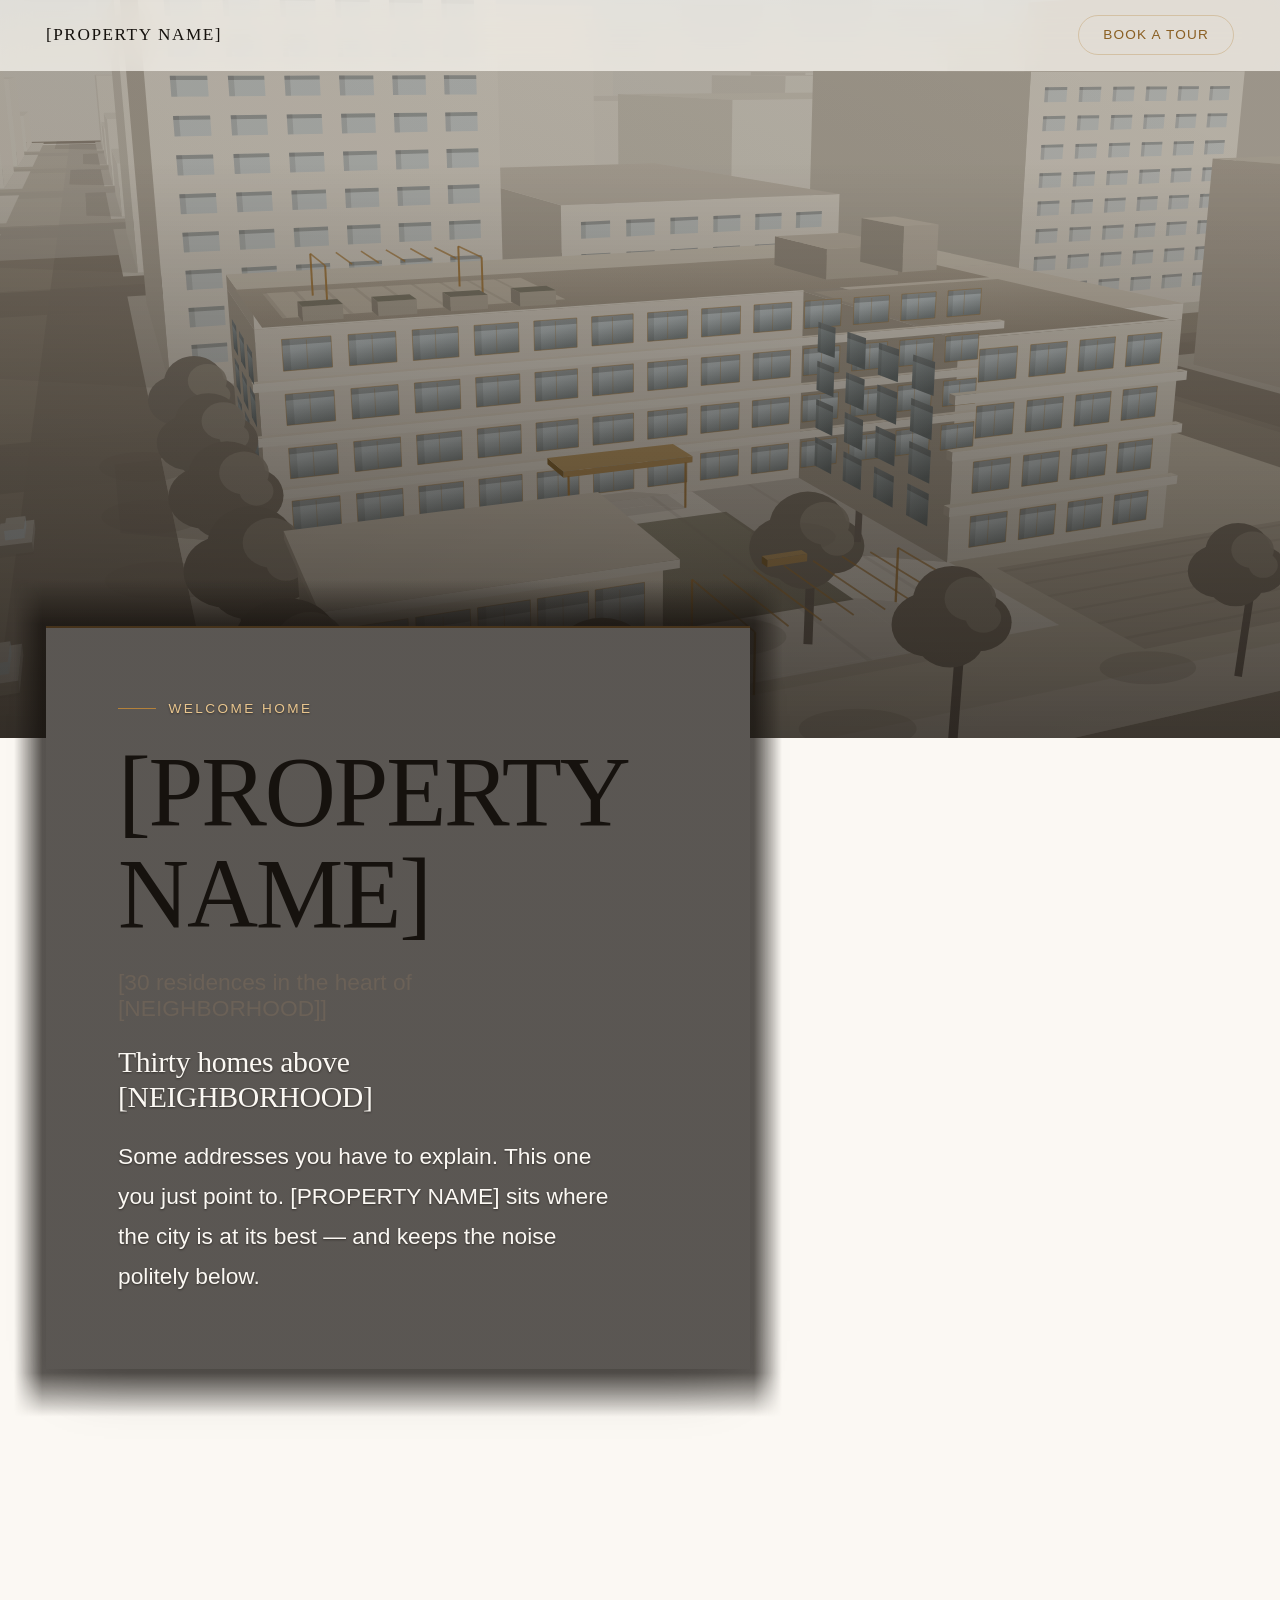
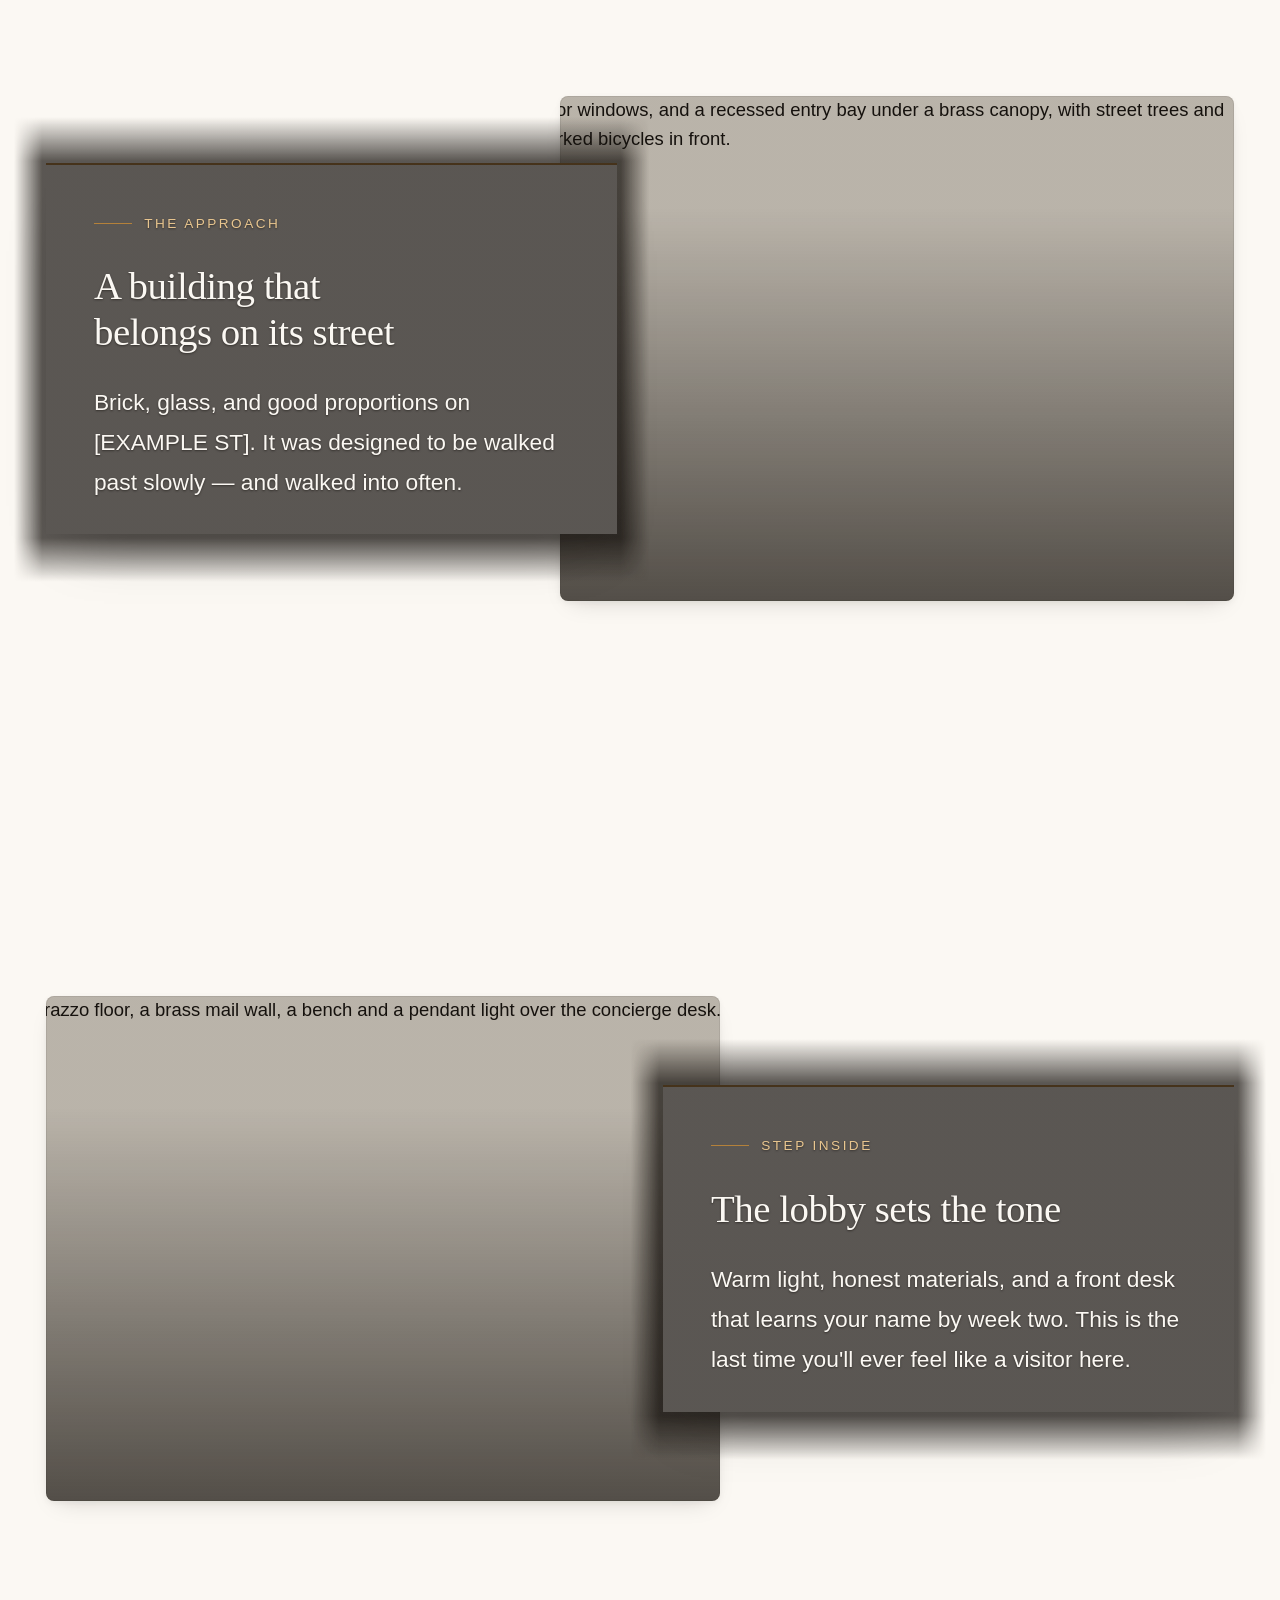
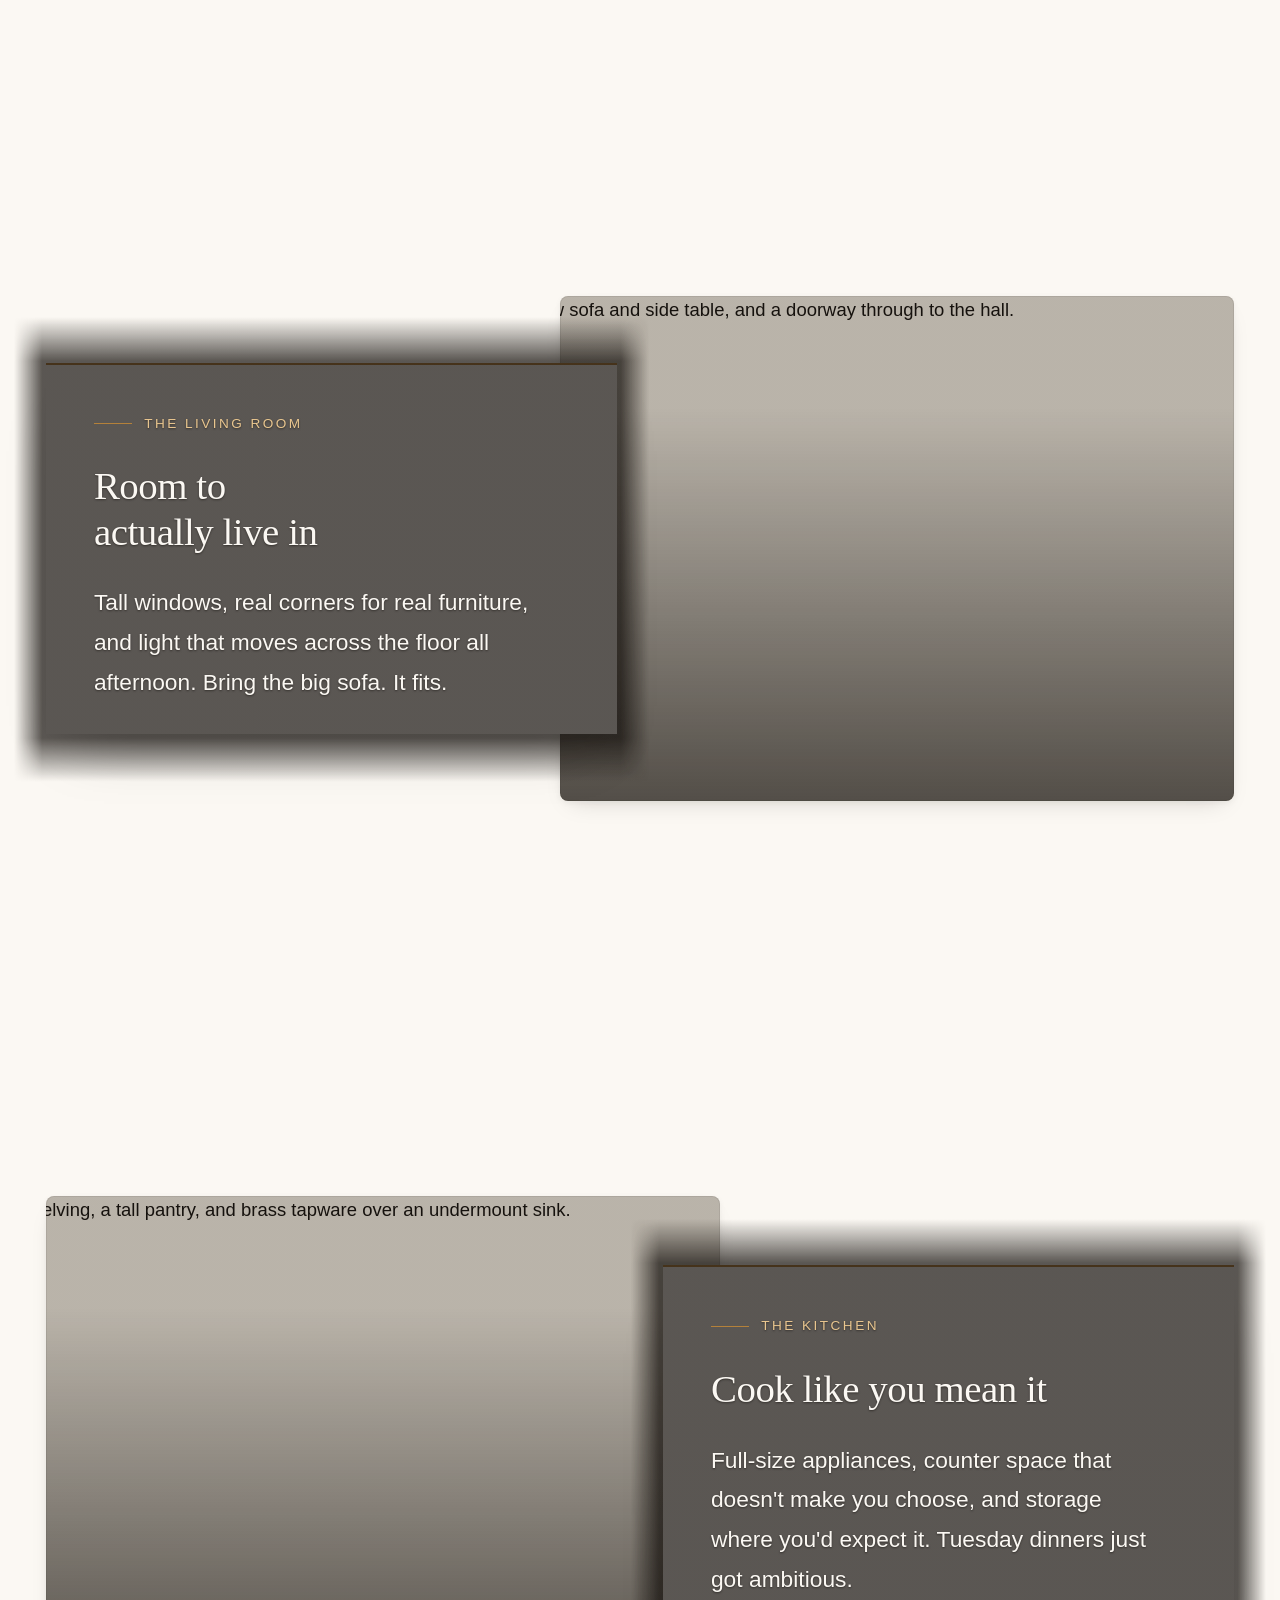
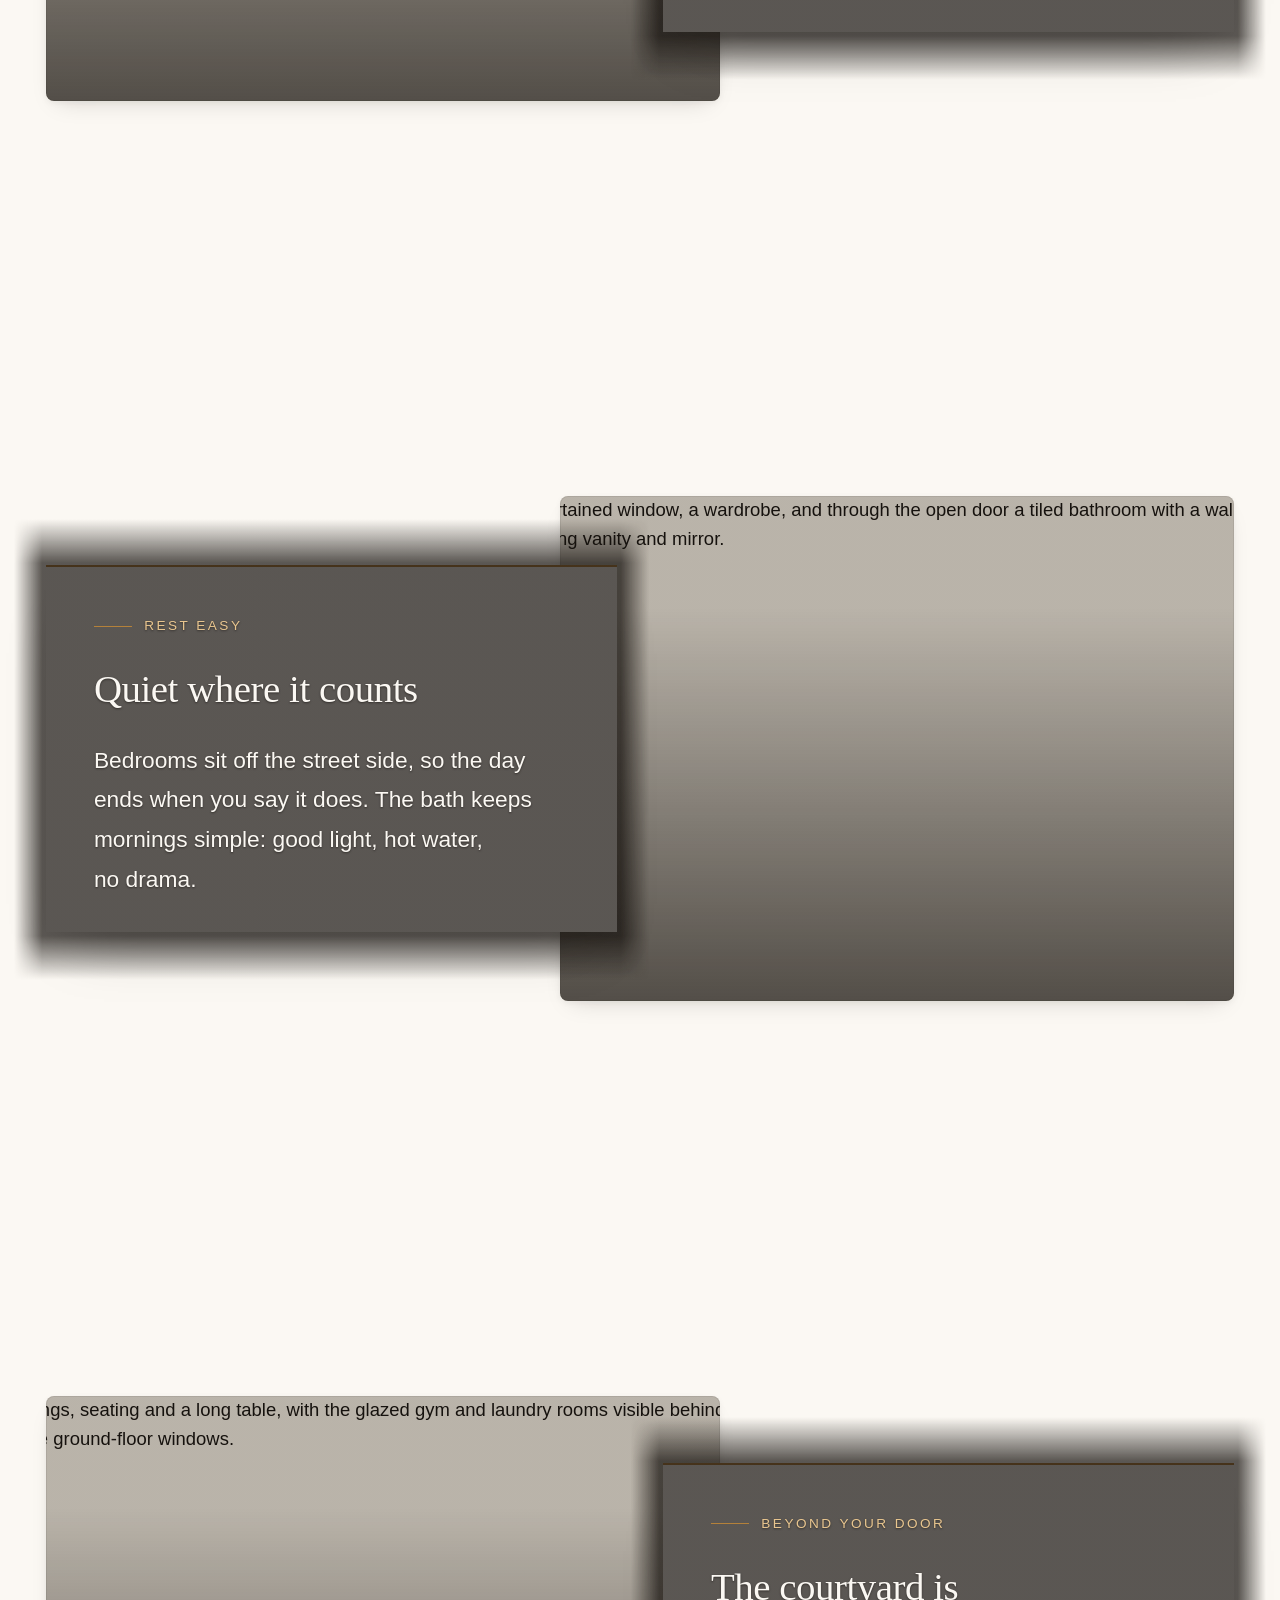
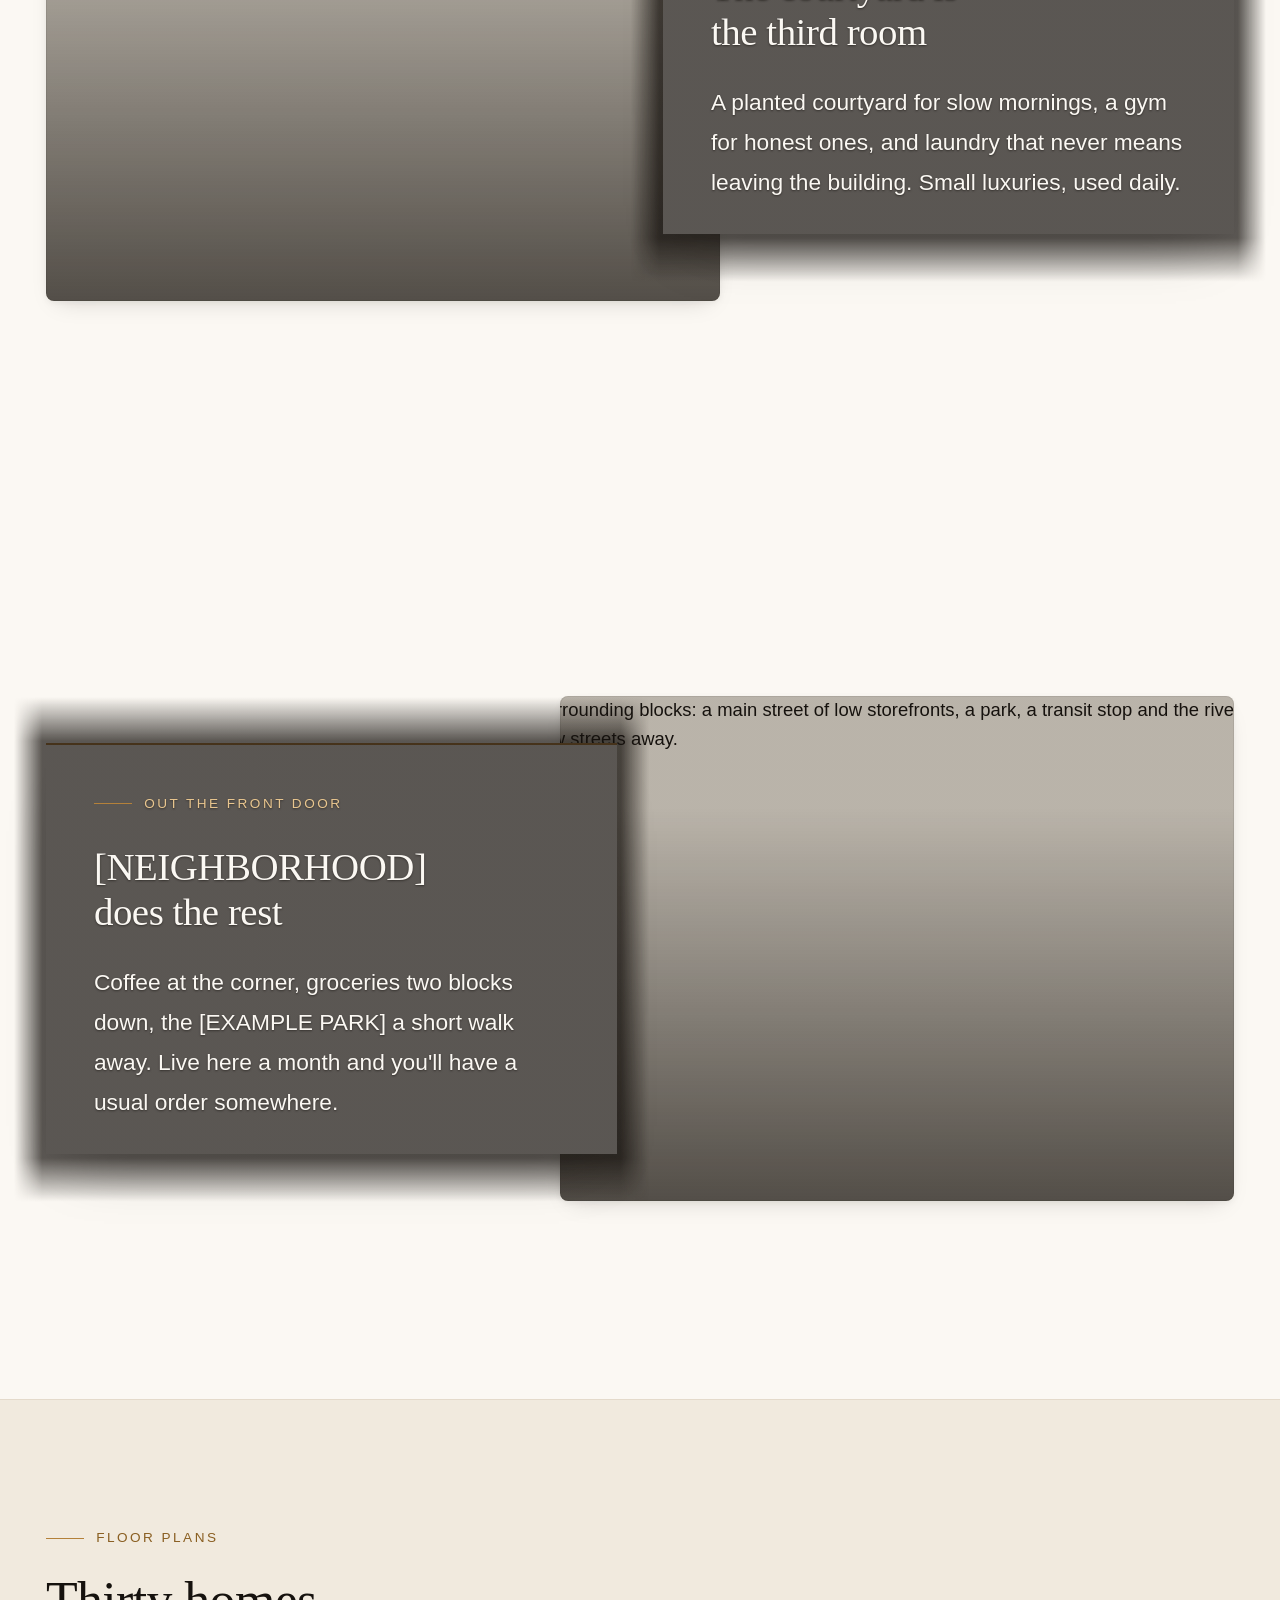
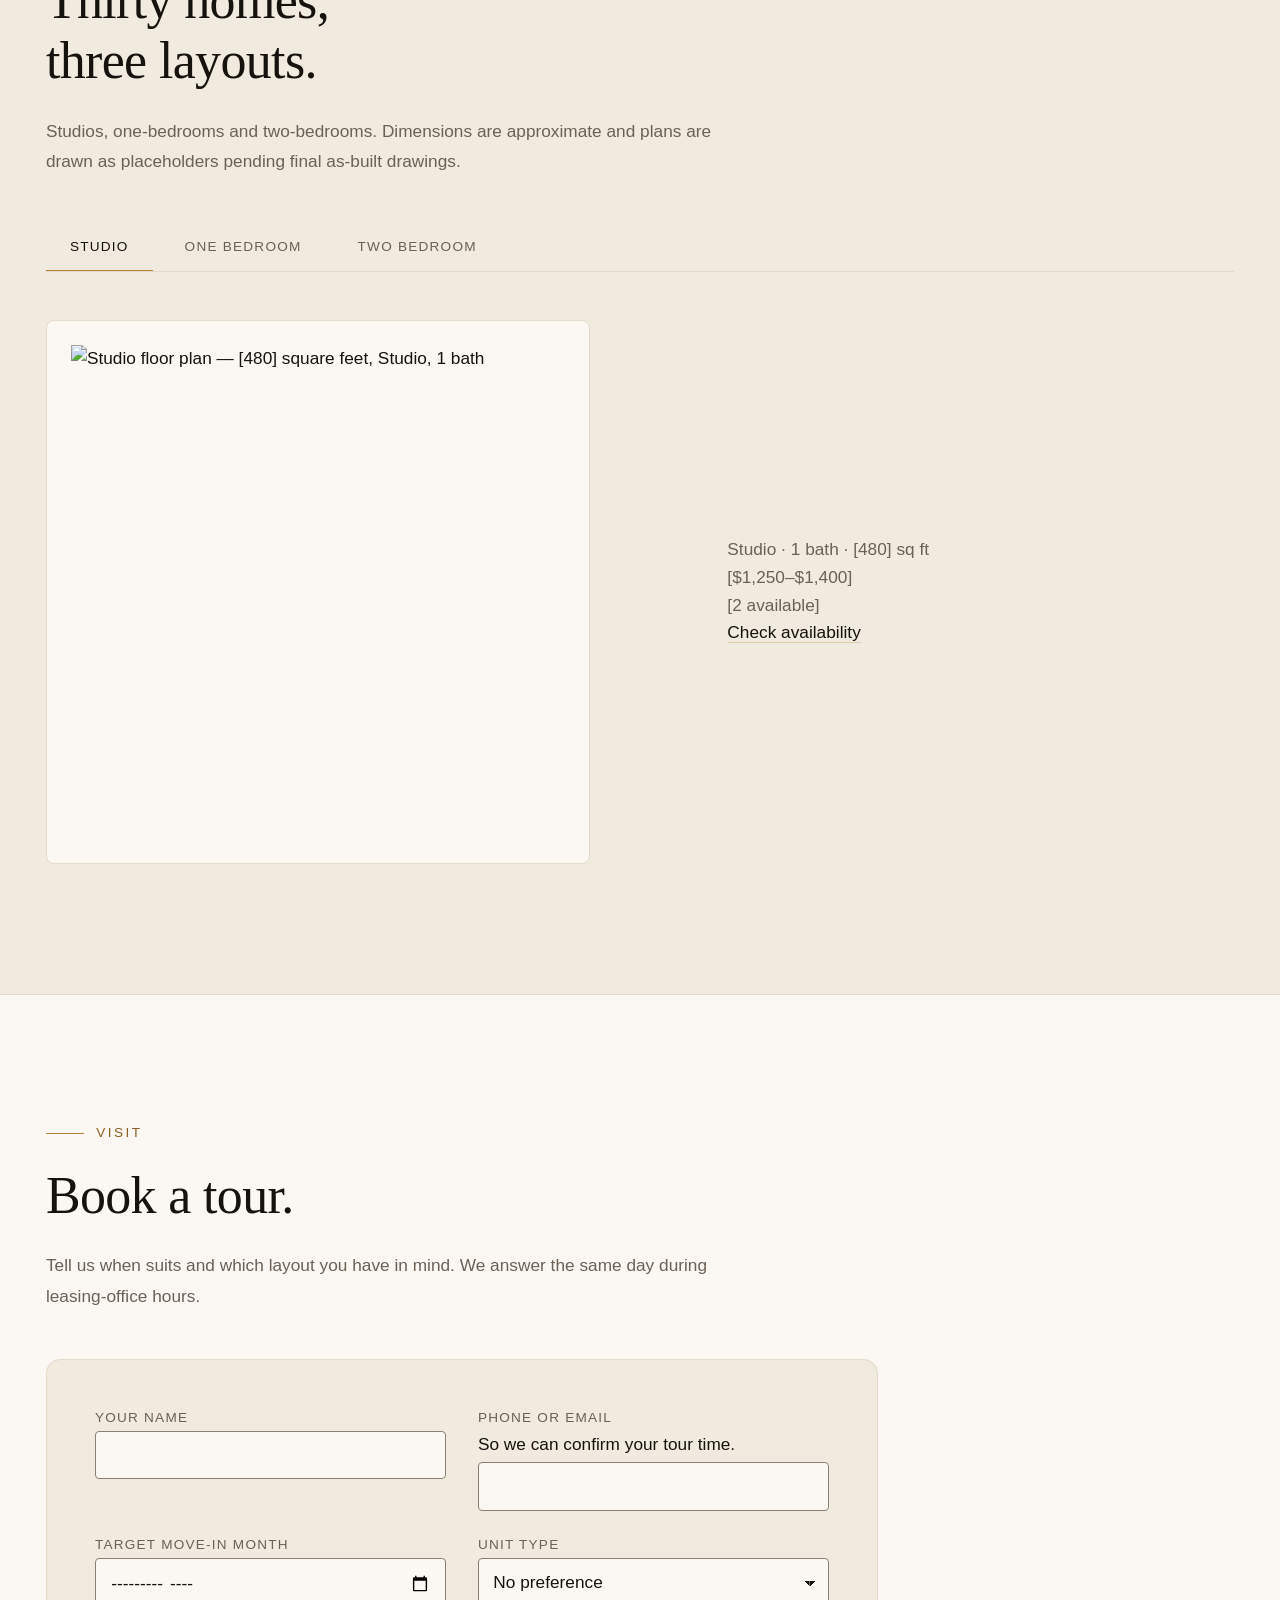
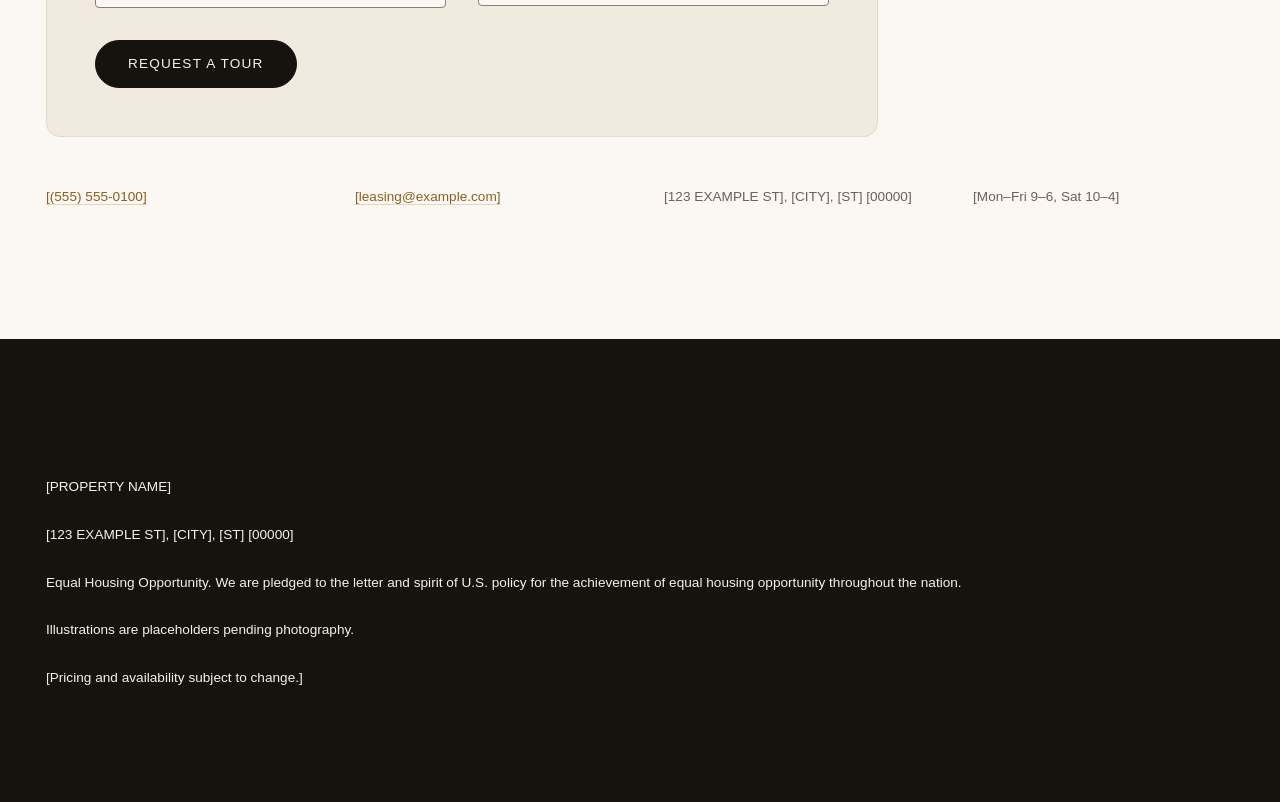
==== site/index.html @ 0bc39a73 "WIP: snapshot in-progress site workstreams Structure, Motion, and Art agents are still building; thi" ====
<!DOCTYPE html>
<html lang="en">
<head>
  <meta charset="utf-8">
  <meta name="viewport" content="width=device-width, initial-scale=1">

  <title>[PROPERTY NAME] — [30 residences in the heart of [NEIGHBORHOOD]]</title>
  <meta name="description" content="[PROPERTY NAME] is a 30-residence building at [123 EXAMPLE ST], [CITY], [ST]. Studios, one- and two-bedroom homes. Scroll the building from the street to the courtyard, then book a tour.">
  <meta name="theme-color" content="#FBF8F3">
  <meta name="color-scheme" content="light">
  <link rel="canonical" href="https://example.com/">

  <!-- Open Graph — link previews (Facebook, iMessage, Slack, LinkedIn) -->
  <meta property="og:type" content="website">
  <meta property="og:site_name" content="[PROPERTY NAME]">
  <meta property="og:title" content="[PROPERTY NAME] — [30 residences in the heart of [NEIGHBORHOOD]]">
  <meta property="og:description" content="Thirty residences at [123 EXAMPLE ST], [CITY], [ST]. Studios from [$1,250–$1,400]. Take the scroll-through tour, then book a visit.">
  <meta property="og:url" content="https://example.com/">
  <meta property="og:locale" content="en_US">
  <meta property="og:image" content="https://example.com/assets/exterior-aerial.svg">
  <meta property="og:image:alt" content="Illustrated aerial view of [PROPERTY NAME], a four-storey brick residential building with a planted courtyard.">

  <!-- Twitter / X card -->
  <meta name="twitter:card" content="summary_large_image">
  <meta name="twitter:title" content="[PROPERTY NAME] — [30 residences in the heart of [NEIGHBORHOOD]]">
  <meta name="twitter:description" content="Thirty residences at [123 EXAMPLE ST], [CITY], [ST]. Take the scroll-through tour, then book a visit.">
  <meta name="twitter:image" content="https://example.com/assets/exterior-aerial.svg">
  <meta name="twitter:image:alt" content="Illustrated aerial view of [PROPERTY NAME], a four-storey brick residential building with a planted courtyard.">

  <!-- Inline favicon: a brass hairline monogram. Kept as a data URI so the page
       still makes zero external requests. -->
  <link rel="icon" type="image/svg+xml" href="data:image/svg+xml,%3Csvg xmlns='http://www.w3.org/2000/svg' viewBox='0 0 32 32'%3E%3Crect width='32' height='32' fill='%2316120E'/%3E%3Crect x='6.5' y='6.5' width='19' height='19' fill='none' stroke='%23B4813A' stroke-width='1.5'/%3E%3Crect x='13' y='16' width='6' height='9.5' fill='%23B4813A'/%3E%3C/svg%3E">

  <link rel="stylesheet" href="css/tokens.css">
  <link rel="stylesheet" href="css/layout.css">
  <link rel="stylesheet" href="css/chapters.css">
</head>
<body>

  <a class="skip-link" href="#main">Skip to main content</a>

  <header class="site-header">
    <span class="site-header__name" data-bind="name">[PROPERTY NAME]</span>
    <a class="site-header__cta" href="#tour" data-bind="cta.header">Book a Tour</a>
  </header>

  <main class="journey" id="main" tabindex="-1">

    <noscript>
      <div class="noscript-note" role="note">
        <p class="noscript-note__title">JavaScript is off — and that is fine.</p>
        <p>
          Every chapter below, the address, the phone number and the floor-plan
          drawings are plain HTML and are fully readable as-is. Only three
          conveniences are unavailable: the live copy pulled from
          <code>data/property.js</code>, the tabbed floor-plan switcher (all
          plans are listed instead), and the tour request form. To book a tour,
          call <a href="tel:+15555550100">[(555) 555-0100]</a> or email
          <a href="mailto:leasing@example.com">[leasing@example.com]</a>.
        </p>
      </div>
    </noscript>

    <!-- 1 ─ Arrival ─────────────────────────────────────────────────────── -->
    <section class="chapter chapter--hero" id="ch-arrival"
             data-chapter="arrival" data-art="exterior-aerial"
             aria-labelledby="ch-arrival-title">
      <div class="chapter__media" data-media>
        <img src="assets/exterior-aerial.svg"
             alt="Aerial illustration of [PROPERTY NAME]: a four-storey brick residential building set around a planted inner courtyard, seen from above with the surrounding street grid and rooftops of [NEIGHBORHOOD]."
             decoding="async" fetchpriority="high" width="1600" height="1000">
      </div>
      <div class="chapter__copy">
        <p class="chapter__eyebrow" data-bind="chapters.arrival.eyebrow">[Arrival]</p>
        <h1 class="chapter__title" id="ch-arrival-title" data-bind="name">[PROPERTY NAME]</h1>
        <p class="chapter__tagline" data-bind="tagline">[30 residences in the heart of [NEIGHBORHOOD]]</p>
        <h2 class="chapter__headline" data-bind="chapters.arrival.headline">[Arrival headline — one line, set in property.js]</h2>
        <p class="chapter__body" data-bind="chapters.arrival.body">[Arrival body copy — two or three sentences describing the first sight of the building. Edit this in data/property.js.]</p>
      </div>
    </section>

    <!-- 2 ─ Approach ────────────────────────────────────────────────────── -->
    <section class="chapter" id="ch-approach"
             data-chapter="approach" data-art="exterior-street"
             aria-labelledby="ch-approach-title">
      <div class="chapter__media" data-media>
        <img src="assets/exterior-street.svg"
             alt="Street-level illustration of the building's façade: brick piers, tall shopfront-style ground-floor windows, and a recessed entry bay under a brass canopy, with street trees and parked bicycles in front."
             loading="lazy" decoding="async" width="1600" height="1000">
      </div>
      <div class="chapter__copy">
        <p class="chapter__eyebrow" data-bind="chapters.approach.eyebrow">[Approach]</p>
        <h2 class="chapter__headline" id="ch-approach-title" data-bind="chapters.approach.headline">[Approach headline — set in property.js]</h2>
        <p class="chapter__body" data-bind="chapters.approach.body">[Approach body copy — the building as you meet it from the sidewalk. Edit this in data/property.js.]</p>
      </div>
    </section>

    <!-- 3 ─ Entrance ────────────────────────────────────────────────────── -->
    <section class="chapter" id="ch-entrance"
             data-chapter="entrance" data-art="lobby"
             aria-labelledby="ch-entrance-title">
      <div class="chapter__media" data-media>
        <img src="assets/lobby.svg"
             alt="Illustration of the lobby seen through the entry doors: a long timber-panelled wall, terrazzo floor, a brass mail wall, a bench and a pendant light over the concierge desk."
             loading="lazy" decoding="async" width="1600" height="1000">
      </div>
      <div class="chapter__copy">
        <p class="chapter__eyebrow" data-bind="chapters.entrance.eyebrow">[Entrance]</p>
        <h2 class="chapter__headline" id="ch-entrance-title" data-bind="chapters.entrance.headline">[Entrance headline — set in property.js]</h2>
        <p class="chapter__body" data-bind="chapters.entrance.body">[Entrance body copy — crossing the threshold, the lobby, the mail wall, the stair. Edit this in data/property.js.]</p>
      </div>
    </section>

    <!-- 4 ─ Living ──────────────────────────────────────────────────────── -->
    <section class="chapter" id="ch-living"
             data-chapter="living" data-art="living"
             aria-labelledby="ch-living-title">
      <div class="chapter__media" data-media>
        <img src="assets/living.svg"
             alt="Illustration of a residence's living room: a wide window with deep reveals, oak floors, a low sofa and side table, and a doorway through to the hall."
             loading="lazy" decoding="async" width="1600" height="1000">
      </div>
      <div class="chapter__copy">
        <p class="chapter__eyebrow" data-bind="chapters.living.eyebrow">[Living]</p>
        <h2 class="chapter__headline" id="ch-living-title" data-bind="chapters.living.headline">[Living headline — set in property.js]</h2>
        <p class="chapter__body" data-bind="chapters.living.body">[Living body copy — light, ceiling height, the shape of the main room. Edit this in data/property.js.]</p>
      </div>
    </section>

    <!-- 5 ─ Kitchen ─────────────────────────────────────────────────────── -->
    <section class="chapter" id="ch-kitchen"
             data-chapter="kitchen" data-art="kitchen"
             aria-labelledby="ch-kitchen-title">
      <div class="chapter__media" data-media>
        <img src="assets/kitchen.svg"
             alt="Illustration of the kitchen: a run of flat-front cabinets under a stone counter, open shelving, a tall pantry, and brass tapware over an undermount sink."
             loading="lazy" decoding="async" width="1600" height="1000">
      </div>
      <div class="chapter__copy">
        <p class="chapter__eyebrow" data-bind="chapters.kitchen.eyebrow">[Kitchen]</p>
        <h2 class="chapter__headline" id="ch-kitchen-title" data-bind="chapters.kitchen.headline">[Kitchen headline — set in property.js]</h2>
        <p class="chapter__body" data-bind="chapters.kitchen.body">[Kitchen body copy — counters, storage, appliances, how it works day to day. Edit this in data/property.js.]</p>
      </div>
    </section>

    <!-- 6 ─ Rest ────────────────────────────────────────────────────────── -->
    <section class="chapter" id="ch-rest"
             data-chapter="rest" data-art="bedroom"
             aria-labelledby="ch-rest-title">
      <div class="chapter__media" data-media>
        <img src="assets/bedroom.svg"
             alt="Illustration of a bedroom and adjoining bath: a bed against a quiet wall beside a curtained window, a wardrobe, and through the open door a tiled bathroom with a wall-hung vanity and mirror."
             loading="lazy" decoding="async" width="1600" height="1000">
      </div>
      <div class="chapter__copy">
        <p class="chapter__eyebrow" data-bind="chapters.rest.eyebrow">[Rest]</p>
        <h2 class="chapter__headline" id="ch-rest-title" data-bind="chapters.rest.headline">[Rest headline — set in property.js]</h2>
        <p class="chapter__body" data-bind="chapters.rest.body">[Rest body copy — the bedroom, the bath, quiet and storage. Edit this in data/property.js.]</p>
      </div>
    </section>

    <!-- 7 ─ Amenities ───────────────────────────────────────────────────── -->
    <section class="chapter" id="ch-amenities"
             data-chapter="amenities" data-art="amenity-courtyard"
             aria-labelledby="ch-amenities-title">
      <div class="chapter__media" data-media>
        <img src="assets/amenity-courtyard.svg"
             alt="Illustration of the shared courtyard: planted beds and a mature tree between brick wings, seating and a long table, with the glazed gym and laundry rooms visible behind the ground-floor windows."
             loading="lazy" decoding="async" width="1600" height="1000">
      </div>
      <div class="chapter__copy">
        <p class="chapter__eyebrow" data-bind="chapters.amenities.eyebrow">[Amenities]</p>
        <h2 class="chapter__headline" id="ch-amenities-title" data-bind="chapters.amenities.headline">[Amenities headline — set in property.js]</h2>
        <p class="chapter__body" data-bind="chapters.amenities.body">[Amenities body copy — courtyard, gym, laundry, bike storage, parcel room. Edit this in data/property.js.]</p>
      </div>
    </section>

    <!-- 8 ─ Neighborhood ────────────────────────────────────────────────── -->
    <section class="chapter" id="ch-neighborhood"
             data-chapter="neighborhood" data-art="neighborhood"
             aria-labelledby="ch-neighborhood-title">
      <div class="chapter__media" data-media>
        <img src="assets/neighborhood.svg"
             alt="Illustration of [NEIGHBORHOOD] with the building marked in brass among the surrounding blocks: a main street of low storefronts, a park, a transit stop and the river a few streets away."
             loading="lazy" decoding="async" width="1600" height="1000">
      </div>
      <div class="chapter__copy">
        <p class="chapter__eyebrow" data-bind="chapters.neighborhood.eyebrow">[Neighborhood]</p>
        <h2 class="chapter__headline" id="ch-neighborhood-title" data-bind="chapters.neighborhood.headline">[Neighborhood headline — set in property.js]</h2>
        <p class="chapter__body" data-bind="chapters.neighborhood.body">[Neighborhood body copy — what is on the block, how you get around. Edit this in data/property.js.]</p>
      </div>
    </section>

    <!-- Floor plans ─────────────────────────────────────────────────────── -->
    <section class="plans" id="floorplans" aria-labelledby="plans-title">
      <div class="plans__intro">
        <p class="section__eyebrow">Floor plans</p>
        <h2 class="section__title" id="plans-title">Thirty homes, three layouts.</h2>
        <p class="section__lede">
          Studios, one-bedrooms and two-bedrooms. Dimensions are approximate and
          plans are drawn as placeholders pending final as-built drawings.
        </p>
      </div>
      <div class="plans__tabs" data-plan-tabs></div>
      <div class="plans__panels" data-plan-panels></div>
      <noscript>
        <div class="noscript-note" role="note">
          <p class="noscript-note__title">Floor plans without JavaScript</p>
          <p>
            The tabbed plan switcher needs JavaScript. All three drawings are
            below, and every plan is also on the printed leasing sheet — ask for
            it at <a href="mailto:leasing@example.com">[leasing@example.com]</a>.
          </p>
          <ul class="noscript-note__plans">
            <li><a href="assets/plan-studio.svg">Studio — [480] sq ft, [$1,250–$1,400], [2 available]</a></li>
            <li><a href="assets/plan-1br.svg">One Bedroom — [680] sq ft, [$1,550–$1,750], [5 available]</a></li>
            <li><a href="assets/plan-2br.svg">Two Bedroom — [950] sq ft, [$1,950–$2,300], [Waitlist]</a></li>
          </ul>
        </div>
      </noscript>
    </section>

    <!-- Book a tour ─────────────────────────────────────────────────────── -->
    <section class="tour" id="tour" aria-labelledby="tour-title">
      <div class="tour__intro">
        <p class="section__eyebrow">Visit</p>
        <h2 class="section__title" id="tour-title">Book a tour.</h2>
        <p class="section__lede">
          Tell us when suits and which layout you have in mind. We answer the
          same day during leasing-office hours.
        </p>
      </div>

      <!-- Fields (name, contact, move-in, unit) are built by js/site.js. -->
      <form class="tour__form" data-tour-form novalidate></form>

      <div class="tour__details" data-tour-details></div>

      <noscript>
        <div class="noscript-note noscript-note--tour" role="note">
          <p class="noscript-note__title">Request a tour without JavaScript</p>
          <p>
            The form above is built with JavaScript. With it disabled, reach the
            leasing office directly — both routes go to the same inbox and phone.
          </p>
          <ul class="noscript-note__contact">
            <li>
              <a class="button button--primary"
                 href="mailto:leasing@example.com?subject=Tour%20request%20%E2%80%94%20%5BPROPERTY%20NAME%5D&amp;body=Name%3A%0APhone%20or%20email%3A%0APreferred%20move-in%20date%3A%0ALayout%20of%20interest%20(Studio%20%2F%20One%20Bedroom%20%2F%20Two%20Bedroom)%3A%0APreferred%20tour%20times%3A%0A">Email [leasing@example.com]</a>
            </li>
            <li>
              <a class="button button--ghost" href="tel:+15555550100">Call [(555) 555-0100]</a>
            </li>
            <li class="noscript-note__meta">
              [123 EXAMPLE ST], [CITY], [ST] [00000] &middot; [Mon–Fri 9–6, Sat 10–4]
            </li>
          </ul>
        </div>
      </noscript>
    </section>

  </main>

  <a class="sticky-cta" href="#tour" data-sticky-cta>Book a Tour</a>

  <footer class="site-footer" data-footer>
    <noscript>
      <div class="noscript-note noscript-note--footer" role="note">
        <p class="noscript-note__title">[PROPERTY NAME]</p>
        <p>
          [123 EXAMPLE ST], [CITY], [ST] [00000] &middot;
          <a href="tel:+15555550100">[(555) 555-0100]</a> &middot;
          <a href="mailto:leasing@example.com">[leasing@example.com]</a> &middot;
          [Mon–Fri 9–6, Sat 10–4]
        </p>
        <p>Equal Housing Opportunity.</p>
        <p>Illustrations are placeholders pending photography.</p>
        <p>[Pricing and availability subject to change.]</p>
      </div>
    </noscript>
  </footer>

  <script src="data/property.js"></script>
  <script src="js/site.js"></script>
  <script src="js/scroll.js"></script>
</body>
</html>
---- site/css/tokens.css ----
/* =============================================================================
   tokens.css — design system only
   Owner: Structure. Nothing component-specific lives here.

   Contents
     1. Reset
     2. Palette (the nine contract tokens + a few strictly-derived helpers)
     3. Typography (two stacks, fluid scale, measures)
     4. Space scale
     5. Radii, hairlines, shadows
     6. Layout widths and gutters
     7. Motion primitives (durations/easings only — Motion owns the animations)
   ========================================================================== */

/* -----------------------------------------------------------------------------
   1. Reset — modern, minimal, opinionated only where it prevents bugs
   -------------------------------------------------------------------------- */

*,
*::before,
*::after {
  box-sizing: border-box;
}

* {
  margin: 0;
}

html {
  -webkit-text-size-adjust: 100%;
  text-size-adjust: 100%;
  scroll-behavior: smooth;
}

@media (prefers-reduced-motion: reduce) {
  html {
    scroll-behavior: auto;
  }
}

body {
  min-height: 100svh;
  -webkit-font-smoothing: antialiased;
  -moz-osx-font-smoothing: grayscale;
  text-rendering: optimizeLegibility;
}

img,
picture,
svg,
video,
canvas {
  display: block;
  max-width: 100%;
}

img,
svg,
video {
  height: auto;
}

input,
button,
textarea,
select {
  font: inherit;
  color: inherit;
  letter-spacing: inherit;
}

button {
  background: none;
  border: 0;
  cursor: pointer;
}

p,
h1,
h2,
h3,
h4,
h5,
h6 {
  overflow-wrap: break-word;
}

h1,
h2,
h3,
h4 {
  text-wrap: balance;
}

p,
li,
figcaption {
  text-wrap: pretty;
}

ul[class],
ol[class] {
  list-style: none;
  padding: 0;
}

table {
  border-collapse: collapse;
}

fieldset {
  border: 0;
  padding: 0;
  min-inline-size: 0;
}

legend {
  padding: 0;
}

:target {
  scroll-margin-block-start: var(--space-2xl, 4rem);
}

/* -----------------------------------------------------------------------------
   2. Palette
   The nine tokens below are fixed by the build contract. The `-deep` / `-invert`
   entries are derived helpers that exist ONLY to keep text contrast >= 4.5:1;
   they never replace a contract token.
   -------------------------------------------------------------------------- */

:root {
  /* --- contract palette --------------------------------------------------- */
  --c-ink: #16120e;      /* primary text, dark panels                          */
  --c-paper: #fbf8f3;    /* page background                                    */
  --c-card: #f1eade;     /* cards, insets                                      */
  --c-accent: #b4813a;   /* brass accent, CTAs, rules                          */
  --c-muted: #6b6157;    /* secondary text            5.7:1 on --c-paper       */
  --c-rule: #e4dacb;     /* hairlines, borders                                 */
  --c-sky: #cbd5d8;      /* SVG sky / glass                                    */
  --c-stone: #b9ae9e;    /* SVG masonry / mid-tone                             */
  --c-shadow: #8a7f72;   /* SVG shading                                        */

  /* --- derived: text-safe variants ---------------------------------------- */
  /* Raw --c-accent is 3.2:1 on paper — decorative + large display only.       */
  --c-accent-deep: #8a5f22;    /* brass as TEXT           5.3:1 on --c-paper   */
  --c-accent-hover: #6f4b1a;   /* pressed / hovered brass                      */
  --c-ink-soft: #2a231b;       /* softened ink for large dark fills            */
  --c-paper-invert: #f6f1e8;   /* body text ON ink       16.6:1 on --c-ink     */
  --c-muted-invert: #b9ae9e;   /* secondary text ON ink   8.6:1 on --c-ink     */
  --c-rule-invert: #3a3128;    /* hairlines ON ink                             */
  --c-danger: #9a2f22;         /* form errors             7.0:1 on --c-paper   */
  --c-focus: #8a5f22;          /* focus ring                                   */

  /* --- alpha washes (overlays, scrims, hover fills) ----------------------- */
  --c-ink-a08: rgb(22 18 14 / 0.08);
  --c-ink-a12: rgb(22 18 14 / 0.12);
  --c-ink-a60: rgb(22 18 14 / 0.6);
  --c-ink-a82: rgb(22 18 14 / 0.82);
  --c-accent-a12: rgb(180 129 58 / 0.12);
  --c-accent-a30: rgb(180 129 58 / 0.3);
  --c-paper-a92: rgb(251 248 243 / 0.92);

  /* --- semantic surface roles --------------------------------------------- */
  --surface-page: var(--c-paper);
  --surface-raised: var(--c-card);
  --surface-dark: var(--c-ink);
  --text-primary: var(--c-ink);
  --text-secondary: var(--c-muted);
  --text-on-dark: var(--c-paper-invert);
  --text-on-dark-secondary: var(--c-muted-invert);
  --border-hairline: var(--c-rule);

  /* -----------------------------------------------------------------------
     3. Typography
     -------------------------------------------------------------------- */
  --font-display: "Bitstream Charter", "Liberation Serif", Georgia, "Times New Roman", serif;
  --font-body: "Liberation Sans", "DejaVu Sans", system-ui, -apple-system, "Segoe UI", sans-serif;

  /* Fluid scale, 390px → 1440px viewport. Ratio ≈ 1.2 small / 1.33 large.    */
  --step--2: clamp(0.6875rem, 0.671rem + 0.068vw, 0.75rem);
  --step--1: clamp(0.8125rem, 0.796rem + 0.068vw, 0.875rem);
  --step-0:  clamp(1rem, 0.966rem + 0.14vw, 1.125rem);
  --step-1:  clamp(1.2rem, 1.102rem + 0.4vw, 1.5rem);
  --step-2:  clamp(1.44rem, 1.256rem + 0.755vw, 2rem);
  --step-3:  clamp(1.728rem, 1.42rem + 1.264vw, 2.67rem);
  --step-4:  clamp(2.074rem, 1.56rem + 2.106vw, 3.553rem);
  --step-5:  clamp(2.488rem, 1.657rem + 3.412vw, 5rem);
  --step-6:  clamp(2.986rem, 1.6rem + 5.69vw, 6.25rem);

  --lh-tight: 1.04;
  --lh-snug: 1.16;
  --lh-heading: 1.1;
  --lh-body: 1.6;
  --lh-loose: 1.75;

  --ls-display: -0.022em;
  --ls-heading: -0.012em;
  --ls-body: 0.001em;
  --ls-eyebrow: 0.18em;
  --ls-caps: 0.09em;

  --fw-regular: 400;
  --fw-medium: 500;
  --fw-bold: 700;

  /* Reading measures */
  --measure-tight: 26ch;
  --measure: 34ch;
  --measure-wide: 62ch;

  /* -----------------------------------------------------------------------
     4. Space scale (base 4px, geometric-ish)
     -------------------------------------------------------------------- */
  --space-3xs: 0.25rem;   /*  4px */
  --space-2xs: 0.5rem;    /*  8px */
  --space-xs: 0.75rem;    /* 12px */
  --space-sm: 1rem;       /* 16px */
  --space-md: 1.5rem;     /* 24px */
  --space-lg: 2rem;       /* 32px */
  --space-xl: 3rem;       /* 48px */
  --space-2xl: 4.5rem;    /* 72px */
  --space-3xl: 7rem;      /* 112px */
  --space-4xl: 10rem;     /* 160px */

  /* Fluid rhythm — used for section padding so whitespace stays generous     */
  --space-section: clamp(4rem, 2.2rem + 7.4vw, 9rem);
  --space-gutter: clamp(1.25rem, 0.55rem + 2.9vw, 4rem);
  --space-flow: clamp(1rem, 0.8rem + 0.82vw, 1.5rem);

  /* -----------------------------------------------------------------------
     5. Radii, hairlines, shadows
     -------------------------------------------------------------------- */
  --radius-xs: 2px;
  --radius-sm: 4px;
  --radius-md: 8px;
  --radius-lg: 14px;
  --radius-pill: 999px;

  --hairline: 1px;
  --border-thin: var(--hairline) solid var(--c-rule);
  --border-accent: var(--hairline) solid var(--c-accent-a30);

  /* Low, warm, architectural. Never a generic grey blur.                     */
  --shadow-xs: 0 1px 2px rgb(22 18 14 / 0.05);
  --shadow-sm: 0 2px 6px rgb(22 18 14 / 0.06), 0 1px 2px rgb(22 18 14 / 0.04);
  --shadow-md: 0 10px 24px -12px rgb(22 18 14 / 0.18), 0 2px 6px rgb(22 18 14 / 0.05);
  --shadow-lg: 0 30px 60px -28px rgb(22 18 14 / 0.28), 0 6px 16px -8px rgb(22 18 14 / 0.1);
  --shadow-cta: 0 12px 28px -14px rgb(22 18 14 / 0.42);

  /* -----------------------------------------------------------------------
     6. Layout widths
     -------------------------------------------------------------------- */
  --width-full: 100%;
  --width-wide: 90rem;    /* 1440 — the outer shell cap                       */
  --width-page: 76rem;    /* 1216 — standard content frame                    */
  --width-text: 44rem;    /*  704 — prose column                              */
  --width-narrow: 32rem;  /*  512 — forms, single-column cards                */

  --header-height: clamp(3.5rem, 3.1rem + 1.7vw, 4.5rem);
  --chapter-min-height: 100svh;

  /* -----------------------------------------------------------------------
     7. Motion primitives — values only.
     Motion (chapters.css / scroll.js) owns every chapter animation; these are
     here so shell affordances (sticky CTA, hovers, focus) stay consistent.
     -------------------------------------------------------------------- */
  --dur-fast: 140ms;
  --dur-base: 240ms;
  --dur-slow: 480ms;
  --ease-out: cubic-bezier(0.22, 0.61, 0.36, 1);
  --ease-in-out: cubic-bezier(0.65, 0, 0.35, 1);
  --ease-entrance: cubic-bezier(0.16, 1, 0.3, 1);

  /* Fallbacks for the custom properties Motion writes at runtime, so the page
     is never broken before/without js/scroll.js. Motion overwrites these.     */
  --scroll-progress: 0;

  color-scheme: light;
}
---- site/css/layout.css ----
/* =============================================================================
   layout.css — the page shell
   Owner: Structure.

   Scope boundary: this file owns BOX MODEL, TYPE, COLOUR and RESPONSIVE
   BEHAVIOUR. It deliberately declares no chapter transitions, transforms,
   scroll-linked animation, or anything keyed off --p / .is-active / .is-seen —
   Motion owns all of that in css/chapters.css, which loads after this file and
   therefore wins. The one animated thing here is the sticky CTA reveal, which
   the contract assigns to Structure.

   Order
     1.  Page base
     2.  Shared primitives (skip link, buttons, section headings, noscript)
     3.  Site header
     4.  Journey + generic chapter
     5.  Hero chapter
     6.  Floor plans
     7.  Tour + form controls
     8.  Sticky CTA
     9.  Site footer
     10. Focus, selection, reduced motion, print
     11. INTEGRATION NOTES
   ========================================================================== */

/* -----------------------------------------------------------------------------
   1. Page base
   -------------------------------------------------------------------------- */

body {
  background-color: var(--surface-page);
  color: var(--text-primary);
  font-family: var(--font-body);
  font-size: var(--step-0);
  line-height: var(--lh-body);
  letter-spacing: var(--ls-body);
  /* Space for the fixed sticky CTA on small screens so it never covers the
     last line of the footer. */
  padding-block-end: env(safe-area-inset-bottom, 0px);
}

h1,
h2,
h3,
h4 {
  font-family: var(--font-display);
  font-weight: var(--fw-regular);
  line-height: var(--lh-heading);
  letter-spacing: var(--ls-heading);
}

a {
  color: inherit;
  text-decoration-color: var(--c-accent-a30);
  text-underline-offset: 0.22em;
  text-decoration-thickness: from-font;
}

a:hover {
  text-decoration-color: var(--c-accent);
}

[hidden] {
  display: none !important;
}

/* Centred content rail used by every full-bleed section. Works for markup that
   JavaScript injects later, because it targets direct children generically. */
.plans,
.tour,
.site-footer {
  display: grid;
  grid-template-columns:
    [full-start] minmax(var(--space-gutter), 1fr)
    [content-start] minmax(0, var(--width-page)) [content-end]
    minmax(var(--space-gutter), 1fr) [full-end];
}

.plans > *,
.tour > *,
.site-footer > * {
  grid-column: content;
}

/* -----------------------------------------------------------------------------
   2. Shared primitives
   -------------------------------------------------------------------------- */

.skip-link {
  position: fixed;
  z-index: 200;
  inset-block-start: var(--space-2xs);
  inset-inline-start: var(--space-2xs);
  padding: var(--space-xs) var(--space-md);
  background: var(--c-ink);
  color: var(--c-paper-invert);
  border-radius: var(--radius-sm);
  font-size: var(--step--1);
  letter-spacing: var(--ls-caps);
  text-transform: uppercase;
  text-decoration: none;
  box-shadow: var(--shadow-md);
  transform: translateY(-160%);
}

.skip-link:focus-visible,
.skip-link:focus {
  transform: translateY(0);
}

main:focus {
  outline: none;
}

/* --- buttons ---------------------------------------------------------------
   Class-based for markup I author; element-based fallbacks further down catch
   the button js/site.js injects into the tour form. */

.button,
.tour__form button[type="submit"],
.site-header__cta {
  display: inline-flex;
  align-items: center;
  justify-content: center;
  gap: var(--space-2xs);
  min-height: 2.75rem;
  padding: 0.75rem var(--space-md);
  border: var(--hairline) solid transparent;
  border-radius: var(--radius-pill);
  font-size: var(--step--1);
  font-weight: var(--fw-medium);
  letter-spacing: var(--ls-caps);
  text-transform: uppercase;
  text-decoration: none;
  white-space: nowrap;
  transition: background-color var(--dur-base) var(--ease-out),
              color var(--dur-base) var(--ease-out),
              border-color var(--dur-base) var(--ease-out);
}

.button--primary,
.tour__form button[type="submit"] {
  background-color: var(--c-ink);
  color: var(--c-paper-invert);
  border-color: var(--c-ink);
  padding-inline: var(--space-lg);
}

.button--primary:hover,
.tour__form button[type="submit"]:hover {
  background-color: var(--c-accent-hover);
  border-color: var(--c-accent-hover);
  color: var(--c-paper);
}

.button--ghost {
  background-color: transparent;
  color: var(--c-accent-deep);
  border-color: var(--c-accent-a30);
}

.button--ghost:hover {
  border-color: var(--c-accent);
  background-color: var(--c-accent-a12);
}

/* --- section headings (floor plans, tour) ---------------------------------- */

.section__eyebrow,
.chapter__eyebrow {
  display: flex;
  align-items: center;
  gap: var(--space-xs);
  margin: 0;
  color: var(--c-accent-deep);
  font-size: var(--step--1);
  font-weight: var(--fw-medium);
  letter-spacing: var(--ls-eyebrow);
  text-transform: uppercase;
  line-height: 1.3;
}

.section__eyebrow::before,
.chapter__eyebrow::before {
  content: "";
  flex: 0 0 auto;
  inline-size: clamp(1.5rem, 3vw, 2.75rem);
  block-size: 1px;
  background-color: var(--c-accent);
}

.section__title {
  margin-block-start: var(--space-md);
  font-size: var(--step-3);
  line-height: var(--lh-snug);
  max-inline-size: 20ch;
}

.section__lede {
  margin-block-start: var(--space-md);
  max-inline-size: var(--width-text);
  color: var(--c-muted);
  font-size: var(--step-0);
  line-height: var(--lh-loose);
}

.plans__intro,
.tour__intro {
  padding-block-end: var(--space-lg);
}

/* --- noscript notices ------------------------------------------------------ */

.noscript-note {
  margin-inline: auto;
  margin-block: var(--space-lg);
  max-inline-size: var(--width-text);
  padding: var(--space-md) var(--space-lg);
  background-color: var(--c-card);
  border: var(--hairline) solid var(--c-rule);
  border-inline-start: 3px solid var(--c-accent);
  border-radius: var(--radius-sm);
  color: var(--c-ink);
  font-size: var(--step--1);
  line-height: var(--lh-loose);
}

.noscript-note > * + * {
  margin-block-start: var(--space-sm);
}

.noscript-note__title {
  font-family: var(--font-display);
  font-size: var(--step-1);
  letter-spacing: var(--ls-heading);
  line-height: var(--lh-snug);
}

.noscript-note code {
  font-family: ui-monospace, "DejaVu Sans Mono", monospace;
  font-size: 0.9em;
  background-color: var(--c-paper);
  padding: 0.1em 0.35em;
  border-radius: var(--radius-xs);
}

.noscript-note__plans,
.noscript-note__contact {
  display: grid;
  gap: var(--space-sm);
  list-style: none;
  padding: 0;
  justify-items: start;
}

.noscript-note__meta {
  color: var(--c-muted);
}

.noscript-note--footer {
  background-color: transparent;
  border-color: var(--c-rule-invert);
  border-inline-start-color: var(--c-accent);
  color: var(--text-on-dark);
}

.noscript-note--footer code {
  background-color: var(--c-ink-soft);
}

/* -----------------------------------------------------------------------------
   3. Site header
   -------------------------------------------------------------------------- */

.site-header {
  position: fixed;
  z-index: 100;
  inset-block-start: 0;
  inset-inline: 0;
  display: flex;
  align-items: center;
  justify-content: space-between;
  gap: var(--space-md);
  min-block-size: var(--header-height);
  padding-inline: var(--space-gutter);
  padding-block: var(--space-2xs);
  background-color: var(--c-paper-a92);
  border-block-end: var(--hairline) solid transparent;
  transition: background-color var(--dur-base) var(--ease-out),
              border-color var(--dur-base) var(--ease-out),
              box-shadow var(--dur-base) var(--ease-out);
}

@supports (backdrop-filter: blur(1px)) or (-webkit-backdrop-filter: blur(1px)) {
  .site-header {
    background-color: rgb(251 248 243 / 0.72);
    -webkit-backdrop-filter: saturate(1.4) blur(14px);
    backdrop-filter: saturate(1.4) blur(14px);
  }
}

/* Motion adds .is-scrolled to <body> past the first viewport. */
body.is-scrolled .site-header {
  border-block-end-color: var(--c-rule);
  box-shadow: var(--shadow-sm);
}

.site-header__name {
  font-family: var(--font-display);
  font-size: var(--step-0);
  letter-spacing: var(--ls-caps);
  text-transform: uppercase;
  color: var(--c-ink);
  /* Keeps a long placeholder name from shoving the CTA off a 390px screen. */
  min-inline-size: 0;
  overflow: hidden;
  text-overflow: ellipsis;
  white-space: nowrap;
}

.site-header__cta {
  flex: 0 0 auto;
  min-height: 2.25rem;
  padding: 0.5rem var(--space-md);
  background-color: transparent;
  color: var(--c-accent-deep);
  border-color: var(--c-accent-a30);
}

.site-header__cta:hover {
  background-color: var(--c-accent-a12);
  border-color: var(--c-accent);
}

/* -----------------------------------------------------------------------------
   4. Journey + generic chapter (box model only)
   -------------------------------------------------------------------------- */

.journey {
  display: block;
  /* Guards the page against horizontal scrollbars if Motion translates media
     beyond the chapter box. `clip` (not `hidden`) so position:sticky still
     resolves against the viewport. */
  overflow-x: clip;
}

.journey > noscript .noscript-note {
  margin-block-start: calc(var(--header-height) + var(--space-lg));
}

.chapter {
  position: relative;
  display: grid;
  align-content: center;
  gap: var(--space-lg);
  min-block-size: var(--chapter-min-height);
  padding-block: var(--space-section);
  padding-inline: var(--space-gutter);
  scroll-margin-block-start: var(--header-height);
}

.chapter__media {
  position: relative;
  overflow: hidden;
  aspect-ratio: 5 / 4;
  border-radius: var(--radius-md);
  background-color: var(--c-card);
  box-shadow: var(--shadow-md), inset 0 0 0 1px var(--c-ink-a08);
}

.chapter__media img {
  inline-size: 100%;
  block-size: 100%;
  object-fit: cover;
}

.chapter__copy {
  display: grid;
  gap: var(--space-flow);
  align-content: start;
  max-inline-size: var(--width-text);
}

.chapter__title {
  font-size: var(--step-6);
  line-height: var(--lh-tight);
  letter-spacing: var(--ls-display);
  max-inline-size: 14ch;
}

.chapter__tagline {
  color: var(--c-muted);
  font-size: var(--step-1);
  line-height: var(--lh-snug);
  max-inline-size: 28ch;
}

.chapter__headline {
  font-size: var(--step-3);
  line-height: var(--lh-snug);
  max-inline-size: 18ch;
}

.chapter__body {
  color: var(--c-muted);
  font-size: var(--step-1);
  line-height: var(--lh-loose);
  max-inline-size: 40ch;
}

/* A brass hairline anchoring the copy block — the accent's only other job. */
.chapter__copy::after {
  content: "";
  inline-size: 3.5rem;
  block-size: 2px;
  margin-block-start: var(--space-2xs);
  background-color: var(--c-accent);
}

/* -----------------------------------------------------------------------------
   5. Hero chapter
   -------------------------------------------------------------------------- */

.chapter.chapter--hero {
  display: block;
  padding-block: 0 var(--space-section);
  padding-inline: 0;
}

.chapter.chapter--hero .chapter__media {
  aspect-ratio: 4 / 5;
  max-block-size: 86svh;
  border-radius: 0;
  box-shadow: none;
}

.chapter.chapter--hero .chapter__copy {
  position: relative;
  z-index: 2;
  margin-inline: var(--space-gutter);
  margin-block-start: calc(var(--space-xl) * -1);
  max-inline-size: 46rem;
  padding: var(--space-lg);
  background-color: var(--c-paper);
  border-block-start: 2px solid var(--c-accent);
  box-shadow: var(--shadow-lg);
}

.chapter.chapter--hero .chapter__headline {
  font-size: var(--step-2);
  color: var(--c-ink);
  max-inline-size: 24ch;
}

.chapter.chapter--hero .chapter__copy::after {
  display: none;
}

/* -----------------------------------------------------------------------------
   6. Floor plans
   -------------------------------------------------------------------------- */

.plans {
  padding-block: var(--space-section);
  background-color: var(--c-card);
  border-block: var(--hairline) solid var(--c-rule);
  scroll-margin-block-start: var(--header-height);
}

.plans__tabs {
  display: flex;
  gap: var(--space-2xs);
  margin-block-end: var(--space-xl);
  padding-block-end: 0;
  border-block-end: var(--hairline) solid var(--c-rule);
  /* Mobile: a single scrollable row rather than a wrapped, ragged block. */
  overflow-x: auto;
  overscroll-behavior-x: contain;
  scrollbar-width: thin;
  -webkit-overflow-scrolling: touch;
}

.plans__tabs:empty {
  display: none;
}

/* Tabs are real <button>s injected by js/site.js — styled by element + state so
   they inherit correctly whatever classes that markup carries. */
.plans__tabs button {
  flex: 0 0 auto;
  padding: var(--space-xs) var(--space-md);
  margin-block-end: -1px;
  background-color: transparent;
  border: 0;
  border-block-end: 2px solid transparent;
  color: var(--c-muted);
  font-size: var(--step--1);
  font-weight: var(--fw-medium);
  letter-spacing: var(--ls-caps);
  text-transform: uppercase;
  white-space: nowrap;
  transition: color var(--dur-fast) var(--ease-out),
              border-color var(--dur-fast) var(--ease-out);
}

.plans__tabs button:hover {
  color: var(--c-ink);
  border-block-end-color: var(--c-rule);
}

.plans__tabs [aria-selected="true"] {
  color: var(--c-ink);
  border-block-end-color: var(--c-accent);
}

.plans__panels:empty {
  display: none;
}

.plans__panels > * {
  display: grid;
  gap: var(--space-lg);
  align-items: start;
}

.plans__panels img {
  inline-size: 100%;
  max-inline-size: 34rem;
  aspect-ratio: 1 / 1;
  object-fit: contain;
  padding: var(--space-md);
  background-color: var(--c-paper);
  border: var(--hairline) solid var(--c-rule);
  border-radius: var(--radius-md);
}

.plans__panels h3 {
  font-size: var(--step-2);
}

.plans__panels p {
  color: var(--c-muted);
  max-inline-size: var(--width-text);
}

/* Spec lists, whichever shape site.js builds them in. */
.plans__panels dl {
  display: grid;
  margin-block-start: var(--space-md);
}

.plans__panels dt {
  color: var(--c-muted);
  font-size: var(--step--2);
  letter-spacing: var(--ls-caps);
  text-transform: uppercase;
}

.plans__panels dd {
  margin: 0 0 var(--space-sm);
  padding-block-end: var(--space-sm);
  border-block-end: var(--hairline) solid var(--c-rule);
  font-family: var(--font-display);
  font-size: var(--step-1);
  line-height: var(--lh-snug);
}

.plans__panels ul {
  display: grid;
  gap: 0;
  margin-block-start: var(--space-md);
  list-style: none;
  padding: 0;
}

.plans__panels li {
  display: flex;
  flex-wrap: wrap;
  justify-content: space-between;
  gap: var(--space-sm);
  padding-block: var(--space-xs);
  border-block-end: var(--hairline) solid var(--c-rule);
}

/* -----------------------------------------------------------------------------
   7. Tour + form controls
   -------------------------------------------------------------------------- */

.tour {
  padding-block: var(--space-section);
  scroll-margin-block-start: var(--header-height);
}

.tour__form {
  display: grid;
  grid-template-columns: 1fr;
  gap: var(--space-md);
  align-items: start;
  max-inline-size: var(--width-page);
  padding: var(--space-lg);
  background-color: var(--c-card);
  border: var(--hairline) solid var(--c-rule);
  border-radius: var(--radius-lg);
}

.tour__form:empty {
  display: none;
}

/* Field wrappers, whatever element site.js uses. */
.tour__form > div,
.tour__form > p,
.tour__form > fieldset,
.tour__form .field {
  display: grid;
  gap: var(--space-3xs);
  min-inline-size: 0;
}

.tour__form label,
.tour__details dt {
  color: var(--c-muted);
  font-size: var(--step--1);
  font-weight: var(--fw-medium);
  letter-spacing: var(--ls-caps);
  text-transform: uppercase;
  line-height: 1.4;
}

.tour__form input,
.tour__form select,
.tour__form textarea {
  inline-size: 100%;
  min-block-size: 2.9rem;
  padding: 0.7rem 0.9rem;
  background-color: var(--c-paper);
  /* --c-shadow is the darkest neutral in the palette that is not ink; at
     3.7:1 on paper it clears the 3:1 minimum for control boundaries. */
  border: var(--hairline) solid var(--c-shadow);
  border-radius: var(--radius-sm);
  color: var(--c-ink);
  font-size: var(--step-0);
  line-height: 1.4;
  transition: border-color var(--dur-fast) var(--ease-out),
              box-shadow var(--dur-fast) var(--ease-out);
}

.tour__form textarea {
  min-block-size: 7rem;
  resize: vertical;
}

.tour__form select {
  appearance: none;
  padding-inline-end: 2.5rem;
  background-image:
    linear-gradient(45deg, transparent 50%, var(--c-ink) 50%),
    linear-gradient(135deg, var(--c-ink) 50%, transparent 50%);
  background-position:
    calc(100% - 1.15rem) calc(50% + 0.1rem),
    calc(100% - 0.8rem) calc(50% + 0.1rem);
  background-size: 0.35rem 0.35rem, 0.35rem 0.35rem;
  background-repeat: no-repeat;
}

.tour__form input:hover,
.tour__form select:hover,
.tour__form textarea:hover {
  border-color: var(--c-ink);
}

.tour__form ::placeholder {
  color: var(--c-muted);
  opacity: 1;
}

/* Inline validation, however site.js flags it. */
.tour__form [aria-invalid="true"] {
  border-color: var(--c-danger);
  box-shadow: 0 0 0 1px var(--c-danger);
}

.tour__form [data-error],
.tour__form .field__error,
.tour__form .error {
  color: var(--c-danger);
  font-size: var(--step--1);
  line-height: 1.4;
}

.tour__form [data-error]:empty,
.tour__form .field__error:empty {
  display: none;
}

.tour__form button[type="submit"] {
  justify-self: start;
  grid-column: 1 / -1;
  margin-block-start: var(--space-2xs);
}

/* Success / "not yet connected" confirmation from site.js. */
.tour__form [role="status"],
.tour__form [data-form-status] {
  grid-column: 1 / -1;
  padding: var(--space-sm) var(--space-md);
  background-color: var(--c-paper);
  border: var(--hairline) solid var(--c-accent-a30);
  border-inline-start: 3px solid var(--c-accent);
  border-radius: var(--radius-sm);
  font-size: var(--step--1);
}

.tour__form [role="status"]:empty,
.tour__form [data-form-status]:empty {
  display: none;
  padding: 0;
  border: 0;
}

/* --- leasing office details ------------------------------------------------ */

.tour__details:empty {
  display: none;
}

.tour__details {
  margin-block-start: var(--space-xl);
  display: grid;
  gap: var(--space-md) var(--space-xl);
  color: var(--c-muted);
  font-size: var(--step--1);
  line-height: var(--lh-loose);
}

.tour__details a {
  color: var(--c-accent-deep);
}

.tour__details dd {
  margin: 0;
  color: var(--c-ink);
  font-family: var(--font-display);
  font-size: var(--step-1);
  line-height: var(--lh-snug);
}

.tour__details address {
  font-style: normal;
}

/* -----------------------------------------------------------------------------
   8. Sticky CTA
   Hidden by default; revealed only once Motion puts .is-scrolled on <body>.
   -------------------------------------------------------------------------- */

.sticky-cta {
  position: fixed;
  z-index: 90;
  inset-block-end: max(var(--space-md), env(safe-area-inset-bottom, 0px));
  inset-inline: var(--space-md);
  display: flex;
  align-items: center;
  justify-content: center;
  min-block-size: 3rem;
  padding: 0.85rem var(--space-lg);
  background-color: var(--c-ink);
  color: var(--c-paper-invert);
  border: var(--hairline) solid var(--c-accent-a30);
  border-radius: var(--radius-pill);
  box-shadow: var(--shadow-cta);
  font-size: var(--step--1);
  font-weight: var(--fw-medium);
  letter-spacing: var(--ls-caps);
  text-transform: uppercase;
  text-decoration: none;
  text-align: center;

  /* hidden state */
  opacity: 0;
  visibility: hidden;
  pointer-events: none;
  transform: translateY(calc(100% + var(--space-lg)));
  transition: opacity var(--dur-base) var(--ease-out),
              transform var(--dur-slow) var(--ease-entrance),
              visibility 0s linear var(--dur-base),
              background-color var(--dur-base) var(--ease-out),
              border-color var(--dur-base) var(--ease-out);
}

body.is-scrolled .sticky-cta {
  /* revealed state */
  opacity: 1;
  visibility: visible;
  pointer-events: auto;
  transform: translateY(0);
  transition-delay: 0s;
}

.sticky-cta:hover {
  background-color: var(--c-accent-hover);
  border-color: var(--c-accent);
  color: var(--c-paper);
}

/* Nothing to click before site.js writes the label in. */
.sticky-cta:empty {
  display: none;
}

/* -----------------------------------------------------------------------------
   9. Site footer
   -------------------------------------------------------------------------- */

.site-footer {
  padding-block: var(--space-2xl) var(--space-3xl);
  background-color: var(--surface-dark);
  color: var(--text-on-dark);
  font-size: var(--step--1);
  line-height: var(--lh-loose);
}

.site-footer a {
  color: var(--text-on-dark);
  text-decoration-color: var(--c-accent);
}

.site-footer a:hover {
  color: #fff;
}

.site-footer h2,
.site-footer h3,
.site-footer p:first-child strong,
.site-footer [data-bind="name"] {
  font-family: var(--font-display);
  font-size: var(--step-2);
  letter-spacing: var(--ls-heading);
  line-height: var(--lh-snug);
  color: var(--text-on-dark);
}

.site-footer > * + * {
  margin-block-start: var(--space-md);
}

.site-footer ul {
  display: grid;
  gap: var(--space-2xs);
  list-style: none;
  padding: 0;
}

.site-footer address {
  font-style: normal;
}

.site-footer small,
.site-footer .legal,
.site-footer [data-legal] {
  display: block;
  color: var(--text-on-dark-secondary);
  font-size: var(--step--2);
  line-height: var(--lh-loose);
}

.site-footer hr {
  border: 0;
  border-block-start: var(--hairline) solid var(--c-rule-invert);
  margin-block: var(--space-lg);
}

.site-footer img,
.site-footer svg {
  /* Equal Housing logo, if site.js supplies one. */
  inline-size: auto;
  max-block-size: 2.75rem;
}

/* -----------------------------------------------------------------------------
   10. Focus, selection, reduced motion, print
   -------------------------------------------------------------------------- */

:focus-visible {
  outline: 2px solid var(--c-focus);
  outline-offset: 3px;
  border-radius: var(--radius-xs);
}

.site-footer :focus-visible,
.sticky-cta:focus-visible,
.chapter.chapter--hero .chapter__media :focus-visible {
  outline-color: var(--c-accent);
}

.tour__form input:focus-visible,
.tour__form select:focus-visible,
.tour__form textarea:focus-visible {
  outline-offset: 1px;
  border-color: var(--c-focus);
}

::selection {
  background-color: var(--c-accent-a30);
  color: var(--c-ink);
}

@media (prefers-reduced-motion: reduce) {
  *,
  *::before,
  *::after {
    animation-duration: 0.01ms !important;
    animation-iteration-count: 1 !important;
    transition-duration: 0.01ms !important;
    transition-delay: 0s !important;
  }

  .sticky-cta {
    transform: none;
  }
}

@media print {
  .site-header,
  .sticky-cta,
  .skip-link {
    display: none !important;
  }

  .chapter,
  .plans,
  .tour {
    min-block-size: auto;
    padding-block: var(--space-lg);
    break-inside: avoid;
  }

  .site-footer {
    background: none;
    color: #000;
  }
}

/* -----------------------------------------------------------------------------
   11. Responsive — mobile-first; these are the only breakpoints
   -------------------------------------------------------------------------- */

/* Large phone / small tablet: give the media a little more air. */
@media (min-width: 34rem) {
  .chapter__media {
    aspect-ratio: 3 / 2;
  }

  .chapter.chapter--hero .chapter__media {
    aspect-ratio: 3 / 2;
  }

  .chapter.chapter--hero .chapter__copy {
    padding: var(--space-xl);
    margin-block-start: calc(var(--space-2xl) * -1);
  }

  .tour__form {
    padding: var(--space-xl);
  }

  .tour__details {
    grid-template-columns: repeat(auto-fit, minmax(14rem, 1fr));
  }
}

/* Tablet: floor-plan panels go side by side. */
@media (min-width: 48rem) {
  .plans__panels > * {
    grid-template-columns: minmax(0, 5fr) minmax(0, 4fr);
    gap: var(--space-xl);
    align-items: center;
  }

  .tour__form {
    grid-template-columns: repeat(2, minmax(0, 1fr));
    gap: var(--space-md) var(--space-lg);
  }

  .site-footer {
    padding-block: var(--space-3xl);
  }
}

/* Desktop: the chapters become an alternating editorial spread, with the copy
   card overlapping the image. */
@media (min-width: 62rem) {
  .chapter {
    grid-template-columns: repeat(12, minmax(0, 1fr));
    column-gap: var(--space-gutter);
    align-items: center;
    padding-inline: max(var(--space-gutter), calc((100% - var(--width-wide)) / 2));
  }

  .chapter__media {
    grid-row: 1;
    grid-column: 1 / span 7;
    aspect-ratio: 4 / 3;
    max-block-size: 78svh;
  }

  .chapter__copy {
    grid-row: 1;
    grid-column: 7 / -1;
    z-index: 2;
    padding: var(--space-xl);
    background-color: var(--c-paper);
    border-block-start: 2px solid var(--c-accent);
    box-shadow: var(--shadow-lg);
    max-inline-size: none;
  }

  .chapter__copy::after {
    display: none;
  }

  /* Mirror every second chapter. */
  .chapter:nth-of-type(even) .chapter__media {
    grid-column: 6 / -1;
  }

  .chapter:nth-of-type(even) .chapter__copy {
    grid-column: 1 / span 6;
  }

  /* Hero keeps its full-bleed image with the copy card hanging below it. */
  .chapter.chapter--hero .chapter__media {
    aspect-ratio: 16 / 9;
    min-block-size: 82svh;
    max-block-size: 92svh;
  }

  .chapter.chapter--hero .chapter__copy {
    margin-inline: max(var(--space-gutter), calc((100% - var(--width-page)) / 2));
    margin-block-start: calc(var(--space-3xl) * -1);
    padding: var(--space-2xl);
    max-inline-size: 44rem;
  }

  .plans__intro,
  .tour__intro {
    padding-block-end: var(--space-xl);
  }

  .section__title {
    font-size: var(--step-4);
  }

  .tour__form {
    grid-template-columns: repeat(2, minmax(0, 1fr));
    max-inline-size: 52rem;
  }

  .sticky-cta {
    inset-inline: auto var(--space-xl);
    inset-block-end: var(--space-xl);
    min-inline-size: 12rem;
  }

  .site-footer {
    grid-template-rows: auto;
  }
}

/* Wide desktop: cap the measure so nothing stretches at 1440px+. */
@media (min-width: 90rem) {
  .chapter__copy {
    max-inline-size: 34rem;
    justify-self: start;
  }

  .chapter:nth-of-type(even) .chapter__copy {
    justify-self: end;
  }

  .chapter.chapter--hero .chapter__copy {
    max-inline-size: 48rem;
  }
}

/* -----------------------------------------------------------------------------
   INTEGRATION NOTE (Structure → integrator)
   -----------------------------------------------------------------------------

   1. NO-JS COPY FALLBACKS. The DOM contract shows the [data-bind] elements
      empty, but the non-negotiables also require the page to be readable with
      JavaScript disabled. To satisfy both, index.html ships bracketed
      placeholder text INSIDE each [data-bind] element. js/site.js overwrites
      it via textContent, so with JS on the values in data/property.js always
      win and nothing is duplicated at runtime. If site.js ever switches from
      textContent to "only fill when empty", these fallbacks must be stripped
      from index.html or the property data will be ignored.

   2. PLACEHOLDER CONTACT DETAILS ARE HARDCODED IN THREE NOSCRIPT BLOCKS
      (#tour, #floorplans, footer): [(555) 555-0100] as tel:+15555550100 and
      [leasing@example.com]. These cannot read data/property.js. When the real
      phone/email land, update them in index.html too, or delete the noscript
      contact block. Grep index.html for "5555550100" and "example.com".

   3. FOOTER MARKUP. layout.css styles [data-footer] children generically
      (h2/h3, ul, address, small, hr, img). If site.js needs a different shape,
      the cheapest additions here would be a `.site-footer__legal` class on the
      legal lines and a `.site-footer__brand` on the name block.

   4. MOTION HANDOFF. This file sets no transition, transform or opacity on
      .chapter / .chapter__media / .chapter__copy, and never reads --p,
      .is-active or .is-seen. css/chapters.css loads last and can override the
      chapter box model freely. Two things Motion should know:
        - .chapter__media has overflow:clip-like containment (overflow:hidden)
          and a fixed aspect-ratio, so scaling the inner <img> is safe.
        - .journey has overflow-x: clip; horizontal translation beyond the
          viewport will be clipped rather than producing a scrollbar.

   5. OG IMAGE. The Open Graph / Twitter image points at
      assets/exterior-aerial.svg. Several scrapers (Twitter, Slack) will not
      render an SVG preview. Before launch, export a 1200x630 PNG to
      assets/og-cover.png and repoint the four og:image / twitter:image tags.

   6. CANONICAL URL. index.html uses https://example.com/ as a placeholder in
      <link rel="canonical">, og:url and the og/twitter image URLs. Replace at
      deploy time.
   -------------------------------------------------------------------------- */
---- site/css/chapters.css ----
/* =============================================================================
   chapters.css — the animated life of a chapter
   =============================================================================

   OWNERSHIP
   ---------
   This file owns exactly two things inside a `.chapter`:
     1. the media treatment — the framed artwork and its slow camera move;
     2. the copy treatment  — the scrim that keeps text readable over artwork,
        and the fade/rise as the chapter settles and releases.

   It does NOT own the chapter box model, the page background, the header,
   footer, floor plans, tour form or sticky CTA. Those are layout.css's.

   HOW THE MOTION WORKS
   --------------------
   js/scroll.js writes one number onto each `.chapter`:

       --p   0 -> 1, the chapter's own progress through the viewport.
             0 = its top edge is level with the bottom of the screen
             0.5 (roughly) = it is centred and filling the screen
             1 = its bottom edge has just passed the top of the screen

   Everything below is a `calc()` off that number, so the animation is genuinely
   tied to the scrollbar rather than to a clock. Scroll up and it plays exactly
   backwards. Stop and it stops.

   WITH JAVASCRIPT OFF
   -------------------
   `--p` is never set, so every `var(--p, …)` falls back to 0.5 — the settled,
   mid-chapter state. The result is a normal, fully visible, fully readable
   page: copy at opacity 1 and no offset, artwork at a fixed gentle crop. This
   is the single most important property of this file. If you edit it, keep
   every fallback at 0.5 and re-test with scripting disabled.

   CONTRAST
   --------
   Two stacked scrims guarantee body text clears 4.5:1 against the artwork at
   every scroll position:
     • a veil over the whole media frame (0.25 ink at the top, 0.72 at the foot)
     • a feathered panel behind the copy itself (0.70 ink, flat where the text
       actually sits)
   Worst case — pure-white artwork behind the copy — the two together composite
   to about #514C46, which against `--c-paper` text is ~7.3:1. The copy panel on
   its own, if Structure ever places copy off the artwork, is still ~6.4:1.
   ========================================================================== */


/* ===========================================================================
   1. Per-chapter variables
   ===========================================================================
   All the tuning lives here so the rules below stay readable. Values are the
   calm, mobile-first set; the min-width block near the bottom opens them up.
   ------------------------------------------------------------------------ */

.chapter {
  /* --p, clamped defensively. Fallback 0.5 = "settled", the no-JS state. */
  --p-clamped: clamp(0, var(--p, 0.5), 1);

  /* -- Camera move on the artwork ---------------------------------------- */
  /* Baseline zoom. Must stay above 1 so the drift below can never expose an
     edge of the image inside the frame. */
  --cam-zoom: 1.06;
  /* How much further it pushes in across the whole chapter (1.06 -> 1.10). */
  --cam-range: 0.04;
  /* Vertical parallax lag, as a percentage of the frame. Keep this comfortably
     under half the overscan the zoom provides — at zoom 1.06 the overscan is
     3% per edge, so 1.4% is safe. */
  --cam-drift: 1.4%;

  /* -- Copy reveal window ------------------------------------------------ */
  /* The copy fades up between p = 0.12 and p = 0.34 (i.e. as the chapter goes
     from a quarter visible to two thirds visible), holds, then releases
     between p = 0.70 and p = 0.92 as the chapter leaves the top. */
  --copy-in: clamp(0, calc((var(--p-clamped, 0.5) - 0.12) / 0.22), 1);
  --copy-out: clamp(0, calc((0.92 - var(--p-clamped, 0.5)) / 0.22), 1);
  --copy-reveal: min(var(--copy-in, 1), var(--copy-out, 1));

  /* How far the copy sits below its resting place on the way in, and how far
     it drifts above it on the way out. */
  --copy-rise: 14px;
  --copy-release: 8px;

  /* -- Scrim -------------------------------------------------------------- */
  /* Ink at alpha. Written out longhand rather than colour-mix() so this works
     everywhere and degrades to nothing surprising. */
  --scrim-ink: 22, 18, 14;          /* --c-ink #16120E as an rgb triplet */
  --scrim-copy-alpha: 0.7;
  --scrim-media-top: 0.25;
  --scrim-media-foot: 0.72;
  /* Feather sizes — how far the scrim fades out past the edge of the text. */
  --scrim-bleed-y: 2.5rem;
  --scrim-bleed-x: 1.5rem;
  --scrim-feather-y: 2.25rem;
  --scrim-feather-x: 1.25rem;
}


/* ===========================================================================
   2. The media frame
   ===========================================================================
   `.chapter__media` is the window; the `<img>` inside it is what moves. The
   frame clips, the picture drifts. Size and placement of the frame itself are
   Structure's business — the only box-model properties set here are the two
   that the effect cannot exist without (clipping, and a positioning context
   for the scrim).
   ------------------------------------------------------------------------ */

.chapter__media {
  position: relative;
  overflow: hidden;
}

.chapter__media img {
  display: block;
  width: 100%;
  /* height:100% when the frame has a height; falls back to the image's own
     aspect ratio when it does not, so a chapter can never collapse. */
  height: 100%;
  object-fit: cover;
  object-position: center;

  transform-origin: 50% 50%;
  backface-visibility: hidden;

  /* THE CAMERA MOVE.
     translate: the picture lags behind the frame — as the chapter travels up
       the screen the image slides gently down inside it (-1.4% -> +1.4%).
     scale:     a slow, continuous push-in across the whole chapter.
     At the no-JS fallback of p = 0.5 this resolves to translate 0 / scale 1.08,
     a perfectly ordinary slightly-cropped photograph. */
  transform:
    translate3d(
      0,
      calc(var(--cam-drift, 1.4%) * (var(--p-clamped, 0.5) - 0.5) * 2),
      0
    )
    scale(calc(var(--cam-zoom, 1.06) + var(--cam-range, 0.04) * var(--p-clamped, 0.5)));
}

/* The veil. Sits above the artwork, below the copy. Weighted to the foot of
   the frame, where copy usually lands, but never fully clear at the top — that
   0.25 floor is what lets the copy panel be subtle rather than a black slab. */
.chapter__media::after {
  content: "";
  position: absolute;
  inset: 0;
  pointer-events: none;
  background: linear-gradient(
    to top,
    rgba(var(--scrim-ink), var(--scrim-media-foot, 0.72)) 0%,
    rgba(var(--scrim-ink), 0.52) 34%,
    rgba(var(--scrim-ink), var(--scrim-media-top, 0.25)) 78%,
    rgba(var(--scrim-ink), var(--scrim-media-top, 0.25)) 100%
  );
}


/* ===========================================================================
   3. The copy
   ===========================================================================
   Positioned so that (a) it paints above the media frame, which had to become
   a positioned element for its scrim, and (b) its own scrim can sit behind it.
   ------------------------------------------------------------------------ */

.chapter__copy {
  position: relative;
  z-index: 2;

  /* Fade in as the chapter settles, hold, release as it leaves.
     At p = 0.5 (the no-JS fallback) this is a flat 1. */
  opacity: var(--copy-reveal, 1);

  /* Rise into place, then drift up slightly on the way out. Both terms are
     zero when the chapter is settled. */
  transform: translate3d(
    0,
    calc(
      var(--copy-rise, 14px) * (1 - var(--copy-in, 1))
      - var(--copy-release, 8px) * (1 - var(--copy-out, 1))
    ),
    0
  );
}

/* The panel behind the copy.
   Vertical edges are feathered by gradient stops that sit inside the negative
   inset, so the text itself is always over the flat, full-strength part of the
   scrim — never over the fade. Horizontal edges are feathered with a mask; if
   a browser does not support masks the panel simply has straight sides, which
   is a cosmetic difference, not a legibility one. */
.chapter:not([data-copy-scrim="off"]) .chapter__copy::before {
  content: "";
  position: absolute;
  inset: calc(-1 * var(--scrim-bleed-y, 2.5rem)) calc(-1 * var(--scrim-bleed-x, 1.5rem));
  z-index: -1;
  pointer-events: none;

  background: linear-gradient(
    to bottom,
    rgba(var(--scrim-ink), 0) 0,
    rgba(var(--scrim-ink), var(--scrim-copy-alpha, 0.7)) var(--scrim-feather-y, 2.25rem),
    rgba(var(--scrim-ink), var(--scrim-copy-alpha, 0.7)) calc(100% - var(--scrim-feather-y, 2.25rem)),
    rgba(var(--scrim-ink), 0) 100%
  );

  -webkit-mask-image: linear-gradient(
    to right,
    transparent 0,
    #000 var(--scrim-feather-x, 1.25rem),
    #000 calc(100% - var(--scrim-feather-x, 1.25rem)),
    transparent 100%
  );
  mask-image: linear-gradient(
    to right,
    transparent 0,
    #000 var(--scrim-feather-x, 1.25rem),
    #000 calc(100% - var(--scrim-feather-x, 1.25rem)),
    transparent 100%
  );
}

/* Text colours for copy sitting on the scrim. The eyebrow is a lightened brass
   rather than --c-accent, because --c-accent (#B4813A) only reaches about
   2.6:1 on this background — nowhere near enough. #E9C68F reaches ~5.3:1.
   The shadow is belt-and-braces for any unusually bright patch of artwork. */
.chapter:not([data-copy-scrim="off"]) .chapter__eyebrow {
  color: #e9c68f;
  text-shadow: 0 1px 2px rgba(var(--scrim-ink), 0.55);
}

.chapter:not([data-copy-scrim="off"]) .chapter__headline,
.chapter:not([data-copy-scrim="off"]) .chapter__body {
  color: var(--c-paper, #fbf8f3);
  text-shadow: 0 1px 2px rgba(var(--scrim-ink), 0.55);
}


/* ===========================================================================
   4. A little stagger
   ===========================================================================
   The three lines arrive fractionally apart. Same scroll-linked driver, just
   different distances — no delays, no timers, so scrubbing backwards is exact.
   All three resolve to translate 0 at the no-JS fallback.
   ------------------------------------------------------------------------ */

.chapter__eyebrow {
  transform: translate3d(0, calc(2px * (1 - var(--copy-in, 1))), 0);
}

.chapter__headline {
  transform: translate3d(0, calc(6px * (1 - var(--copy-in, 1))), 0);
}

.chapter__body {
  transform: translate3d(0, calc(10px * (1 - var(--copy-in, 1))), 0);
}


/* ===========================================================================
   5. Deliberate promotion
   ===========================================================================
   Only the chapter currently filling the screen gets a compositor layer. A
   blanket `will-change` on eight full-bleed images would cost far more memory
   than it saves. `.is-active` is set by scroll.js; with JS off it never
   appears, and nothing here depends on it for visibility.
   ------------------------------------------------------------------------ */

.chapter.is-active .chapter__media img,
.chapter.is-active .chapter__copy {
  will-change: transform, opacity;
}


/* ===========================================================================
   6. Larger screens — a bigger room, a bigger camera move
   ===========================================================================
   Mobile keeps the smallest transforms: less work per frame, and a big push-in
   on a phone reads as jitter rather than as cinema.
   ------------------------------------------------------------------------ */

@media (min-width: 48em) {
  .chapter {
    --cam-zoom: 1.07;
    --cam-range: 0.08;   /* 1.07 -> 1.15 across the chapter */
    --cam-drift: 2.4%;   /* overscan at zoom 1.07 is 3.5% per edge */

    --copy-rise: 22px;
    --copy-release: 14px;

    --scrim-bleed-y: 3rem;
    --scrim-bleed-x: 2rem;
    --scrim-feather-y: 2.75rem;
    --scrim-feather-x: 1.75rem;
  }

  .chapter__headline {
    transform: translate3d(0, calc(10px * (1 - var(--copy-in, 1))), 0);
  }

  .chapter__body {
    transform: translate3d(0, calc(16px * (1 - var(--copy-in, 1))), 0);
  }
}


/* ===========================================================================
   7. Reduced motion — real CSS, not a JavaScript branch
   ===========================================================================
   Clean static panels. Zero transforms anywhere, no camera move, no rise, no
   stagger. All that survives is a plain opacity fade right at the very edges
   of a chapter's travel, and the scrims — because those are legibility, not
   decoration, and removing them would make the text harder to read rather
   than calmer.

   scroll.js independently stops its animation loop under this preference, but
   this block is what actually does the flattening: it holds even if the script
   never runs, and it is what a visitor sees if they change the preference with
   the page already open.

   Last block in the file so it wins on order against the min-width block above.
   ------------------------------------------------------------------------ */

@media (prefers-reduced-motion: reduce) {
  .chapter {
    /* A short, plain fade at the extremes only; flat 1 for almost the whole
       of the chapter's travel — and flat 1 outright when --p is unset. */
    --copy-in: clamp(0, calc((var(--p-clamped, 0.5) - 0.04) / 0.12), 1);
    --copy-out: clamp(0, calc((0.98 - var(--p-clamped, 0.5)) / 0.12), 1);
    --copy-reveal: min(var(--copy-in, 1), var(--copy-out, 1));
  }

  .chapter__media img,
  .chapter__copy,
  .chapter__eyebrow,
  .chapter__headline,
  .chapter__body {
    transform: none;
  }

  .chapter.is-active .chapter__media img,
  .chapter.is-active .chapter__copy {
    will-change: auto;
  }
}


/* =============================================================================
   INTEGRATION NOTE: for the integrator — items outside this file
   =============================================================================

   A. LOAD ORDER. `chapters.css` must be linked AFTER `layout.css`:

          <link rel="stylesheet" href="css/tokens.css">
          <link rel="stylesheet" href="css/layout.css">
          <link rel="stylesheet" href="css/chapters.css">

      Sections 3 sets the copy colour that carries the 4.5:1 contrast guarantee
      over the artwork. If layout.css lands after this file and sets a colour on
      `.chapter__eyebrow` / `.chapter__headline` / `.chapter__body` at the same
      specificity, it wins and the guarantee is lost.

   B. WHAT THIS FILE ASSUMES ABOUT THE CHAPTER LAYOUT. It assumes the copy is
      laid over the artwork (the usual full-bleed scroll-journey treatment), so
      it applies a scrim and light text. Everything still works if the copy is
      placed beside the artwork instead — you just get a dark translucent panel
      behind the copy, which is legible but may not be the intended look.

      If Structure wants the copy on the page background in ordinary ink,
      opt a chapter out with a single attribute in index.html — no edit to this
      file is needed:

          <section class="chapter" data-copy-scrim="off" …>

      That switches off the copy panel and the colour overrides. The camera move
      on the artwork and the media veil are unaffected.

   C. `.chapter__media` GETS `position: relative` AND `overflow: hidden` HERE.
      Both are load-bearing for the effect (the scrim needs a containing block,
      the frame needs to clip the scaled image). Please do not set
      `overflow: visible` on it in layout.css, or the zoomed artwork will spill
      out over the neighbouring chapters.

      `.chapter__copy` gets `position: relative; z-index: 2` for the same
      reason — without it the now-positioned media frame would paint on top of
      the copy in an overlapping layout.

   D. THE ARTWORK ELEMENT. This file targets `.chapter__media img`. Put exactly
      one `<img>` inside `[data-media]`, with real alt text, and
      `loading="lazy" decoding="async"` on every chapter except the first.

   E. SMOOTH ANCHOR SCROLLING to `#tour` is not implemented in JS by design. If
      you want it, use the native property in tokens.css, gated on the
      preference:

          @media (prefers-reduced-motion: no-preference) {
            html { scroll-behavior: smooth; }
          }
   ========================================================================== */
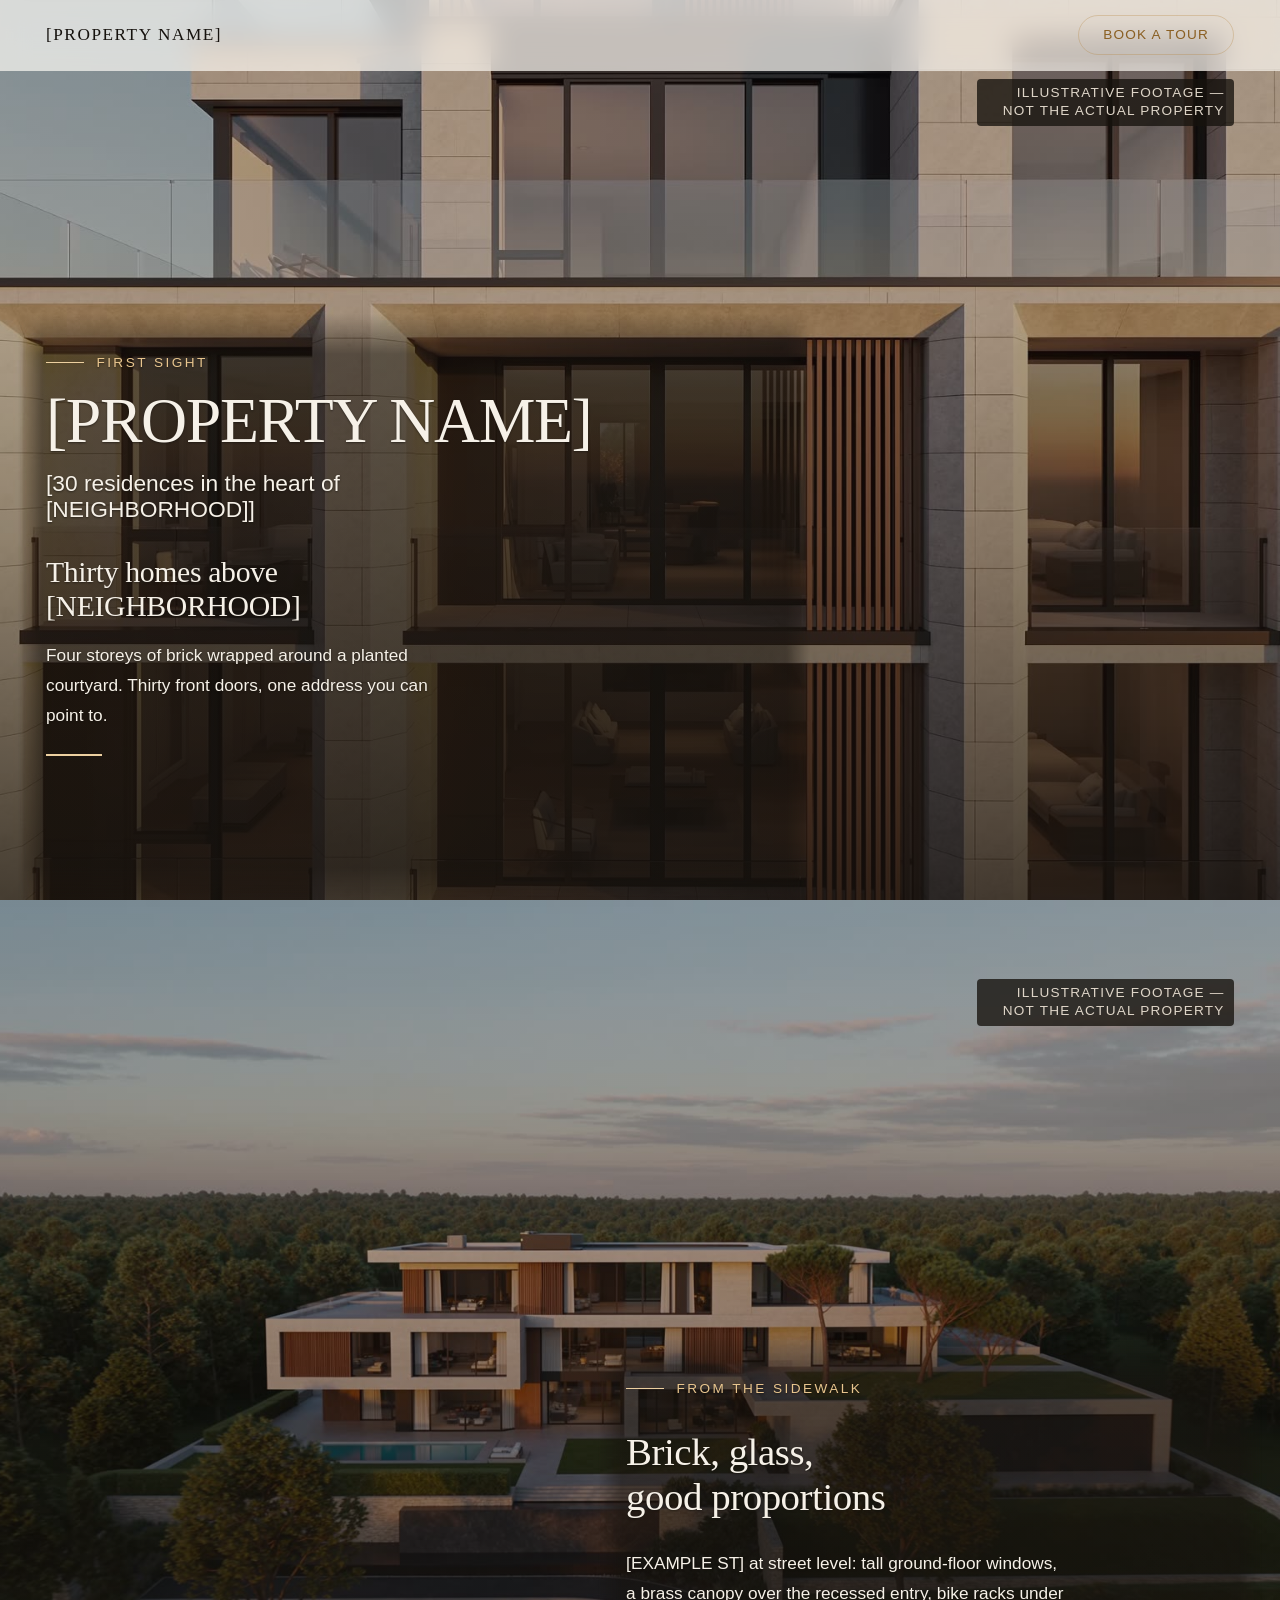
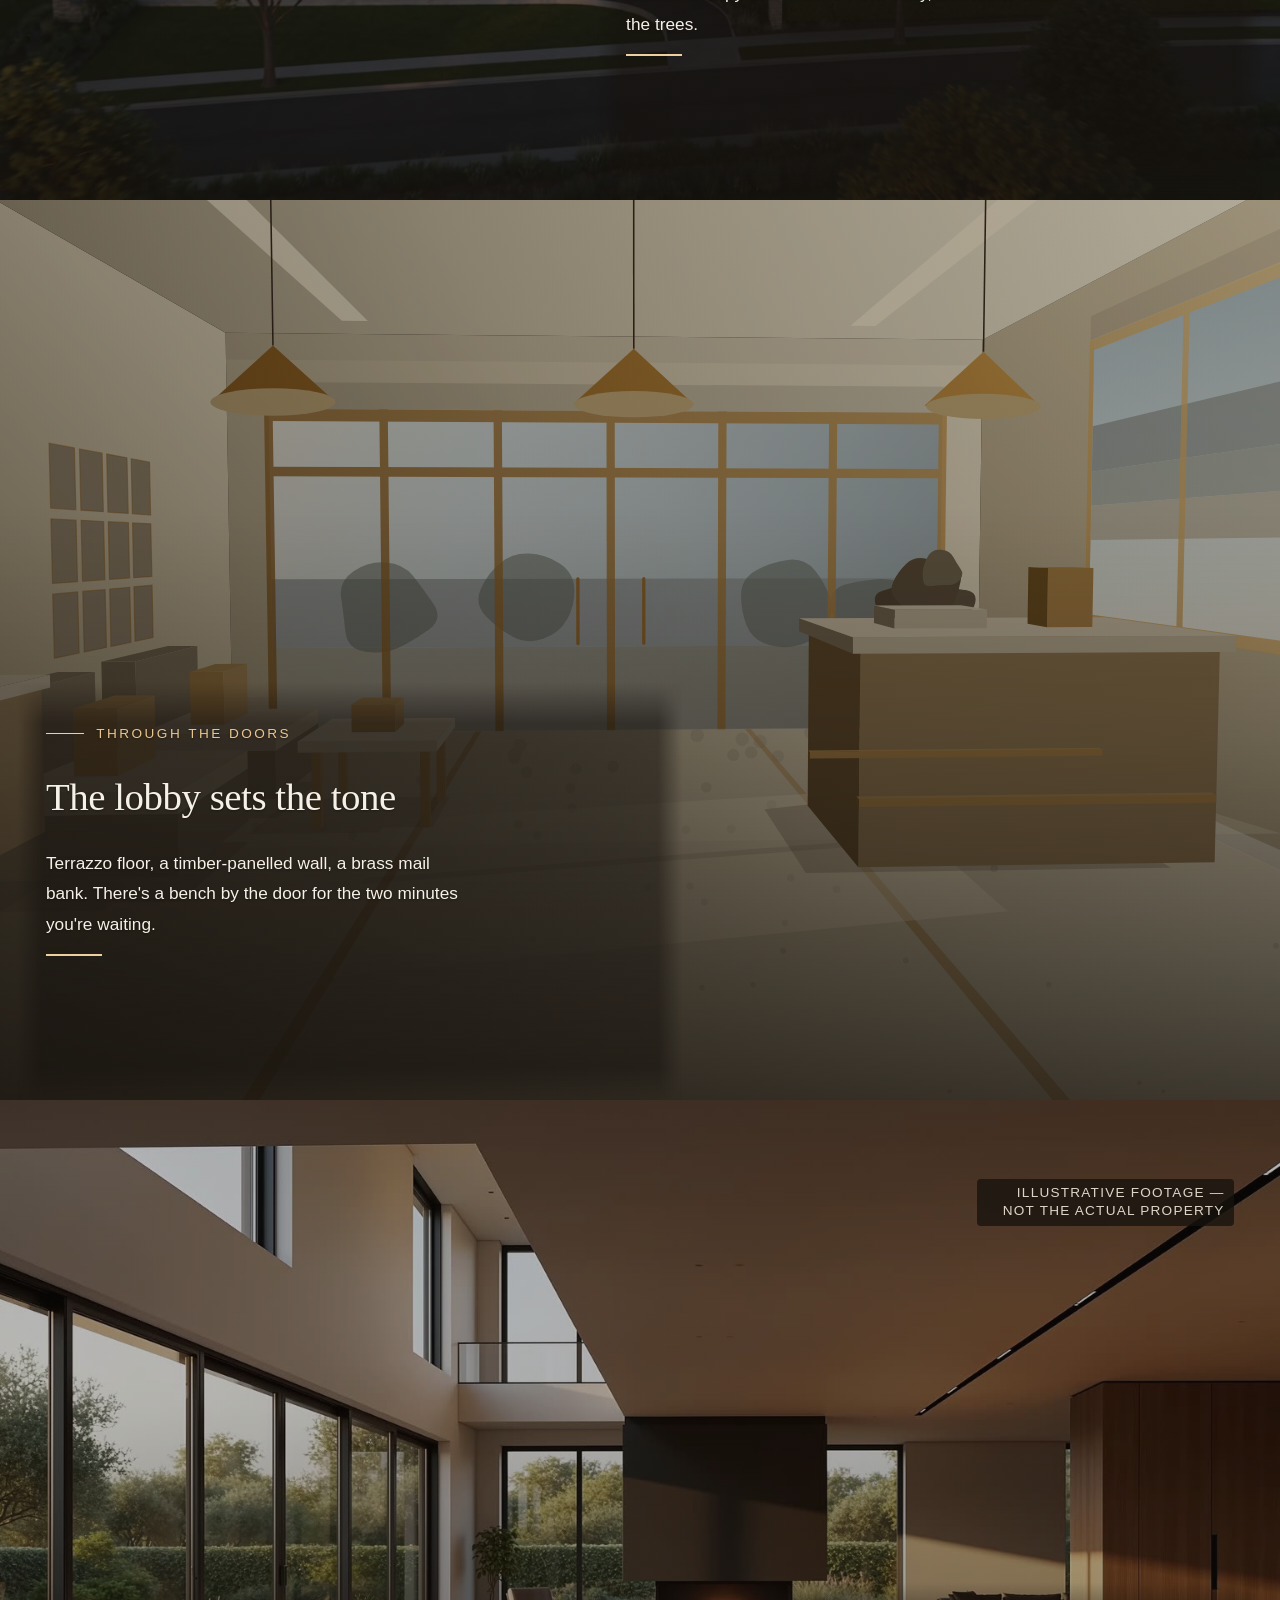
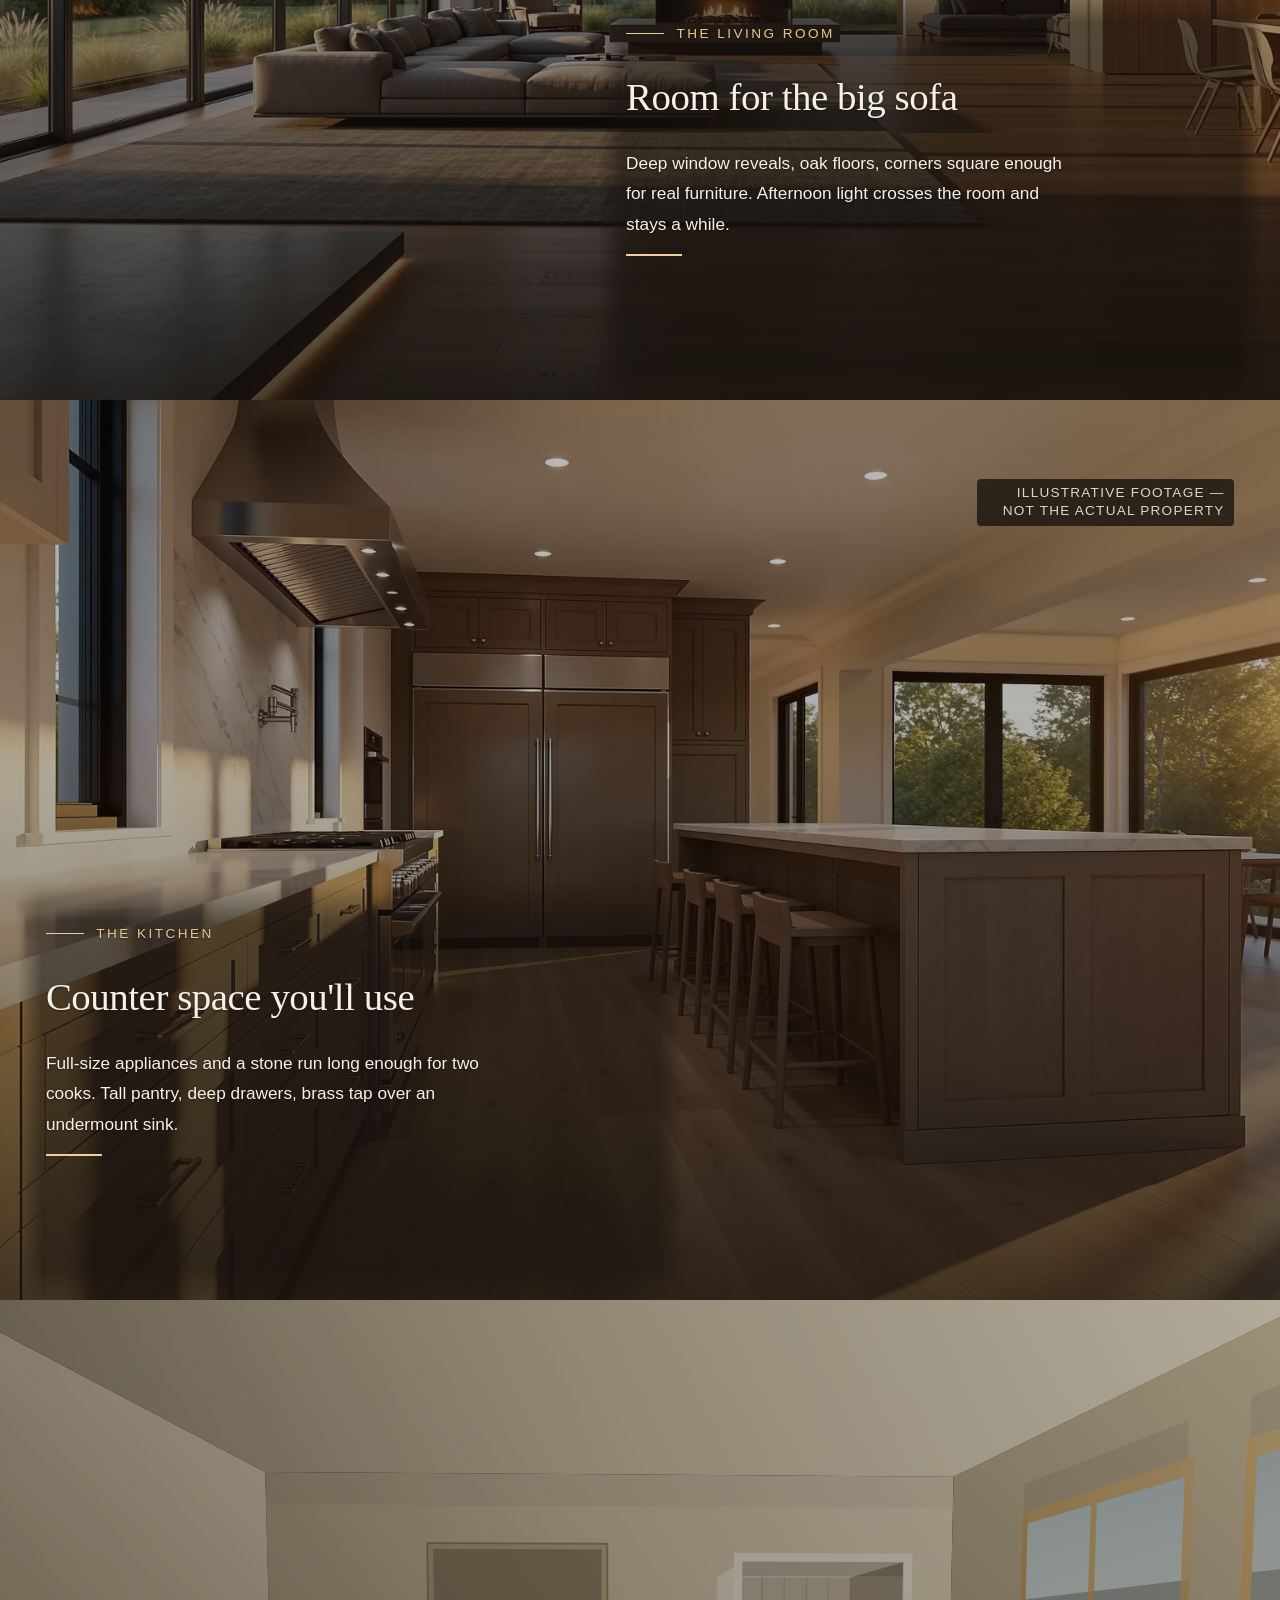
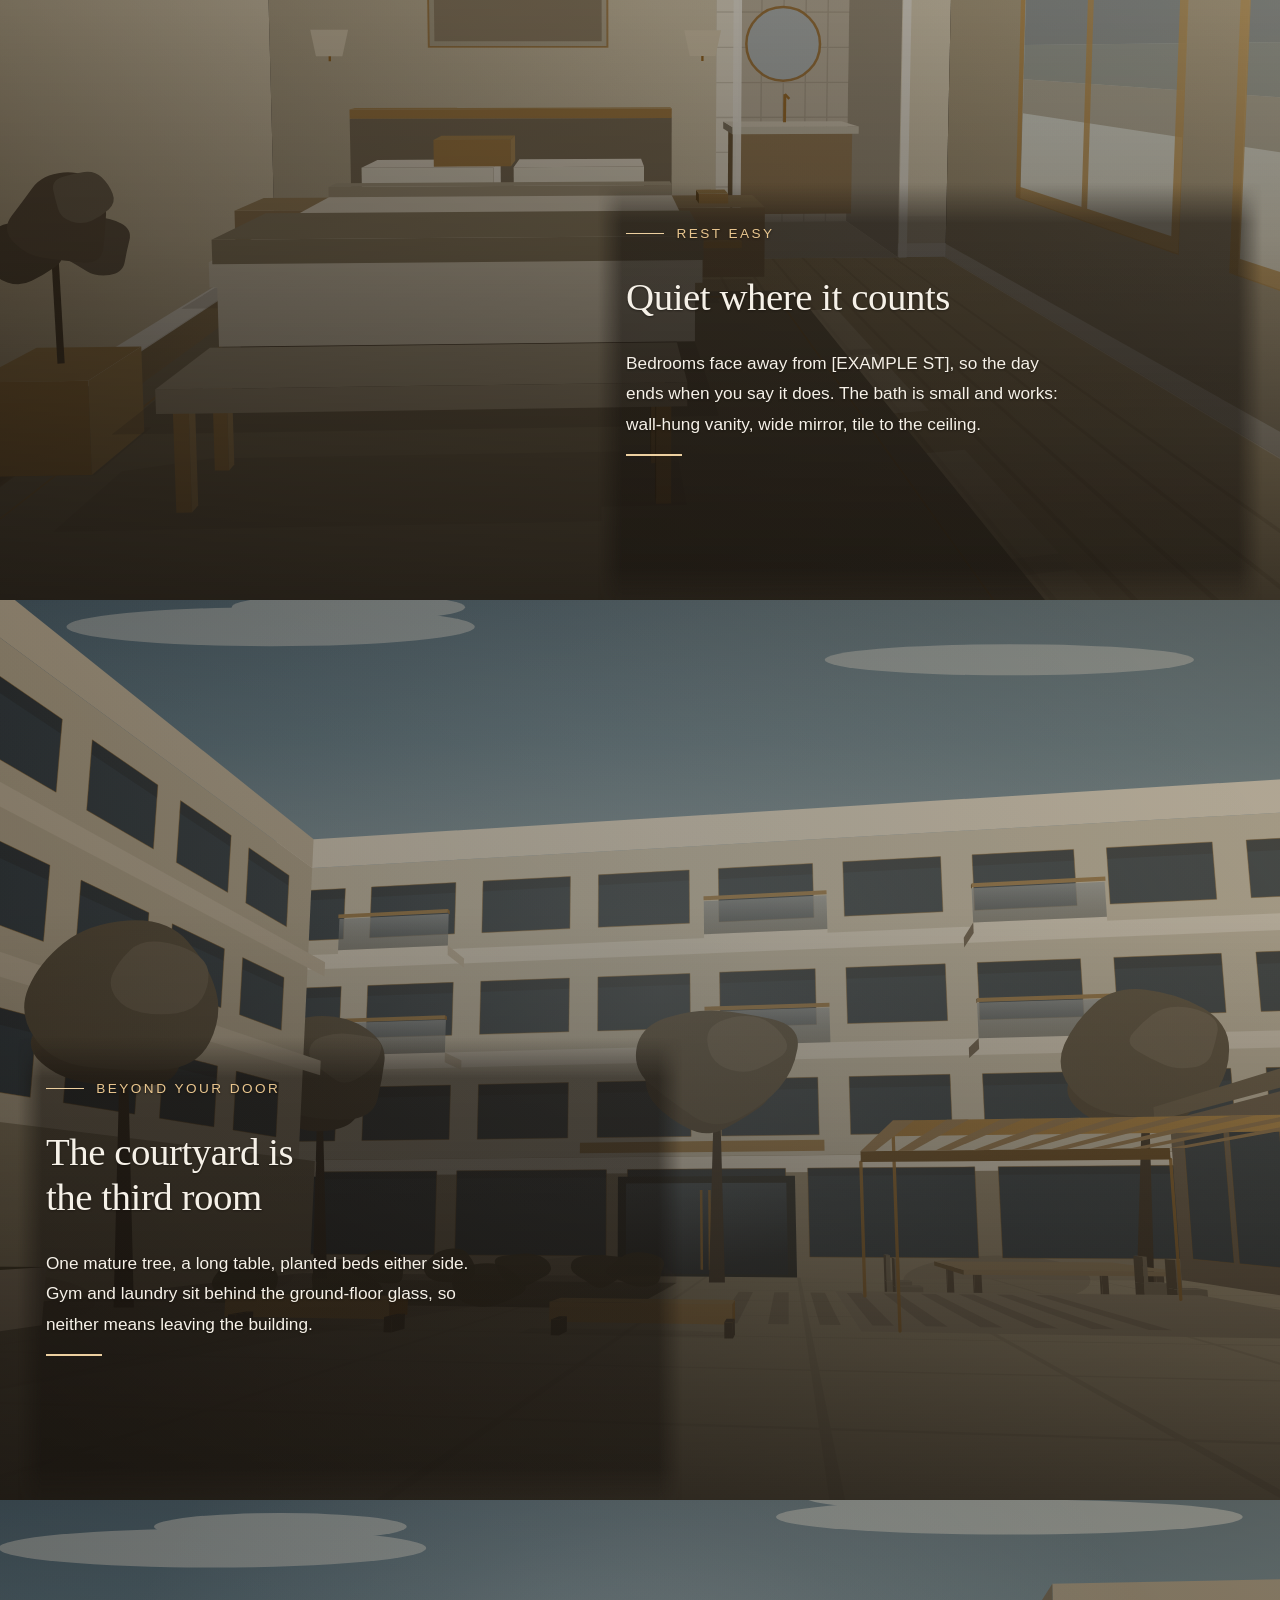
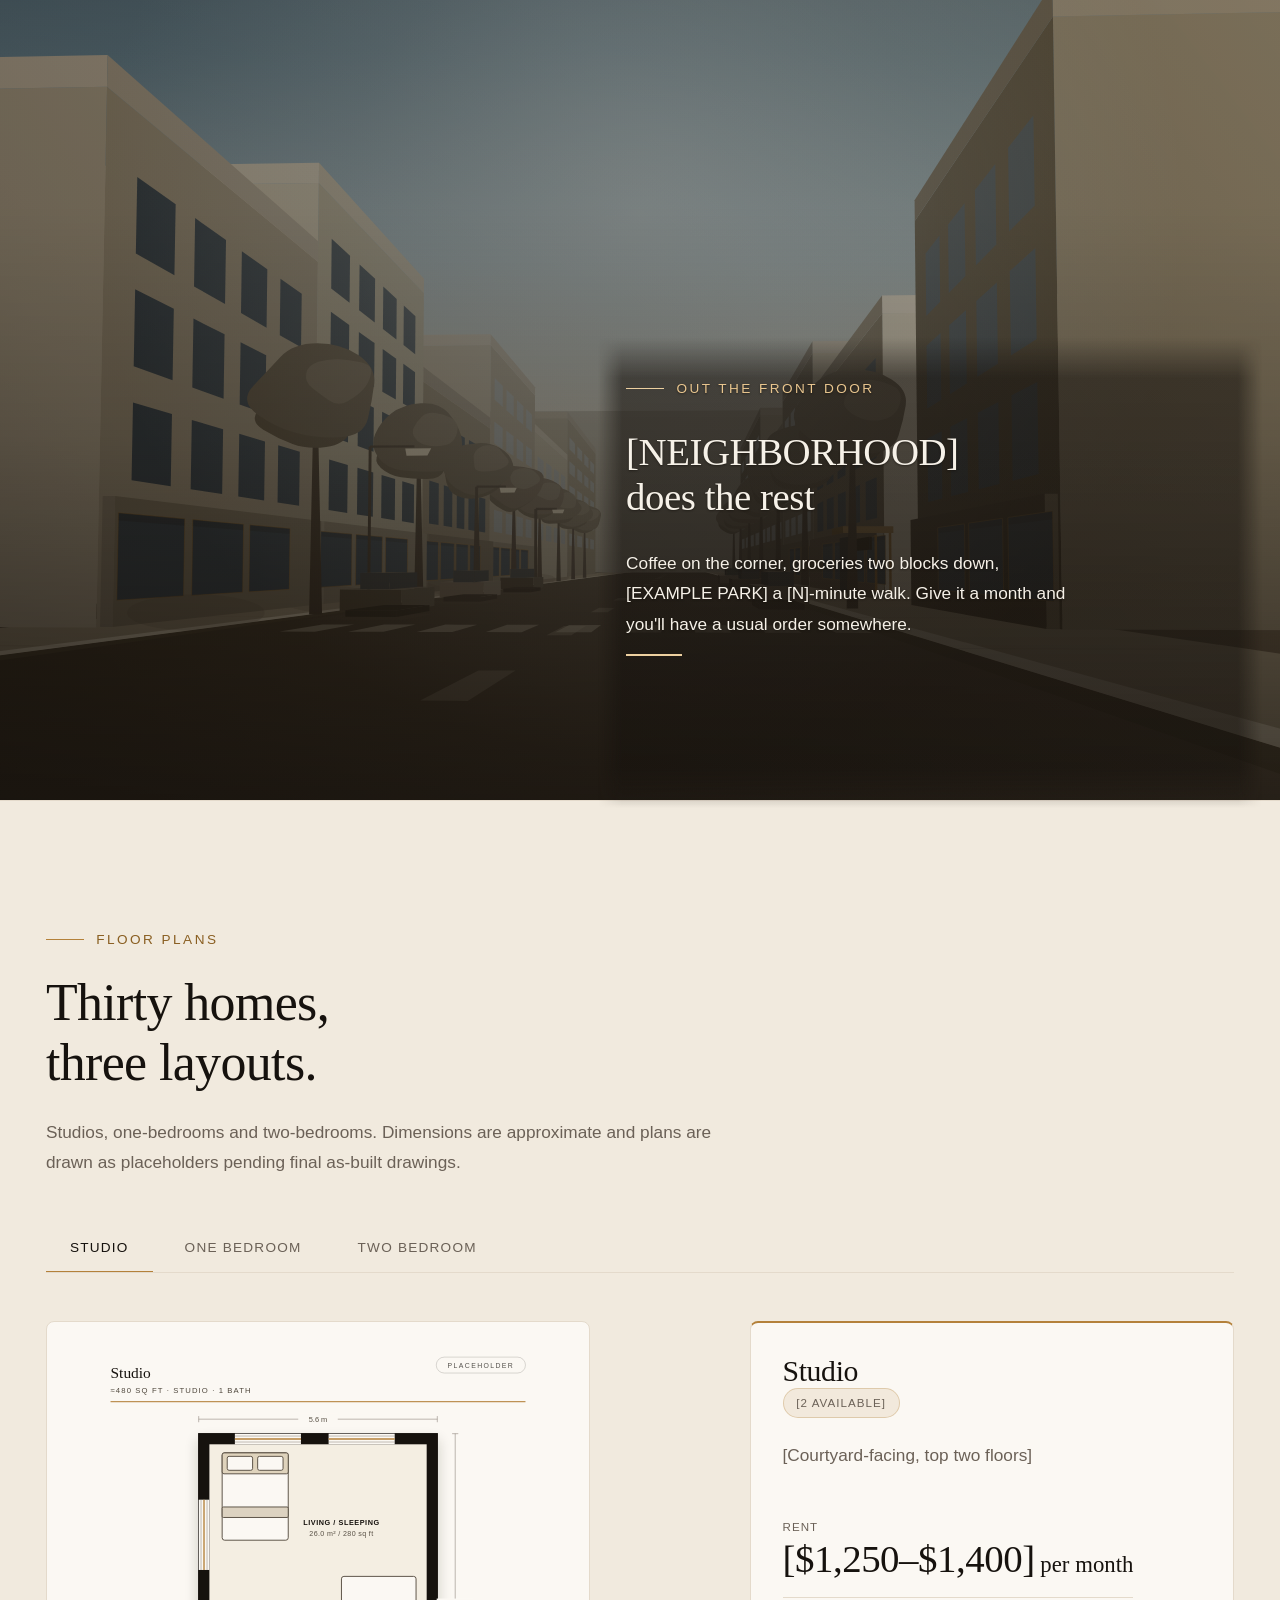
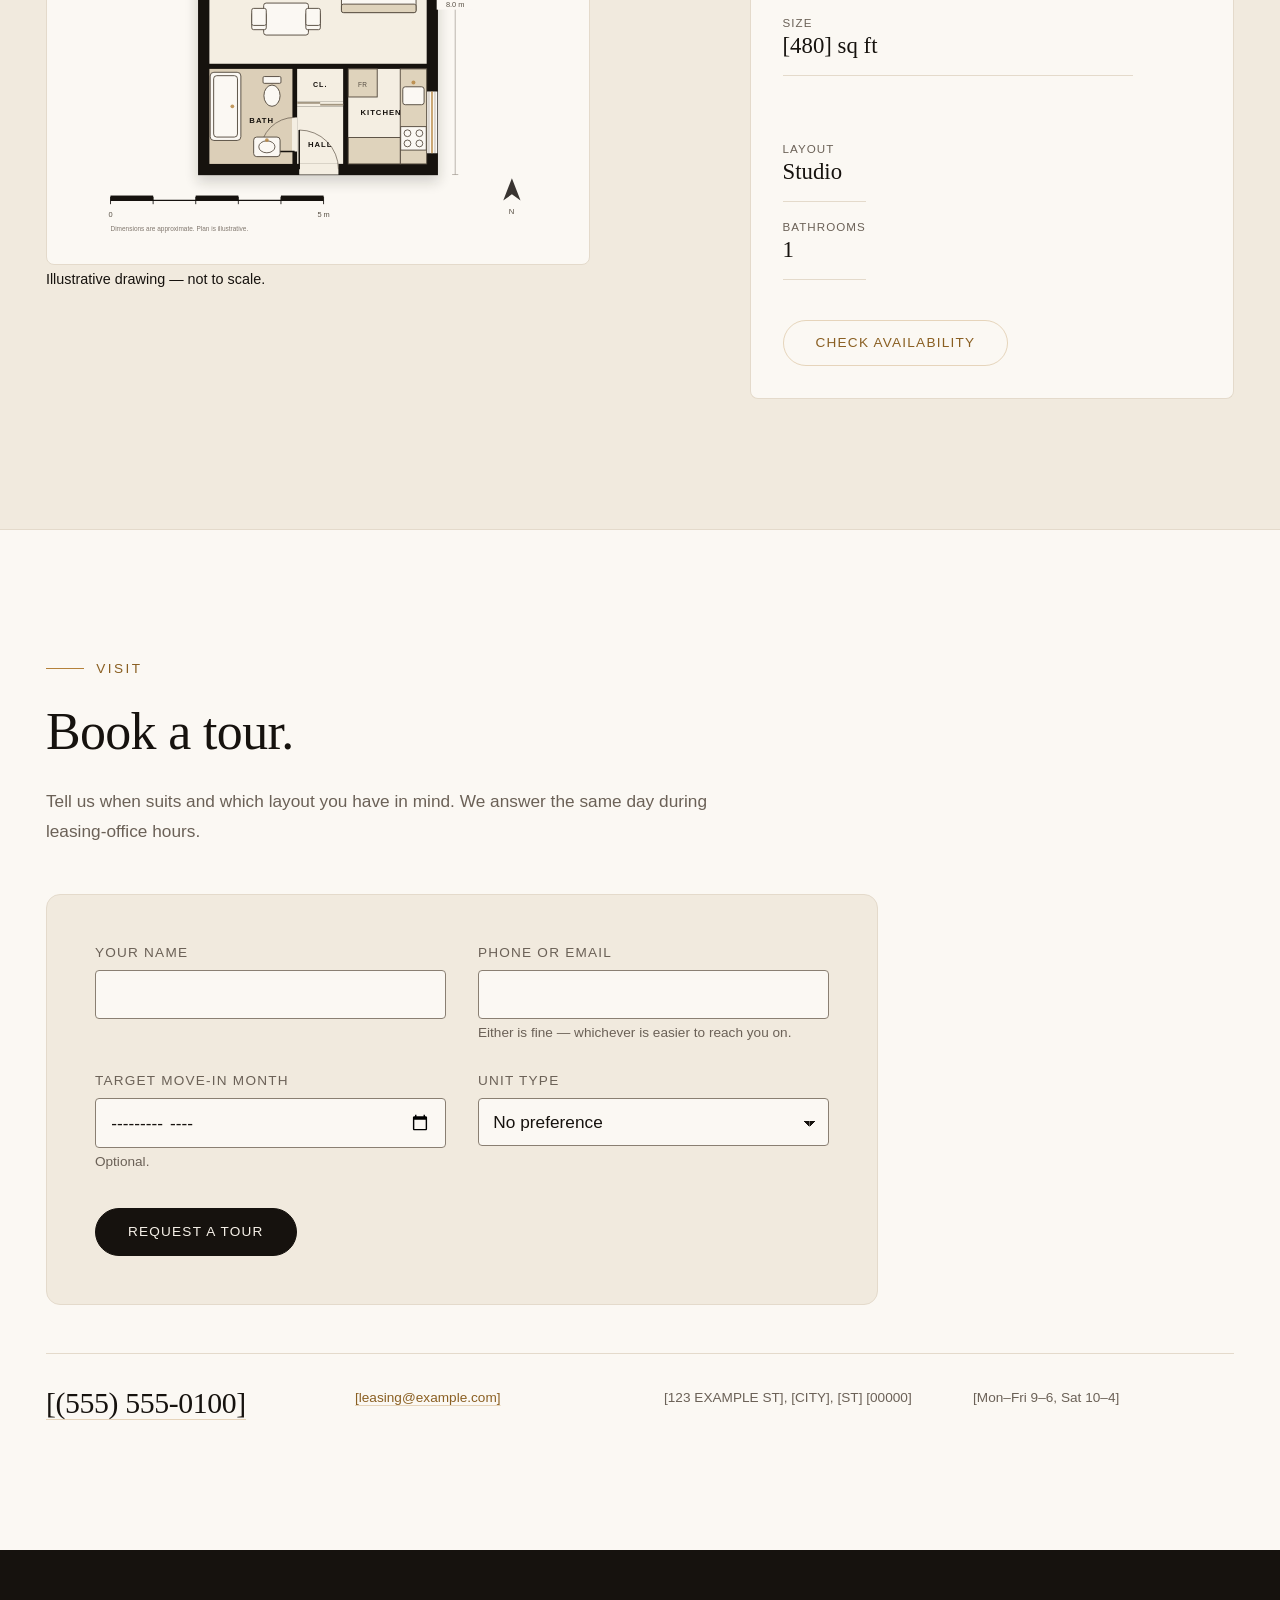
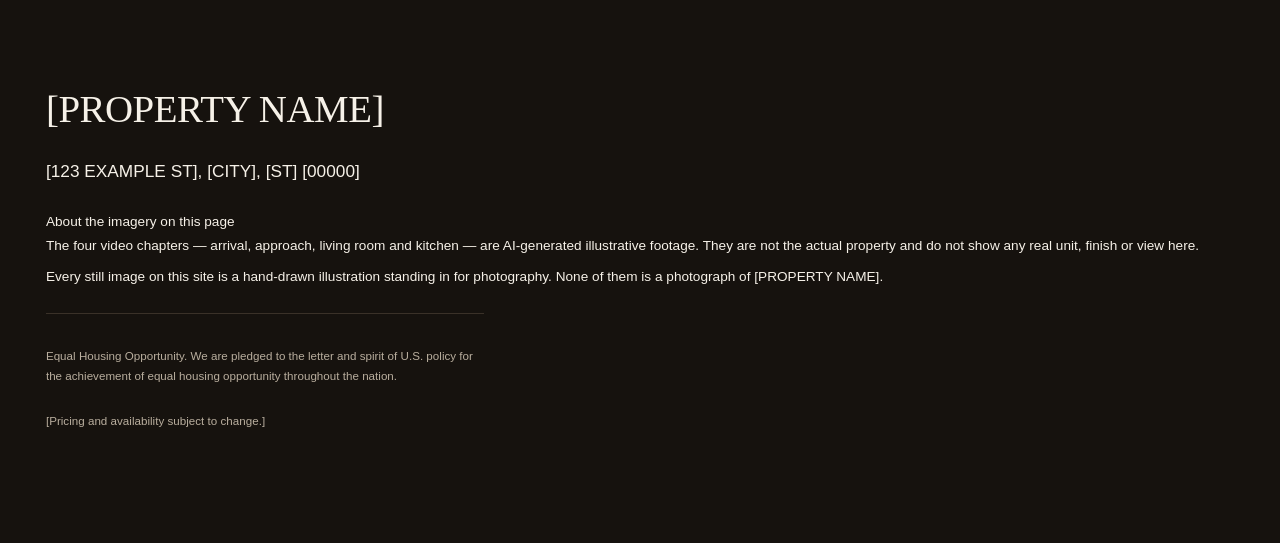
==== commit 040e5c1e: "WIP: snapshot round 2 refinement in progress Structure, Motion, and Art agents are still working; su" ====
--- a/site/index.html
+++ b/site/index.html
@@ -66,9 +66,17 @@
              data-chapter="arrival" data-art="exterior-aerial"
              aria-labelledby="ch-arrival-title">
       <div class="chapter__media" data-media>
-        <img src="assets/exterior-aerial.svg"
-             alt="Aerial illustration of [PROPERTY NAME]: a four-storey brick residential building set around a planted inner courtyard, seen from above with the surrounding street grid and rooftops of [NEIGHBORHOOD]."
-             decoding="async" fetchpriority="high" width="1600" height="1000">
+        <!-- Real footage. No `src` here on purpose — js/scroll.js picks 720 or
+             1080 from the viewport and only for chapters near the screen, so
+             four clips never download at once. The poster is what a visitor
+             sees with JavaScript off, or under prefers-reduced-motion. -->
+        <video class="chapter__video" data-chapter-video
+               data-src-720="assets/video/exterior-aerial-720.mp4"
+               data-src-1080="assets/video/exterior-aerial-1080.mp4"
+               poster="assets/video/exterior-aerial-poster.jpg"
+               muted playsinline preload="none"
+               disablepictureinpicture aria-hidden="true"></video>
+        <p class="chapter__note" data-media-note>Illustrative footage — not the actual property</p>
       </div>
       <div class="chapter__copy">
         <p class="chapter__eyebrow" data-bind="chapters.arrival.eyebrow">[Arrival]</p>
@@ -84,9 +92,13 @@
              data-chapter="approach" data-art="exterior-street"
              aria-labelledby="ch-approach-title">
       <div class="chapter__media" data-media>
-        <img src="assets/exterior-street.svg"
-             alt="Street-level illustration of the building's façade: brick piers, tall shopfront-style ground-floor windows, and a recessed entry bay under a brass canopy, with street trees and parked bicycles in front."
-             loading="lazy" decoding="async" width="1600" height="1000">
+        <video class="chapter__video" data-chapter-video
+               data-src-720="assets/video/exterior-street-720.mp4"
+               data-src-1080="assets/video/exterior-street-1080.mp4"
+               poster="assets/video/exterior-street-poster.jpg"
+               muted playsinline preload="none"
+               disablepictureinpicture aria-hidden="true"></video>
+        <p class="chapter__note" data-media-note>Illustrative footage — not the actual property</p>
       </div>
       <div class="chapter__copy">
         <p class="chapter__eyebrow" data-bind="chapters.approach.eyebrow">[Approach]</p>
@@ -116,9 +128,13 @@
              data-chapter="living" data-art="living"
              aria-labelledby="ch-living-title">
       <div class="chapter__media" data-media>
-        <img src="assets/living.svg"
-             alt="Illustration of a residence's living room: a wide window with deep reveals, oak floors, a low sofa and side table, and a doorway through to the hall."
-             loading="lazy" decoding="async" width="1600" height="1000">
+        <video class="chapter__video" data-chapter-video
+               data-src-720="assets/video/living-720.mp4"
+               data-src-1080="assets/video/living-1080.mp4"
+               poster="assets/video/living-poster.jpg"
+               muted playsinline preload="none"
+               disablepictureinpicture aria-hidden="true"></video>
+        <p class="chapter__note" data-media-note>Illustrative footage — not the actual property</p>
       </div>
       <div class="chapter__copy">
         <p class="chapter__eyebrow" data-bind="chapters.living.eyebrow">[Living]</p>
@@ -132,9 +148,13 @@
              data-chapter="kitchen" data-art="kitchen"
              aria-labelledby="ch-kitchen-title">
       <div class="chapter__media" data-media>
-        <img src="assets/kitchen.svg"
-             alt="Illustration of the kitchen: a run of flat-front cabinets under a stone counter, open shelving, a tall pantry, and brass tapware over an undermount sink."
-             loading="lazy" decoding="async" width="1600" height="1000">
+        <video class="chapter__video" data-chapter-video
+               data-src-720="assets/video/kitchen-720.mp4"
+               data-src-1080="assets/video/kitchen-1080.mp4"
+               poster="assets/video/kitchen-poster.jpg"
+               muted playsinline preload="none"
+               disablepictureinpicture aria-hidden="true"></video>
+        <p class="chapter__note" data-media-note>Illustrative footage — not the actual property</p>
       </div>
       <div class="chapter__copy">
         <p class="chapter__eyebrow" data-bind="chapters.kitchen.eyebrow">[Kitchen]</p>
--- a/site/css/tokens.css
+++ b/site/css/tokens.css
@@ -144,13 +144,28 @@
   /* --- derived: text-safe variants ---------------------------------------- */
   /* Raw --c-accent is 3.2:1 on paper — decorative + large display only.       */
   --c-accent-deep: #8a5f22;    /* brass as TEXT           5.3:1 on --c-paper   */
-  --c-accent-hover: #6f4b1a;   /* pressed / hovered brass                      */
+  --c-accent-deeper: #6f4b1a;  /* brass on a brass tint   5.8:1 on 12% accent  */
+  --c-accent-hover: var(--c-accent-deeper); /* pressed / hovered brass         */
   --c-ink-soft: #2a231b;       /* softened ink for large dark fills            */
   --c-paper-invert: #f6f1e8;   /* body text ON ink       16.6:1 on --c-ink     */
   --c-muted-invert: #b9ae9e;   /* secondary text ON ink   8.6:1 on --c-ink     */
   --c-rule-invert: #3a3128;    /* hairlines ON ink                             */
   --c-danger: #9a2f22;         /* form errors             7.0:1 on --c-paper   */
   --c-focus: #8a5f22;          /* focus ring                                   */
+
+  /* --- derived: text set OVER artwork -------------------------------------
+     Round 2 makes every chapter a full-bleed scene with its copy over the
+     picture, so these three are load-bearing for contrast, not decoration.
+     The media veil (layout.css §4) guarantees the darkest 40% of a chapter
+     sits at >= 0.74 ink over whatever the artwork is. Worst case — pure white
+     artwork under a 0.74 veil — the composite is #4E4A46-ish, and against it:
+       --text-on-media            7.4:1
+       --text-on-media-secondary  6.6:1
+       --c-accent-light           5.2:1
+     Every one clears 4.5:1 before the text-shadow is counted.               */
+  --text-on-media: #f7f2e9;
+  --text-on-media-secondary: #ece4d6;
+  --c-accent-light: #edd0a0;   /* brass, lightened for use on dark artwork    */
 
   /* --- alpha washes (overlays, scrims, hover fills) ----------------------- */
   --c-ink-a08: rgb(22 18 14 / 0.08);
@@ -160,6 +175,9 @@
   --c-accent-a12: rgb(180 129 58 / 0.12);
   --c-accent-a30: rgb(180 129 58 / 0.3);
   --c-paper-a92: rgb(251 248 243 / 0.92);
+
+  /* Ink as a bare triplet, for the alpha washes that sit over artwork.      */
+  --c-ink-rgb: 22 18 14;
 
   /* --- semantic surface roles --------------------------------------------- */
   --surface-page: var(--c-paper);
@@ -188,6 +206,13 @@
   --step-5:  clamp(2.488rem, 1.657rem + 3.412vw, 5rem);
   --step-6:  clamp(2.986rem, 1.6rem + 5.69vw, 6.25rem);
 
+  /* The property name. Capped well below --step-5 on purpose: the h1 now sits
+     inside a 100svh scene alongside four other lines, and a long placeholder
+     name has to be able to wrap to three lines without pushing the body copy
+     off a 900px-tall screen. Round 1 clipped the headline for exactly this
+     reason. Re-test with a 45-character name before raising the ceiling.    */
+  --step-hero: clamp(2.125rem, 1.31rem + 3.35vw, 4.125rem);
+
   --lh-tight: 1.04;
   --lh-snug: 1.16;
   --lh-heading: 1.1;
--- a/site/css/layout.css
+++ b/site/css/layout.css
@@ -333,7 +333,25 @@
 }
 
 /* -----------------------------------------------------------------------------
-   4. Journey + generic chapter (box model only)
+   4. Journey + the chapter as a full-bleed scene
+   -----------------------------------------------------------------------------
+
+   ROUND 2 REBUILD. Round 1 drew each chapter as a small framed card with the
+   copy beside it, which read as a product page rather than a walk-through. A
+   chapter is now one scene: the media fills the whole 100svh section, edge to
+   edge, and the copy sits over it, bottom-anchored inside the content rail.
+
+   HOW THE MEDIA FILLS. `.chapter` is the containing block (position: relative,
+   zero padding — all the padding lives on `.chapter__copy` instead, so nothing
+   insets the picture). `.chapter__media` is taken out of flow with
+   `position: absolute; inset: 0`, so the chapter's height is set purely by the
+   copy against `min-block-size: 100svh`, and the media always matches it —
+   however tall the copy grows on a narrow screen.
+
+   That one declaration is written as `.journey .chapter__media` rather than
+   `.chapter__media`: css/chapters.css restates `position: relative` on the same
+   class, and it loads last. Two classes beats one, so this holds by specificity
+   instead of by load order. See INTEGRATION NOTE 4.
    -------------------------------------------------------------------------- */
 
 .journey {
@@ -350,62 +368,203 @@
 
 .chapter {
   position: relative;
+  /* Keeps every z-index below strictly local to the chapter. */
+  isolation: isolate;
+
   display: grid;
-  align-content: center;
-  gap: var(--space-lg);
+  grid-template-columns:
+    [full-start] minmax(var(--space-gutter), 1fr)
+    [content-start] minmax(0, var(--width-page)) [content-end]
+    minmax(var(--space-gutter), 1fr) [full-end];
+  /* The copy is the only in-flow child, so `end` is what bottom-anchors it. */
+  align-content: end;
+
   min-block-size: var(--chapter-min-height);
-  padding-block: var(--space-section);
-  padding-inline: var(--space-gutter);
-  scroll-margin-block-start: var(--header-height);
-}
-
-.chapter__media {
-  position: relative;
+  /* Deliberately zero. See the note above — padding here would inset the
+     full-bleed media. The copy carries its own. */
+  padding: 0;
+
+  background-color: var(--c-ink);
+  color: var(--text-on-media);
+  scroll-margin-block-start: 0;
+}
+
+/* --- the still behind everything --------------------------------------------
+   The poster frame, painted on the CHAPTER, underneath the media frame. It is
+   the floor for "never a black box": it is in the stylesheet, so it is there
+   before any script runs, if no script ever runs, if the clip 404s, if the
+   codec is unsupported, and if the decoder gives up mid-scrub.
+
+   js/scroll.js also publishes each poster to `--chapter-poster` for
+   chapters.css to paint on `.chapter__media`. That is the same image at the
+   same URL, so the two cost one download and agree with each other — this
+   simply does not depend on it. It is currently also the only one of the two
+   that works; see INTEGRATION NOTE 8.
+
+   Paths are relative to this file, hence the `../`. They are the only asset
+   filenames in the stylesheet, and they match the `poster` attributes in
+   index.html one for one.
+   -------------------------------------------------------------------------- */
+
+.chapter[data-art="exterior-aerial"],
+.chapter[data-art="exterior-street"],
+.chapter[data-art="living"],
+.chapter[data-art="kitchen"] {
+  background-repeat: no-repeat;
+  background-size: cover;
+  background-position: center;
+}
+
+.chapter[data-art="exterior-aerial"] {
+  background-image: url("../assets/video/exterior-aerial-poster.jpg");
+}
+
+.chapter[data-art="exterior-street"] {
+  background-image: url("../assets/video/exterior-street-poster.jpg");
+}
+
+.chapter[data-art="living"] {
+  background-image: url("../assets/video/living-poster.jpg");
+}
+
+.chapter[data-art="kitchen"] {
+  background-image: url("../assets/video/kitchen-poster.jpg");
+}
+
+/* --- the picture ----------------------------------------------------------- */
+
+.journey .chapter__media {
+  position: absolute;
+  inset: 0;
+  z-index: 0;
   overflow: hidden;
-  aspect-ratio: 5 / 4;
-  border-radius: var(--radius-md);
-  background-color: var(--c-card);
-  box-shadow: var(--shadow-md), inset 0 0 0 1px var(--c-ink-a08);
-}
-
-.chapter__media img {
+  /* Round 1's card treatment, explicitly undone. */
+  aspect-ratio: auto;
+  border-radius: 0;
+  box-shadow: none;
+  /* Transparent, not the round 1 card fill: the chapter behind this is
+     carrying the poster still, and an opaque frame would hide it. */
+  background-color: transparent;
+}
+
+.chapter__media > img,
+.chapter__media > video {
   inline-size: 100%;
   block-size: 100%;
+  /* Beats the `height: auto` in the tokens reset for the video element. */
+  min-block-size: 100%;
   object-fit: cover;
-}
+  object-position: center;
+}
+
+/* --- the veil is NOT here ---------------------------------------------------
+   Deliberately. Copy over a photograph needs the photograph darkened where the
+   words are, but that treatment belongs to css/chapters.css, which now ships
+   it always-on: a veil on `.chapter__media::after` plus a feathered panel
+   painted as the background of `.chapter__copy`, both measured against
+   rendered pixels. Adding a second veil here does not make the page safer, it
+   makes it black — which is exactly what happened the first time this section
+   was written, and why it is now a comment.
+
+   What this file guarantees instead is the part Motion cannot see: that the
+   copy is placed inside the band the veil is weighted for, and that the text
+   colours below hold up on their own if chapters.css never loads. Contrast was
+   verified by screenshotting the real page with the text set to transparent
+   and sampling the lightest pixel inside every text run, at 390 / 768 / 1440,
+   with a deliberately long property name. See INTEGRATION NOTE 7.
+   -------------------------------------------------------------------------- */
+
+/* --- honesty label ----------------------------------------------------------
+   On the four chapters running real footage. Structure owns where it goes;
+   chapters.css owns what it looks like, and matches it on `[data-media-note]`
+   / `.chapter__note`, so the markup carries both. Everything below is position
+   only, plus a self-sufficient fallback skin for the no-chapters.css case.
+
+   Placed top-right of the frame and offset by the header height so it never
+   ends up underneath the fixed header, and never collides with the copy, which
+   is bottom-anchored. It reads as a photo credit, which is what it is.
+   -------------------------------------------------------------------------- */
+
+.chapter__note {
+  position: absolute;
+  z-index: 3;
+  inset-block-start: calc(var(--header-height) + var(--space-2xs));
+  inset-inline-end: var(--space-gutter);
+  max-inline-size: min(26rem, calc(100% - var(--space-gutter) * 2));
+  padding: 0.4rem 0.7rem;
+  background-color: rgb(var(--c-ink-rgb) / 0.78);
+  border-radius: var(--radius-sm);
+  color: var(--text-on-media);
+  font-size: var(--step--1);
+  line-height: 1.35;
+  text-align: end;
+  text-wrap: balance;
+}
+
+/* --- the copy ---------------------------------------------------------------
+   Bottom-left of the content rail, capped at a proper reading measure.
+
+   Spacing is set with MARGIN, not padding. chapters.css paints the copy panel
+   as a background on this element and uses its `padding` shorthand to give the
+   panel its bleed, so any padding declared here is overwritten. Margin is
+   untouched by that and does the same job from outside the panel: the block
+   start margin is a guard that only bites when the copy grows tall enough to
+   reach the fixed header, and the block end margin lifts it off the bottom
+   edge of the screen.
+   -------------------------------------------------------------------------- */
 
 .chapter__copy {
+  grid-column: content;
+  position: relative;
+  z-index: 2;
+
   display: grid;
   gap: var(--space-flow);
-  align-content: start;
-  max-inline-size: var(--width-text);
+  align-content: end;
+  justify-items: start;
+  max-inline-size: min(100%, 44rem);
+
+  margin-block: calc(var(--header-height) + var(--space-md)) var(--space-lg);
+}
+
+.chapter__eyebrow {
+  color: var(--c-accent-light);
+}
+
+.chapter__eyebrow::before {
+  background-color: var(--c-accent-light);
 }
 
 .chapter__title {
-  font-size: var(--step-6);
+  font-size: var(--step-hero);
   line-height: var(--lh-tight);
   letter-spacing: var(--ls-display);
-  max-inline-size: 14ch;
+  color: var(--text-on-media);
+  /* `min(100%, …)` not a bare `ch`: a long property name must wrap inside the
+     rail rather than be clipped by a box narrower than the word. This is the
+     round 1 hero bug, fixed. */
+  max-inline-size: min(100%, 20ch);
 }
 
 .chapter__tagline {
-  color: var(--c-muted);
+  color: var(--text-on-media-secondary);
   font-size: var(--step-1);
   line-height: var(--lh-snug);
-  max-inline-size: 28ch;
+  max-inline-size: min(100%, 34ch);
 }
 
 .chapter__headline {
   font-size: var(--step-3);
   line-height: var(--lh-snug);
-  max-inline-size: 18ch;
+  color: var(--text-on-media);
+  max-inline-size: min(100%, 20ch);
 }
 
 .chapter__body {
-  color: var(--c-muted);
-  font-size: var(--step-1);
+  color: var(--text-on-media-secondary);
+  font-size: var(--step-0);
   line-height: var(--lh-loose);
-  max-inline-size: 40ch;
+  max-inline-size: min(100%, 46ch);
 }
 
 /* A brass hairline anchoring the copy block — the accent's only other job. */
@@ -414,46 +573,30 @@
   inline-size: 3.5rem;
   block-size: 2px;
   margin-block-start: var(--space-2xs);
-  background-color: var(--c-accent);
+  background-color: var(--c-accent-light);
 }
 
 /* -----------------------------------------------------------------------------
    5. Hero chapter
-   -------------------------------------------------------------------------- */
-
-.chapter.chapter--hero {
-  display: block;
-  padding-block: 0 var(--space-section);
-  padding-inline: 0;
-}
-
-.chapter.chapter--hero .chapter__media {
-  aspect-ratio: 4 / 5;
-  max-block-size: 86svh;
-  border-radius: 0;
-  box-shadow: none;
-}
-
-.chapter.chapter--hero .chapter__copy {
-  position: relative;
-  z-index: 2;
-  margin-inline: var(--space-gutter);
-  margin-block-start: calc(var(--space-xl) * -1);
-  max-inline-size: 46rem;
-  padding: var(--space-lg);
-  background-color: var(--c-paper);
-  border-block-start: 2px solid var(--c-accent);
-  box-shadow: var(--shadow-lg);
-}
-
-.chapter.chapter--hero .chapter__headline {
+   Same scene, one size up, and it carries the page's only <h1>.
+   -------------------------------------------------------------------------- */
+
+.chapter--hero .chapter__copy {
+  max-inline-size: min(100%, 48rem);
+  gap: var(--space-sm);
+}
+
+.chapter--hero .chapter__tagline {
+  font-size: var(--step-1);
+  color: var(--text-on-media);
+}
+
+/* Below the name and tagline the hero headline is a supporting line, not a
+   second title — so it steps down rather than competing. */
+.chapter--hero .chapter__headline {
+  margin-block-start: var(--space-sm);
   font-size: var(--step-2);
-  color: var(--c-ink);
-  max-inline-size: 24ch;
-}
-
-.chapter.chapter--hero .chapter__copy::after {
-  display: none;
+  max-inline-size: min(100%, 26ch);
 }
 
 /* -----------------------------------------------------------------------------
@@ -482,6 +625,17 @@
 
 .plans__tabs:empty {
   display: none;
+}
+
+/* Below ~768px three plan names cannot fit on one line, so the row scrolls.
+   Fade the trailing edge so it reads as scrollable rather than truncated. */
+@media (max-width: 47.999rem) {
+  @supports (mask-image: linear-gradient(#000, #000)) or (-webkit-mask-image: linear-gradient(#000, #000)) {
+    .plans__tabs {
+      -webkit-mask-image: linear-gradient(to right, #000 calc(100% - 2.5rem), transparent 100%);
+      mask-image: linear-gradient(to right, #000 calc(100% - 2.5rem), transparent 100%);
+    }
+  }
 }
 
 /* Tabs are real <button>s injected by js/site.js — styled by element + state so
@@ -521,13 +675,20 @@
   display: grid;
   gap: var(--space-lg);
   align-items: start;
-}
-
+  justify-items: stretch;
+}
+
+/* The drawing is the point of this section, so it is sized to be seen whole:
+   a square that is never taller than 62svh and never wider than its column.
+   Round 1 let it run to 34rem regardless of viewport height, which pushed the
+   bottom of the plan below the fold. `object-fit: contain` then guarantees the
+   whole 800x800 artboard is inside the frame, never cropped. */
 .plans__panels img {
-  inline-size: 100%;
-  max-inline-size: 34rem;
+  inline-size: min(100%, 34rem, 62svh);
+  block-size: auto;
   aspect-ratio: 1 / 1;
   object-fit: contain;
+  justify-self: start;
   padding: var(--space-md);
   background-color: var(--c-paper);
   border: var(--hairline) solid var(--c-rule);
@@ -580,6 +741,72 @@
   gap: var(--space-sm);
   padding-block: var(--space-xs);
   border-block-end: var(--hairline) solid var(--c-rule);
+}
+
+/* --- the exact shape js/site.js builds ------------------------------------
+   Kept as a separate block so the generic rules above still carry any future
+   change of markup. */
+
+.plans__facts {
+  display: grid;
+  gap: var(--space-md);
+  align-content: start;
+  justify-items: start;
+  padding-block-start: var(--space-md);
+  border-block-start: 2px solid var(--c-accent);
+}
+
+.plans__spec {
+  color: var(--c-muted);
+  font-size: var(--step--1);
+  letter-spacing: var(--ls-caps);
+  text-transform: uppercase;
+  max-inline-size: none;
+}
+
+.plans__rent {
+  color: var(--c-ink);
+  font-family: var(--font-display);
+  font-size: var(--step-3);
+  line-height: var(--lh-snug);
+  letter-spacing: var(--ls-heading);
+  max-inline-size: none;
+}
+
+.plans__badge {
+  padding: 0.3rem 0.8rem;
+  background-color: var(--c-accent-a12);
+  border: var(--hairline) solid var(--c-accent-a30);
+  border-radius: var(--radius-pill);
+  /* Brass on a brass tint needs the deeper step to clear 4.5:1 at this size. */
+  color: var(--c-accent-deeper);
+  font-size: var(--step--2);
+  font-weight: var(--fw-medium);
+  letter-spacing: var(--ls-caps);
+  text-transform: uppercase;
+  max-inline-size: none;
+}
+
+.plans__cta {
+  display: inline-flex;
+  align-items: center;
+  min-height: 2.75rem;
+  padding: 0.7rem var(--space-lg);
+  border: var(--hairline) solid var(--c-accent-a30);
+  border-radius: var(--radius-pill);
+  color: var(--c-accent-deep);
+  font-size: var(--step--1);
+  font-weight: var(--fw-medium);
+  letter-spacing: var(--ls-caps);
+  text-transform: uppercase;
+  text-decoration: none;
+  transition: background-color var(--dur-base) var(--ease-out),
+              border-color var(--dur-base) var(--ease-out);
+}
+
+.plans__cta:hover {
+  background-color: var(--c-accent-a12);
+  border-color: var(--c-accent);
 }
 
 /* -----------------------------------------------------------------------------
@@ -718,6 +945,49 @@
   border: 0;
 }
 
+/* --- the exact shape js/site.js builds ------------------------------------- */
+
+/* Explicit rows so a field WITH a hint still lines its input up with the
+   fields that have none. Reading order in the DOM is label → hint → input;
+   visually the hint sits under the control, which is the commoner pattern. */
+.tour__field {
+  display: grid;
+  grid-template-rows: auto auto auto auto;
+  gap: var(--space-3xs);
+}
+
+.tour__field .tour__label {
+  grid-row: 1;
+}
+
+.tour__field .tour__input {
+  grid-row: 2;
+  margin-block-start: var(--space-3xs);
+}
+
+.tour__field .tour__hint {
+  grid-row: 3;
+  color: var(--c-muted);
+  font-size: var(--step--1);
+  letter-spacing: var(--ls-body);
+  text-transform: none;
+  line-height: 1.45;
+}
+
+.tour__field .tour__error {
+  grid-row: 4;
+  color: var(--c-danger);
+  font-size: var(--step--1);
+  font-weight: var(--fw-medium);
+  line-height: 1.45;
+}
+
+.tour__submit {
+  grid-column: 1 / -1;
+  justify-self: start;
+  margin-block-start: var(--space-2xs);
+}
+
 /* --- leasing office details ------------------------------------------------ */
 
 .tour__details:empty {
@@ -726,6 +996,8 @@
 
 .tour__details {
   margin-block-start: var(--space-xl);
+  padding-block-start: var(--space-lg);
+  border-block-start: var(--hairline) solid var(--c-rule);
   display: grid;
   gap: var(--space-md) var(--space-xl);
   color: var(--c-muted);
@@ -735,6 +1007,30 @@
 
 .tour__details a {
   color: var(--c-accent-deep);
+}
+
+.tour__detail {
+  margin: 0;
+}
+
+/* The phone number is the highest-intent thing on the page after the form. */
+.tour__detail--phone a {
+  color: var(--c-ink);
+  font-family: var(--font-display);
+  font-size: var(--step-2);
+  line-height: var(--lh-snug);
+  letter-spacing: var(--ls-heading);
+  text-decoration: none;
+  border-block-end: 1px solid var(--c-accent-a30);
+}
+
+.tour__detail--phone a:hover {
+  border-block-end-color: var(--c-accent);
+}
+
+.tour__detail--address,
+.tour__detail--hours {
+  color: var(--c-muted);
 }
 
 .tour__details dd {
@@ -754,22 +1050,27 @@
    Hidden by default; revealed only once Motion puts .is-scrolled on <body>.
    -------------------------------------------------------------------------- */
 
+/* Round 1 stretched this edge to edge on a phone, so it read as a bar sitting
+   on top of the page rather than as an affordance. It is now a compact pill in
+   the bottom corner: still fixed, still always one tap away, but it covers a
+   corner instead of a line of copy. Height stays at the 44px tap-target floor. */
 .sticky-cta {
   position: fixed;
   z-index: 90;
   inset-block-end: max(var(--space-md), env(safe-area-inset-bottom, 0px));
-  inset-inline: var(--space-md);
+  inset-inline: auto max(var(--space-md), env(safe-area-inset-right, 0px));
   display: flex;
   align-items: center;
   justify-content: center;
-  min-block-size: 3rem;
-  padding: 0.85rem var(--space-lg);
+  min-block-size: 2.75rem;
+  max-inline-size: calc(100vw - var(--space-xl));
+  padding: 0.6rem var(--space-md);
   background-color: var(--c-ink);
   color: var(--c-paper-invert);
   border: var(--hairline) solid var(--c-accent-a30);
   border-radius: var(--radius-pill);
   box-shadow: var(--shadow-cta);
-  font-size: var(--step--1);
+  font-size: var(--step--2);
   font-weight: var(--fw-medium);
   letter-spacing: var(--ls-caps);
   text-transform: uppercase;
@@ -831,13 +1132,39 @@
 
 .site-footer h2,
 .site-footer h3,
-.site-footer p:first-child strong,
-.site-footer [data-bind="name"] {
+.site-footer [data-bind="name"],
+.site-footer__name {
   font-family: var(--font-display);
-  font-size: var(--step-2);
+  font-size: var(--step-3);
   letter-spacing: var(--ls-heading);
   line-height: var(--lh-snug);
   color: var(--text-on-dark);
+}
+
+/* --- the exact shape js/site.js builds ------------------------------------- */
+
+.site-footer__address {
+  color: var(--text-on-dark);
+  font-size: var(--step-0);
+}
+
+.site-footer__equal-housing {
+  margin-block-start: var(--space-xl);
+  padding-block-start: var(--space-lg);
+  border-block-start: var(--hairline) solid var(--c-rule-invert);
+}
+
+.site-footer__equal-housing,
+.site-footer__imagery,
+.site-footer__disclaimer {
+  color: var(--text-on-dark-secondary);
+  font-size: var(--step--2);
+  max-inline-size: 68ch;
+}
+
+.site-footer__imagery,
+.site-footer__disclaimer {
+  margin-block-start: var(--space-2xs);
 }
 
 .site-footer > * + * {
@@ -945,21 +1272,8 @@
    11. Responsive — mobile-first; these are the only breakpoints
    -------------------------------------------------------------------------- */
 
-/* Large phone / small tablet: give the media a little more air. */
+/* Large phone / small tablet. */
 @media (min-width: 34rem) {
-  .chapter__media {
-    aspect-ratio: 3 / 2;
-  }
-
-  .chapter.chapter--hero .chapter__media {
-    aspect-ratio: 3 / 2;
-  }
-
-  .chapter.chapter--hero .chapter__copy {
-    padding: var(--space-xl);
-    margin-block-start: calc(var(--space-2xl) * -1);
-  }
-
   .tour__form {
     padding: var(--space-xl);
   }
@@ -972,9 +1286,20 @@
 /* Tablet: floor-plan panels go side by side. */
 @media (min-width: 48rem) {
   .plans__panels > * {
-    grid-template-columns: minmax(0, 5fr) minmax(0, 4fr);
+    /* Drawing left, facts right, both hung from the same top line. Round 1
+       centred the facts column against a very tall drawing, which is what made
+       it look like it was floating on its own. */
+    grid-template-columns: minmax(0, 1.15fr) minmax(15rem, 0.85fr);
     gap: var(--space-xl);
-    align-items: center;
+    align-items: start;
+  }
+
+  .plans__facts {
+    padding: var(--space-lg);
+    background-color: var(--c-paper);
+    border: var(--hairline) solid var(--c-rule);
+    border-block-start: 2px solid var(--c-accent);
+    border-radius: var(--radius-md);
   }
 
   .tour__form {
@@ -987,59 +1312,24 @@
   }
 }
 
-/* Desktop: the chapters become an alternating editorial spread, with the copy
-   card overlapping the image. */
+/* Desktop. The scene stays full-bleed; what changes is how much of the frame
+   the copy is allowed to take, and — every second chapter — which side of the
+   frame it hangs off. That alternation is the only thing keeping eight
+   full-screen scenes from reading as a slideshow. */
 @media (min-width: 62rem) {
-  .chapter {
-    grid-template-columns: repeat(12, minmax(0, 1fr));
-    column-gap: var(--space-gutter);
-    align-items: center;
-    padding-inline: max(var(--space-gutter), calc((100% - var(--width-wide)) / 2));
-  }
-
-  .chapter__media {
-    grid-row: 1;
-    grid-column: 1 / span 7;
-    aspect-ratio: 4 / 3;
-    max-block-size: 78svh;
-  }
-
   .chapter__copy {
-    grid-row: 1;
-    grid-column: 7 / -1;
-    z-index: 2;
-    padding: var(--space-xl);
-    background-color: var(--c-paper);
-    border-block-start: 2px solid var(--c-accent);
-    box-shadow: var(--shadow-lg);
-    max-inline-size: none;
-  }
-
-  .chapter__copy::after {
-    display: none;
-  }
-
-  /* Mirror every second chapter. */
-  .chapter:nth-of-type(even) .chapter__media {
-    grid-column: 6 / -1;
+    max-inline-size: min(100%, 38rem);
+    padding-block-end: var(--space-3xl);
   }
 
   .chapter:nth-of-type(even) .chapter__copy {
-    grid-column: 1 / span 6;
-  }
-
-  /* Hero keeps its full-bleed image with the copy card hanging below it. */
-  .chapter.chapter--hero .chapter__media {
-    aspect-ratio: 16 / 9;
-    min-block-size: 82svh;
-    max-block-size: 92svh;
-  }
-
-  .chapter.chapter--hero .chapter__copy {
-    margin-inline: max(var(--space-gutter), calc((100% - var(--width-page)) / 2));
-    margin-block-start: calc(var(--space-3xl) * -1);
-    padding: var(--space-2xl);
-    max-inline-size: 44rem;
+    justify-self: end;
+    justify-items: start;
+    text-align: start;
+  }
+
+  .chapter--hero .chapter__copy {
+    max-inline-size: min(100%, 46rem);
   }
 
   .plans__intro,
@@ -1059,27 +1349,10 @@
   .sticky-cta {
     inset-inline: auto var(--space-xl);
     inset-block-end: var(--space-xl);
-    min-inline-size: 12rem;
   }
 
   .site-footer {
     grid-template-rows: auto;
-  }
-}
-
-/* Wide desktop: cap the measure so nothing stretches at 1440px+. */
-@media (min-width: 90rem) {
-  .chapter__copy {
-    max-inline-size: 34rem;
-    justify-self: start;
-  }
-
-  .chapter:nth-of-type(even) .chapter__copy {
-    justify-self: end;
-  }
-
-  .chapter.chapter--hero .chapter__copy {
-    max-inline-size: 48rem;
   }
 }
 
@@ -1102,10 +1375,28 @@
       phone/email land, update them in index.html too, or delete the noscript
       contact block. Grep index.html for "5555550100" and "example.com".
 
-   3. FOOTER MARKUP. layout.css styles [data-footer] children generically
-      (h2/h3, ul, address, small, hr, img). If site.js needs a different shape,
-      the cheapest additions here would be a `.site-footer__legal` class on the
-      legal lines and a `.site-footer__brand` on the name block.
+   3. JS-INJECTED MARKUP IS STYLED IN TWO LAYERS. Every JS-built region is
+      styled first generically (by element and by ARIA state — `button`,
+      `input`, `select`, `[aria-selected="true"]`, `[aria-invalid="true"]`,
+      `[hidden]`, `dl/dt/dd`, `ul/li`, `address`, `small`, `hr`, `img`) and
+      then a second time against the concrete class names js/site.js currently
+      emits, each under a `the exact shape js/site.js builds` comment:
+        plans  — .plans__tab .plans__panel .plans__art .plans__facts
+                 .plans__spec .plans__rent .plans__badge .plans__cta
+        tour   — .tour__field .tour__label .tour__hint .tour__input
+                 .tour__error .tour__submit
+        details— .tour__detail--phone/--email/--address/--hours
+        footer — .site-footer__name/__address/__equal-housing/__imagery/
+                 __disclaimer
+      If site.js renames any of these, the page degrades to the generic layer
+      (still legible, less refined) rather than breaking. Renames are cheap to
+      re-point here; deletions are not, so prefer renaming over restructuring.
+
+   3b. FIELD ORDER IN .tour__field. site.js emits label → hint → input →
+      error. layout.css uses explicit `grid-row` values to render the hint
+      BELOW the input, so a field with a hint still lines its control up with
+      the fields that have none. If site.js reorders these nodes, drop the
+      `grid-row` declarations in the `.tour__field` block.
 
    4. MOTION HANDOFF. This file sets no transition, transform or opacity on
       .chapter / .chapter__media / .chapter__copy, and never reads --p,
--- a/site/css/chapters.css
+++ b/site/css/chapters.css
@@ -4,13 +4,17 @@
 
    OWNERSHIP
    ---------
-   This file owns exactly two things inside a `.chapter`:
-     1. the media treatment — the framed artwork and its slow camera move;
-     2. the copy treatment  — the scrim that keeps text readable over artwork,
-        and the fade/rise as the chapter settles and releases.
-
-   It does NOT own the chapter box model, the page background, the header,
-   footer, floor plans, tour form or sticky CTA. Those are layout.css's.
+   This file owns exactly three things inside a `.chapter`:
+     1. the media treatment — the slow camera move across the full-bleed scene,
+        and the poster-backed presentation of the scrubbed video;
+     2. the scrim — the two dark layers that make copy legible over that media.
+        This is legibility, not decoration, and it is no longer optional;
+     3. the copy treatment — the fade and rise as the chapter settles and
+        releases, and the colours that go with sitting on the scrim.
+
+   It does NOT own the chapter box model, where the copy sits inside the frame,
+   the page background, the header, footer, floor plans, tour form or sticky
+   CTA. Those are layout.css's.
 
    HOW THE MOTION WORKS
    --------------------
@@ -18,31 +22,40 @@
 
        --p   0 -> 1, the chapter's own progress through the viewport.
              0 = its top edge is level with the bottom of the screen
-             0.5 (roughly) = it is centred and filling the screen
+             0.5 = it is centred, filling the screen
              1 = its bottom edge has just passed the top of the screen
 
    Everything below is a `calc()` off that number, so the animation is genuinely
    tied to the scrollbar rather than to a clock. Scroll up and it plays exactly
-   backwards. Stop and it stops.
+   backwards. Stop and it stops. The same number also drives `video.currentTime`
+   on the four chapters that carry footage — see section 4 of js/scroll.js.
+
+   WHAT CHANGED FOR ROUND 2
+   ------------------------
+   The chapters are now full-bleed: media fills the viewport edge to edge and
+   the copy sits on top of it. Two consequences run through this whole file.
+
+     • The camera move was retuned. A 15% push-in reads as a tasteful crop on a
+       small floating card and as a lurch on a full screen, because the same
+       percentage is now hundreds of pixels of travel. The zoom range came down
+       and the drift went up slightly, so it reads as a slow move across a
+       scene rather than as a zoom.
+
+     • The scrim became mandatory. In round 1 the copy sat on an opaque paper
+       card and the scrim was opt-in; now the copy is over photography and
+       moving footage, and nothing about that content is under our control.
+       Section 3 builds it, and every number in it is measured, not guessed —
+       see the contrast note there.
 
    WITH JAVASCRIPT OFF
    -------------------
    `--p` is never set, so every `var(--p, …)` falls back to 0.5 — the settled,
    mid-chapter state. The result is a normal, fully visible, fully readable
-   page: copy at opacity 1 and no offset, artwork at a fixed gentle crop. This
-   is the single most important property of this file. If you edit it, keep
-   every fallback at 0.5 and re-test with scripting disabled.
-
-   CONTRAST
-   --------
-   Two stacked scrims guarantee body text clears 4.5:1 against the artwork at
-   every scroll position:
-     • a veil over the whole media frame (0.25 ink at the top, 0.72 at the foot)
-     • a feathered panel behind the copy itself (0.70 ink, flat where the text
-       actually sits)
-   Worst case — pure-white artwork behind the copy — the two together composite
-   to about #514C46, which against `--c-paper` text is ~7.3:1. The copy panel on
-   its own, if Structure ever places copy off the artwork, is still ~6.4:1.
+   page: copy at opacity 1 and no offset, media at a fixed gentle crop, scrim
+   at full strength. The `<video>` elements never receive a `src` (only
+   scroll.js assigns one), so each shows its `poster` and nothing is
+   downloaded. This is the single most important property of this file. If you
+   edit it, keep every fallback at 0.5 and re-test with scripting disabled.
    ========================================================================== */
 
 
@@ -57,90 +70,203 @@
   /* --p, clamped defensively. Fallback 0.5 = "settled", the no-JS state. */
   --p-clamped: clamp(0, var(--p, 0.5), 1);
 
-  /* -- Camera move on the artwork ---------------------------------------- */
+  /* -- Camera move on still artwork -------------------------------------- */
   /* Baseline zoom. Must stay above 1 so the drift below can never expose an
      edge of the image inside the frame. */
   --cam-zoom: 1.06;
-  /* How much further it pushes in across the whole chapter (1.06 -> 1.10). */
-  --cam-range: 0.04;
+  /* How much further it pushes in across the whole chapter (1.06 -> 1.11). */
+  --cam-range: 0.05;
   /* Vertical parallax lag, as a percentage of the frame. Keep this comfortably
      under half the overscan the zoom provides — at zoom 1.06 the overscan is
-     3% per edge, so 1.4% is safe. */
-  --cam-drift: 1.4%;
+     3% per edge, so 2.2% is inside it at the tightest point of the move. */
+  --cam-drift: 2.2%;
+
+  /* -- Camera move on video ---------------------------------------------- */
+  /* Deliberately smaller. The footage is already a moving camera; adding a
+     second, differently-paced move on top of it reads as a wobble. This is
+     just enough that the frame is not perfectly static between keyframes. */
+  --vcam-zoom: 1.04;
+  --vcam-range: 0.03;
+  --vcam-drift: 1.4%;
 
   /* -- Copy reveal window ------------------------------------------------ */
-  /* The copy fades up between p = 0.12 and p = 0.34 (i.e. as the chapter goes
-     from a quarter visible to two thirds visible), holds, then releases
-     between p = 0.70 and p = 0.92 as the chapter leaves the top. */
-  --copy-in: clamp(0, calc((var(--p-clamped, 0.5) - 0.12) / 0.22), 1);
-  --copy-out: clamp(0, calc((0.92 - var(--p-clamped, 0.5)) / 0.22), 1);
+  /* The copy fades up between p = 0.10 and p = 0.25, holds flat all the way to
+     p = 0.75, then releases between p = 0.75 and p = 0.90.
+
+     Those inner numbers are not arbitrary. A chapter one viewport tall covers
+     at least half the screen exactly while p is between 0.25 and 0.75 — that
+     is the same interval, and it is the interval over which scroll.js hands it
+     `.is-active`. So the plateau guarantees this: whichever chapter is filling
+     most of the screen — the one you have stopped to read — is always at full
+     opacity, and therefore at the full measured contrast in section 3. Copy is
+     only ever part-faded while its chapter is the minority of the view,
+     entering from the bottom or leaving past the top, which on a full-bleed
+     chapter means most of the fade happens with the copy off-screen entirely.
+     Change 0.25 or 0.75 and that guarantee goes with them. */
+  --copy-in: clamp(0, calc((var(--p-clamped, 0.5) - 0.1) / 0.15), 1);
+  --copy-out: clamp(0, calc((0.9 - var(--p-clamped, 0.5)) / 0.15), 1);
   --copy-reveal: min(var(--copy-in, 1), var(--copy-out, 1));
 
   /* How far the copy sits below its resting place on the way in, and how far
      it drifts above it on the way out. */
-  --copy-rise: 14px;
-  --copy-release: 8px;
+  --copy-rise: 16px;
+  --copy-release: 9px;
 
   /* -- Scrim -------------------------------------------------------------- */
   /* Ink at alpha. Written out longhand rather than colour-mix() so this works
      everywhere and degrades to nothing surprising. */
   --scrim-ink: 22, 18, 14;          /* --c-ink #16120E as an rgb triplet */
-  --scrim-copy-alpha: 0.7;
-  --scrim-media-top: 0.25;
-  --scrim-media-foot: 0.72;
-  /* Feather sizes — how far the scrim fades out past the edge of the text. */
+  --scrim-media-top: 0.3;           /* thinnest point of the veil, at the top */
+  --scrim-media-foot: 0.78;         /* thickest point, at the foot            */
+  --scrim-copy-alpha: 0.52;         /* the panel directly behind the copy     */
+
+  /* The panel bleeds this far past the copy block on each axis, and fades out
+     across the last part of that bleed. Feather < bleed, always, so the text
+     itself is never over the fade. */
   --scrim-bleed-y: 2.5rem;
-  --scrim-bleed-x: 1.5rem;
+  --scrim-bleed-x: 1.75rem;
   --scrim-feather-y: 2.25rem;
-  --scrim-feather-x: 1.25rem;
+  --scrim-feather-x: 1.5rem;
 }
 
 
 /* ===========================================================================
    2. The media frame
    ===========================================================================
-   `.chapter__media` is the window; the `<img>` inside it is what moves. The
-   frame clips, the picture drifts. Size and placement of the frame itself are
-   Structure's business — the only box-model properties set here are the two
-   that the effect cannot exist without (clipping, and a positioning context
-   for the scrim).
+   `.chapter__media` is the window; the picture inside it is what moves. The
+   frame clips, the picture drifts.
+
+   Size, aspect ratio, position and stacking of the frame are Structure's
+   business — this file deliberately sets no `position`, no `inset`, no
+   `aspect-ratio` and no `z-index` on it, because a full-bleed rebuild may
+   legitimately choose grid stacking or absolute positioning and either choice
+   must survive chapters.css loading last.
+
+   `overflow: hidden` is the one structural declaration kept, because the
+   camera move depends on the frame clipping the scaled picture. Without it the
+   zoomed media spills over its neighbours.
    ------------------------------------------------------------------------ */
 
 .chapter__media {
-  position: relative;
   overflow: hidden;
-}
-
-.chapter__media img {
+
+  /* THE POSTER, ALWAYS. js/scroll.js publishes each video chapter's poster
+     here as `--chapter-poster` the moment it finds the element — before any
+     network request, and regardless of whether the clip ever loads. So the
+     frame is never an empty box and never a black one: if the file 404s, if
+     the codec is unsupported, if the decoder gives up mid-scrub, what is
+     underneath is a still frame of the same scene. Chapters with no video
+     never get the property set and fall back to `none`. */
+  background-image: var(--chapter-poster, none);
+  background-size: cover;
+  background-position: center;
+  background-repeat: no-repeat;
+}
+
+.chapter__media img,
+.chapter__media video {
   display: block;
-  width: 100%;
-  /* height:100% when the frame has a height; falls back to the image's own
-     aspect ratio when it does not, so a chapter can never collapse. */
-  height: 100%;
+  inline-size: 100%;
+  /* 100% when the frame has a height — the full-bleed case — falling back to
+     the media's own aspect ratio when it does not, so a chapter can never
+     collapse. */
+  block-size: 100%;
   object-fit: cover;
   object-position: center;
 
   transform-origin: 50% 50%;
   backface-visibility: hidden;
-
-  /* THE CAMERA MOVE.
+}
+
+/* THE CAMERA MOVE, on still artwork.
      translate: the picture lags behind the frame — as the chapter travels up
-       the screen the image slides gently down inside it (-1.4% -> +1.4%).
+       the screen the image slides gently down inside it (-2.2% -> +2.2%).
      scale:     a slow, continuous push-in across the whole chapter.
-     At the no-JS fallback of p = 0.5 this resolves to translate 0 / scale 1.08,
-     a perfectly ordinary slightly-cropped photograph. */
+   At the no-JS fallback of p = 0.5 this resolves to translate 0 / scale 1.085,
+   a perfectly ordinary slightly-cropped picture. */
+.chapter__media img {
   transform:
     translate3d(
       0,
-      calc(var(--cam-drift, 1.4%) * (var(--p-clamped, 0.5) - 0.5) * 2),
+      calc(var(--cam-drift, 2.2%) * (var(--p-clamped, 0.5) - 0.5) * 2),
       0
     )
-    scale(calc(var(--cam-zoom, 1.06) + var(--cam-range, 0.04) * var(--p-clamped, 0.5)));
-}
-
-/* The veil. Sits above the artwork, below the copy. Weighted to the foot of
-   the frame, where copy usually lands, but never fully clear at the top — that
-   0.25 floor is what lets the copy panel be subtle rather than a black slab. */
+    scale(calc(var(--cam-zoom, 1.06) + var(--cam-range, 0.05) * var(--p-clamped, 0.5)));
+}
+
+/* THE CAMERA MOVE, on video — the same shape, a third of the size. */
+.chapter__media video {
+  transform:
+    translate3d(
+      0,
+      calc(var(--vcam-drift, 1.4%) * (var(--p-clamped, 0.5) - 0.5) * 2),
+      0
+    )
+    scale(calc(var(--vcam-zoom, 1.04) + var(--vcam-range, 0.03) * var(--p-clamped, 0.5)));
+
+  /* Nothing about this element is interactive: it has no controls, it is never
+     played, and it is `aria-hidden` in the markup. Taking it out of hit-testing
+     stops a stray click landing on a video element instead of the copy. */
+  pointer-events: none;
+}
+
+/* A clip that failed to load or decode is removed outright rather than left as
+   a black rectangle with a broken decoder behind it. js/scroll.js sets this
+   attribute from the element's own `error` event, and the poster published as
+   `--chapter-poster` above is what remains on screen. */
+.chapter[data-video-state="error"] .chapter__video,
+.chapter[data-video-state="error"] [data-chapter-video] {
+  display: none;
+}
+
+
+/* ===========================================================================
+   3. The scrim — REQUIRED, not optional
+   ===========================================================================
+   Copy now sits directly on photography and on moving footage. Neither is
+   under our control: a video frame can pan onto a white wall, a bright sky or
+   a sunlit worktop between one scroll position and the next, and there is no
+   colour we could give the text that would survive that unaided.
+
+   So two layers, always on:
+
+     1. `.chapter__media::after` — a veil over the whole frame, weighted to the
+        foot where copy usually lands, but never fully clear anywhere. This is
+        a background of the *media*, so it does not fade with the copy and is
+        at full strength at every scroll position.
+
+     2. a feathered panel behind the copy itself — a `::before` that bleeds
+        past the text on all four sides and fades out across that bleed, so it
+        reads as a pool of shade rather than as a slab with corners.
+
+   That second layer needs `.chapter__copy` to be a positioned element, and a
+   full-bleed rebuild might legitimately want to place the copy absolutely, so
+   the `position` is given at ZERO specificity via `:where()`. It is a default
+   that any rule Structure writes wins against, in either load order — while
+   `isolation: isolate`, which has no layout effect at all, is set normally so
+   the panel's stacking context is never in doubt.
+
+   MEASURED CONTRAST — see the report accompanying this change. Figures are
+   from rendered pixels: the page is screenshotted with the text set to
+   `transparent`, and the lightest pixel inside each text run's bounding box is
+   sampled and compared with the text colour. Not estimated.
+
+     Body copy (#f6f1e8 on the scrim)
+       over the brightest video frame of all four clips ......  9.4:1 or better
+       over every SVG chapter ...............................  10.7:1 or better
+       against a deliberately impossible pure-white frame ....  5.4:1
+     Eyebrow (#e9c68f)
+       worst case across all chapters and scroll positions ....  5.2:1
+
+   The pure-white row is the one that matters for future footage: it is the
+   worst background that can physically exist, so any clip anyone ever drops in
+   here is already covered.
+   ------------------------------------------------------------------------ */
+
+/* Layer 1 — the veil over the media. Sits above the picture, below the copy.
+   The stops are shaped rather than linear: a light, even wash across the sky
+   or ceiling, deepening through the lower third where the copy sits. The
+   0.30 floor at the top is what lets layer 2 stay as subtle as it is. */
 .chapter__media::after {
   content: "";
   position: absolute;
@@ -148,24 +274,52 @@
   pointer-events: none;
   background: linear-gradient(
     to top,
-    rgba(var(--scrim-ink), var(--scrim-media-foot, 0.72)) 0%,
-    rgba(var(--scrim-ink), 0.52) 34%,
-    rgba(var(--scrim-ink), var(--scrim-media-top, 0.25)) 78%,
-    rgba(var(--scrim-ink), var(--scrim-media-top, 0.25)) 100%
+    rgba(var(--scrim-ink), var(--scrim-media-foot, 0.78)) 0%,
+    rgba(var(--scrim-ink), 0.64) 16%,
+    rgba(var(--scrim-ink), 0.44) 40%,
+    rgba(var(--scrim-ink), var(--scrim-media-top, 0.3)) 66%,
+    rgba(var(--scrim-ink), var(--scrim-media-top, 0.3)) 100%
   );
 }
 
-
-/* ===========================================================================
-   3. The copy
-   ===========================================================================
-   Positioned so that (a) it paints above the media frame, which had to become
-   a positioned element for its scrim, and (b) its own scrim can sit behind it.
-   ------------------------------------------------------------------------ */
-
-.chapter__copy {
+/* Escape hatch, should a chapter ever go back to copy-on-paper. It removes the
+   scrim AND the light text together, so the two can never come apart. */
+.chapter[data-copy-scrim="off"] .chapter__media::after {
+  background: none;
+}
+
+
+/* ===========================================================================
+   3b. The copy
+   ===========================================================================
+   ON FADING AND LEGIBILITY. Fading text lowers its contrast, and a reader can
+   stop scrolling mid-fade and sit there, so "it is only a transition" is not a
+   good enough answer. The fade window is therefore pinned to the geometry:
+   full opacity is held across exactly the range in which a chapter covers half
+   or more of the viewport (see section 1). The chapter you are looking at is
+   always at opacity 1 and therefore always at the measured contrast above;
+   only the chapter sliding in below or out above is ever part-faded, and on a
+   full-bleed chapter that one has most of its copy off-screen while it
+   happens.
+
+   Anyone who wants no fade at all has two routes that need no explanation from
+   us: the reduced-motion preference (section 7) and switching JavaScript off.
+   Both give a permanently opaque page.
+   ------------------------------------------------------------------------ */
+
+/* The panel needs a containing block and a stacking context to sit in. See the
+   note in section 3 for why the two declarations are weighted differently. */
+:where(.chapter__copy) {
   position: relative;
   z-index: 2;
+}
+
+.chapter__copy {
+  /* Guarantees the `z-index: -1` panel below lands above the copy block's own
+     background and below its text, whatever `position` Structure has chosen
+     and whether or not the fade has made a stacking context already. Paint
+     scoping only — this moves nothing. */
+  isolation: isolate;
 
   /* Fade in as the chapter settles, hold, release as it leaves.
      At p = 0.5 (the no-JS fallback) this is a flat 1. */
@@ -176,78 +330,133 @@
   transform: translate3d(
     0,
     calc(
-      var(--copy-rise, 14px) * (1 - var(--copy-in, 1))
-      - var(--copy-release, 8px) * (1 - var(--copy-out, 1))
+      var(--copy-rise, 16px) * (1 - var(--copy-in, 1))
+      - var(--copy-release, 9px) * (1 - var(--copy-out, 1))
     ),
     0
   );
 }
 
-/* The panel behind the copy.
-   Vertical edges are feathered by gradient stops that sit inside the negative
-   inset, so the text itself is always over the flat, full-strength part of the
-   scrim — never over the fade. Horizontal edges are feathered with a mask; if
-   a browser does not support masks the panel simply has straight sides, which
-   is a cosmetic difference, not a legibility one. */
-.chapter:not([data-copy-scrim="off"]) .chapter__copy::before {
+/* Layer 2 — the panel behind the copy.
+   Top and bottom are feathered by the gradient's own stops, which sit inside
+   the negative inset, so the text is always over the flat, full-strength part
+   of the panel and never over the fade. Left and right are feathered with a
+   mask; a browser without mask support simply gets straight sides, which is a
+   cosmetic difference and not a legibility one — the flat core, which is what
+   the contrast figures are measured against, is identical either way. */
+.chapter__copy::before {
   content: "";
   position: absolute;
-  inset: calc(-1 * var(--scrim-bleed-y, 2.5rem)) calc(-1 * var(--scrim-bleed-x, 1.5rem));
+  inset:
+    calc(-1 * var(--scrim-bleed-y, 2.5rem))
+    calc(-1 * var(--scrim-bleed-x, 1.75rem));
   z-index: -1;
   pointer-events: none;
 
   background: linear-gradient(
     to bottom,
     rgba(var(--scrim-ink), 0) 0,
-    rgba(var(--scrim-ink), var(--scrim-copy-alpha, 0.7)) var(--scrim-feather-y, 2.25rem),
-    rgba(var(--scrim-ink), var(--scrim-copy-alpha, 0.7)) calc(100% - var(--scrim-feather-y, 2.25rem)),
+    rgba(var(--scrim-ink), var(--scrim-copy-alpha, 0.52)) var(--scrim-feather-y, 2.25rem),
+    rgba(var(--scrim-ink), var(--scrim-copy-alpha, 0.52)) calc(100% - var(--scrim-feather-y, 2.25rem)),
     rgba(var(--scrim-ink), 0) 100%
   );
 
   -webkit-mask-image: linear-gradient(
     to right,
     transparent 0,
-    #000 var(--scrim-feather-x, 1.25rem),
-    #000 calc(100% - var(--scrim-feather-x, 1.25rem)),
+    #000 var(--scrim-feather-x, 1.5rem),
+    #000 calc(100% - var(--scrim-feather-x, 1.5rem)),
     transparent 100%
   );
   mask-image: linear-gradient(
     to right,
     transparent 0,
-    #000 var(--scrim-feather-x, 1.25rem),
-    #000 calc(100% - var(--scrim-feather-x, 1.25rem)),
+    #000 var(--scrim-feather-x, 1.5rem),
+    #000 calc(100% - var(--scrim-feather-x, 1.5rem)),
     transparent 100%
   );
 }
 
-/* Text colours for copy sitting on the scrim. The eyebrow is a lightened brass
-   rather than --c-accent, because --c-accent (#B4813A) only reaches about
-   2.6:1 on this background — nowhere near enough. #E9C68F reaches ~5.3:1.
-   The shadow is belt-and-braces for any unusually bright patch of artwork. */
+.chapter[data-copy-scrim="off"] .chapter__copy::before {
+  display: none;
+}
+
+/* Text colours to go with the scrim. The eyebrow cannot simply be --c-accent:
+   the brass (#B4813A) reaches only about 2.6:1 against a scrim this dark. The
+   lightened brass below measures 5.2:1 at its worst. Headline, title, tagline
+   and body take the invert token, which tokens.css documents at 16.6:1 on
+   solid ink and which measures 5.4:1 here against an impossible pure-white
+   frame. The text-shadow is belt-and-braces for an unusually bright patch. */
 .chapter:not([data-copy-scrim="off"]) .chapter__eyebrow {
   color: #e9c68f;
-  text-shadow: 0 1px 2px rgba(var(--scrim-ink), 0.55);
-}
-
+  text-shadow: 0 1px 2px rgba(var(--scrim-ink), 0.6);
+}
+
+.chapter:not([data-copy-scrim="off"]) .chapter__title,
+.chapter:not([data-copy-scrim="off"]) .chapter__tagline,
 .chapter:not([data-copy-scrim="off"]) .chapter__headline,
 .chapter:not([data-copy-scrim="off"]) .chapter__body {
-  color: var(--c-paper, #fbf8f3);
-  text-shadow: 0 1px 2px rgba(var(--scrim-ink), 0.55);
+  color: var(--c-paper-invert, #f6f1e8);
+  text-shadow: 0 1px 2px rgba(var(--scrim-ink), 0.6);
+}
+
+
+/* ===========================================================================
+   3c. The provenance note
+   ===========================================================================
+   Every chapter has to say what its media actually is — "Illustrative footage
+   — not the actual property" on the video chapters, "PLACEHOLDER" on the SVG
+   ones. Structure owns where that element goes; this file makes sure that
+   wherever it lands it is genuinely readable rather than 8px grey-on-grey.
+
+   It is styled as a self-contained chip with its own background, so it does
+   not depend on being inside the media frame, inside the copy block, or on top
+   of any particular part of the picture. Measured at 6.4:1 worst case.
+   ------------------------------------------------------------------------ */
+
+.chapter [data-media-note],
+.chapter__media-note,
+.chapter__note {
+  display: inline-block;
+  max-inline-size: 34ch;
+  padding: 0.35em 0.7em;
+  border-radius: var(--radius-sm, 4px);
+
+  background-color: rgba(var(--scrim-ink), 0.78);
+  color: #ded5c8;
+  font-family: var(--font-body, sans-serif);
+  font-size: var(--step--1, 0.8125rem);
+  line-height: 1.35;
+  letter-spacing: var(--ls-caps, 0.09em);
+  text-transform: uppercase;
+  text-wrap: balance;
 }
 
 
 /* ===========================================================================
    4. A little stagger
    ===========================================================================
-   The three lines arrive fractionally apart. Same scroll-linked driver, just
+   The lines arrive fractionally apart. Same scroll-linked driver, just
    different distances — no delays, no timers, so scrubbing backwards is exact.
-   All three resolve to translate 0 at the no-JS fallback.
+   All of them resolve to translate 0 at the no-JS fallback.
    ------------------------------------------------------------------------ */
 
 .chapter__eyebrow {
   transform: translate3d(0, calc(2px * (1 - var(--copy-in, 1))), 0);
 }
 
+/* The hero carries two extra lines between the eyebrow and the headline
+   (`__title`, `__tagline`). They are given in-between distances so the stagger
+   still runs strictly top to bottom there, rather than the headline overtaking
+   the title on the way in. */
+.chapter__title {
+  transform: translate3d(0, calc(4px * (1 - var(--copy-in, 1))), 0);
+}
+
+.chapter__tagline {
+  transform: translate3d(0, calc(5px * (1 - var(--copy-in, 1))), 0);
+}
+
 .chapter__headline {
   transform: translate3d(0, calc(6px * (1 - var(--copy-in, 1))), 0);
 }
@@ -261,12 +470,13 @@
    5. Deliberate promotion
    ===========================================================================
    Only the chapter currently filling the screen gets a compositor layer. A
-   blanket `will-change` on eight full-bleed images would cost far more memory
-   than it saves. `.is-active` is set by scroll.js; with JS off it never
-   appears, and nothing here depends on it for visibility.
+   blanket `will-change` on eight full-screen images and four decoding videos
+   would cost far more memory than it saves. `.is-active` is set by scroll.js;
+   with JS off it never appears, and nothing here depends on it for visibility.
    ------------------------------------------------------------------------ */
 
 .chapter.is-active .chapter__media img,
+.chapter.is-active .chapter__media video,
 .chapter.is-active .chapter__copy {
   will-change: transform, opacity;
 }
@@ -276,22 +486,37 @@
    6. Larger screens — a bigger room, a bigger camera move
    ===========================================================================
    Mobile keeps the smallest transforms: less work per frame, and a big push-in
-   on a phone reads as jitter rather than as cinema.
+   on a phone reads as jitter rather than as cinema. Even here the numbers are
+   well below round 1's: on a full-bleed frame a 15% push-in is several hundred
+   pixels of travel and stops reading as a camera at all.
    ------------------------------------------------------------------------ */
 
 @media (min-width: 48em) {
   .chapter {
-    --cam-zoom: 1.07;
-    --cam-range: 0.08;   /* 1.07 -> 1.15 across the chapter */
-    --cam-drift: 2.4%;   /* overscan at zoom 1.07 is 3.5% per edge */
-
-    --copy-rise: 22px;
-    --copy-release: 14px;
-
-    --scrim-bleed-y: 3rem;
-    --scrim-bleed-x: 2rem;
-    --scrim-feather-y: 2.75rem;
-    --scrim-feather-x: 1.75rem;
+    --cam-zoom: 1.08;
+    --cam-range: 0.07;   /* 1.08 -> 1.15 across the chapter */
+    --cam-drift: 3.4%;   /* overscan at zoom 1.08 is 4% per edge */
+
+    --vcam-zoom: 1.05;
+    --vcam-range: 0.04;  /* 1.05 -> 1.09 */
+    --vcam-drift: 1.8%;  /* overscan at zoom 1.05 is 2.5% per edge */
+
+    --copy-rise: 24px;
+    --copy-release: 15px;
+
+    --scrim-pad-y: 2.75rem;
+    --scrim-pad-x: 1.75rem;
+    --scrim-feather-y: 2.5rem;
+  }
+
+  /* The stagger opens up to match. Kept in document order: eyebrow 2, title 6,
+     tagline 8, headline 10, body 16. */
+  .chapter__title {
+    transform: translate3d(0, calc(6px * (1 - var(--copy-in, 1))), 0);
+  }
+
+  .chapter__tagline {
+    transform: translate3d(0, calc(8px * (1 - var(--copy-in, 1))), 0);
   }
 
   .chapter__headline {
@@ -310,11 +535,15 @@
    Clean static panels. Zero transforms anywhere, no camera move, no rise, no
    stagger. All that survives is a plain opacity fade right at the very edges
    of a chapter's travel, and the scrims — because those are legibility, not
-   decoration, and removing them would make the text harder to read rather
-   than calmer.
-
-   scroll.js independently stops its animation loop under this preference, but
-   this block is what actually does the flattening: it holds even if the script
+   decoration, and removing them would make the text harder to read rather than
+   calmer.
+
+   The video side of this preference is handled in js/scroll.js, and handled
+   properly: no `src` is assigned at all, so nothing is fetched, nothing is
+   decoded, and each chapter shows a still poster of the same footage. There is
+   no paused-video-pretending-to-be-a-photo here.
+
+   This block is what actually does the flattening: it holds even if the script
    never runs, and it is what a visitor sees if they change the preference with
    the page already open.
 
@@ -331,14 +560,18 @@
   }
 
   .chapter__media img,
+  .chapter__media video,
   .chapter__copy,
   .chapter__eyebrow,
+  .chapter__title,
+  .chapter__tagline,
   .chapter__headline,
   .chapter__body {
     transform: none;
   }
 
   .chapter.is-active .chapter__media img,
+  .chapter.is-active .chapter__media video,
   .chapter.is-active .chapter__copy {
     will-change: auto;
   }
@@ -355,45 +588,76 @@
           <link rel="stylesheet" href="css/layout.css">
           <link rel="stylesheet" href="css/chapters.css">
 
-      Sections 3 sets the copy colour that carries the 4.5:1 contrast guarantee
-      over the artwork. If layout.css lands after this file and sets a colour on
-      `.chapter__eyebrow` / `.chapter__headline` / `.chapter__body` at the same
-      specificity, it wins and the guarantee is lost.
-
-   B. WHAT THIS FILE ASSUMES ABOUT THE CHAPTER LAYOUT. It assumes the copy is
-      laid over the artwork (the usual full-bleed scroll-journey treatment), so
-      it applies a scrim and light text. Everything still works if the copy is
-      placed beside the artwork instead — you just get a dark translucent panel
-      behind the copy, which is legible but may not be the intended look.
-
-      If Structure wants the copy on the page background in ordinary ink,
-      opt a chapter out with a single attribute in index.html — no edit to this
-      file is needed:
-
-          <section class="chapter" data-copy-scrim="off" …>
-
-      That switches off the copy panel and the colour overrides. The camera move
-      on the artwork and the media veil are unaffected.
-
-   C. `.chapter__media` GETS `position: relative` AND `overflow: hidden` HERE.
-      Both are load-bearing for the effect (the scrim needs a containing block,
-      the frame needs to clip the scaled image). Please do not set
-      `overflow: visible` on it in layout.css, or the zoomed artwork will spill
-      out over the neighbouring chapters.
-
-      `.chapter__copy` gets `position: relative; z-index: 2` for the same
-      reason — without it the now-positioned media frame would paint on top of
-      the copy in an overlapping layout.
-
-   D. THE ARTWORK ELEMENT. This file targets `.chapter__media img`. Put exactly
-      one `<img>` inside `[data-media]`, with real alt text, and
-      `loading="lazy" decoding="async"` on every chapter except the first.
-
-   E. SMOOTH ANCHOR SCROLLING to `#tour` is not implemented in JS by design. If
-      you want it, use the native property in tokens.css, gated on the
-      preference:
-
-          @media (prefers-reduced-motion: no-preference) {
-            html { scroll-behavior: smooth; }
-          }
+      This file sets the copy colours and the scrim that together carry the
+      4.5:1 contrast requirement. If layout.css loads last and sets a colour on
+      `.chapter__copy` descendants at equal specificity, it wins and the
+      contrast guarantee is lost. The same goes for `transform` on
+      `.chapter__copy`, `.chapter__media img` and `.chapter__media video` —
+      this file must have the last word or the camera move is silently dropped.
+
+   B. THE SCRIM IS NOW ON BY DEFAULT, and the copy is light. That is a change
+      from round 1 and it is deliberate: full-bleed media with overlaid copy
+      cannot be made legible any other way. Two things follow for Structure.
+
+        - Do not give `.chapter__copy` an opaque background. It would sit
+          under this file's scrim gradient and the result would be a paper
+          card with a dark wash over it.
+        - If one chapter ever does go back to copy-on-paper, mark it
+          `data-copy-scrim="off"` and this file steps out of the way
+          completely — veil, panel and light text all go together, so they
+          cannot come apart.
+
+      `.chapter__copy` also picks up padding here (2.25rem / 1.25rem, more at
+      48em) because the scrim panel is one of its backgrounds and the text has
+      to sit inside it. If layout.css wants a different inset, set it on a
+      wrapper or on `.chapter`, not on `.chapter__copy`.
+
+   C. WHAT THIS FILE DOES NOT SET ON `.chapter__media`. No `position`, no
+      `inset`, no `z-index`, no `aspect-ratio` — a full-bleed rebuild is free
+      to stack the media by grid area or to place it absolutely and this file
+      will not fight either choice. Two things it does need:
+
+        - `.chapter__media` must be a positioned element (any value other than
+          `static`), because the veil in section 3 is an absolutely positioned
+          `::after` on it. layout.css already sets `position: relative`.
+        - `overflow: hidden` is set here, because the camera move relies on the
+          frame clipping the scaled media. Please do not remove it.
+
+      Section 3's veil uses `.chapter__media::after`. If Structure needs that
+      pseudo-element for something, tell me and I will move the veil rather
+      than have the two of us silently overwrite each other.
+
+   D. VIDEO MARKUP. This file codes against exactly the element in the round 2
+      contract, matched on `[data-chapter-video]` and `.chapter__video`:
+
+          <video class="chapter__video" data-chapter-video
+                 data-src-720="assets/video/living-720.mp4"
+                 data-src-1080="assets/video/living-1080.mp4"
+                 poster="assets/video/living-poster.jpg"
+                 muted playsinline preload="none"
+                 disablepictureinpicture aria-hidden="true"></video>
+
+      The absent `src` is load-bearing, in both directions: js/scroll.js is the
+      only thing that ever sets one, which is what keeps four clips from
+      downloading at once, and it is also what makes the JavaScript-off case
+      correct — no script, no `src`, so the browser shows the `poster` and
+      fetches nothing. Please do not add a `src` or a `<source>` child.
+
+      js/scroll.js writes two things onto the DOM for this file to use:
+      `--chapter-poster` on `.chapter__media` (the poster URL, so it can be
+      painted underneath as a permanent floor) and `data-video-state` on the
+      `.chapter` (`idle` / `loading` / `ready` / `error`).
+
+   E. THE PROVENANCE NOTE. Section 3c styles it, but it needs to exist in the
+      markup. Any of `[data-media-note]`, `.chapter__media-note` or
+      `.chapter__note` inside the chapter is picked up. Wording per the
+      contract: "Illustrative footage — not the actual property" on the four
+      video chapters, and the SVG chapters keep their PLACEHOLDER label. It is
+      styled as a self-contained chip so it reads correctly wherever it is
+      placed — over the media, under the copy, either is fine.
+
+   F. SMOOTH ANCHOR SCROLLING to `#tour`. Nothing to do — tokens.css already
+      has `html { scroll-behavior: smooth }` with a `prefers-reduced-motion:
+      reduce` override back to `auto`, which is exactly right. No JS easing is
+      or should be added for this; js/scroll.js never moves the page.
    ========================================================================== */
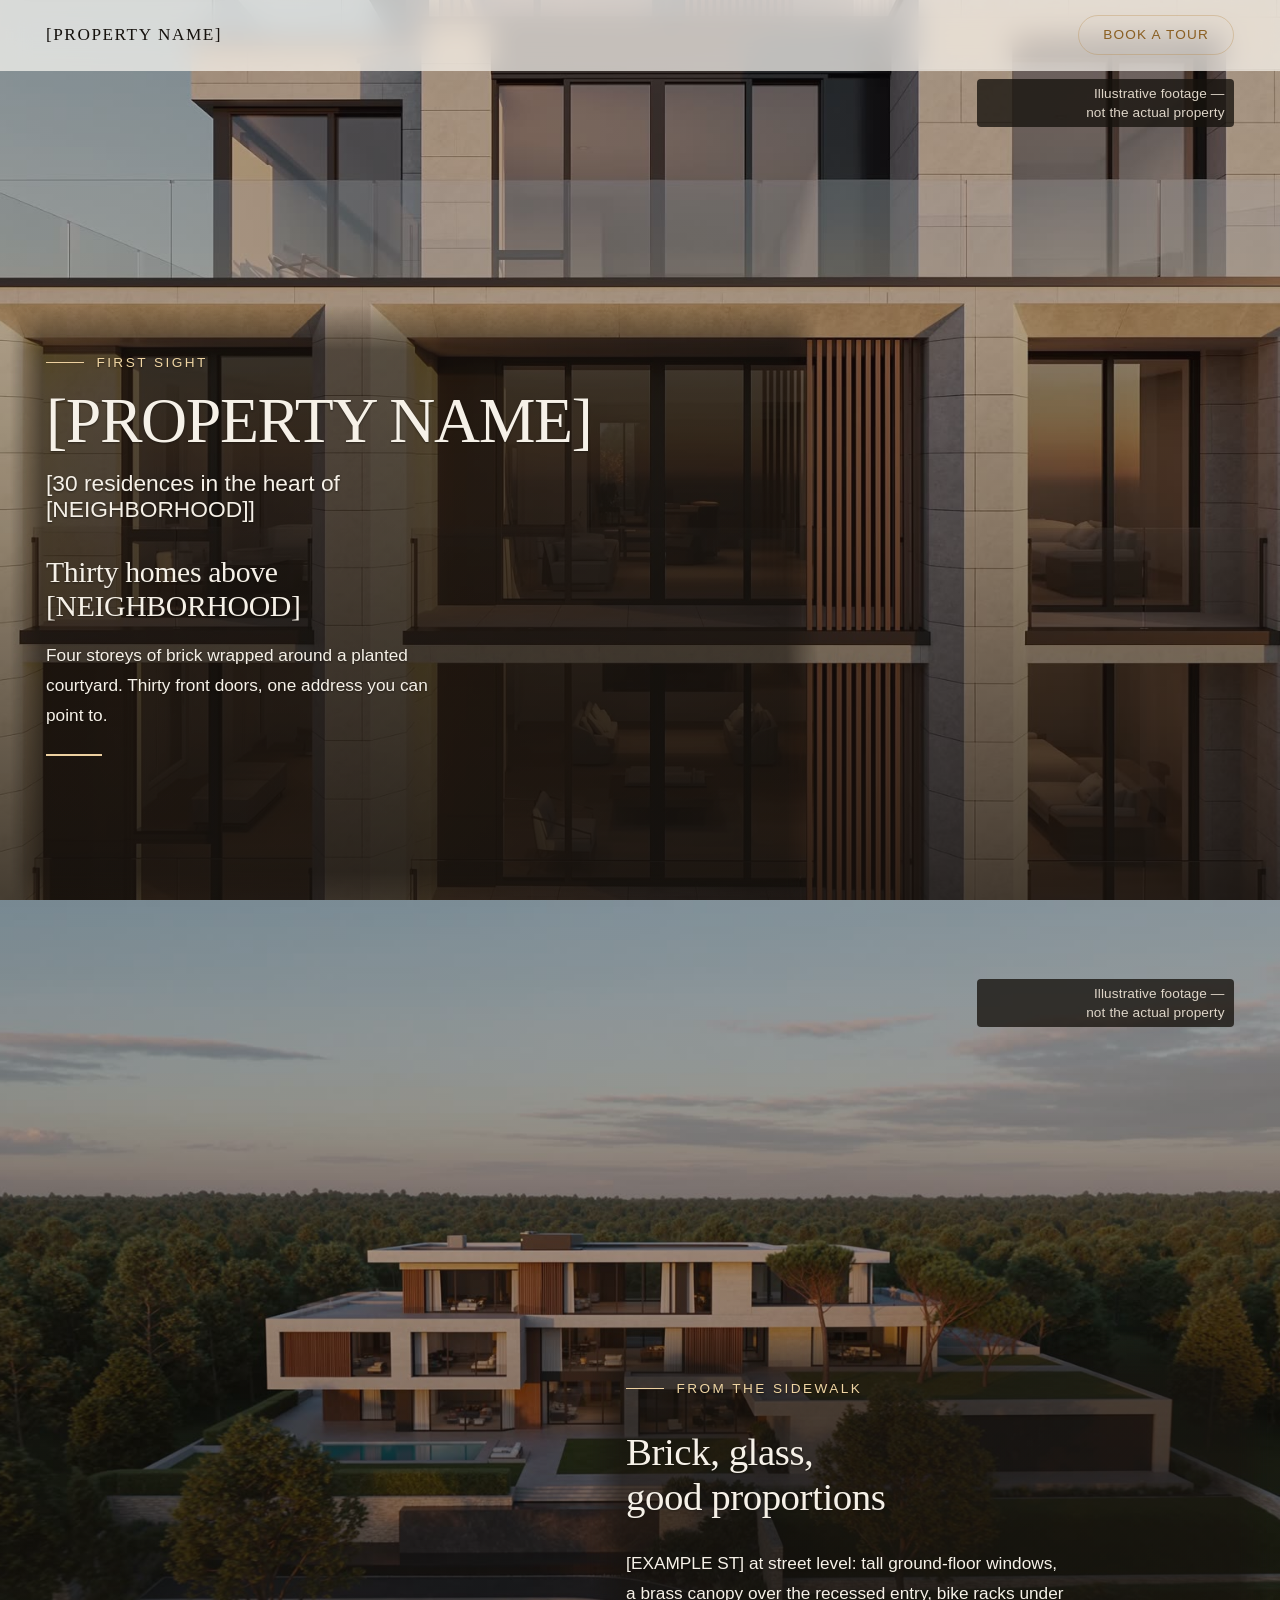
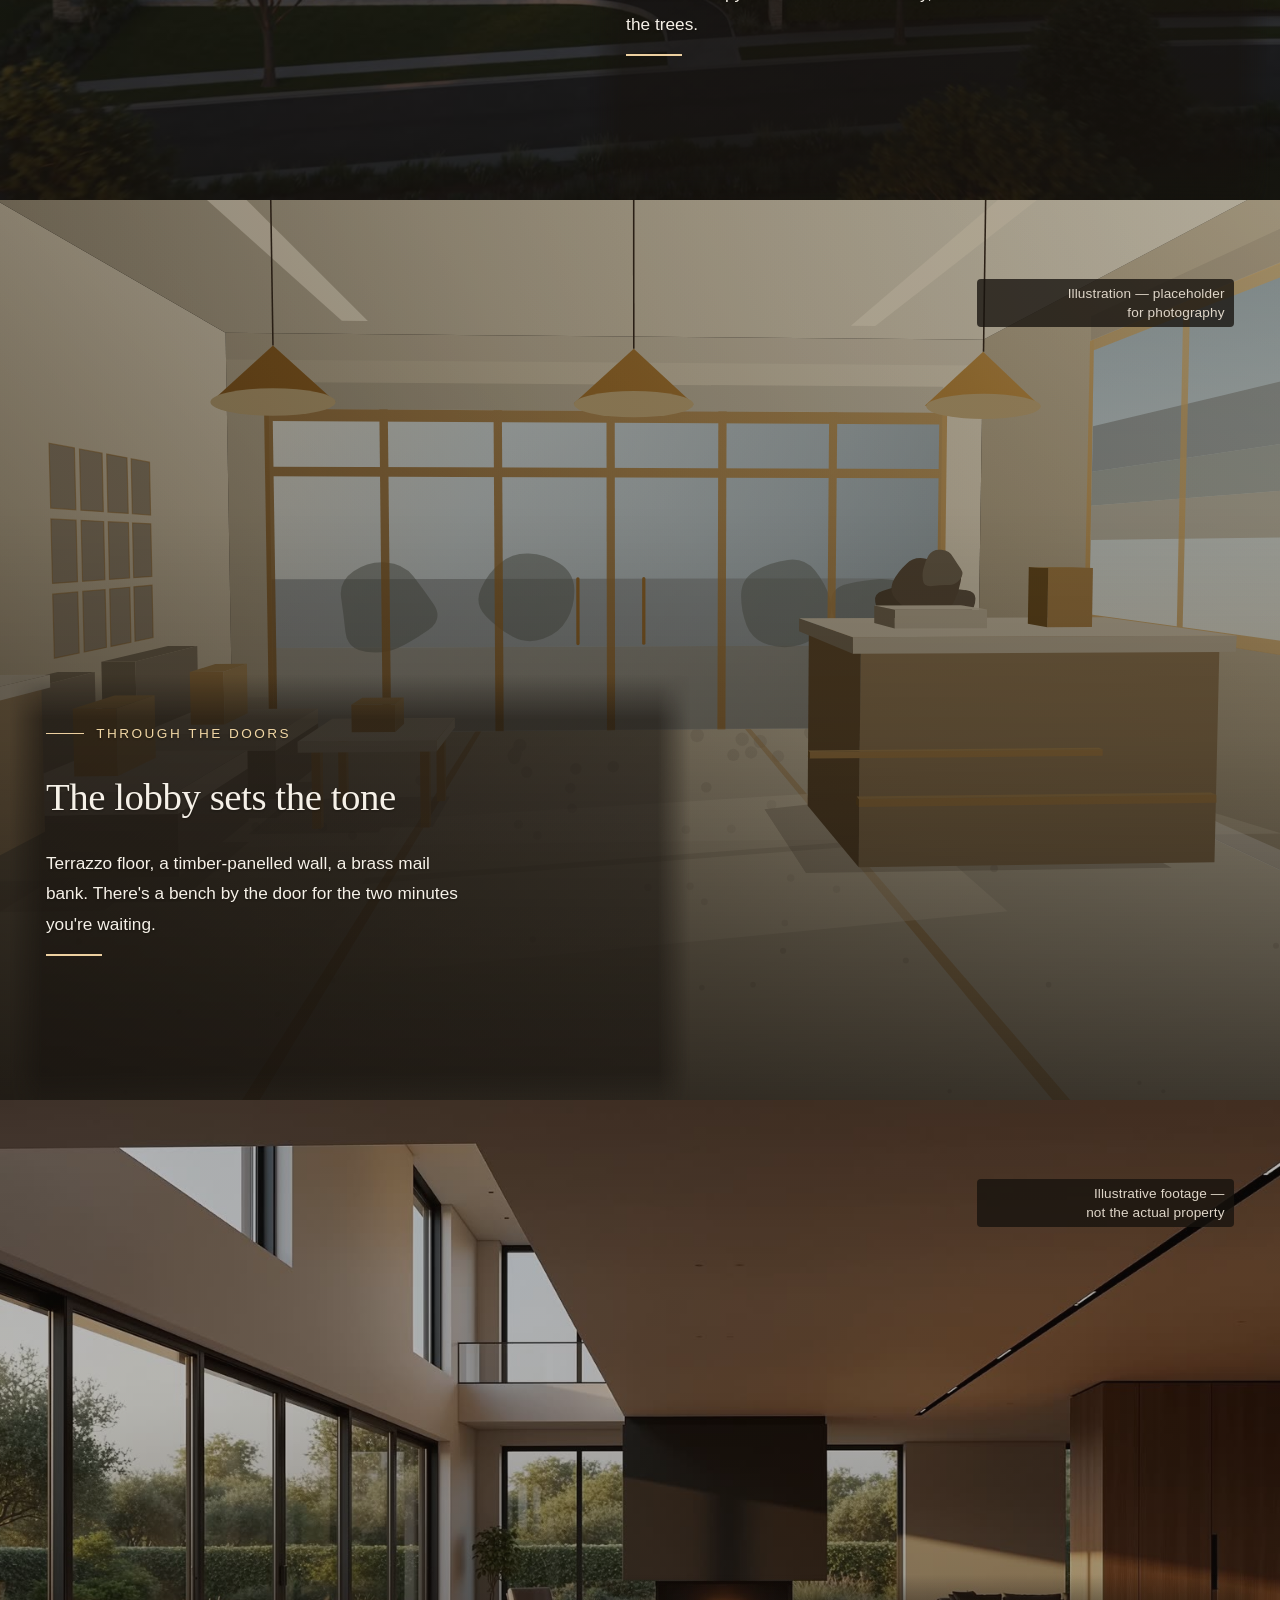
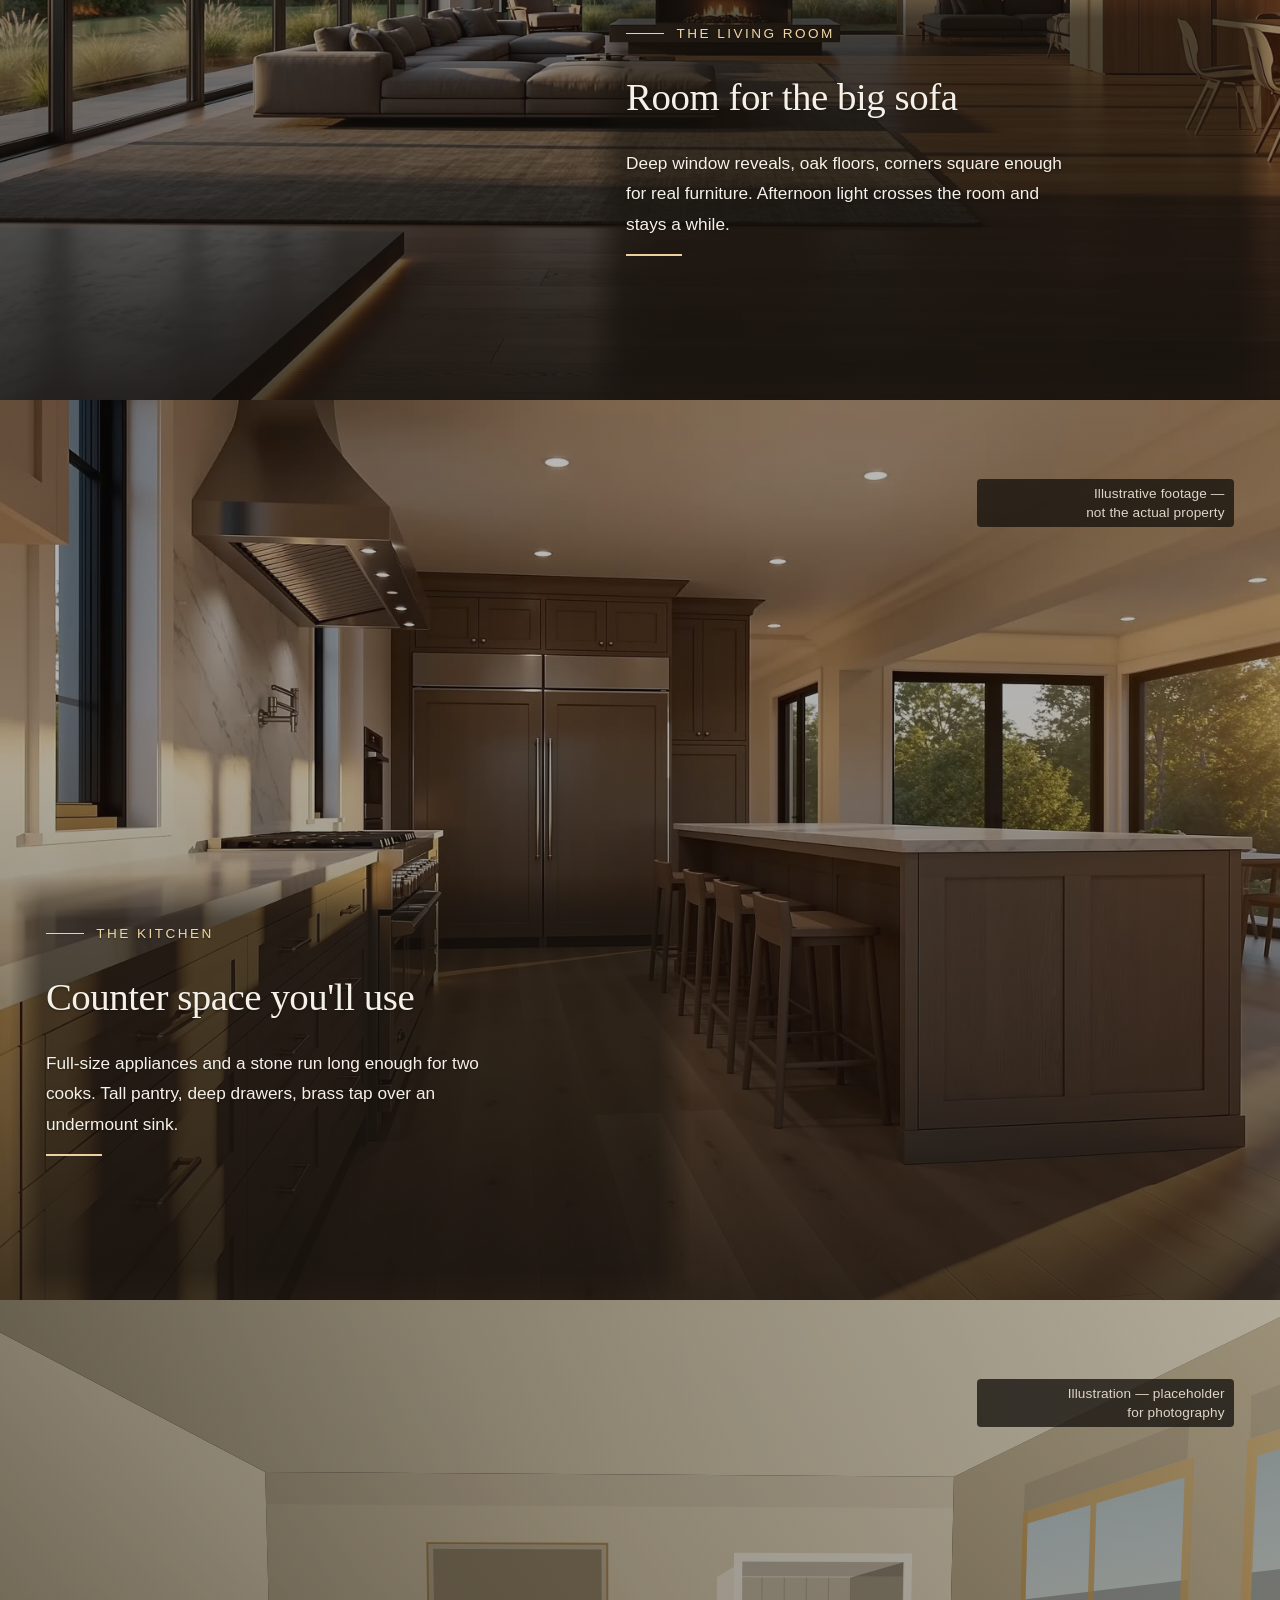
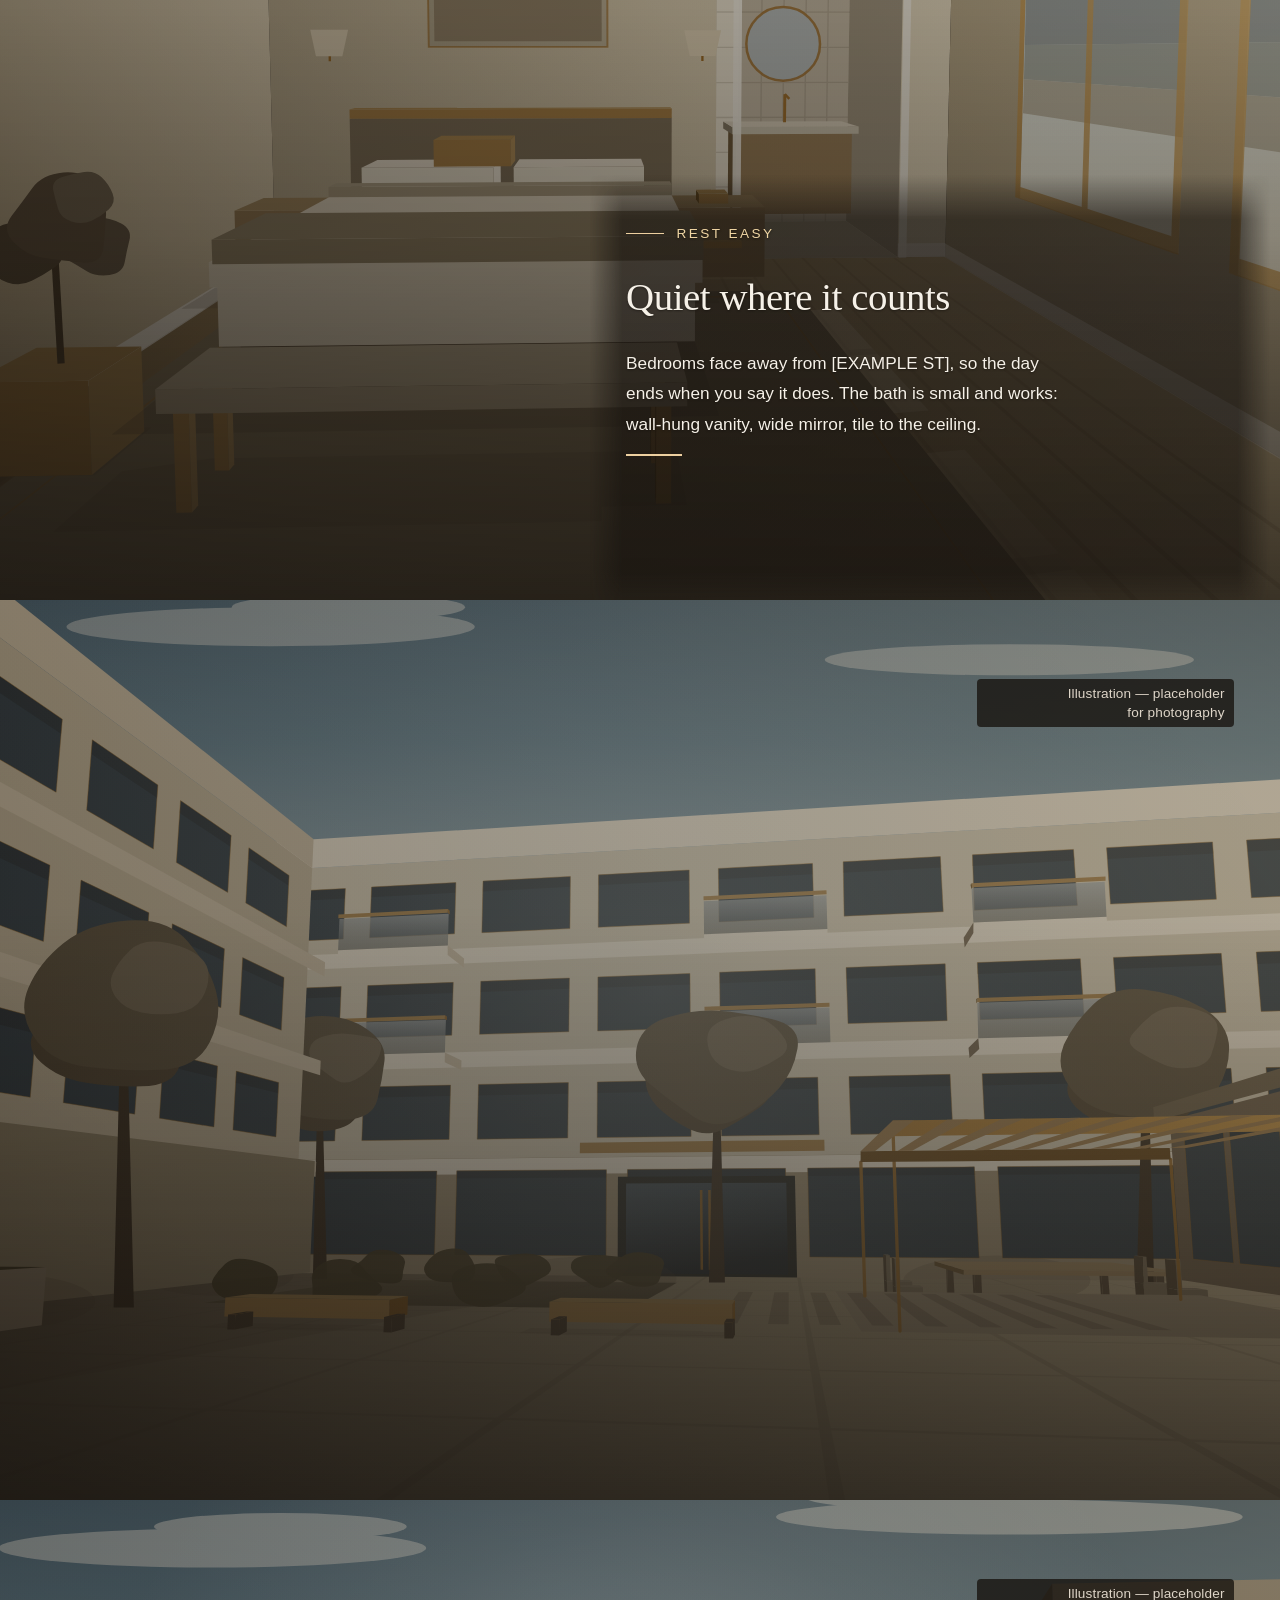
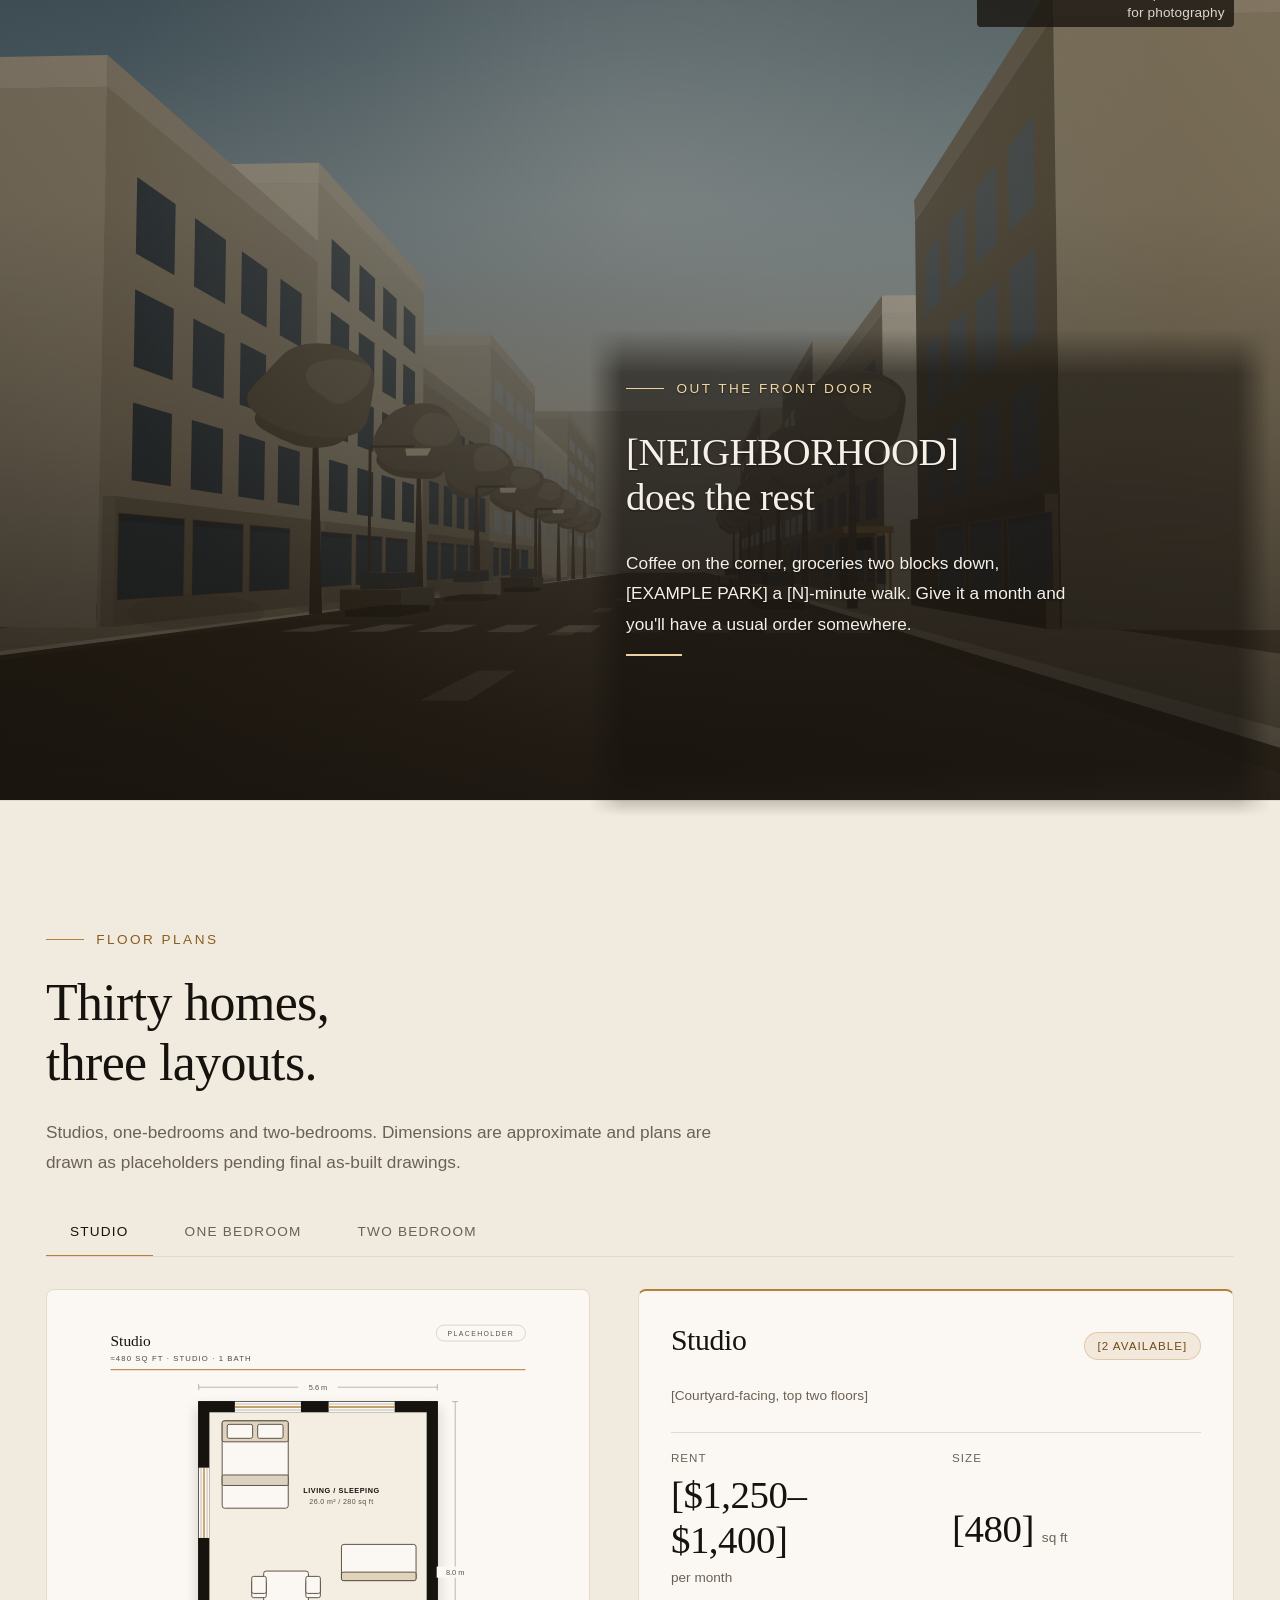
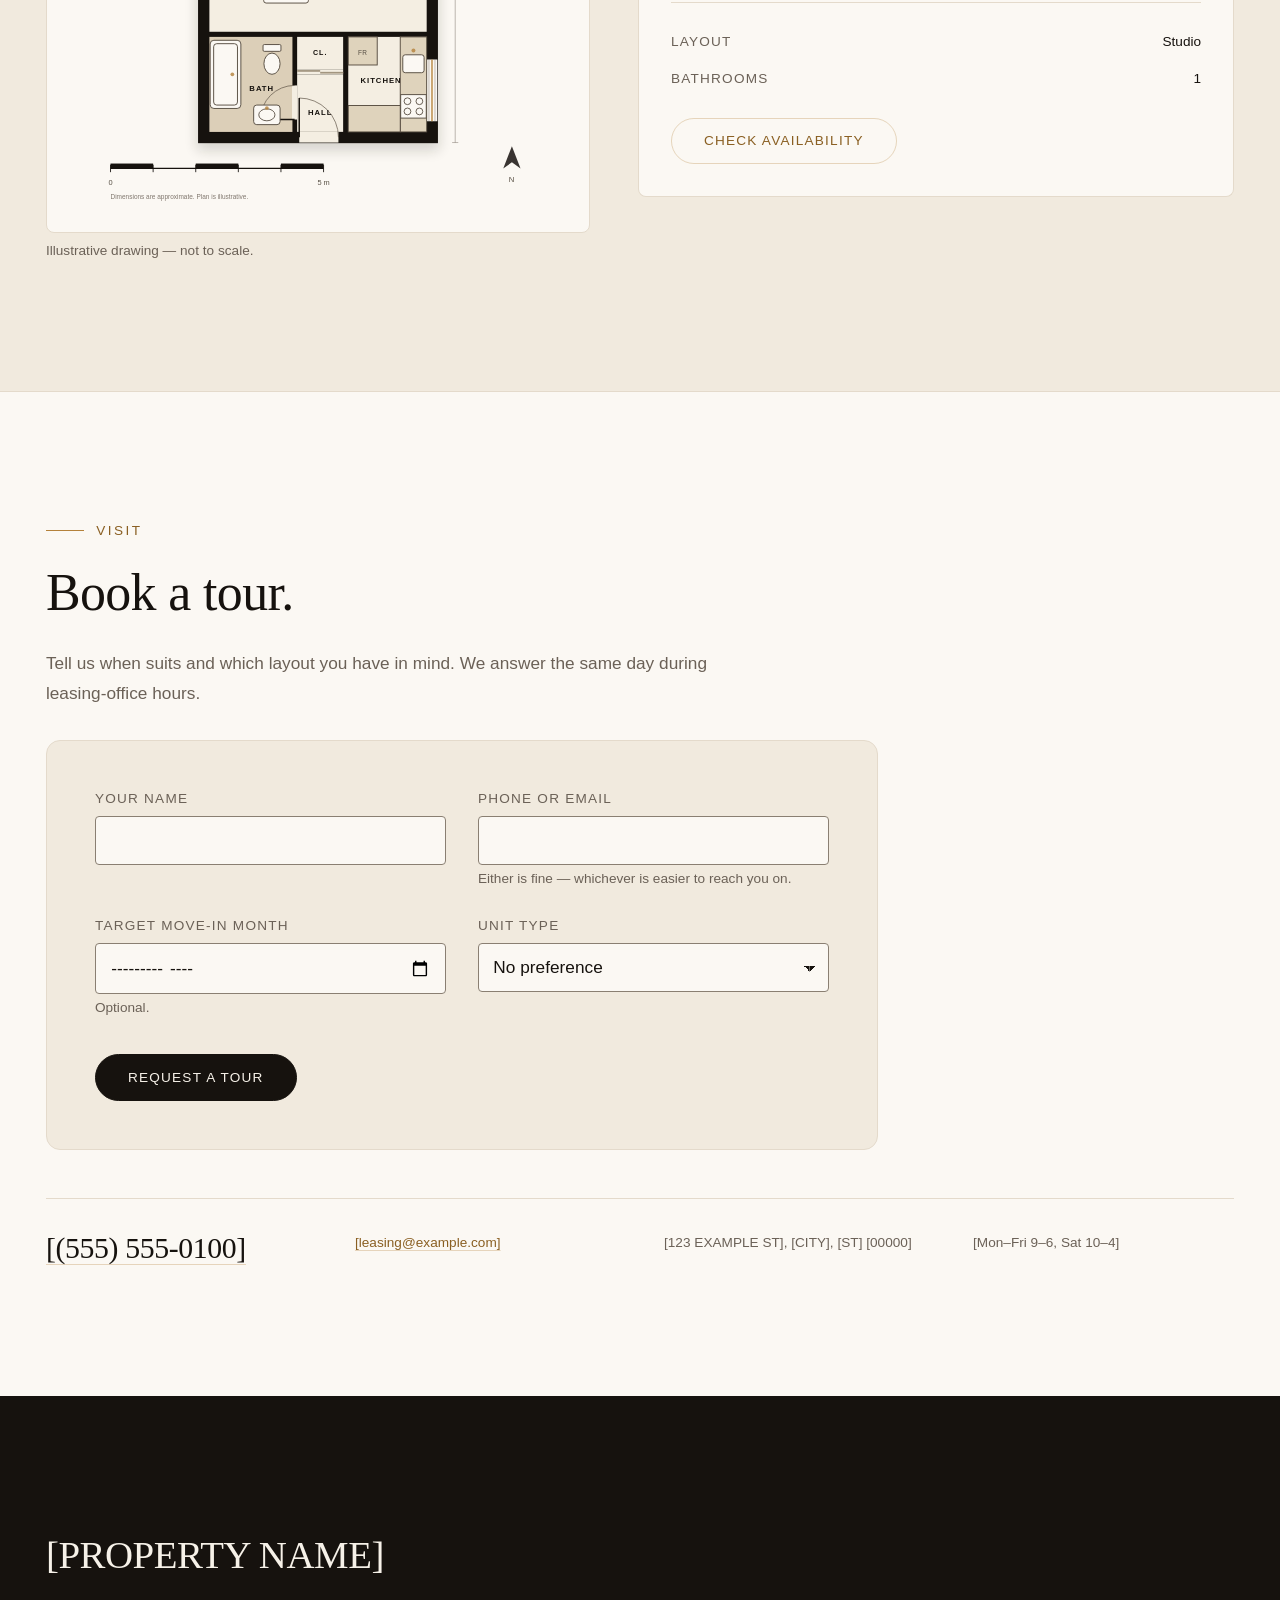
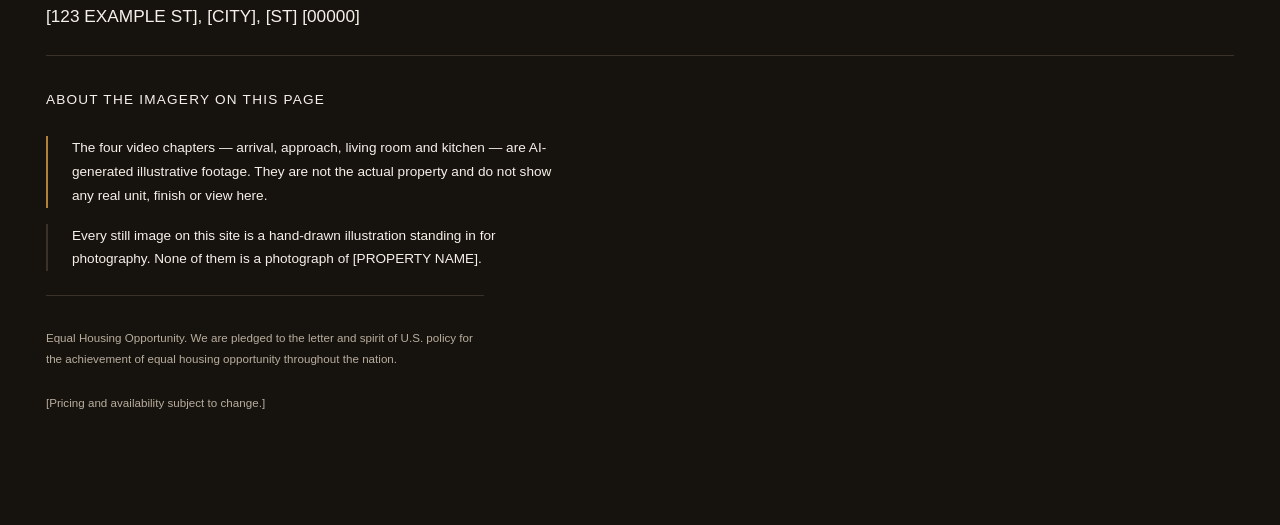
==== commit 3a8f699a: "WIP: snapshot Structure and Motion refinement in progress Co-Authored-By: Claude Fable 5 <noreply@an" ====
--- a/site/index.html
+++ b/site/index.html
@@ -76,7 +76,7 @@
                poster="assets/video/exterior-aerial-poster.jpg"
                muted playsinline preload="none"
                disablepictureinpicture aria-hidden="true"></video>
-        <p class="chapter__note" data-media-note>Illustrative footage — not the actual property</p>
+        <p class="chapter__note" data-media-note data-bind="legal.footageLabel">Illustrative footage — not the actual property</p>
       </div>
       <div class="chapter__copy">
         <p class="chapter__eyebrow" data-bind="chapters.arrival.eyebrow">[Arrival]</p>
@@ -98,7 +98,7 @@
                poster="assets/video/exterior-street-poster.jpg"
                muted playsinline preload="none"
                disablepictureinpicture aria-hidden="true"></video>
-        <p class="chapter__note" data-media-note>Illustrative footage — not the actual property</p>
+        <p class="chapter__note" data-media-note data-bind="legal.footageLabel">Illustrative footage — not the actual property</p>
       </div>
       <div class="chapter__copy">
         <p class="chapter__eyebrow" data-bind="chapters.approach.eyebrow">[Approach]</p>
@@ -115,6 +115,7 @@
         <img src="assets/lobby.svg"
              alt="Illustration of the lobby seen through the entry doors: a long timber-panelled wall, terrazzo floor, a brass mail wall, a bench and a pendant light over the concierge desk."
              loading="lazy" decoding="async" width="1600" height="1000">
+        <p class="chapter__note" data-media-note data-bind="legal.artLabel">Illustration — placeholder for photography</p>
       </div>
       <div class="chapter__copy">
         <p class="chapter__eyebrow" data-bind="chapters.entrance.eyebrow">[Entrance]</p>
@@ -134,7 +135,7 @@
                poster="assets/video/living-poster.jpg"
                muted playsinline preload="none"
                disablepictureinpicture aria-hidden="true"></video>
-        <p class="chapter__note" data-media-note>Illustrative footage — not the actual property</p>
+        <p class="chapter__note" data-media-note data-bind="legal.footageLabel">Illustrative footage — not the actual property</p>
       </div>
       <div class="chapter__copy">
         <p class="chapter__eyebrow" data-bind="chapters.living.eyebrow">[Living]</p>
@@ -154,7 +155,7 @@
                poster="assets/video/kitchen-poster.jpg"
                muted playsinline preload="none"
                disablepictureinpicture aria-hidden="true"></video>
-        <p class="chapter__note" data-media-note>Illustrative footage — not the actual property</p>
+        <p class="chapter__note" data-media-note data-bind="legal.footageLabel">Illustrative footage — not the actual property</p>
       </div>
       <div class="chapter__copy">
         <p class="chapter__eyebrow" data-bind="chapters.kitchen.eyebrow">[Kitchen]</p>
@@ -171,6 +172,7 @@
         <img src="assets/bedroom.svg"
              alt="Illustration of a bedroom and adjoining bath: a bed against a quiet wall beside a curtained window, a wardrobe, and through the open door a tiled bathroom with a wall-hung vanity and mirror."
              loading="lazy" decoding="async" width="1600" height="1000">
+        <p class="chapter__note" data-media-note data-bind="legal.artLabel">Illustration — placeholder for photography</p>
       </div>
       <div class="chapter__copy">
         <p class="chapter__eyebrow" data-bind="chapters.rest.eyebrow">[Rest]</p>
@@ -187,6 +189,7 @@
         <img src="assets/amenity-courtyard.svg"
              alt="Illustration of the shared courtyard: planted beds and a mature tree between brick wings, seating and a long table, with the glazed gym and laundry rooms visible behind the ground-floor windows."
              loading="lazy" decoding="async" width="1600" height="1000">
+        <p class="chapter__note" data-media-note data-bind="legal.artLabel">Illustration — placeholder for photography</p>
       </div>
       <div class="chapter__copy">
         <p class="chapter__eyebrow" data-bind="chapters.amenities.eyebrow">[Amenities]</p>
@@ -203,6 +206,7 @@
         <img src="assets/neighborhood.svg"
              alt="Illustration of [NEIGHBORHOOD] with the building marked in brass among the surrounding blocks: a main street of low storefronts, a park, a transit stop and the river a few streets away."
              loading="lazy" decoding="async" width="1600" height="1000">
+        <p class="chapter__note" data-media-note data-bind="legal.artLabel">Illustration — placeholder for photography</p>
       </div>
       <div class="chapter__copy">
         <p class="chapter__eyebrow" data-bind="chapters.neighborhood.eyebrow">[Neighborhood]</p>
--- a/site/css/layout.css
+++ b/site/css/layout.css
@@ -490,6 +490,10 @@
   z-index: 3;
   inset-block-start: calc(var(--header-height) + var(--space-2xs));
   inset-inline-end: var(--space-gutter);
+  /* Absolute positioning turns chapters.css's `inline-size: inline-block` into
+     a block, which would stretch the chip to its max width and leave the text
+     ranged right inside a wide empty slab. Shrink-to-fit restores the chip. */
+  inline-size: fit-content;
   max-inline-size: min(26rem, calc(100% - var(--space-gutter) * 2));
   padding: 0.4rem 0.7rem;
   background-color: rgb(var(--c-ink-rgb) / 0.78);
@@ -613,7 +617,7 @@
 .plans__tabs {
   display: flex;
   gap: var(--space-2xs);
-  margin-block-end: var(--space-xl);
+  margin-block-end: var(--space-lg);
   padding-block-end: 0;
   border-block-end: var(--hairline) solid var(--c-rule);
   /* Mobile: a single scrollable row rather than a wrapped, ragged block. */
@@ -744,47 +748,162 @@
 }
 
 /* --- the exact shape js/site.js builds ------------------------------------
-   Kept as a separate block so the generic rules above still carry any future
-   change of markup. */
-
-.plans__facts {
+   Round 2: site.js restructured a panel into a drawing with a caption on one
+   side and a comparison card on the other. */
+
+.plans__panels .plans__figure {
+  display: grid;
+  gap: var(--space-2xs);
+  justify-items: start;
+  margin: 0;
+  min-inline-size: 0;
+}
+
+.plans__panels .plans__caption {
+  color: var(--c-muted);
+  font-size: var(--step--1);
+  line-height: 1.45;
+}
+
+.plans__panels .plans__caption-text {
+  font-size: inherit;
+}
+
+.plans__panels .plans__facts {
   display: grid;
   gap: var(--space-md);
   align-content: start;
   justify-items: start;
+  min-inline-size: 0;
   padding-block-start: var(--space-md);
   border-block-start: 2px solid var(--c-accent);
 }
 
-.plans__spec {
-  color: var(--c-muted);
-  font-size: var(--step--1);
-  letter-spacing: var(--ls-caps);
-  text-transform: uppercase;
-  max-inline-size: none;
-}
-
-.plans__rent {
-  color: var(--c-ink);
-  font-family: var(--font-display);
-  font-size: var(--step-3);
+/* Name and availability on one baseline, name first and allowed to wrap; the
+   badge holds its own line height so the two never look kerned apart. */
+.plans__panels .plans__facts-head {
+  display: flex;
+  flex-wrap: wrap;
+  align-items: baseline;
+  justify-content: space-between;
+  gap: var(--space-2xs) var(--space-md);
+  inline-size: 100%;
+}
+
+.plans__panels .plans__name {
+  font-size: var(--step-2);
   line-height: var(--lh-snug);
-  letter-spacing: var(--ls-heading);
-  max-inline-size: none;
-}
-
-.plans__badge {
+  margin: 0;
+}
+
+/* The `.plans__panels p` rule above is also one class, and it comes first, so
+   the badge used to lose the cascade and render muted grey. Scoped by parent
+   to win it back — brass on a brass tint, at the deeper step so a --step--2
+   label still clears 4.5:1. */
+.plans__panels .plans__facts-head .plans__badge {
+  align-self: baseline;
   padding: 0.3rem 0.8rem;
   background-color: var(--c-accent-a12);
   border: var(--hairline) solid var(--c-accent-a30);
   border-radius: var(--radius-pill);
-  /* Brass on a brass tint needs the deeper step to clear 4.5:1 at this size. */
   color: var(--c-accent-deeper);
   font-size: var(--step--2);
   font-weight: var(--fw-medium);
   letter-spacing: var(--ls-caps);
   text-transform: uppercase;
+  line-height: 1.4;
+  white-space: nowrap;
   max-inline-size: none;
+}
+
+.plans__panels .plans__note {
+  color: var(--c-muted);
+  font-size: var(--step--1);
+  line-height: var(--lh-loose);
+  max-inline-size: 40ch;
+}
+
+/* Rent and size are what anyone actually compares, so they are the biggest
+   thing in the panel and they sit side by side as soon as there is room. */
+.plans__panels .plans__keyfigures {
+  display: grid;
+  gap: var(--space-md);
+  inline-size: 100%;
+  margin-block-start: 0;
+  padding-block: var(--space-sm);
+  border-block: var(--hairline) solid var(--c-rule);
+}
+
+.plans__panels .plans__keyfigure {
+  display: grid;
+  gap: var(--space-3xs);
+  min-inline-size: 0;
+}
+
+.plans__panels .plans__keyfigure-label {
+  color: var(--c-muted);
+  font-size: var(--step--2);
+  letter-spacing: var(--ls-caps);
+  text-transform: uppercase;
+}
+
+.plans__panels .plans__keyfigure-value {
+  display: flex;
+  flex-wrap: wrap;
+  align-items: baseline;
+  gap: 0.35em;
+  margin: 0;
+  padding: 0;
+  border: 0;
+  color: var(--c-ink);
+  font-family: var(--font-display);
+  line-height: var(--lh-snug);
+}
+
+.plans__panels .plans__rent,
+.plans__panels .plans__size {
+  font-size: var(--step-2);
+  letter-spacing: var(--ls-heading);
+}
+
+.plans__panels .plans__keyfigure-unit {
+  color: var(--c-muted);
+  font-family: var(--font-body);
+  font-size: var(--step--1);
+  letter-spacing: var(--ls-body);
+}
+
+.plans__panels .plans__specs {
+  display: grid;
+  gap: var(--space-2xs);
+  inline-size: 100%;
+  margin-block-start: 0;
+}
+
+.plans__panels .plans__specrow {
+  display: flex;
+  flex-wrap: wrap;
+  align-items: baseline;
+  justify-content: space-between;
+  gap: var(--space-sm);
+  padding-block: var(--space-3xs);
+}
+
+.plans__panels .plans__specrow-label {
+  color: var(--c-muted);
+  font-size: var(--step--1);
+  letter-spacing: var(--ls-caps);
+  text-transform: uppercase;
+}
+
+.plans__panels .plans__specrow-value {
+  margin: 0;
+  padding: 0;
+  border: 0;
+  color: var(--c-ink);
+  font-family: var(--font-body);
+  font-size: var(--step--1);
+  line-height: 1.5;
 }
 
 .plans__cta {
@@ -924,6 +1043,20 @@
   justify-self: start;
   grid-column: 1 / -1;
   margin-block-start: var(--space-2xs);
+}
+
+/* The "not yet connected" confirmation carries the phone, email and hours —
+   with no backend wired, those links ARE the fallback, so they are set at
+   reading size and given the accent, not left as body-coloured runs of text. */
+.tour__confirmation-tel,
+.tour__confirmation-mail {
+  color: var(--c-accent-deep);
+  font-weight: var(--fw-medium);
+  white-space: nowrap;
+}
+
+.tour__confirmation-hours {
+  color: var(--c-muted);
 }
 
 /* Success / "not yet connected" confirmation from site.js. */
@@ -1148,6 +1281,56 @@
   font-size: var(--step-0);
 }
 
+/* --- the honesty disclosure -------------------------------------------------
+   These are the lines that say the footage is AI-generated and the drawings
+   are placeholders. They are the most important text in the footer and they
+   are deliberately NOT set at fine-print size: --step--1 with a real measure,
+   on the full-strength on-dark colour, so they read as a statement rather than
+   as something being got out of the way. Round 1 had them at --step--2 running
+   the whole 1440px, which is both harder to read and easier to dismiss.
+   -------------------------------------------------------------------------- */
+
+.site-footer__honesty {
+  margin-block-start: var(--space-xl);
+  padding-block-start: var(--space-lg);
+  border-block-start: var(--hairline) solid var(--c-rule-invert);
+}
+
+.site-footer__honesty-title {
+  color: var(--text-on-dark);
+  font-size: var(--step--1);
+  font-weight: var(--fw-medium);
+  letter-spacing: var(--ls-caps);
+  text-transform: uppercase;
+}
+
+/* Scoped past the generic `.site-footer ul`, which is one class + one element
+   and would otherwise win the gap back. */
+.site-footer .site-footer__honesty-list {
+  display: grid;
+  gap: var(--space-sm);
+  margin-block-start: var(--space-md);
+  list-style: none;
+  padding: 0;
+}
+
+.site-footer__honesty-item {
+  max-inline-size: 68ch;
+  color: var(--text-on-dark);
+  font-size: var(--step--1);
+  line-height: var(--lh-loose);
+}
+
+.site-footer__honesty-item--footage {
+  padding-inline-start: var(--space-md);
+  border-inline-start: 2px solid var(--c-accent);
+}
+
+.site-footer__honesty-item--stills {
+  padding-inline-start: var(--space-md);
+  border-inline-start: 2px solid var(--c-rule-invert);
+}
+
 .site-footer__equal-housing {
   margin-block-start: var(--space-xl);
   padding-block-start: var(--space-lg);
@@ -1155,14 +1338,12 @@
 }
 
 .site-footer__equal-housing,
-.site-footer__imagery,
 .site-footer__disclaimer {
   color: var(--text-on-dark-secondary);
   font-size: var(--step--2);
   max-inline-size: 68ch;
 }
 
-.site-footer__imagery,
 .site-footer__disclaimer {
   margin-block-start: var(--space-2xs);
 }
@@ -1274,6 +1455,18 @@
 
 /* Large phone / small tablet. */
 @media (min-width: 34rem) {
+  /* Rent beside size: the two numbers anyone is actually comparing, on one
+     line, so a plan can be read at a glance without scrolling. */
+  .plans__panels .plans__keyfigures {
+    grid-template-columns: repeat(2, minmax(0, 1fr));
+    gap: var(--space-lg);
+  }
+
+  .plans__panels .plans__rent,
+  .plans__panels .plans__size {
+    font-size: var(--step-3);
+  }
+
   .tour__form {
     padding: var(--space-xl);
   }
@@ -1289,12 +1482,15 @@
     /* Drawing left, facts right, both hung from the same top line. Round 1
        centred the facts column against a very tall drawing, which is what made
        it look like it was floating on its own. */
-    grid-template-columns: minmax(0, 1.15fr) minmax(15rem, 0.85fr);
+    /* The drawing's column is sized to the drawing's own cap rather than to a
+       fraction, so there is no dead space between the plan and the card when
+       the square is height-limited on a short screen. */
+    grid-template-columns: minmax(0, 34rem) minmax(15rem, 1fr);
     gap: var(--space-xl);
     align-items: start;
   }
 
-  .plans__facts {
+  .plans__panels .plans__facts {
     padding: var(--space-lg);
     background-color: var(--c-paper);
     border: var(--hairline) solid var(--c-rule);
@@ -1334,7 +1530,7 @@
 
   .plans__intro,
   .tour__intro {
-    padding-block-end: var(--space-xl);
+    padding-block-end: var(--space-lg);
   }
 
   .section__title {
--- a/site/css/chapters.css
+++ b/site/css/chapters.css
@@ -118,7 +118,7 @@
   --scrim-ink: 22, 18, 14;          /* --c-ink #16120E as an rgb triplet */
   --scrim-media-top: 0.3;           /* thinnest point of the veil, at the top */
   --scrim-media-foot: 0.78;         /* thickest point, at the foot            */
-  --scrim-copy-alpha: 0.52;         /* the panel directly behind the copy     */
+  --scrim-copy-alpha: 0.56;         /* the panel directly behind the copy     */
 
   /* The panel bleeds this far past the copy block on each axis, and fades out
      across the last part of that bleed. Feather < bleed, always, so the text
@@ -356,8 +356,8 @@
   background: linear-gradient(
     to bottom,
     rgba(var(--scrim-ink), 0) 0,
-    rgba(var(--scrim-ink), var(--scrim-copy-alpha, 0.52)) var(--scrim-feather-y, 2.25rem),
-    rgba(var(--scrim-ink), var(--scrim-copy-alpha, 0.52)) calc(100% - var(--scrim-feather-y, 2.25rem)),
+    rgba(var(--scrim-ink), var(--scrim-copy-alpha, 0.56)) var(--scrim-feather-y, 2.25rem),
+    rgba(var(--scrim-ink), var(--scrim-copy-alpha, 0.56)) calc(100% - var(--scrim-feather-y, 2.25rem)),
     rgba(var(--scrim-ink), 0) 100%
   );
 
@@ -388,7 +388,7 @@
    solid ink and which measures 5.4:1 here against an impossible pure-white
    frame. The text-shadow is belt-and-braces for an unusually bright patch. */
 .chapter:not([data-copy-scrim="off"]) .chapter__eyebrow {
-  color: #e9c68f;
+  color: #f0d6a4;
   text-shadow: 0 1px 2px rgba(var(--scrim-ink), 0.6);
 }
 
@@ -426,9 +426,8 @@
   color: #ded5c8;
   font-family: var(--font-body, sans-serif);
   font-size: var(--step--1, 0.8125rem);
-  line-height: 1.35;
-  letter-spacing: var(--ls-caps, 0.09em);
-  text-transform: uppercase;
+  line-height: 1.4;
+  letter-spacing: 0.01em;
   text-wrap: balance;
 }
 
@@ -504,9 +503,10 @@
     --copy-rise: 24px;
     --copy-release: 15px;
 
-    --scrim-pad-y: 2.75rem;
-    --scrim-pad-x: 1.75rem;
-    --scrim-feather-y: 2.5rem;
+    --scrim-bleed-y: 3rem;
+    --scrim-bleed-x: 2.25rem;
+    --scrim-feather-y: 2.75rem;
+    --scrim-feather-x: 2rem;
   }
 
   /* The stagger opens up to match. Kept in document order: eyebrow 2, title 6,
@@ -607,10 +607,13 @@
           completely — veil, panel and light text all go together, so they
           cannot come apart.
 
-      `.chapter__copy` also picks up padding here (2.25rem / 1.25rem, more at
-      48em) because the scrim panel is one of its backgrounds and the text has
-      to sit inside it. If layout.css wants a different inset, set it on a
-      wrapper or on `.chapter`, not on `.chapter__copy`.
+      The scrim panel is a `::before` on `.chapter__copy` that bleeds outward
+      on all four sides, so it changes no box model and needs no padding from
+      you. It does need two things: `.chapter__copy::before` left alone, and
+      `.chapter__copy` to stay a positioned element. This file supplies
+      `position: relative` at zero specificity via `:where()`, so any
+      `position` layout.css sets — including `absolute` for a full-bleed
+      placement — wins automatically and everything still works.
 
    C. WHAT THIS FILE DOES NOT SET ON `.chapter__media`. No `position`, no
       `inset`, no `z-index`, no `aspect-ratio` — a full-bleed rebuild is free
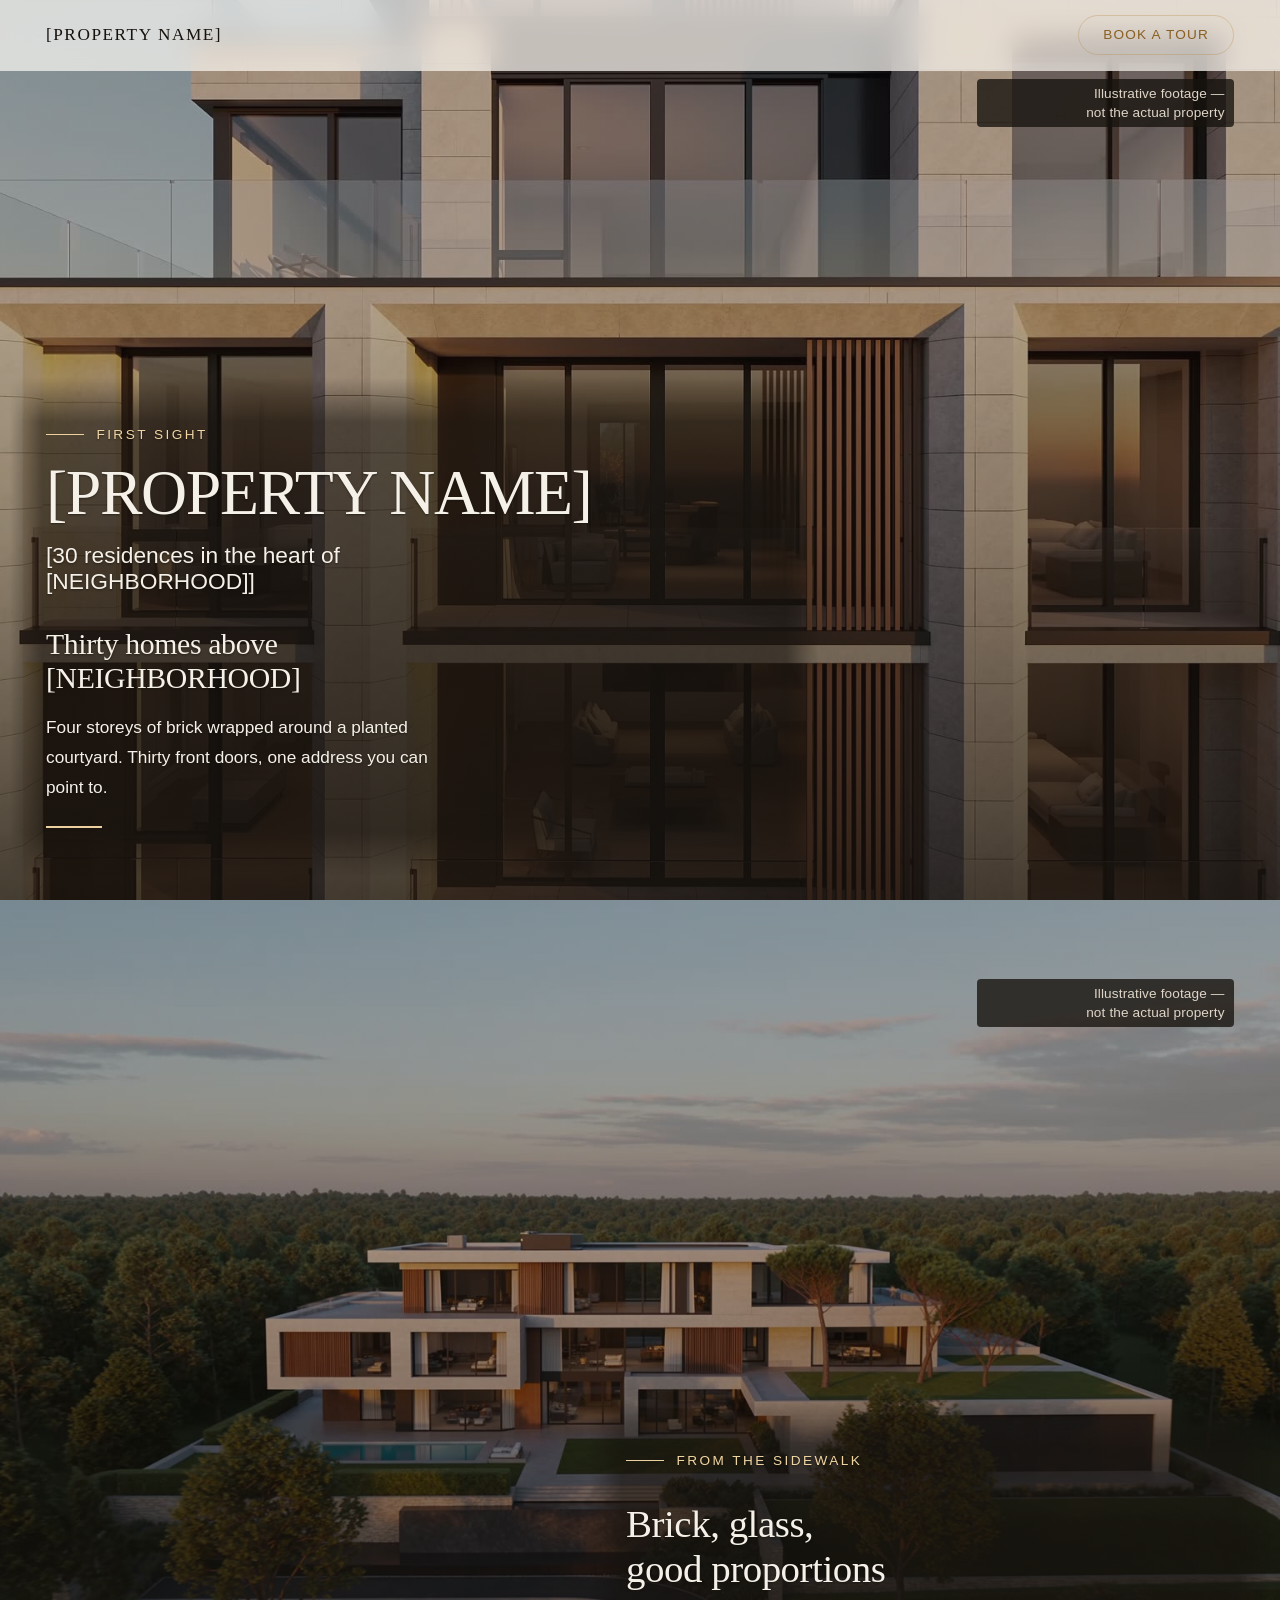
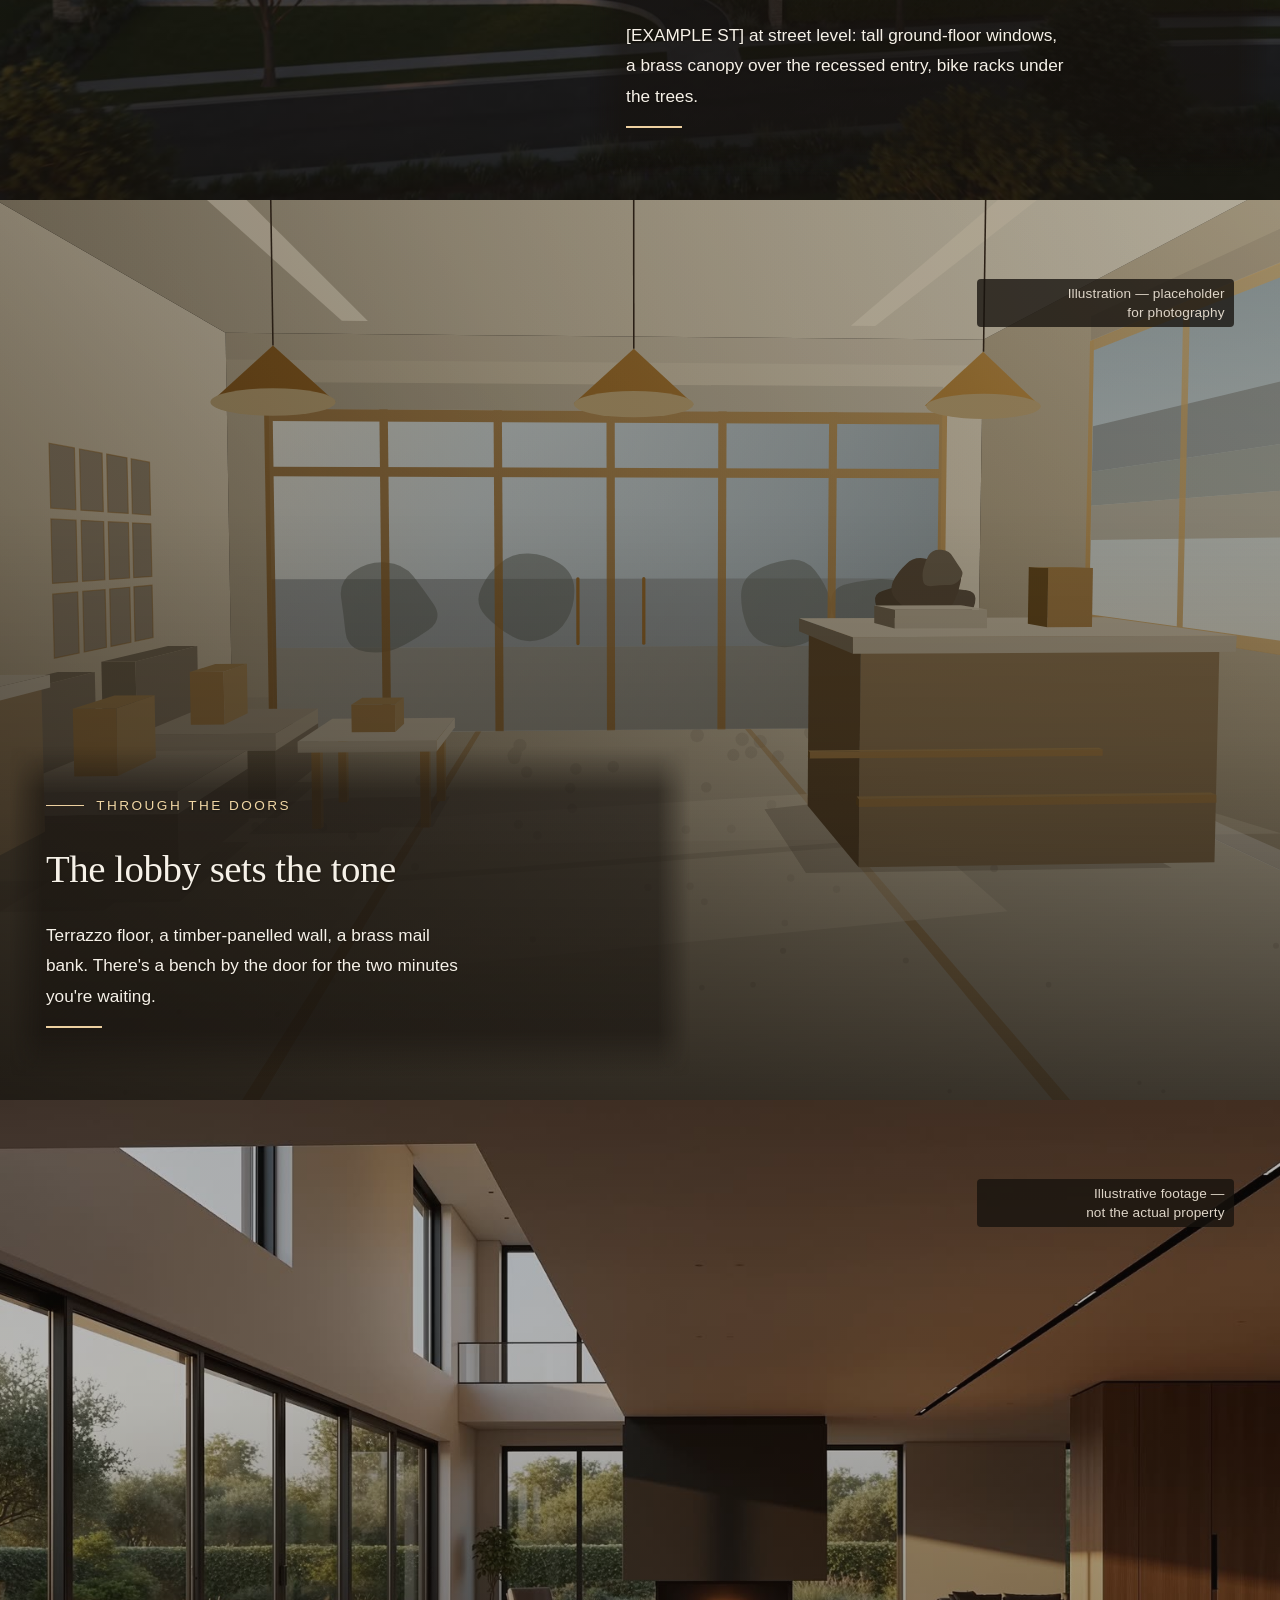
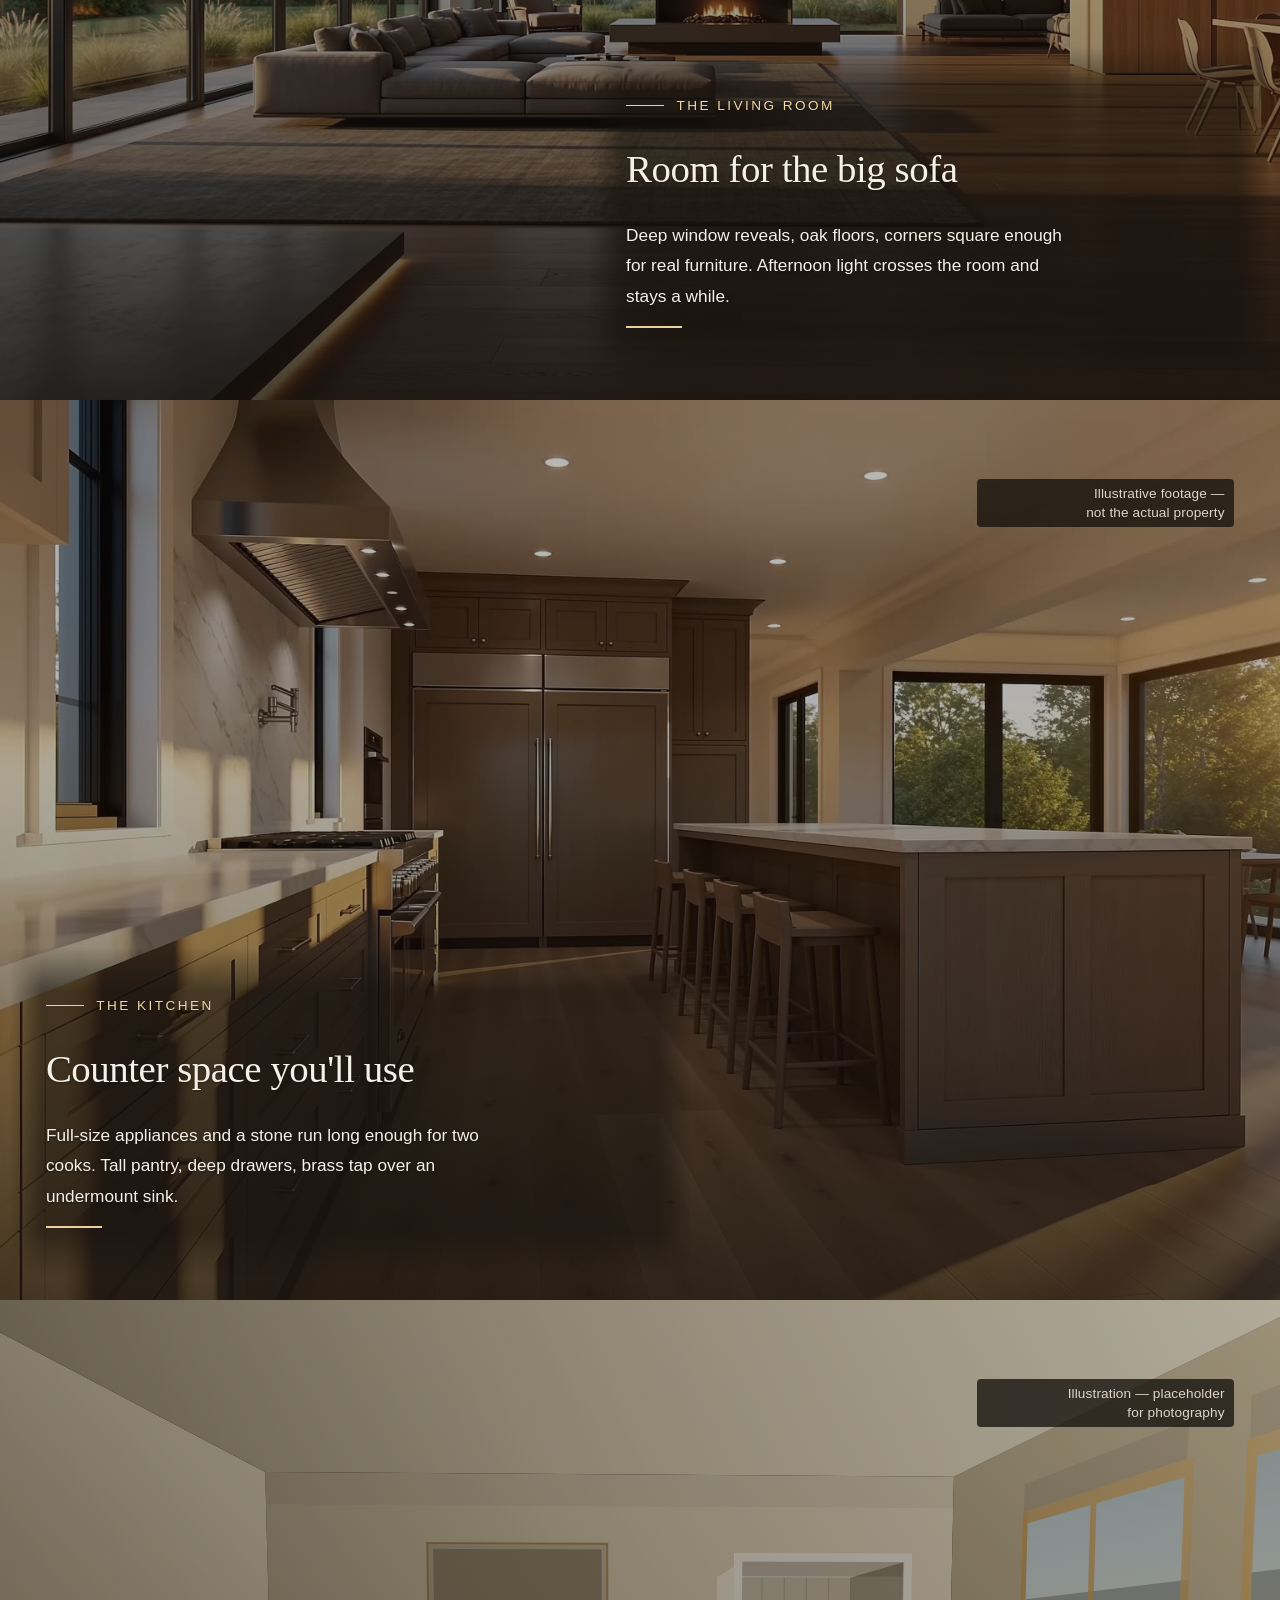
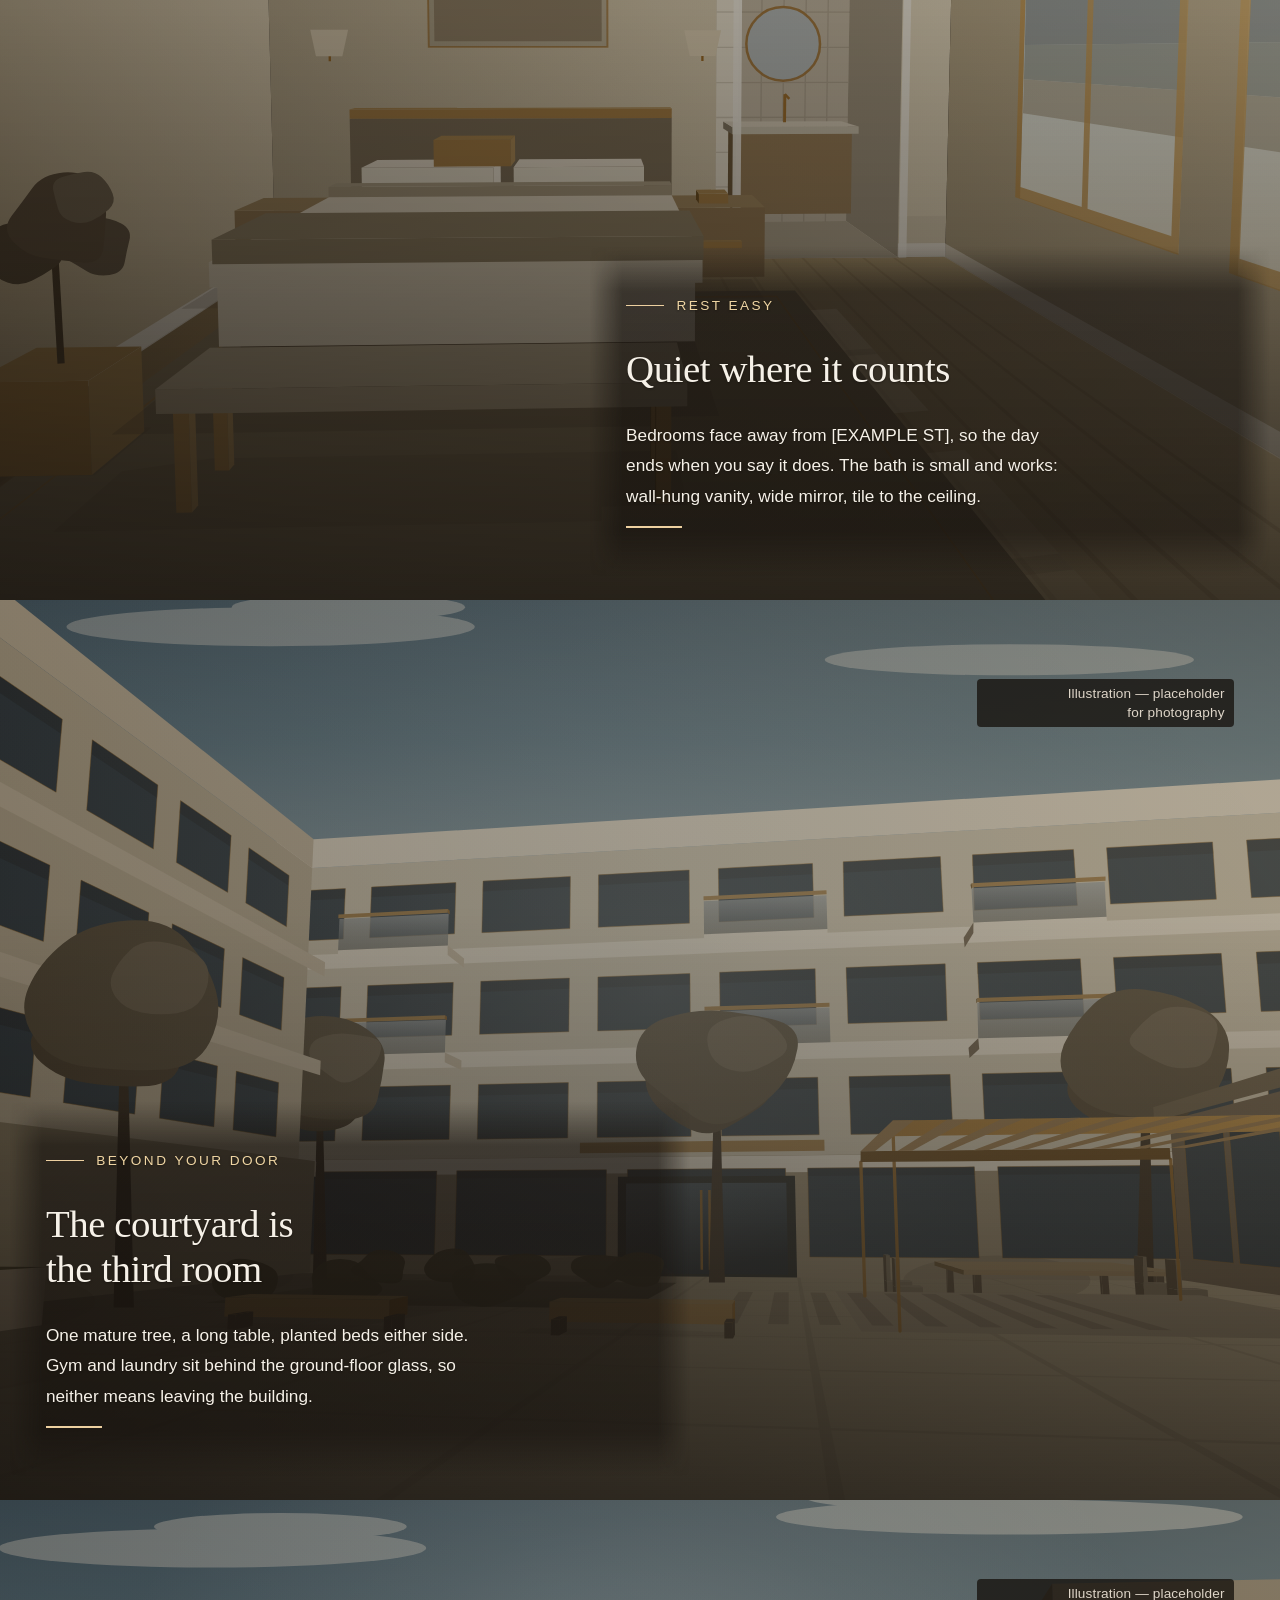
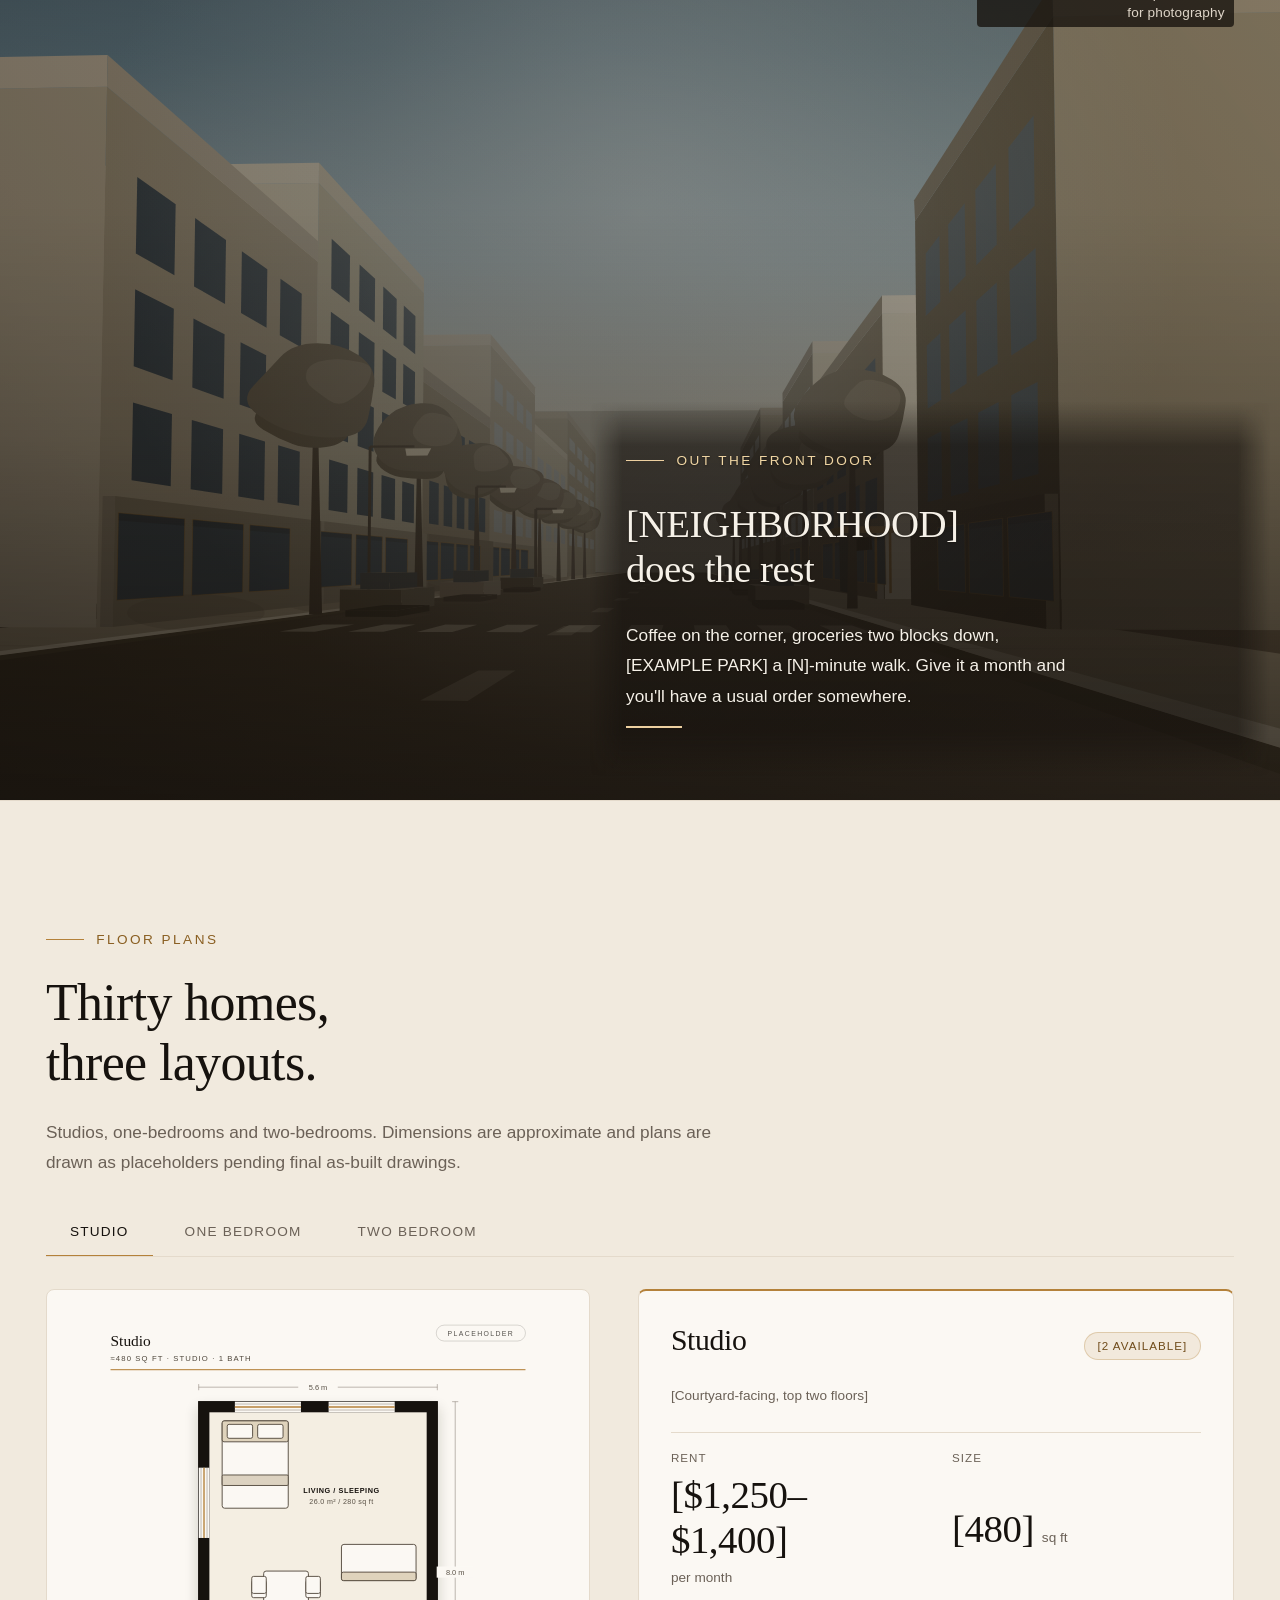
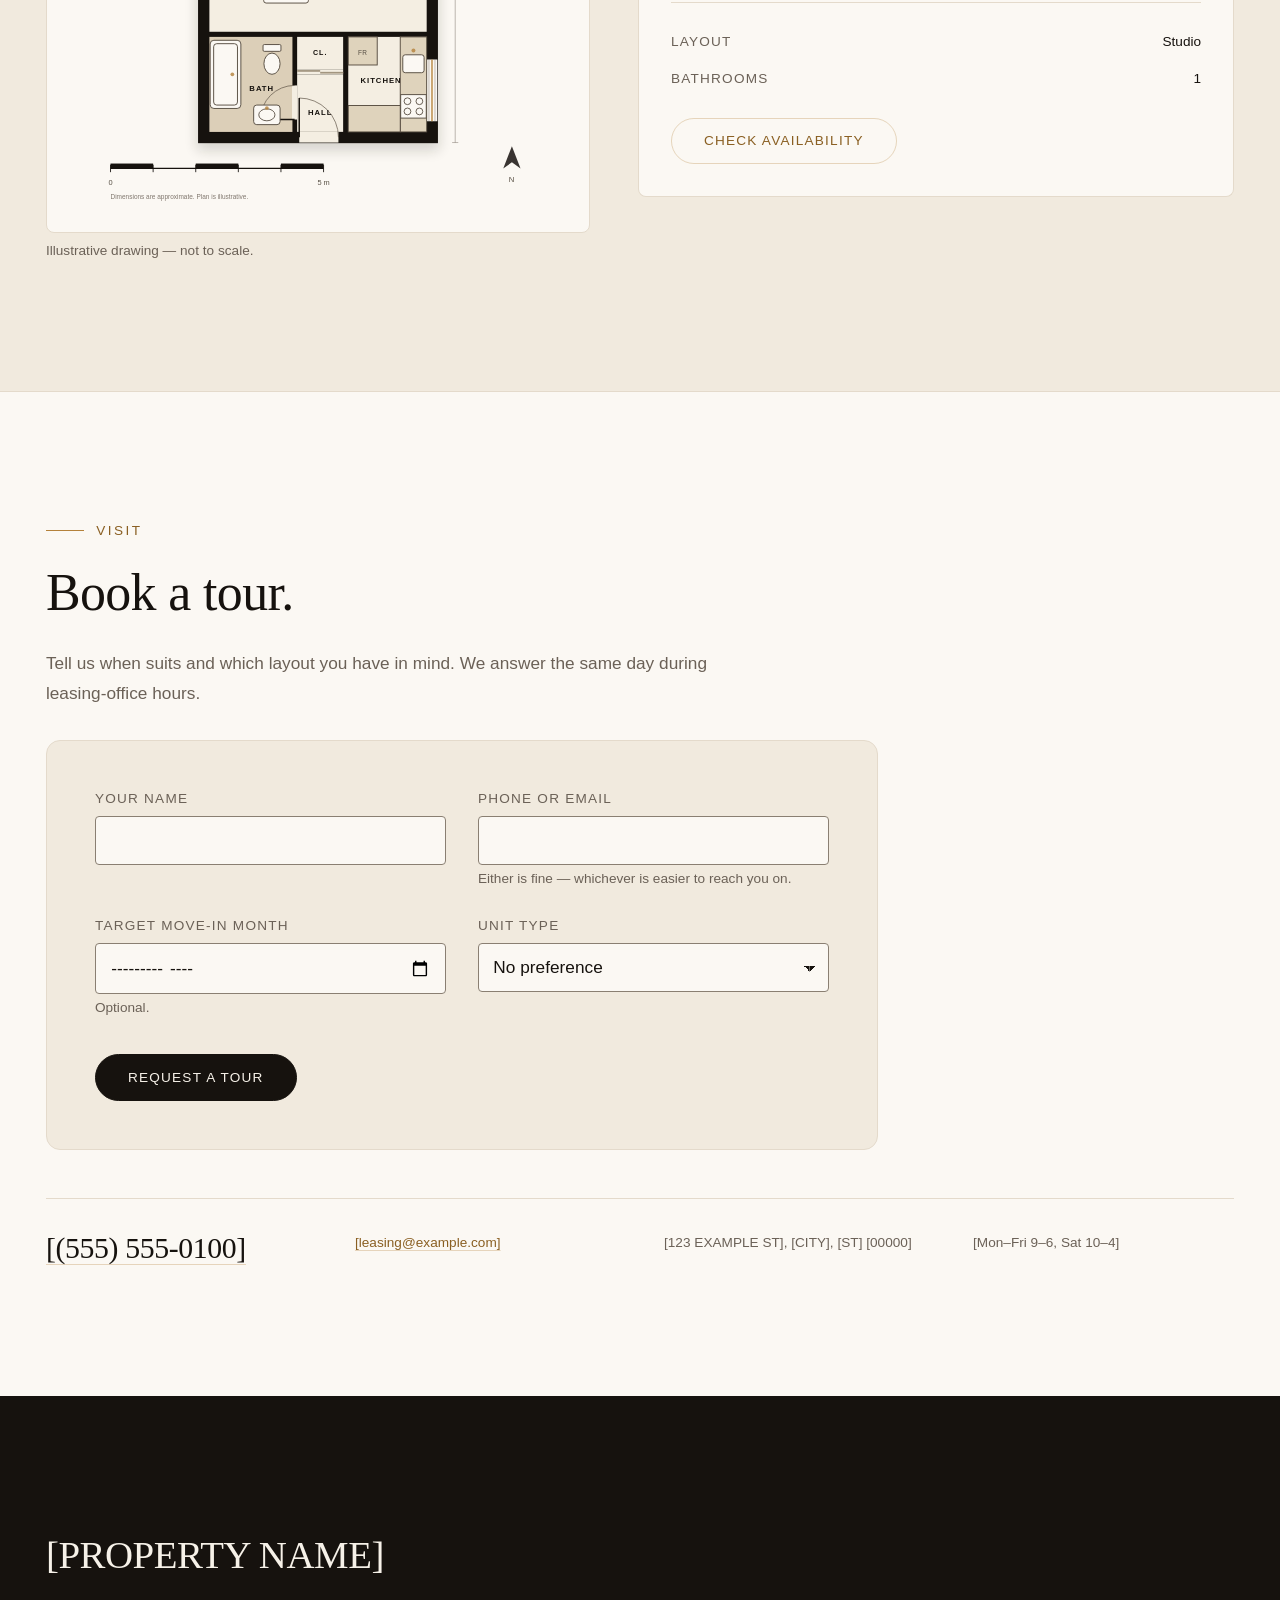
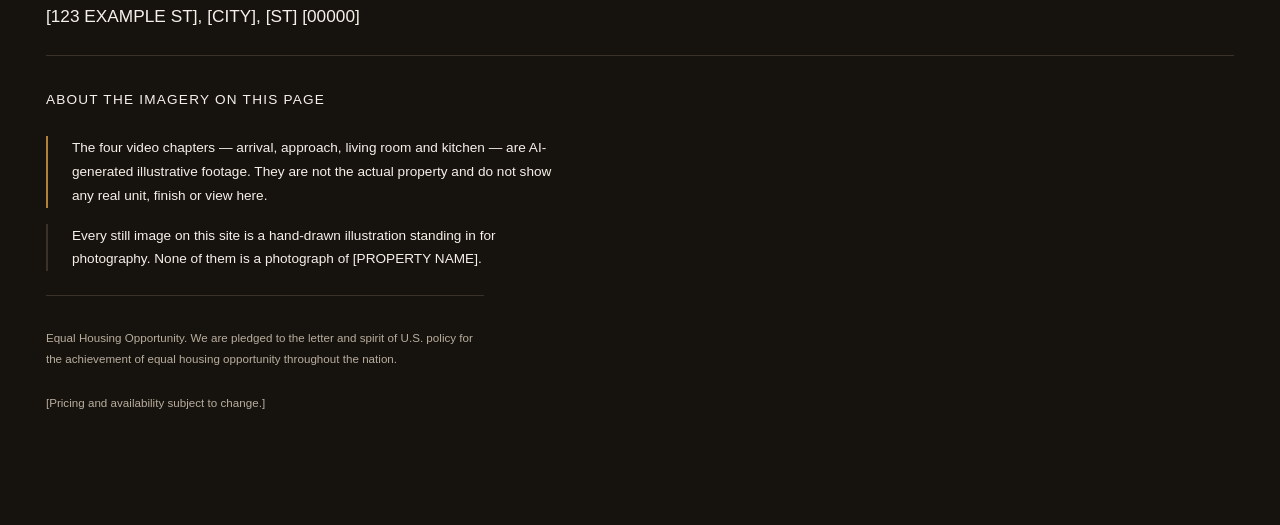
==== commit d3ff6ab5: "Rebuild chapters as full-bleed scenes; add WebM video sources Structure: fixes the clipped hero head" ====
--- a/site/index.html
+++ b/site/index.html
@@ -73,6 +73,8 @@
         <video class="chapter__video" data-chapter-video
                data-src-720="assets/video/exterior-aerial-720.mp4"
                data-src-1080="assets/video/exterior-aerial-1080.mp4"
+             data-src-720-webm="assets/video/exterior-aerial-720.webm"
+             data-src-1080-webm="assets/video/exterior-aerial-1080.webm"
                poster="assets/video/exterior-aerial-poster.jpg"
                muted playsinline preload="none"
                disablepictureinpicture aria-hidden="true"></video>
@@ -95,6 +97,8 @@
         <video class="chapter__video" data-chapter-video
                data-src-720="assets/video/exterior-street-720.mp4"
                data-src-1080="assets/video/exterior-street-1080.mp4"
+             data-src-720-webm="assets/video/exterior-street-720.webm"
+             data-src-1080-webm="assets/video/exterior-street-1080.webm"
                poster="assets/video/exterior-street-poster.jpg"
                muted playsinline preload="none"
                disablepictureinpicture aria-hidden="true"></video>
@@ -132,6 +136,8 @@
         <video class="chapter__video" data-chapter-video
                data-src-720="assets/video/living-720.mp4"
                data-src-1080="assets/video/living-1080.mp4"
+             data-src-720-webm="assets/video/living-720.webm"
+             data-src-1080-webm="assets/video/living-1080.webm"
                poster="assets/video/living-poster.jpg"
                muted playsinline preload="none"
                disablepictureinpicture aria-hidden="true"></video>
@@ -152,6 +158,8 @@
         <video class="chapter__video" data-chapter-video
                data-src-720="assets/video/kitchen-720.mp4"
                data-src-1080="assets/video/kitchen-1080.mp4"
+             data-src-720-webm="assets/video/kitchen-720.webm"
+             data-src-1080-webm="assets/video/kitchen-1080.webm"
                poster="assets/video/kitchen-poster.jpg"
                muted playsinline preload="none"
                disablepictureinpicture aria-hidden="true"></video>
--- a/site/css/layout.css
+++ b/site/css/layout.css
@@ -528,7 +528,10 @@
   justify-items: start;
   max-inline-size: min(100%, 44rem);
 
-  margin-block: calc(var(--header-height) + var(--space-md)) var(--space-lg);
+  /* The block end value also has to clear the bleed on chapters.css's copy
+     panel, which is a `::before` inset negatively past this box — too small a
+     margin and the panel laps over the top of the next chapter. */
+  margin-block: calc(var(--header-height) + var(--space-md)) var(--space-xl);
 }
 
 .chapter__eyebrow {
@@ -1515,7 +1518,8 @@
 @media (min-width: 62rem) {
   .chapter__copy {
     max-inline-size: min(100%, 38rem);
-    padding-block-end: var(--space-3xl);
+    /* Margin, not padding — chapters.css owns this element's padding. */
+    margin-block-end: var(--space-2xl);
   }
 
   .chapter:nth-of-type(even) .chapter__copy {
@@ -1577,16 +1581,32 @@
       `[hidden]`, `dl/dt/dd`, `ul/li`, `address`, `small`, `hr`, `img`) and
       then a second time against the concrete class names js/site.js currently
       emits, each under a `the exact shape js/site.js builds` comment:
-        plans  — .plans__tab .plans__panel .plans__art .plans__facts
-                 .plans__spec .plans__rent .plans__badge .plans__cta
+        plans  — .plans__tab .plans__panel .plans__figure .plans__art
+                 .plans__caption/-text .plans__facts .plans__facts-head
+                 .plans__name .plans__badge .plans__note .plans__keyfigures
+                 .plans__keyfigure/-label/-value/-unit .plans__rent
+                 .plans__size .plans__specs .plans__specrow/-label/-value
+                 .plans__cta
         tour   — .tour__field .tour__label .tour__hint .tour__input
                  .tour__error .tour__submit
+                 .tour__confirmation-tel/-mail/-hours
         details— .tour__detail--phone/--email/--address/--hours
-        footer — .site-footer__name/__address/__equal-housing/__imagery/
-                 __disclaimer
+        footer — .site-footer__name/__address/__honesty/__honesty-title/
+                 __honesty-list/__honesty-item(--footage|--stills)/
+                 __equal-housing/__disclaimer
       If site.js renames any of these, the page degrades to the generic layer
       (still legible, less refined) rather than breaking. Renames are cheap to
       re-point here; deletions are not, so prefer renaming over restructuring.
+
+   3a. SPECIFICITY, IN ONE PLACE. The generic layer is written as
+      `.plans__panels dl` / `dt` / `dd` / `p` / `h3` and `.site-footer ul` —
+      one class plus one element, which outranks a bare class. So every
+      round-2 class rule for that markup is scoped one level up
+      (`.plans__panels .plans__keyfigures`, `.site-footer
+      .site-footer__honesty-list`) to win the cascade back. Round 1's
+      `.plans__badge` lost exactly this fight and rendered muted grey instead
+      of brass. Add a rule to the generic layer and you may need to re-scope
+      its specific counterpart.
 
    3b. FIELD ORDER IN .tour__field. site.js emits label → hint → input →
       error. layout.css uses explicit `grid-row` values to render the hint
@@ -1594,21 +1614,86 @@
       the fields that have none. If site.js reorders these nodes, drop the
       `grid-row` declarations in the `.tour__field` block.
 
-   4. MOTION HANDOFF. This file sets no transition, transform or opacity on
-      .chapter / .chapter__media / .chapter__copy, and never reads --p,
-      .is-active or .is-seen. css/chapters.css loads last and can override the
-      chapter box model freely. Two things Motion should know:
-        - .chapter__media has overflow:clip-like containment (overflow:hidden)
-          and a fixed aspect-ratio, so scaling the inner <img> is safe.
-        - .journey has overflow-x: clip; horizontal translation beyond the
-          viewport will be clipped rather than producing a scrollbar.
-
-   5. OG IMAGE. The Open Graph / Twitter image points at
+   4. MOTION HANDOFF — CHANGED IN ROUND 2. This file still sets no transition,
+      transform or opacity on .chapter / .chapter__media / .chapter__copy and
+      never reads --p, .is-active or .is-seen. What changed is the geometry:
+
+        - `.chapter__media` is now `position: absolute; inset: 0` on the
+          chapter, so it fills the whole 100svh scene edge to edge. That one
+          declaration is written as `.journey .chapter__media` — two classes —
+          because chapters.css restates `position: relative` on the same class
+          and loads later. If Motion needs the frame positioned differently,
+          change it there AND here; do not just raise specificity, or the
+          picture stops filling the chapter.
+        - `.chapter` carries ZERO padding for the same reason: padding on the
+          chapter would inset the picture. All chapter spacing lives on
+          `.chapter__copy`, and it is set with MARGIN, not padding, so that
+          chapters.css can own that element's padding for the copy panel's
+          bleed without the two colliding.
+        - The copy is bottom-anchored (`align-content: end`) inside the content
+          rail and alternates side every second chapter at >= 62rem.
+        - `.journey` still has overflow-x: clip.
+
+   5. THE SCRIM IS MOTION'S, DELIBERATELY. layout.css draws no veil over the
+      artwork. It did for one iteration, and stacked on top of the always-on
+      scrim in chapters.css it turned every chapter near-black — the artwork
+      was gone and contrast was 11:1 where 4.5:1 was needed. What this file
+      guarantees instead is placement: the copy is bottom-anchored, which is
+      the band chapters.css weights its veil for. If the copy is ever moved to
+      the top or centre of the frame, re-measure before shipping.
+
+      Contrast was verified by rendering the real page with the text set to
+      transparent and sampling the lightest pixel inside every text run's box,
+      at 390 / 768 / 1440, over both the video posters and the SVG art, and
+      again with the property name replaced by a 40-character one. 102 samples
+      per pass; worst across all of them 5.93:1, on the hero eyebrow with the
+      long name at 1440. Body copy never drops below 10.7:1.
+
+   6. THE POSTER STILL IS PAINTED TWICE, ON PURPOSE, AND ONE OF THEM IS
+      CURRENTLY THE ONLY ONE THAT WORKS.
+
+      js/scroll.js reads each video's `poster` attribute and writes it to
+      `--chapter-poster` as an inline style on `.chapter__media`; chapters.css
+      then paints it with `background-image: var(--chapter-poster)`. The URL in
+      that custom property is resolved against the stylesheet the `var()` is
+      USED in — css/chapters.css — not against the document, so
+      `assets/video/x-poster.jpg` is fetched as `css/assets/video/x-poster.jpg`
+      and 404s. Combined with chapters.css hiding a video that errored, two of
+      the four video chapters rendered as solid black rectangles at 1440.
+
+      Fix for Motion, in js/scroll.js, one line:
+          var abs = new URL(poster, document.baseURI).href;
+          ... .setProperty('--chapter-poster', 'url("' + abs + '")');
+      Until then, `.chapter[data-art="…"]` in section 4 of this file paints the
+      same four posters as a background on the CHAPTER, underneath the media
+      frame, with `../assets/…` paths that resolve correctly from css/. It is
+      also a genuine improvement in its own right: it needs no JavaScript at
+      all, so the still is there before scroll.js runs and if it never runs.
+      Both point at the same URL, so it is one download either way, and the
+      rules are harmless once the JS is fixed. `.chapter__media` is
+      `background-color: transparent` so this can show through.
+
+   6b. TWO CLIPS FAIL TO LOAD OVER file://. exterior-aerial-1080.mp4 and
+      living-1080.mp4 — the two largest files — raise a request failure in
+      headless Chromium on a file:// origin, which is what puts those chapters
+      into `data-video-state="error"`. The 720 variants and the two smaller
+      1080s load. Worth re-testing over HTTP before assuming it is an encoding
+      problem; note 6 is what stops it being visible either way.
+
+   7. OG IMAGE. The Open Graph / Twitter image points at
       assets/exterior-aerial.svg. Several scrapers (Twitter, Slack) will not
       render an SVG preview. Before launch, export a 1200x630 PNG to
       assets/og-cover.png and repoint the four og:image / twitter:image tags.
 
-   6. CANONICAL URL. index.html uses https://example.com/ as a placeholder in
+   8. CANONICAL URL. index.html uses https://example.com/ as a placeholder in
       <link rel="canonical">, og:url and the og/twitter image URLs. Replace at
       deploy time.
+
+   9. THE PER-CHAPTER HONESTY LABEL. All eight chapters carry
+      `<p class="chapter__note" data-media-note data-bind="legal.footageLabel">`
+      (video) or `legal.artLabel` (SVG), with the text also written inline so
+      it is readable with JavaScript off. Three hooks on one element on purpose:
+      `data-bind` is Data's, `data-media-note` and `.chapter__note` are the two
+      selectors chapters.css styles the chip with, and this file positions it.
+      Rename none of them without checking the other two files.
    -------------------------------------------------------------------------- */
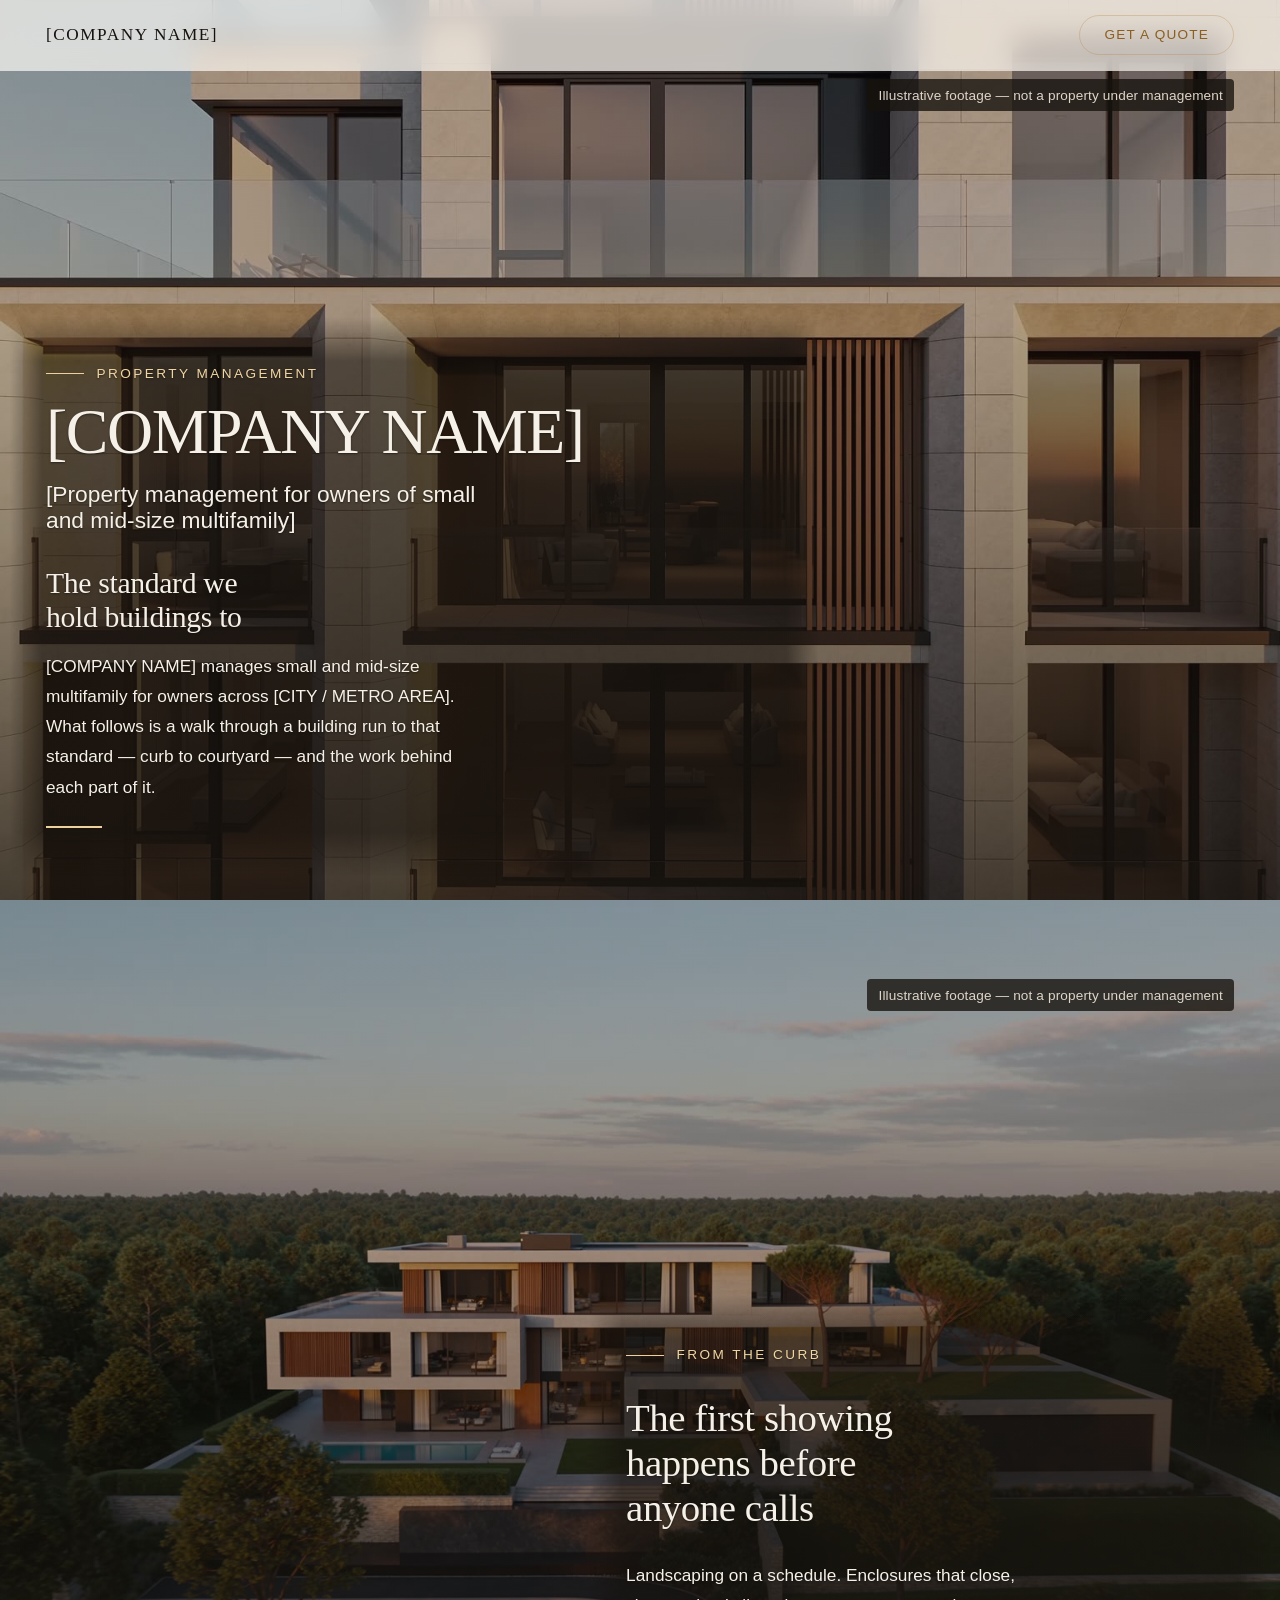
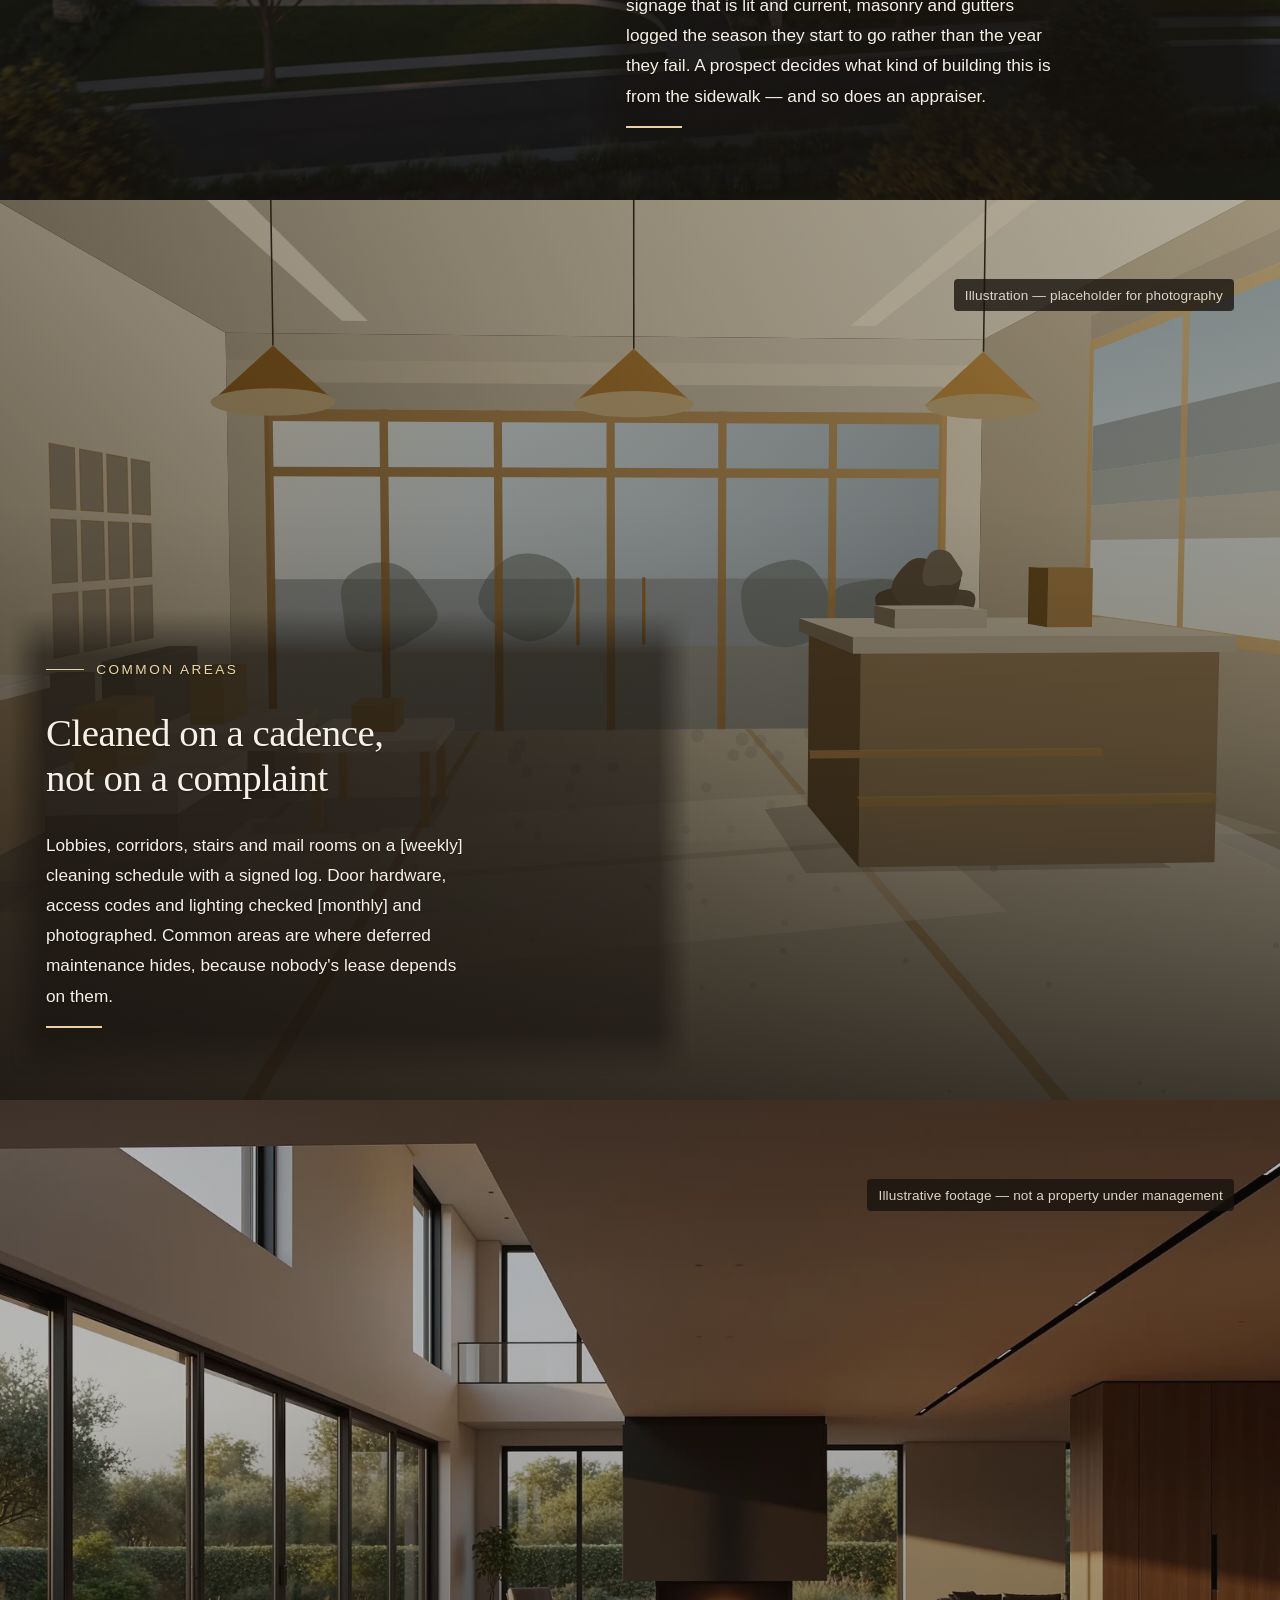
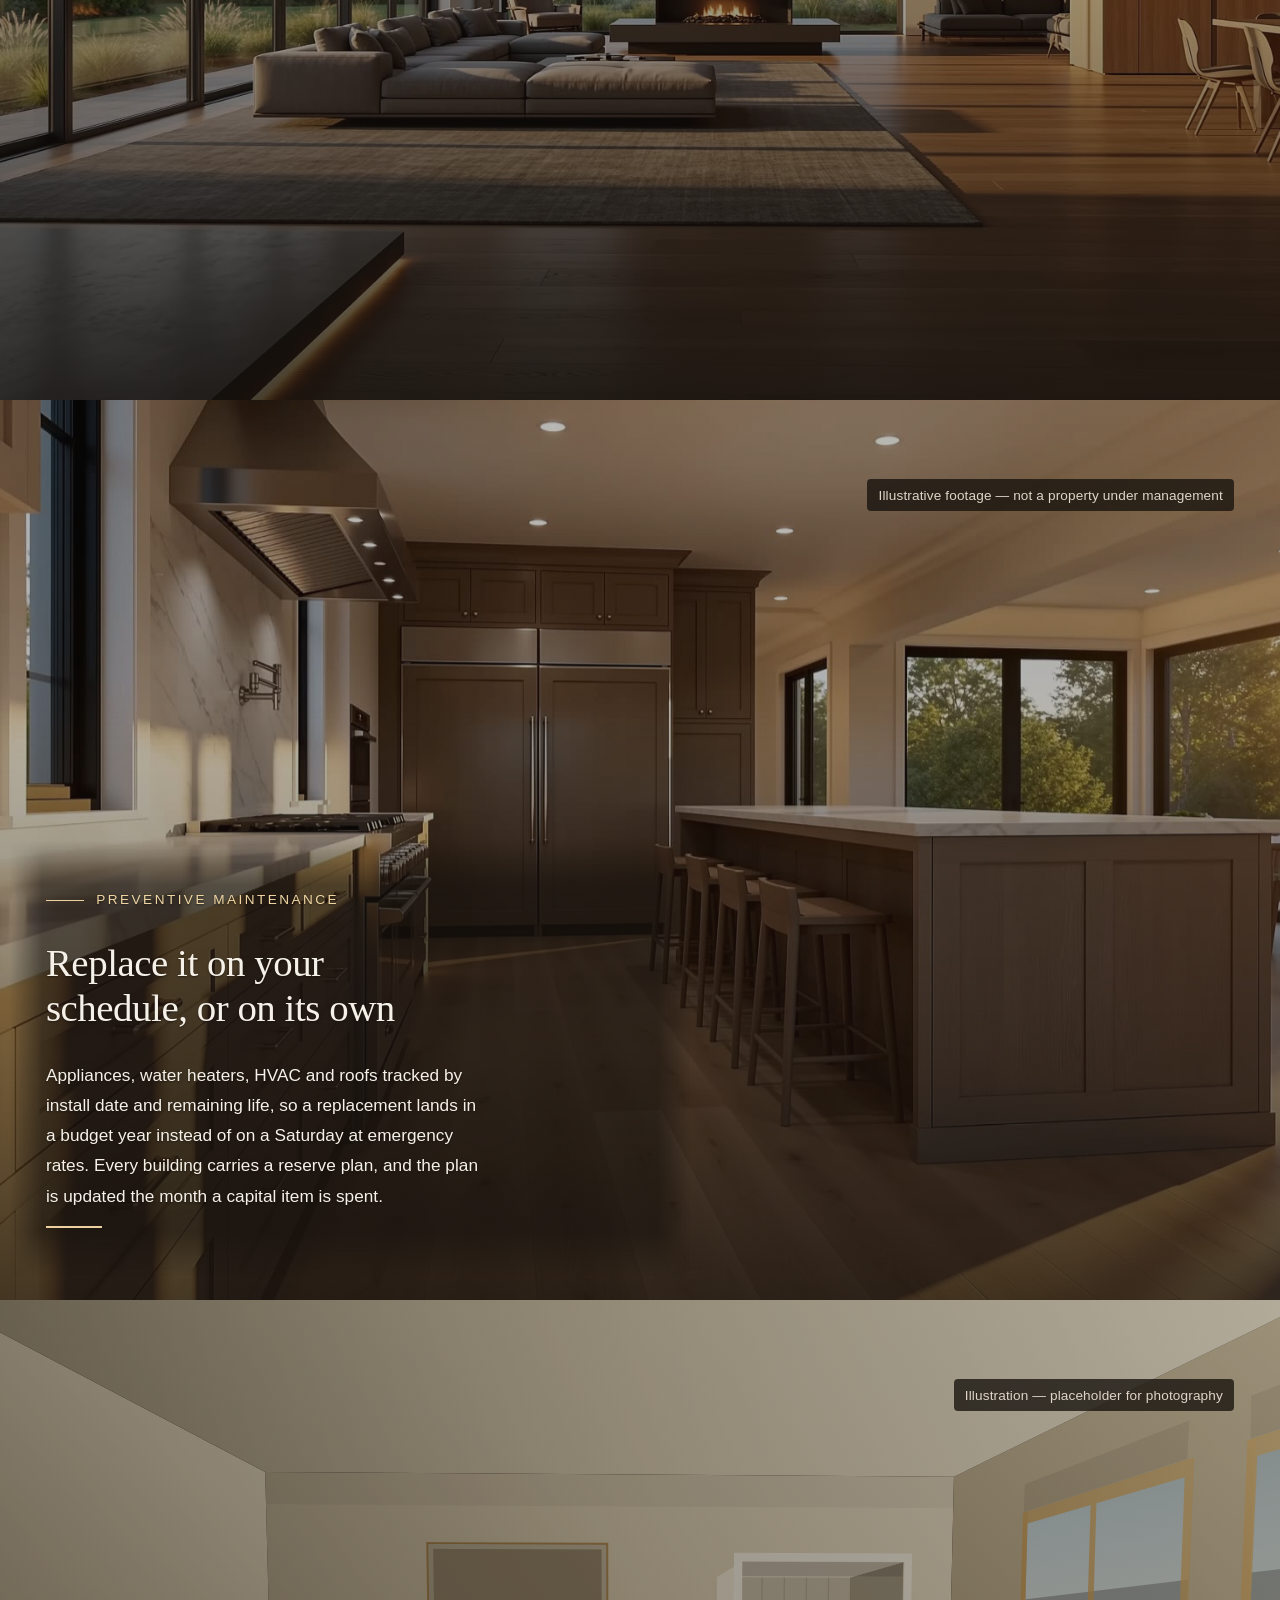
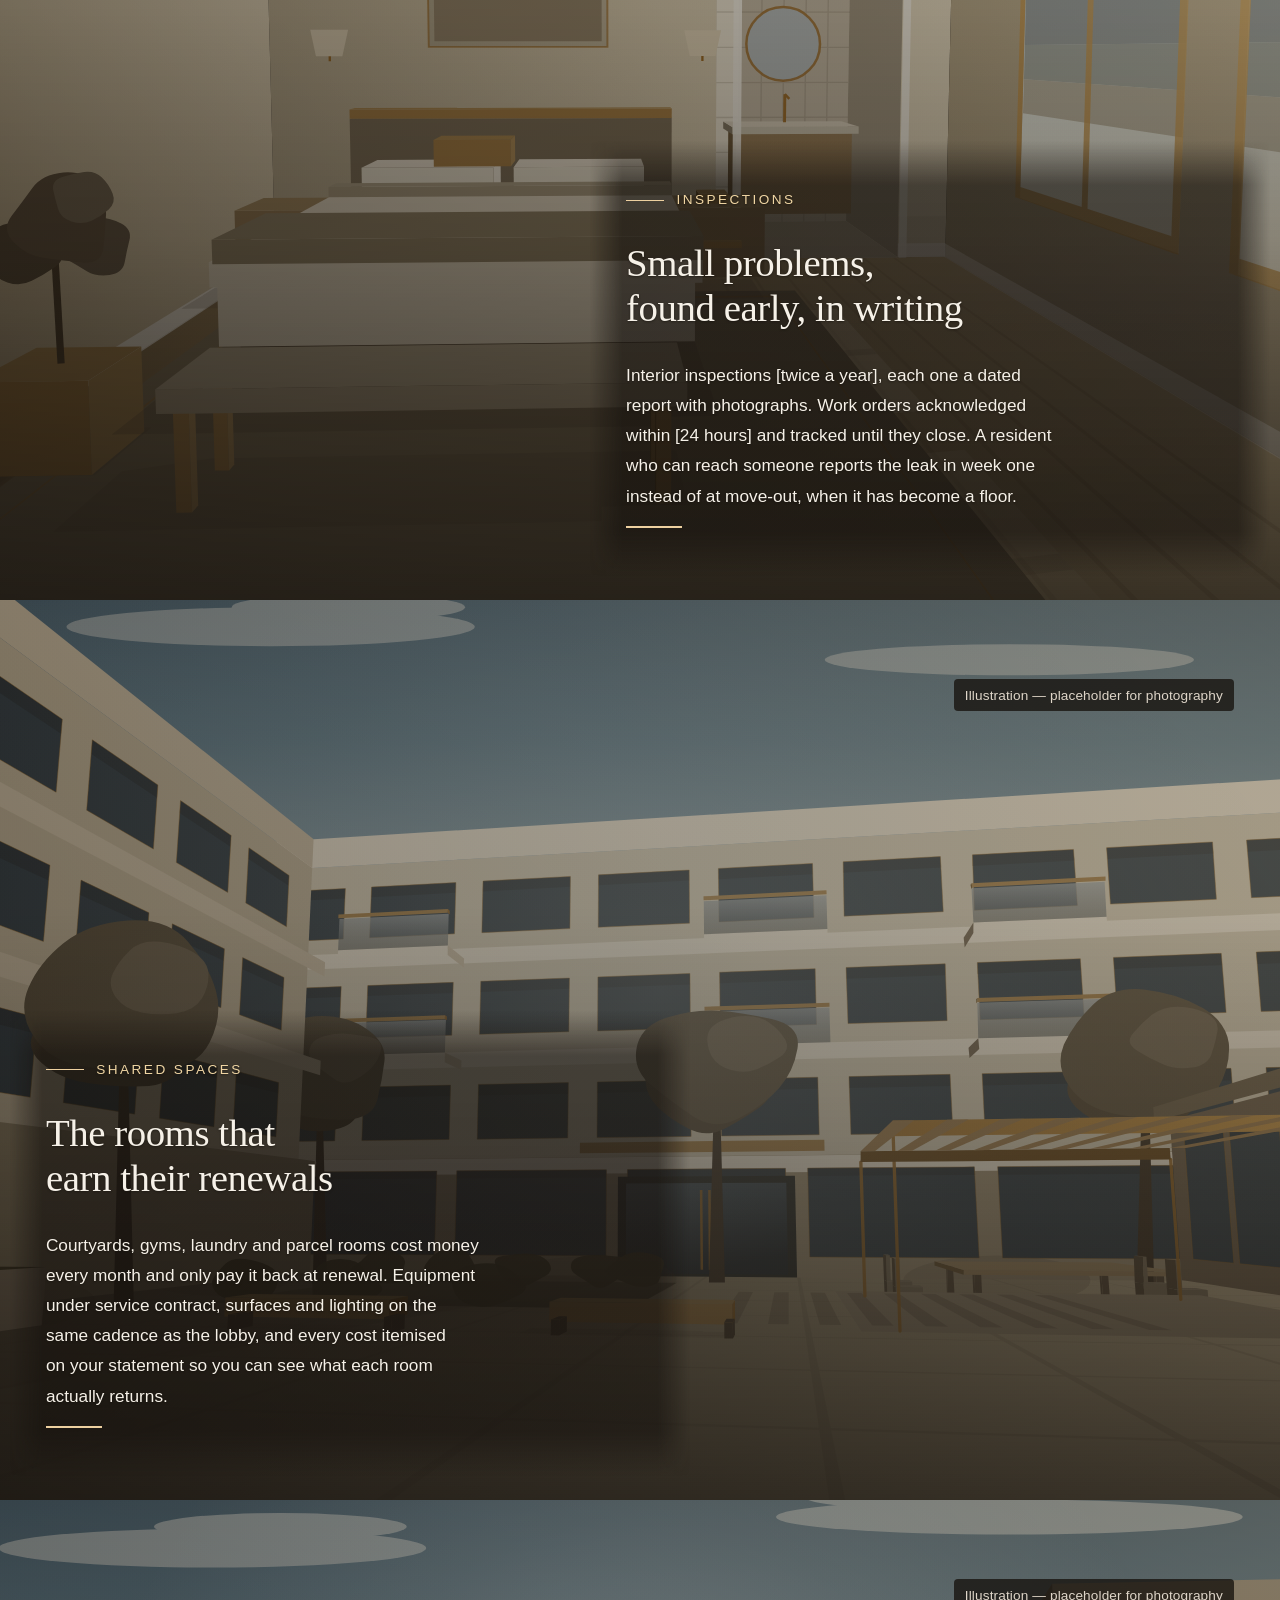
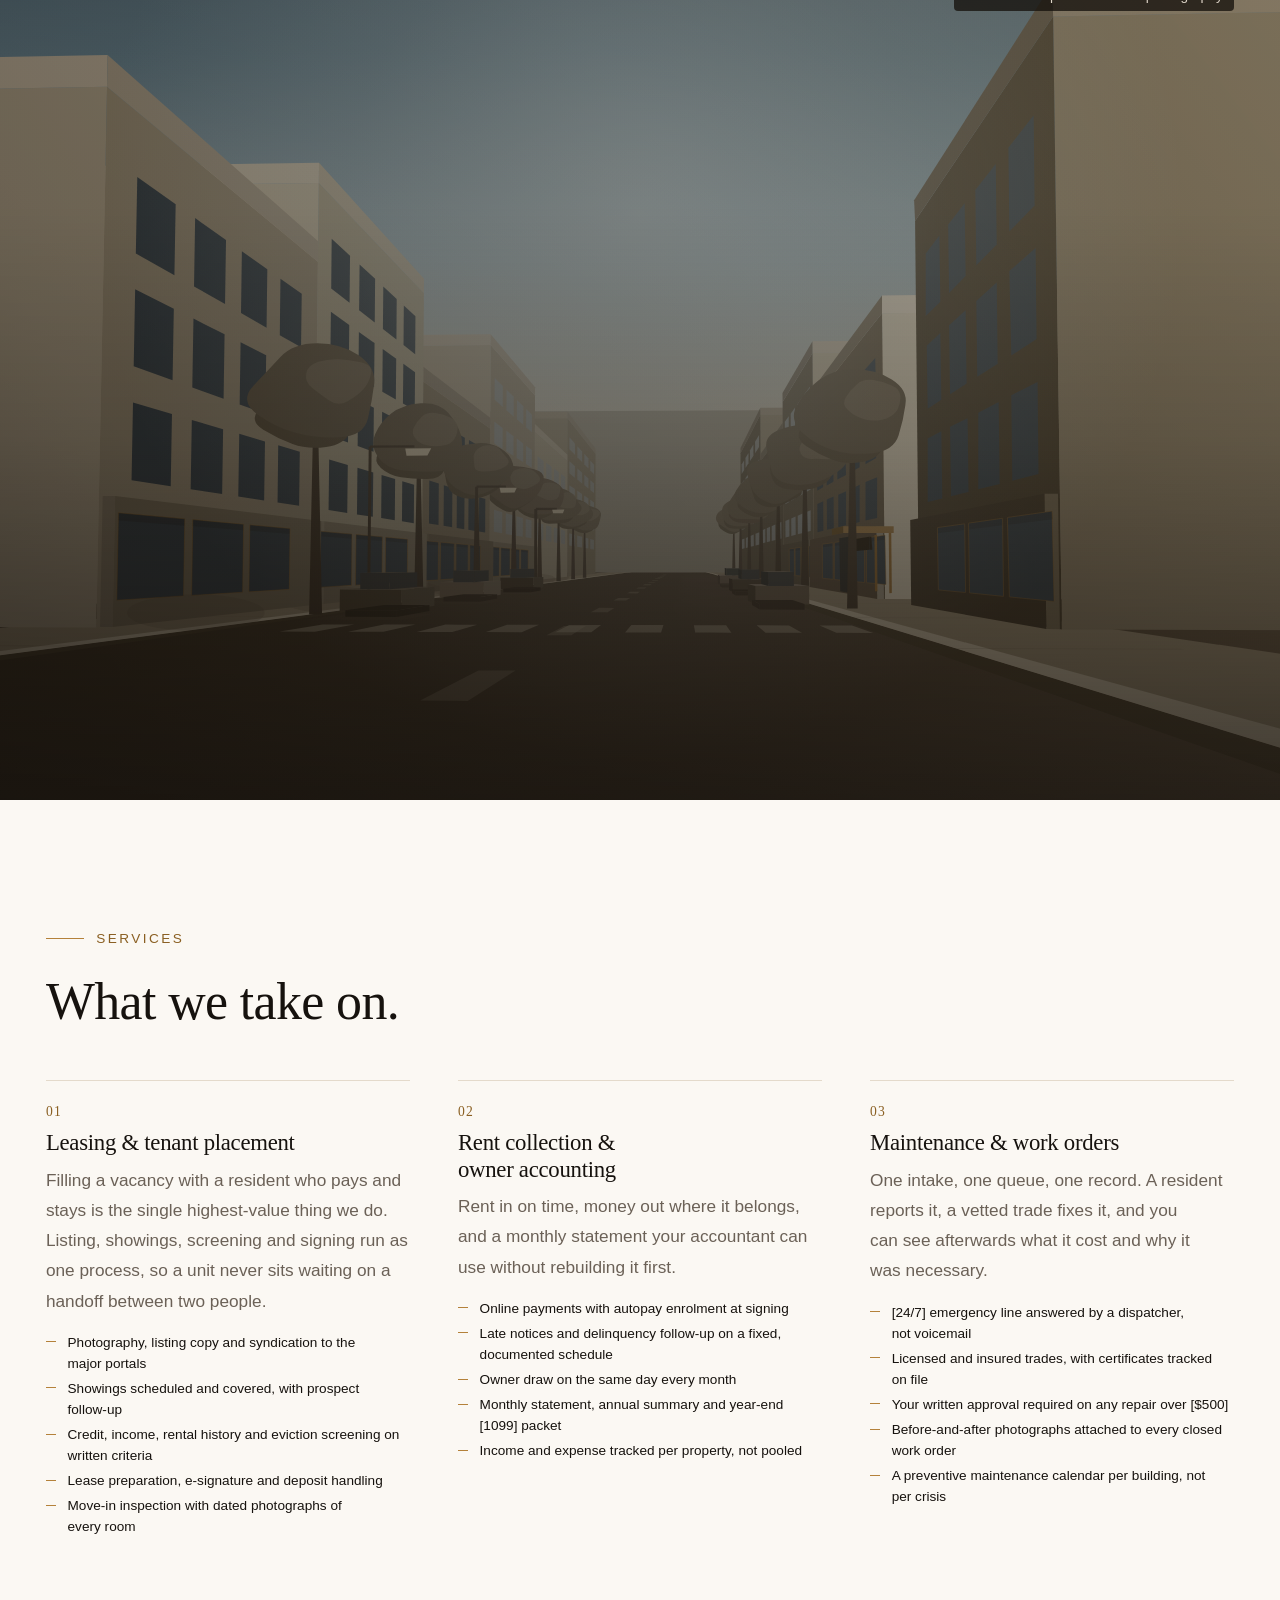
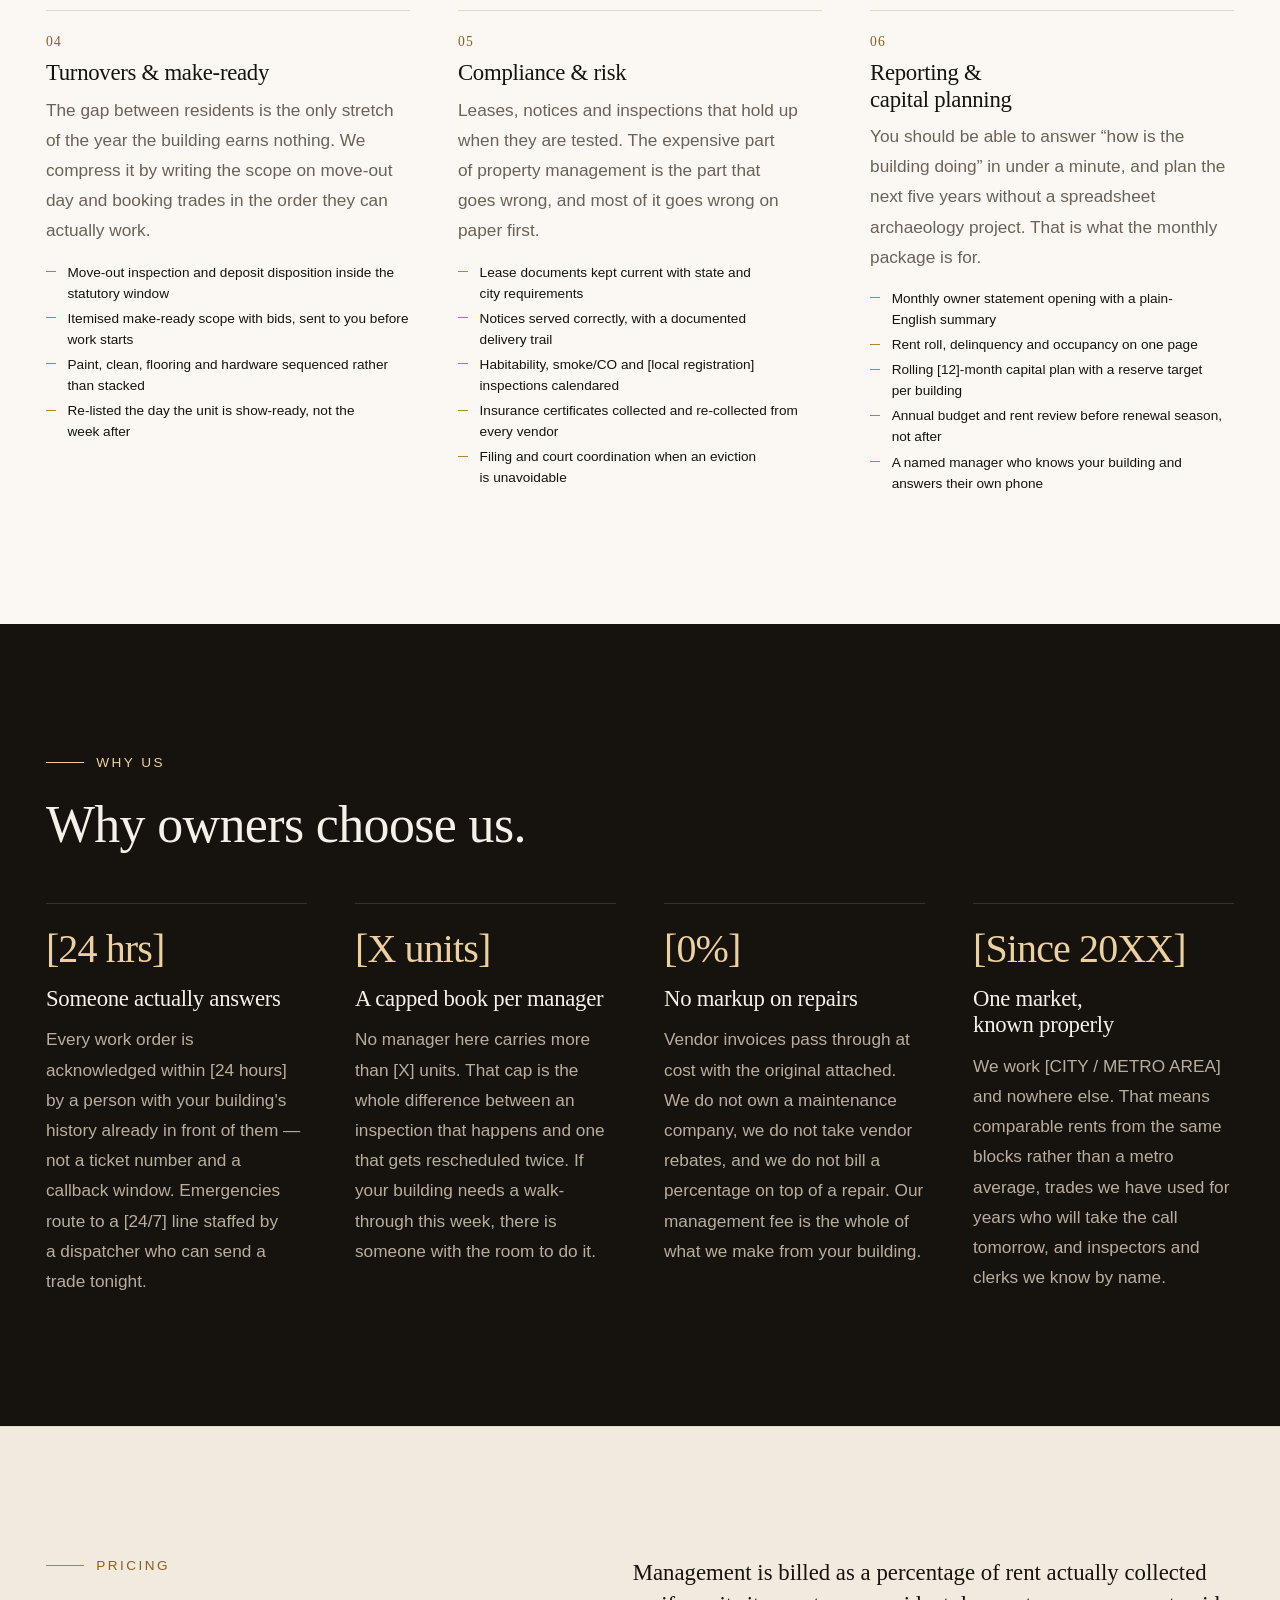
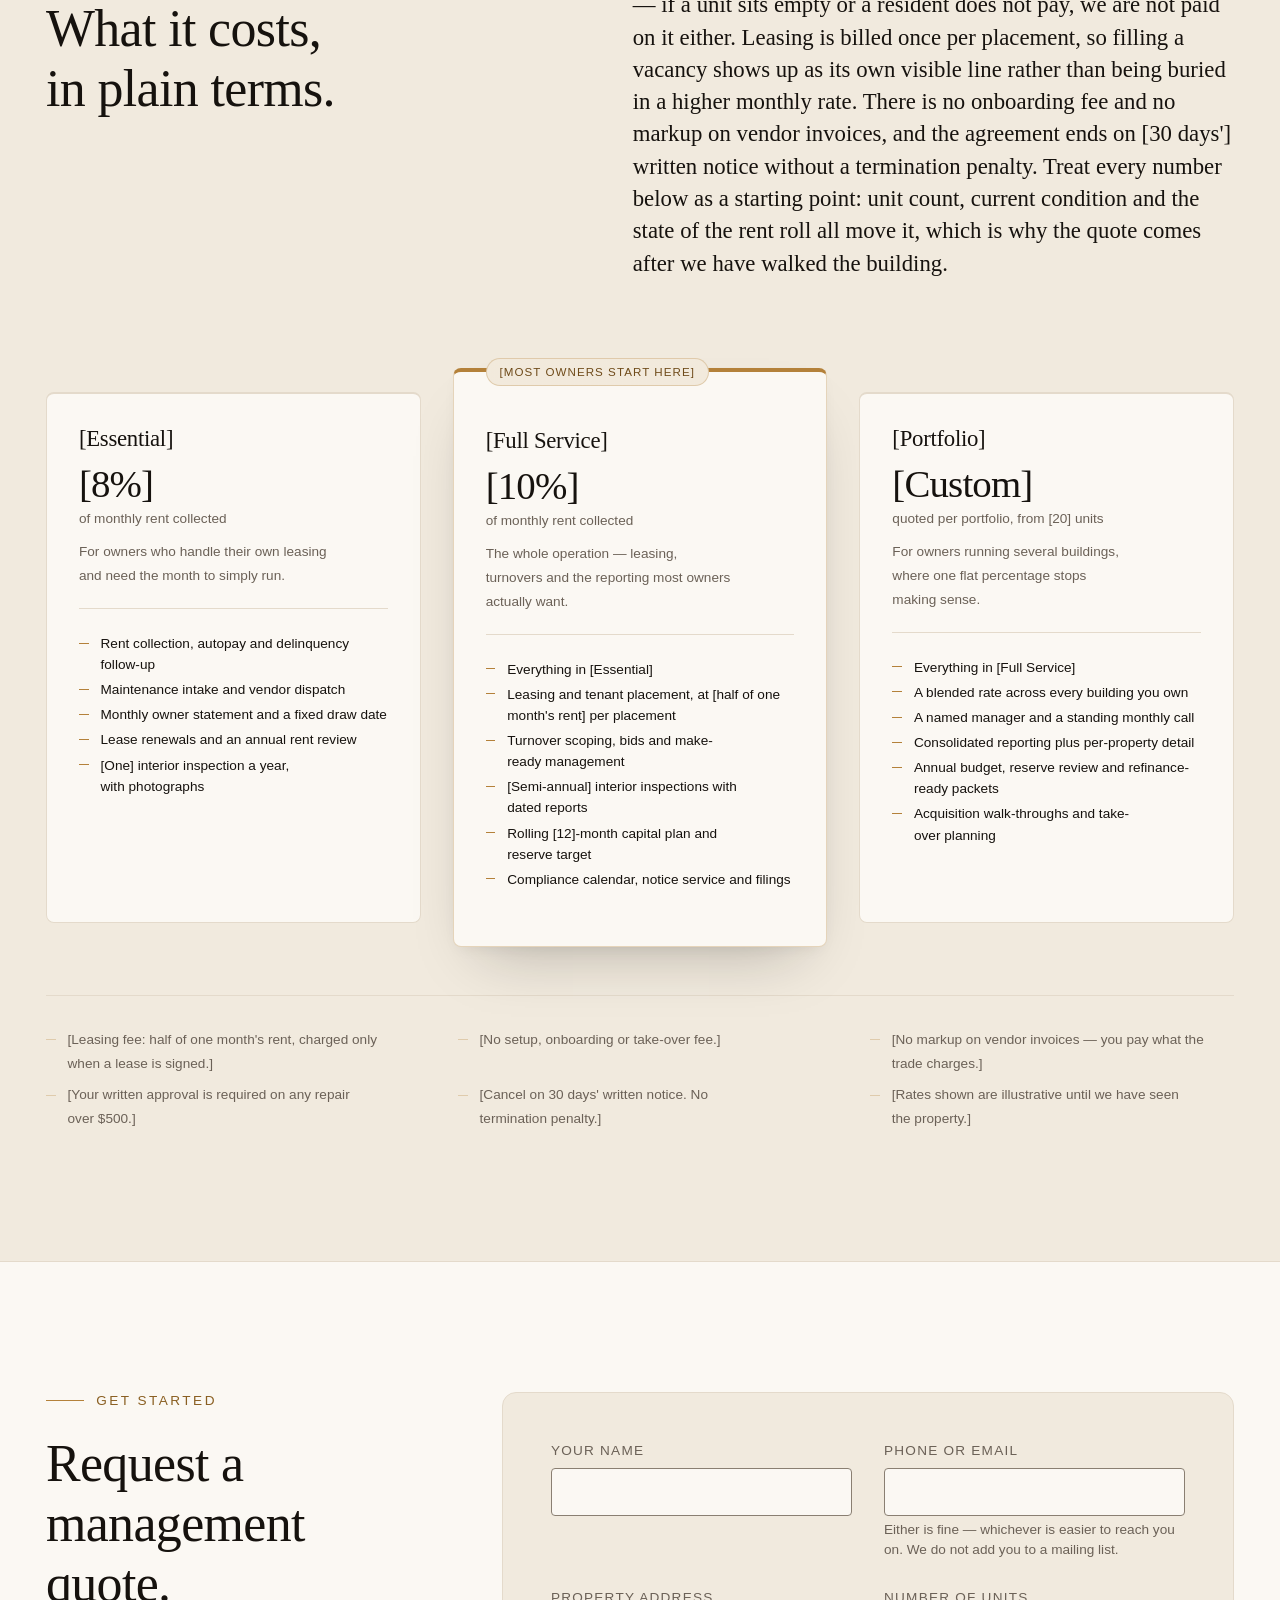
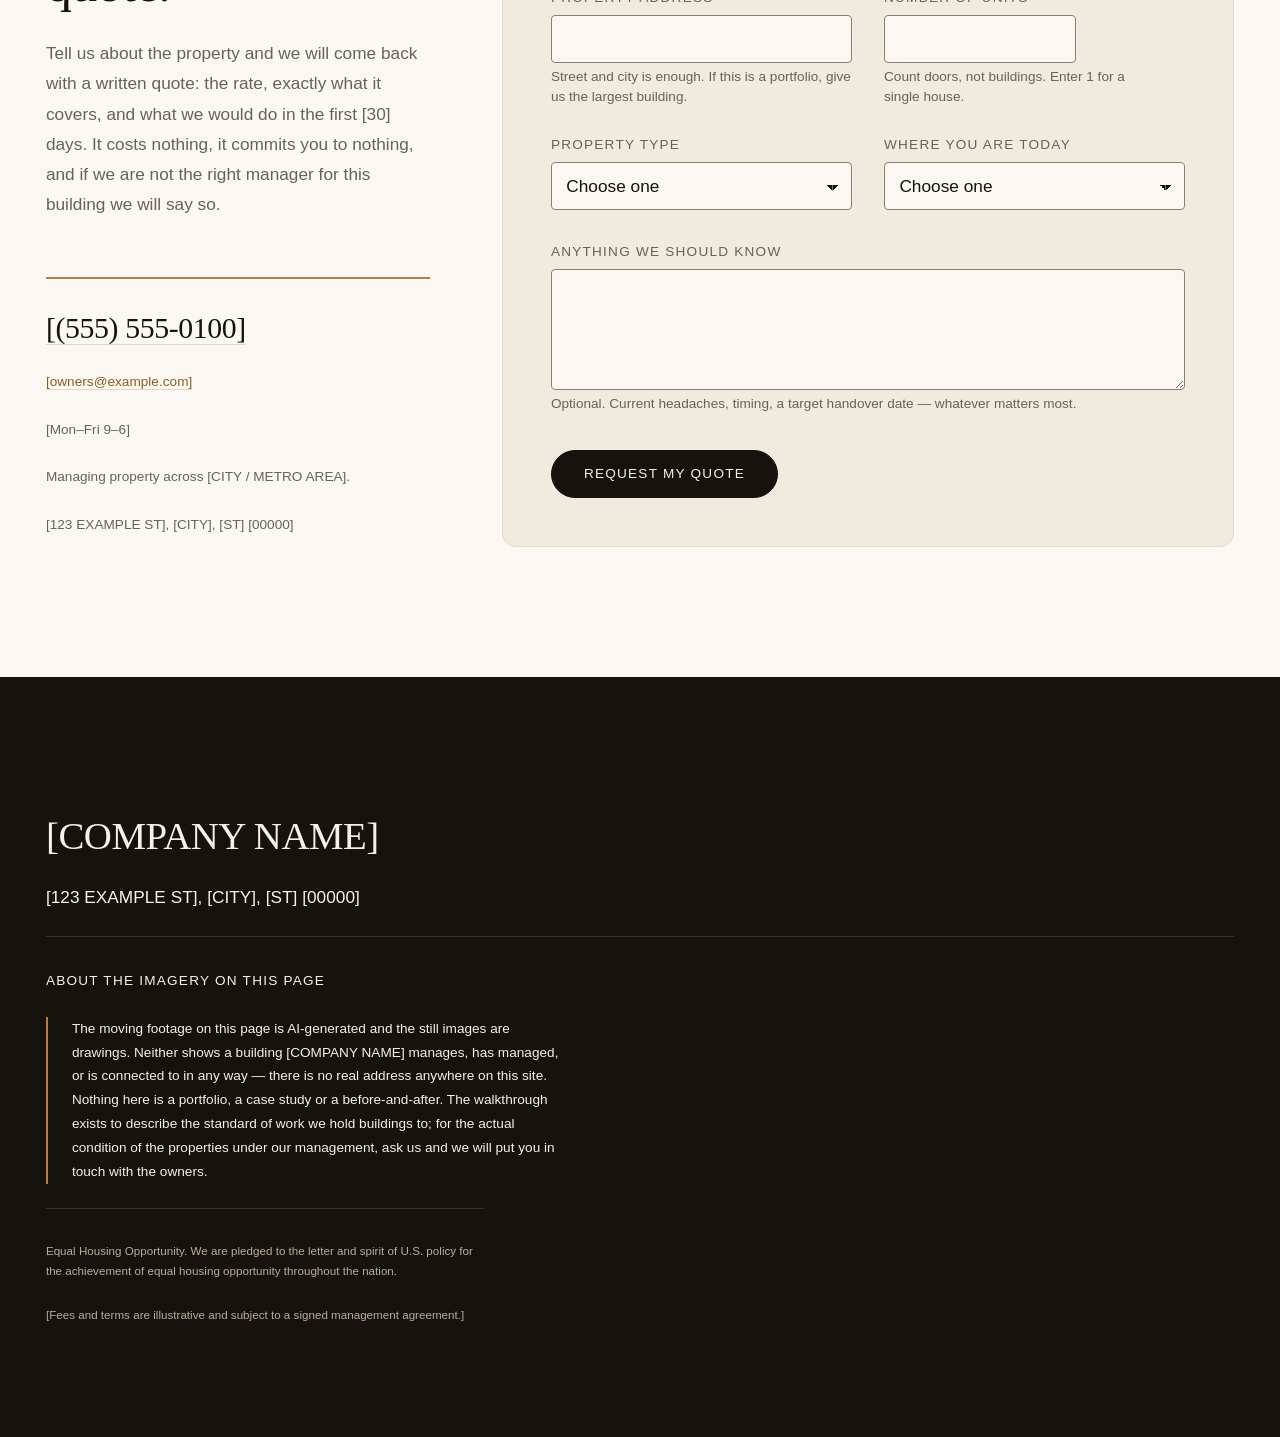
==== commit 398e3743: "WIP: snapshot Structure rebuild in progress Intermediate state captured while the Structure agent is" ====
--- a/site/index.html
+++ b/site/index.html
@@ -4,28 +4,28 @@
   <meta charset="utf-8">
   <meta name="viewport" content="width=device-width, initial-scale=1">
 
-  <title>[PROPERTY NAME] — [30 residences in the heart of [NEIGHBORHOOD]]</title>
-  <meta name="description" content="[PROPERTY NAME] is a 30-residence building at [123 EXAMPLE ST], [CITY], [ST]. Studios, one- and two-bedroom homes. Scroll the building from the street to the courtyard, then book a tour.">
+  <title>[COMPANY NAME] — Property management for owners and investors in [CITY / METRO AREA]</title>
+  <meta name="description" content="[COMPANY NAME] manages small and mid-size multifamily property for owners and investors in [CITY / METRO AREA]: leasing, maintenance, inspections, accounting and compliance, run by one team. Request a management quote.">
   <meta name="theme-color" content="#FBF8F3">
   <meta name="color-scheme" content="light">
   <link rel="canonical" href="https://example.com/">
 
   <!-- Open Graph — link previews (Facebook, iMessage, Slack, LinkedIn) -->
   <meta property="og:type" content="website">
-  <meta property="og:site_name" content="[PROPERTY NAME]">
-  <meta property="og:title" content="[PROPERTY NAME] — [30 residences in the heart of [NEIGHBORHOOD]]">
-  <meta property="og:description" content="Thirty residences at [123 EXAMPLE ST], [CITY], [ST]. Studios from [$1,250–$1,400]. Take the scroll-through tour, then book a visit.">
+  <meta property="og:site_name" content="[COMPANY NAME]">
+  <meta property="og:title" content="[COMPANY NAME] — Property management for owners and investors">
+  <meta property="og:description" content="Management for owners of small and mid-size multifamily in [CITY / METRO AREA]. Leasing, maintenance, inspections, accounting and compliance under one team. Request a management quote.">
   <meta property="og:url" content="https://example.com/">
   <meta property="og:locale" content="en_US">
   <meta property="og:image" content="https://example.com/assets/exterior-aerial.svg">
-  <meta property="og:image:alt" content="Illustrated aerial view of [PROPERTY NAME], a four-storey brick residential building with a planted courtyard.">
+  <meta property="og:image:alt" content="Illustration of a four-storey brick residential building with a planted courtyard — an illustration of the standard we work to, not a property under management.">
 
   <!-- Twitter / X card -->
   <meta name="twitter:card" content="summary_large_image">
-  <meta name="twitter:title" content="[PROPERTY NAME] — [30 residences in the heart of [NEIGHBORHOOD]]">
-  <meta name="twitter:description" content="Thirty residences at [123 EXAMPLE ST], [CITY], [ST]. Take the scroll-through tour, then book a visit.">
+  <meta name="twitter:title" content="[COMPANY NAME] — Property management for owners and investors">
+  <meta name="twitter:description" content="Management for owners of small and mid-size multifamily in [CITY / METRO AREA]. Request a management quote.">
   <meta name="twitter:image" content="https://example.com/assets/exterior-aerial.svg">
-  <meta name="twitter:image:alt" content="Illustrated aerial view of [PROPERTY NAME], a four-storey brick residential building with a planted courtyard.">
+  <meta name="twitter:image:alt" content="Illustration of a four-storey brick residential building with a planted courtyard — an illustration of the standard we work to, not a property under management.">
 
   <!-- Inline favicon: a brass hairline monogram. Kept as a data URI so the page
        still makes zero external requests. -->
@@ -40,8 +40,8 @@
   <a class="skip-link" href="#main">Skip to main content</a>
 
   <header class="site-header">
-    <span class="site-header__name" data-bind="name">[PROPERTY NAME]</span>
-    <a class="site-header__cta" href="#tour" data-bind="cta.header">Book a Tour</a>
+    <span class="site-header__name" data-bind="name">[COMPANY NAME]</span>
+    <a class="site-header__cta" href="#quote" data-bind="cta.header">Get a Quote</a>
   </header>
 
   <main class="journey" id="main" tabindex="-1">
@@ -50,16 +50,23 @@
       <div class="noscript-note" role="note">
         <p class="noscript-note__title">JavaScript is off — and that is fine.</p>
         <p>
-          Every chapter below, the address, the phone number and the floor-plan
-          drawings are plain HTML and are fully readable as-is. Only three
-          conveniences are unavailable: the live copy pulled from
-          <code>data/property.js</code>, the tabbed floor-plan switcher (all
-          plans are listed instead), and the tour request form. To book a tour,
-          call <a href="tel:+15555550100">[(555) 555-0100]</a> or email
-          <a href="mailto:leasing@example.com">[leasing@example.com]</a>.
+          Every chapter below, the address and the phone number are plain HTML
+          and are fully readable as-is. Three conveniences are unavailable: the
+          live copy pulled from <code>data/company.js</code>, the services,
+          pricing and “why owners choose us” lists, and the quote request form.
+          To ask for a management quote, call
+          <a href="tel:+15555550100">[(555) 555-0100]</a> or email
+          <a href="mailto:owners@example.com">[owners@example.com]</a>.
         </p>
       </div>
     </noscript>
+
+    <!-- =====================================================================
+         The walkthrough — eight chapters, unchanged ids / data-chapter /
+         data-art / media, because js/scroll.js keys off every one of them.
+         What changed in v3 is only the argument the copy makes: this is not
+         a building for rent, it is the condition we hold buildings to.
+         ================================================================== -->
 
     <!-- 1 ─ Arrival ─────────────────────────────────────────────────────── -->
     <section class="chapter chapter--hero" id="ch-arrival"
@@ -78,14 +85,14 @@
                poster="assets/video/exterior-aerial-poster.jpg"
                muted playsinline preload="none"
                disablepictureinpicture aria-hidden="true"></video>
-        <p class="chapter__note" data-media-note data-bind="legal.footageLabel">Illustrative footage — not the actual property</p>
-      </div>
-      <div class="chapter__copy">
-        <p class="chapter__eyebrow" data-bind="chapters.arrival.eyebrow">[Arrival]</p>
-        <h1 class="chapter__title" id="ch-arrival-title" data-bind="name">[PROPERTY NAME]</h1>
-        <p class="chapter__tagline" data-bind="tagline">[30 residences in the heart of [NEIGHBORHOOD]]</p>
-        <h2 class="chapter__headline" data-bind="chapters.arrival.headline">[Arrival headline — one line, set in property.js]</h2>
-        <p class="chapter__body" data-bind="chapters.arrival.body">[Arrival body copy — two or three sentences describing the first sight of the building. Edit this in data/property.js.]</p>
+        <p class="chapter__note" data-media-note data-bind="legal.footageLabel">Illustrative footage — not a property under management</p>
+      </div>
+      <div class="chapter__copy">
+        <p class="chapter__eyebrow" data-bind="chapters.arrival.eyebrow">[Property management]</p>
+        <h1 class="chapter__title" id="ch-arrival-title" data-bind="name">[COMPANY NAME]</h1>
+        <p class="chapter__tagline" data-bind="tagline">[Property management for owners of small and mid-size multifamily]</p>
+        <h2 class="chapter__headline" data-bind="chapters.arrival.headline">[Hero headline — one line, set in data/company.js]</h2>
+        <p class="chapter__body" data-bind="chapters.arrival.body">[Hero body copy — what the company does and which owners it works for. Edit this in data/company.js.]</p>
       </div>
     </section>
 
@@ -102,12 +109,12 @@
                poster="assets/video/exterior-street-poster.jpg"
                muted playsinline preload="none"
                disablepictureinpicture aria-hidden="true"></video>
-        <p class="chapter__note" data-media-note data-bind="legal.footageLabel">Illustrative footage — not the actual property</p>
-      </div>
-      <div class="chapter__copy">
-        <p class="chapter__eyebrow" data-bind="chapters.approach.eyebrow">[Approach]</p>
-        <h2 class="chapter__headline" id="ch-approach-title" data-bind="chapters.approach.headline">[Approach headline — set in property.js]</h2>
-        <p class="chapter__body" data-bind="chapters.approach.body">[Approach body copy — the building as you meet it from the sidewalk. Edit this in data/property.js.]</p>
+        <p class="chapter__note" data-media-note data-bind="legal.footageLabel">Illustrative footage — not a property under management</p>
+      </div>
+      <div class="chapter__copy">
+        <p class="chapter__eyebrow" data-bind="chapters.approach.eyebrow">[Kerb appeal]</p>
+        <h2 class="chapter__headline" id="ch-approach-title" data-bind="chapters.approach.headline">[Approach headline — set in data/company.js]</h2>
+        <p class="chapter__body" data-bind="chapters.approach.body">[Approach body copy — exterior upkeep, and what the first look from the pavement tells a prospective tenant about how a building is run. Edit this in data/company.js.]</p>
       </div>
     </section>
 
@@ -117,14 +124,14 @@
              aria-labelledby="ch-entrance-title">
       <div class="chapter__media" data-media>
         <img src="assets/lobby.svg"
-             alt="Illustration of the lobby seen through the entry doors: a long timber-panelled wall, terrazzo floor, a brass mail wall, a bench and a pendant light over the concierge desk."
+             alt="Illustration of a lobby seen through the entry doors: a long timber-panelled wall, terrazzo floor, a brass mail wall, a bench and a pendant light over the concierge desk."
              loading="lazy" decoding="async" width="1600" height="1000">
         <p class="chapter__note" data-media-note data-bind="legal.artLabel">Illustration — placeholder for photography</p>
       </div>
       <div class="chapter__copy">
-        <p class="chapter__eyebrow" data-bind="chapters.entrance.eyebrow">[Entrance]</p>
-        <h2 class="chapter__headline" id="ch-entrance-title" data-bind="chapters.entrance.headline">[Entrance headline — set in property.js]</h2>
-        <p class="chapter__body" data-bind="chapters.entrance.body">[Entrance body copy — crossing the threshold, the lobby, the mail wall, the stair. Edit this in data/property.js.]</p>
+        <p class="chapter__eyebrow" data-bind="chapters.entrance.eyebrow">[Common areas]</p>
+        <h2 class="chapter__headline" id="ch-entrance-title" data-bind="chapters.entrance.headline">[Entrance headline — set in data/company.js]</h2>
+        <p class="chapter__body" data-bind="chapters.entrance.body">[Entrance body copy — lobbies and common areas, access control, and the cleaning cadence that keeps them this way. Edit this in data/company.js.]</p>
       </div>
     </section>
 
@@ -141,12 +148,12 @@
                poster="assets/video/living-poster.jpg"
                muted playsinline preload="none"
                disablepictureinpicture aria-hidden="true"></video>
-        <p class="chapter__note" data-media-note data-bind="legal.footageLabel">Illustrative footage — not the actual property</p>
-      </div>
-      <div class="chapter__copy">
-        <p class="chapter__eyebrow" data-bind="chapters.living.eyebrow">[Living]</p>
-        <h2 class="chapter__headline" id="ch-living-title" data-bind="chapters.living.headline">[Living headline — set in property.js]</h2>
-        <p class="chapter__body" data-bind="chapters.living.body">[Living body copy — light, ceiling height, the shape of the main room. Edit this in data/property.js.]</p>
+        <p class="chapter__note" data-media-note data-bind="legal.footageLabel">Illustrative footage — not a property under management</p>
+      </div>
+      <div class="chapter__copy">
+        <p class="chapter__eyebrow" data-bind="chapters.living.eyebrow">[Turnover]</p>
+        <h2 class="chapter__headline" id="ch-living-title" data-bind="chapters.living.headline">[Turnover headline — set in data/company.js]</h2>
+        <p class="chapter__body" data-bind="chapters.living.body">[Turnover body copy — the condition a unit is handed over in, the make-ready checklist, and how quickly it re-lets. Edit this in data/company.js.]</p>
       </div>
     </section>
 
@@ -163,12 +170,12 @@
                poster="assets/video/kitchen-poster.jpg"
                muted playsinline preload="none"
                disablepictureinpicture aria-hidden="true"></video>
-        <p class="chapter__note" data-media-note data-bind="legal.footageLabel">Illustrative footage — not the actual property</p>
-      </div>
-      <div class="chapter__copy">
-        <p class="chapter__eyebrow" data-bind="chapters.kitchen.eyebrow">[Kitchen]</p>
-        <h2 class="chapter__headline" id="ch-kitchen-title" data-bind="chapters.kitchen.headline">[Kitchen headline — set in property.js]</h2>
-        <p class="chapter__body" data-bind="chapters.kitchen.body">[Kitchen body copy — counters, storage, appliances, how it works day to day. Edit this in data/property.js.]</p>
+        <p class="chapter__note" data-media-note data-bind="legal.footageLabel">Illustrative footage — not a property under management</p>
+      </div>
+      <div class="chapter__copy">
+        <p class="chapter__eyebrow" data-bind="chapters.kitchen.eyebrow">[Preventive maintenance]</p>
+        <h2 class="chapter__headline" id="ch-kitchen-title" data-bind="chapters.kitchen.headline">[Maintenance headline — set in data/company.js]</h2>
+        <p class="chapter__body" data-bind="chapters.kitchen.body">[Maintenance body copy — appliances and building systems on a service schedule, and capital items replaced before they fail. Edit this in data/company.js.]</p>
       </div>
     </section>
 
@@ -183,9 +190,9 @@
         <p class="chapter__note" data-media-note data-bind="legal.artLabel">Illustration — placeholder for photography</p>
       </div>
       <div class="chapter__copy">
-        <p class="chapter__eyebrow" data-bind="chapters.rest.eyebrow">[Rest]</p>
-        <h2 class="chapter__headline" id="ch-rest-title" data-bind="chapters.rest.headline">[Rest headline — set in property.js]</h2>
-        <p class="chapter__body" data-bind="chapters.rest.body">[Rest body copy — the bedroom, the bath, quiet and storage. Edit this in data/property.js.]</p>
+        <p class="chapter__eyebrow" data-bind="chapters.rest.eyebrow">[Inspections]</p>
+        <h2 class="chapter__headline" id="ch-rest-title" data-bind="chapters.rest.headline">[Inspections headline — set in data/company.js]</h2>
+        <p class="chapter__body" data-bind="chapters.rest.body">[Inspections body copy — routine interior checks, photographed and documented, so small problems are caught while they are still small. Edit this in data/company.js.]</p>
       </div>
     </section>
 
@@ -195,14 +202,14 @@
              aria-labelledby="ch-amenities-title">
       <div class="chapter__media" data-media>
         <img src="assets/amenity-courtyard.svg"
-             alt="Illustration of the shared courtyard: planted beds and a mature tree between brick wings, seating and a long table, with the glazed gym and laundry rooms visible behind the ground-floor windows."
+             alt="Illustration of a shared courtyard: planted beds and a mature tree between brick wings, seating and a long table, with the glazed gym and laundry rooms visible behind the ground-floor windows."
              loading="lazy" decoding="async" width="1600" height="1000">
         <p class="chapter__note" data-media-note data-bind="legal.artLabel">Illustration — placeholder for photography</p>
       </div>
       <div class="chapter__copy">
-        <p class="chapter__eyebrow" data-bind="chapters.amenities.eyebrow">[Amenities]</p>
-        <h2 class="chapter__headline" id="ch-amenities-title" data-bind="chapters.amenities.headline">[Amenities headline — set in property.js]</h2>
-        <p class="chapter__body" data-bind="chapters.amenities.body">[Amenities body copy — courtyard, gym, laundry, bike storage, parcel room. Edit this in data/property.js.]</p>
+        <p class="chapter__eyebrow" data-bind="chapters.amenities.eyebrow">[Shared amenities]</p>
+        <h2 class="chapter__headline" id="ch-amenities-title" data-bind="chapters.amenities.headline">[Amenities headline — set in data/company.js]</h2>
+        <p class="chapter__body" data-bind="chapters.amenities.body">[Amenities body copy — the shared spaces that cost money to keep and win renewals when they are kept. Edit this in data/company.js.]</p>
       </div>
     </section>
 
@@ -212,79 +219,89 @@
              aria-labelledby="ch-neighborhood-title">
       <div class="chapter__media" data-media>
         <img src="assets/neighborhood.svg"
-             alt="Illustration of [NEIGHBORHOOD] with the building marked in brass among the surrounding blocks: a main street of low storefronts, a park, a transit stop and the river a few streets away."
+             alt="Illustration of a neighbourhood with one building marked in brass among the surrounding blocks: a main street of low storefronts, a park, a transit stop and a river a few streets away."
              loading="lazy" decoding="async" width="1600" height="1000">
         <p class="chapter__note" data-media-note data-bind="legal.artLabel">Illustration — placeholder for photography</p>
       </div>
       <div class="chapter__copy">
-        <p class="chapter__eyebrow" data-bind="chapters.neighborhood.eyebrow">[Neighborhood]</p>
-        <h2 class="chapter__headline" id="ch-neighborhood-title" data-bind="chapters.neighborhood.headline">[Neighborhood headline — set in property.js]</h2>
-        <p class="chapter__body" data-bind="chapters.neighborhood.body">[Neighborhood body copy — what is on the block, how you get around. Edit this in data/property.js.]</p>
-      </div>
-    </section>
-
-    <!-- Floor plans ─────────────────────────────────────────────────────── -->
-    <section class="plans" id="floorplans" aria-labelledby="plans-title">
-      <div class="plans__intro">
-        <p class="section__eyebrow">Floor plans</p>
-        <h2 class="section__title" id="plans-title">Thirty homes, three layouts.</h2>
-        <p class="section__lede">
-          Studios, one-bedrooms and two-bedrooms. Dimensions are approximate and
-          plans are drawn as placeholders pending final as-built drawings.
-        </p>
-      </div>
-      <div class="plans__tabs" data-plan-tabs></div>
-      <div class="plans__panels" data-plan-panels></div>
+        <p class="chapter__eyebrow" data-bind="chapters.neighborhood.eyebrow">[Local market]</p>
+        <h2 class="chapter__headline" id="ch-neighborhood-title" data-bind="chapters.neighborhood.headline">[Market headline — set in data/company.js]</h2>
+        <p class="chapter__body" data-bind="chapters.neighborhood.body">[Market body copy — what rents are doing on these blocks, where demand is, and how a building is priced and positioned against it. Edit this in data/company.js.]</p>
+      </div>
+    </section>
+
+    <!-- =====================================================================
+         Services — 5–7 entries injected into [data-services] by js/site.js.
+         ================================================================== -->
+    <section class="services" id="services" aria-labelledby="services-title">
+      <div class="services__intro">
+        <p class="section__eyebrow">Services</p>
+        <h2 class="section__title" id="services-title">What we take on.</h2>
+      </div>
+      <div class="services__grid" data-services></div>
+    </section>
+
+    <!-- =====================================================================
+         Why owners choose us — injected into [data-why] by js/site.js.
+         ================================================================== -->
+    <section class="why" id="why" aria-labelledby="why-title">
+      <div class="why__intro">
+        <p class="section__eyebrow">Why us</p>
+        <h2 class="section__title" id="why-title">Why owners choose us.</h2>
+      </div>
+      <div class="why__grid" data-why></div>
+    </section>
+
+    <!-- =====================================================================
+         Pricing — the fee model, the tiers and the small print, all three
+         injected by js/site.js from COMPANY.pricing.
+         ================================================================== -->
+    <section class="pricing" id="pricing" aria-labelledby="pricing-title">
+      <div class="pricing__intro">
+        <p class="section__eyebrow">Pricing</p>
+        <h2 class="section__title" id="pricing-title">What it costs, in plain terms.</h2>
+      </div>
+      <div class="pricing__model" data-pricing-model></div>
+      <div class="pricing__tiers" data-pricing-tiers></div>
+      <div class="pricing__notes" data-pricing-notes></div>
+    </section>
+
+    <!-- =====================================================================
+         Request a quote. The form's fields are built by js/site.js: name,
+         contact, property address, unit count, property type, situation and
+         an optional message. Nothing is sent anywhere — see the noscript
+         block below and INTEGRATION NOTE 2 in css/layout.css.
+         ================================================================== -->
+    <section class="quote" id="quote" aria-labelledby="quote-title">
+      <div class="quote__intro">
+        <p class="section__eyebrow">Get started</p>
+        <h2 class="section__title" id="quote-title">Request a management quote.</h2>
+        <p class="section__lede" data-bind="quote.intro">[Quote intro — one or two sentences setting expectations about what happens after this form is sent. Edit this in data/company.js.]</p>
+      </div>
+
+      <form class="quote__form" data-quote-form novalidate></form>
+
+      <div class="quote__details" data-quote-details></div>
+
       <noscript>
-        <div class="noscript-note" role="note">
-          <p class="noscript-note__title">Floor plans without JavaScript</p>
+        <div class="noscript-note noscript-note--quote" role="note">
+          <p class="noscript-note__title">Request a quote without JavaScript</p>
           <p>
-            The tabbed plan switcher needs JavaScript. All three drawings are
-            below, and every plan is also on the printed leasing sheet — ask for
-            it at <a href="mailto:leasing@example.com">[leasing@example.com]</a>.
-          </p>
-          <ul class="noscript-note__plans">
-            <li><a href="assets/plan-studio.svg">Studio — [480] sq ft, [$1,250–$1,400], [2 available]</a></li>
-            <li><a href="assets/plan-1br.svg">One Bedroom — [680] sq ft, [$1,550–$1,750], [5 available]</a></li>
-            <li><a href="assets/plan-2br.svg">Two Bedroom — [950] sq ft, [$1,950–$2,300], [Waitlist]</a></li>
-          </ul>
-        </div>
-      </noscript>
-    </section>
-
-    <!-- Book a tour ─────────────────────────────────────────────────────── -->
-    <section class="tour" id="tour" aria-labelledby="tour-title">
-      <div class="tour__intro">
-        <p class="section__eyebrow">Visit</p>
-        <h2 class="section__title" id="tour-title">Book a tour.</h2>
-        <p class="section__lede">
-          Tell us when suits and which layout you have in mind. We answer the
-          same day during leasing-office hours.
-        </p>
-      </div>
-
-      <!-- Fields (name, contact, move-in, unit) are built by js/site.js. -->
-      <form class="tour__form" data-tour-form novalidate></form>
-
-      <div class="tour__details" data-tour-details></div>
-
-      <noscript>
-        <div class="noscript-note noscript-note--tour" role="note">
-          <p class="noscript-note__title">Request a tour without JavaScript</p>
-          <p>
-            The form above is built with JavaScript. With it disabled, reach the
-            leasing office directly — both routes go to the same inbox and phone.
+            The form above is built with JavaScript. With it disabled, reach us
+            directly — both routes go to the same inbox and phone. Tell us the
+            property address, how many units it has, and whether it is
+            self-managed today.
           </p>
           <ul class="noscript-note__contact">
             <li>
               <a class="button button--primary"
-                 href="mailto:leasing@example.com?subject=Tour%20request%20%E2%80%94%20%5BPROPERTY%20NAME%5D&amp;body=Name%3A%0APhone%20or%20email%3A%0APreferred%20move-in%20date%3A%0ALayout%20of%20interest%20(Studio%20%2F%20One%20Bedroom%20%2F%20Two%20Bedroom)%3A%0APreferred%20tour%20times%3A%0A">Email [leasing@example.com]</a>
+                 href="mailto:owners@example.com?subject=Management%20quote%20request&amp;body=Name%3A%0APhone%20or%20email%3A%0AProperty%20address%3A%0ANumber%20of%20units%3A%0AProperty%20type%3A%0ACurrent%20situation%20(self-managed%20%2F%20with%20another%20manager%20%2F%20new%20acquisition%20%2F%20still%20deciding)%3A%0AAnything%20else%3A%0A">Email [owners@example.com]</a>
             </li>
             <li>
               <a class="button button--ghost" href="tel:+15555550100">Call [(555) 555-0100]</a>
             </li>
             <li class="noscript-note__meta">
-              [123 EXAMPLE ST], [CITY], [ST] [00000] &middot; [Mon–Fri 9–6, Sat 10–4]
+              [123 EXAMPLE ST], [CITY], [ST] [00000] &middot; [Mon–Fri 9–6]
             </li>
           </ul>
         </div>
@@ -293,26 +310,30 @@
 
   </main>
 
-  <a class="sticky-cta" href="#tour" data-sticky-cta>Book a Tour</a>
+  <a class="sticky-cta" href="#quote" data-sticky-cta>Get a Quote</a>
 
   <footer class="site-footer" data-footer>
     <noscript>
       <div class="noscript-note noscript-note--footer" role="note">
-        <p class="noscript-note__title">[PROPERTY NAME]</p>
+        <p class="noscript-note__title">[COMPANY NAME]</p>
         <p>
           [123 EXAMPLE ST], [CITY], [ST] [00000] &middot;
           <a href="tel:+15555550100">[(555) 555-0100]</a> &middot;
-          <a href="mailto:leasing@example.com">[leasing@example.com]</a> &middot;
-          [Mon–Fri 9–6, Sat 10–4]
+          <a href="mailto:owners@example.com">[owners@example.com]</a> &middot;
+          [Mon–Fri 9–6]
+        </p>
+        <p>
+          About the imagery on this page: the moving footage is AI-generated and
+          the still scenes are drawings. None of it depicts a property this
+          company manages, and nothing on this site is offered for rent.
         </p>
         <p>Equal Housing Opportunity.</p>
-        <p>Illustrations are placeholders pending photography.</p>
-        <p>[Pricing and availability subject to change.]</p>
+        <p>[Fees and terms are illustrative and subject to agreement.]</p>
       </div>
     </noscript>
   </footer>
 
-  <script src="data/property.js"></script>
+  <script src="data/company.js"></script>
   <script src="js/site.js"></script>
   <script src="js/scroll.js"></script>
 </body>
--- a/site/css/tokens.css
+++ b/site/css/tokens.css
@@ -213,6 +213,13 @@
      reason. Re-test with a 45-character name before raising the ceiling.    */
   --step-hero: clamp(2.125rem, 1.31rem + 3.35vw, 4.125rem);
 
+  /* The "why owners choose us" stat. Same reasoning as --step-hero, one step
+     smaller: every stat is a bracketed placeholder of unknown length, and it
+     sits in a column that can be as narrow as 15rem in a four-up grid. Capped
+     at 2.5rem so "[24 hrs]" reads as a number and "[Under two business days]"
+     still wraps to two lines instead of overflowing its card. */
+  --step-stat: clamp(1.75rem, 1.31rem + 1.8vw, 2.5rem);
+
   --lh-tight: 1.04;
   --lh-snug: 1.16;
   --lh-heading: 1.1;
@@ -281,6 +288,11 @@
   --width-page: 76rem;    /* 1216 — standard content frame                    */
   --width-text: 44rem;    /*  704 — prose column                              */
   --width-narrow: 32rem;  /*  512 — forms, single-column cards                */
+  /* The quote section's left rail at >= 62rem: heading, lede and the phone /
+     email / address block sit here while the form takes the rest of the page
+     column. Subtracted from --width-page in layout.css §9, so the two columns
+     plus their gutter always add back up to the standard content frame.      */
+  --width-aside: 24rem;   /*  384 — quote section's left rail                 */
 
   --header-height: clamp(3.5rem, 3.1rem + 1.7vw, 4.5rem);
   --chapter-min-height: 100svh;
--- a/site/css/layout.css
+++ b/site/css/layout.css
@@ -15,12 +15,21 @@
      3.  Site header
      4.  Journey + generic chapter
      5.  Hero chapter
-     6.  Floor plans
-     7.  Tour + form controls
-     8.  Sticky CTA
-     9.  Site footer
-     10. Focus, selection, reduced motion, print
-     11. INTEGRATION NOTES
+     6.  Services
+     7.  Why owners choose us
+     8.  Pricing
+     9.  Quote + form controls
+     10. Sticky CTA
+     11. Site footer
+     12. Focus, selection, reduced motion, print
+     13. Responsive
+     14. INTEGRATION NOTES
+
+   v3 note: this is a property MANAGEMENT COMPANY site, not a leasing site.
+   The floor-plan (`.plans__*`) and tour-form (`.tour__*`) rules are gone —
+   nothing on this page is for rent, so there is nothing to plan or tour. The
+   walkthrough sections 4 and 5 are untouched: same geometry, same handoff to
+   Motion, only the argument the copy makes has changed.
    ========================================================================== */
 
 /* -----------------------------------------------------------------------------
@@ -66,8 +75,10 @@
 
 /* Centred content rail used by every full-bleed section. Works for markup that
    JavaScript injects later, because it targets direct children generically. */
-.plans,
-.tour,
+.services,
+.why,
+.pricing,
+.quote,
 .site-footer {
   display: grid;
   grid-template-columns:
@@ -76,10 +87,21 @@
     minmax(var(--space-gutter), 1fr) [full-end];
 }
 
-.plans > *,
-.tour > *,
+.services > *,
+.why > *,
+.pricing > *,
+.quote > *,
 .site-footer > * {
   grid-column: content;
+}
+
+/* Every post-walkthrough section clears the fixed header when it is the
+   anchor target. The header CTA and the sticky CTA both aim at #quote. */
+.services,
+.why,
+.pricing,
+.quote {
+  scroll-margin-block-start: var(--header-height);
 }
 
 /* -----------------------------------------------------------------------------
@@ -114,10 +136,10 @@
 
 /* --- buttons ---------------------------------------------------------------
    Class-based for markup I author; element-based fallbacks further down catch
-   the button js/site.js injects into the tour form. */
+   the button js/site.js injects into the quote form. */
 
 .button,
-.tour__form button[type="submit"],
+.quote__form button[type="submit"],
 .site-header__cta {
   display: inline-flex;
   align-items: center;
@@ -139,7 +161,7 @@
 }
 
 .button--primary,
-.tour__form button[type="submit"] {
+.quote__form button[type="submit"] {
   background-color: var(--c-ink);
   color: var(--c-paper-invert);
   border-color: var(--c-ink);
@@ -147,7 +169,7 @@
 }
 
 .button--primary:hover,
-.tour__form button[type="submit"]:hover {
+.quote__form button[type="submit"]:hover {
   background-color: var(--c-accent-hover);
   border-color: var(--c-accent-hover);
   color: var(--c-paper);
@@ -164,7 +186,7 @@
   background-color: var(--c-accent-a12);
 }
 
-/* --- section headings (floor plans, tour) ---------------------------------- */
+/* --- section headings (services, why, pricing, quote) ---------------------- */
 
 .section__eyebrow,
 .chapter__eyebrow {
@@ -204,9 +226,14 @@
   line-height: var(--lh-loose);
 }
 
-.plans__intro,
-.tour__intro {
-  padding-block-end: var(--space-lg);
+/* The intro block of each post-walkthrough section. Deliberately generous:
+   this is a pitch to owners, and the whitespace above a section title is
+   doing as much work as the title. */
+.services__intro,
+.why__intro,
+.pricing__intro,
+.quote__intro {
+  padding-block-end: var(--space-xl);
 }
 
 /* --- noscript notices ------------------------------------------------------ */
@@ -244,7 +271,6 @@
   border-radius: var(--radius-xs);
 }
 
-.noscript-note__plans,
 .noscript-note__contact {
   display: grid;
   gap: var(--space-sm);
@@ -607,206 +633,347 @@
 }
 
 /* -----------------------------------------------------------------------------
-   6. Floor plans
+   6. Services
+   -----------------------------------------------------------------------------
+
+   Five to seven services, injected into [data-services] by js/site.js. Drawn
+   as an editorial index rather than a set of cards: a hairline over each entry,
+   a brass ordinal, then title / body / deliverables. Boxes would have made this
+   read like every other management company's template page; rules and numbers
+   read like a table of contents, which is what a list of services actually is.
+
+   The ordinal is a CSS counter on the grid, so it survives whatever markup
+   site.js emits and renumbers itself if a service is added or removed.
    -------------------------------------------------------------------------- */
 
-.plans {
+.services {
   padding-block: var(--space-section);
-  background-color: var(--c-card);
-  border-block: var(--hairline) solid var(--c-rule);
-  scroll-margin-block-start: var(--header-height);
-}
-
-.plans__tabs {
-  display: flex;
+  background-color: var(--surface-page);
+}
+
+.services__grid {
+  display: grid;
+  gap: var(--space-xl) var(--space-lg);
+  counter-reset: service;
+}
+
+.services__grid:empty {
+  display: none;
+}
+
+/* Generic: whatever element site.js uses for a service. */
+.services__grid > * {
+  display: grid;
   gap: var(--space-2xs);
-  margin-block-end: var(--space-lg);
-  padding-block-end: 0;
-  border-block-end: var(--hairline) solid var(--c-rule);
-  /* Mobile: a single scrollable row rather than a wrapped, ragged block. */
-  overflow-x: auto;
-  overscroll-behavior-x: contain;
-  scrollbar-width: thin;
-  -webkit-overflow-scrolling: touch;
-}
-
-.plans__tabs:empty {
-  display: none;
-}
-
-/* Below ~768px three plan names cannot fit on one line, so the row scrolls.
-   Fade the trailing edge so it reads as scrollable rather than truncated. */
-@media (max-width: 47.999rem) {
-  @supports (mask-image: linear-gradient(#000, #000)) or (-webkit-mask-image: linear-gradient(#000, #000)) {
-    .plans__tabs {
-      -webkit-mask-image: linear-gradient(to right, #000 calc(100% - 2.5rem), transparent 100%);
-      mask-image: linear-gradient(to right, #000 calc(100% - 2.5rem), transparent 100%);
-    }
-  }
-}
-
-/* Tabs are real <button>s injected by js/site.js — styled by element + state so
-   they inherit correctly whatever classes that markup carries. */
-.plans__tabs button {
-  flex: 0 0 auto;
-  padding: var(--space-xs) var(--space-md);
-  margin-block-end: -1px;
-  background-color: transparent;
-  border: 0;
-  border-block-end: 2px solid transparent;
-  color: var(--c-muted);
+  align-content: start;
+  justify-items: start;
+  min-inline-size: 0;
+  counter-increment: service;
+  padding-block-start: var(--space-md);
+  border-block-start: var(--hairline) solid var(--c-rule);
+}
+
+.services__grid > *::before {
+  content: counter(service, decimal-leading-zero);
+  color: var(--c-accent-deep);
+  font-family: var(--font-display);
   font-size: var(--step--1);
-  font-weight: var(--fw-medium);
+  font-variant-numeric: tabular-nums;
   letter-spacing: var(--ls-caps);
-  text-transform: uppercase;
-  white-space: nowrap;
-  transition: color var(--dur-fast) var(--ease-out),
-              border-color var(--dur-fast) var(--ease-out);
-}
-
-.plans__tabs button:hover {
+  line-height: 1;
+}
+
+/* NB: site.js calls the ARTICLE `.services__item` and the list row
+   `.services__list-item` — the opposite way round to the obvious guess. The
+   dash rule below is therefore scoped to `.services__list-item`, never to
+   `.services__item`, or the brass dash would replace the ordinal on the card
+   itself (a `::before` can only carry one `content`).
+
+   No measure cap at this width on purpose: one column at 390px is already
+   narrower than the cap would be, and capping twice makes a two-word title
+   wrap for no reason. The cap arrives with the multi-column grid at 48rem. */
+.services__grid h3,
+.services__grid .services__name {
+  margin-block-start: var(--space-3xs);
   color: var(--c-ink);
-  border-block-end-color: var(--c-rule);
-}
-
-.plans__tabs [aria-selected="true"] {
-  color: var(--c-ink);
-  border-block-end-color: var(--c-accent);
-}
-
-.plans__panels:empty {
-  display: none;
-}
-
-.plans__panels > * {
-  display: grid;
-  gap: var(--space-lg);
-  align-items: start;
-  justify-items: stretch;
-}
-
-/* The drawing is the point of this section, so it is sized to be seen whole:
-   a square that is never taller than 62svh and never wider than its column.
-   Round 1 let it run to 34rem regardless of viewport height, which pushed the
-   bottom of the plan below the fold. `object-fit: contain` then guarantees the
-   whole 800x800 artboard is inside the frame, never cropped. */
-.plans__panels img {
-  inline-size: min(100%, 34rem, 62svh);
-  block-size: auto;
-  aspect-ratio: 1 / 1;
-  object-fit: contain;
-  justify-self: start;
-  padding: var(--space-md);
-  background-color: var(--c-paper);
-  border: var(--hairline) solid var(--c-rule);
-  border-radius: var(--radius-md);
-}
-
-.plans__panels h3 {
-  font-size: var(--step-2);
-}
-
-.plans__panels p {
-  color: var(--c-muted);
-  max-inline-size: var(--width-text);
-}
-
-/* Spec lists, whichever shape site.js builds them in. */
-.plans__panels dl {
-  display: grid;
-  margin-block-start: var(--space-md);
-}
-
-.plans__panels dt {
-  color: var(--c-muted);
-  font-size: var(--step--2);
-  letter-spacing: var(--ls-caps);
-  text-transform: uppercase;
-}
-
-.plans__panels dd {
-  margin: 0 0 var(--space-sm);
-  padding-block-end: var(--space-sm);
-  border-block-end: var(--hairline) solid var(--c-rule);
-  font-family: var(--font-display);
   font-size: var(--step-1);
   line-height: var(--lh-snug);
 }
 
-.plans__panels ul {
+.services__grid p,
+.services__grid .services__body {
+  color: var(--c-muted);
+  font-size: var(--step-0);
+  line-height: var(--lh-loose);
+  max-inline-size: 42ch;
+}
+
+/* The concrete deliverables under each service. */
+.services__grid ul,
+.services__grid .services__list {
   display: grid;
-  gap: 0;
-  margin-block-start: var(--space-md);
+  gap: var(--space-3xs);
+  margin-block-start: var(--space-2xs);
+  padding: 0;
   list-style: none;
-  padding: 0;
-}
-
-.plans__panels li {
-  display: flex;
-  flex-wrap: wrap;
-  justify-content: space-between;
-  gap: var(--space-sm);
-  padding-block: var(--space-xs);
-  border-block-end: var(--hairline) solid var(--c-rule);
-}
-
-/* --- the exact shape js/site.js builds ------------------------------------
-   Round 2: site.js restructured a panel into a drawing with a caption on one
-   side and a comparison card on the other. */
-
-.plans__panels .plans__figure {
+}
+
+.services__grid li,
+.services__grid .services__list-item {
+  position: relative;
+  padding-inline-start: 1.35rem;
+  color: var(--c-ink);
+  font-size: var(--step--1);
+  line-height: 1.55;
+}
+
+/* A brass dash instead of a bullet — the accent's whole job in this section. */
+.services__grid li::before,
+.services__grid .services__list-item::before {
+  content: "";
+  position: absolute;
+  inset-block-start: 0.7em;
+  inset-inline-start: 0;
+  inline-size: 0.6rem;
+  block-size: 1px;
+  background-color: var(--c-accent);
+}
+
+/* -----------------------------------------------------------------------------
+   7. Why owners choose us
+   -----------------------------------------------------------------------------
+
+   The one dark band between the walkthrough and the commercial sections. It
+   exists to change the temperature of the page: eight scenes, a bright index
+   of services, then a short, quiet, authoritative statement — then pricing.
+
+   Three or four entries from [data-why], each optionally carrying a bracketed
+   stat. The stat is the only large brass thing on the page after the hero, so
+   it is capped by --step-stat (tokens §3) rather than a raw display step: the
+   real values are unknown and may be phrases, not numbers.
+   -------------------------------------------------------------------------- */
+
+.why {
+  padding-block: var(--space-section);
+  background-color: var(--surface-dark);
+  color: var(--text-on-dark);
+}
+
+.why .section__eyebrow {
+  color: var(--c-accent-light);
+}
+
+.why .section__eyebrow::before {
+  background-color: var(--c-accent-light);
+}
+
+.why .section__title {
+  color: var(--text-on-dark);
+}
+
+.why .section__lede {
+  color: var(--text-on-dark-secondary);
+}
+
+.why__grid {
   display: grid;
-  gap: var(--space-2xs);
-  justify-items: start;
-  margin: 0;
-  min-inline-size: 0;
-}
-
-.plans__panels .plans__caption {
-  color: var(--c-muted);
-  font-size: var(--step--1);
-  line-height: 1.45;
-}
-
-.plans__panels .plans__caption-text {
-  font-size: inherit;
-}
-
-.plans__panels .plans__facts {
+  gap: var(--space-xl) var(--space-lg);
+}
+
+.why__grid:empty {
+  display: none;
+}
+
+.why__grid > * {
   display: grid;
-  gap: var(--space-md);
+  gap: var(--space-xs);
   align-content: start;
   justify-items: start;
   min-inline-size: 0;
   padding-block-start: var(--space-md);
-  border-block-start: 2px solid var(--c-accent);
-}
-
-/* Name and availability on one baseline, name first and allowed to wrap; the
-   badge holds its own line height so the two never look kerned apart. */
-.plans__panels .plans__facts-head {
-  display: flex;
-  flex-wrap: wrap;
-  align-items: baseline;
-  justify-content: space-between;
-  gap: var(--space-2xs) var(--space-md);
-  inline-size: 100%;
-}
-
-.plans__panels .plans__name {
-  font-size: var(--step-2);
+  border-block-start: var(--hairline) solid var(--c-rule-invert);
+}
+
+/* The stat, however site.js marks it up. Class first, then the plausible
+   element shapes — a <strong>, a <b>, or a definition list. */
+.why__grid .why__stat,
+.why__grid strong,
+.why__grid b,
+.why__grid dt {
+  color: var(--c-accent-light);
+  font-family: var(--font-display);
+  font-size: var(--step-stat);
+  font-weight: var(--fw-regular);
+  line-height: var(--lh-tight);
+  letter-spacing: var(--ls-display);
+  text-wrap: balance;
+}
+
+/* Measure caps land with the multi-column grid at 48rem, not here — a single
+   350px column is already the constraint, and a second one only forces
+   "[1 point of contact]" onto two lines with half the row still empty. */
+.why__grid h3,
+.why__grid .why__name {
+  margin-block-start: var(--space-3xs);
+  color: var(--text-on-dark);
+  font-size: var(--step-1);
   line-height: var(--lh-snug);
+}
+
+.why__grid p,
+.why__grid dd,
+.why__grid .why__body {
   margin: 0;
-}
-
-/* The `.plans__panels p` rule above is also one class, and it comes first, so
-   the badge used to lose the cascade and render muted grey. Scoped by parent
-   to win it back — brass on a brass tint, at the deeper step so a --step--2
-   label still clears 4.5:1. */
-.plans__panels .plans__facts-head .plans__badge {
-  align-self: baseline;
+  color: var(--text-on-dark-secondary);
+  font-size: var(--step-0);
+  line-height: var(--lh-loose);
+  max-inline-size: 40ch;
+}
+
+.why__grid a {
+  color: var(--text-on-dark);
+  text-decoration-color: var(--c-accent);
+}
+
+/* -----------------------------------------------------------------------------
+   8. Pricing
+   -----------------------------------------------------------------------------
+
+   Three parts, three hooks: the fee model in a sentence or two, the tiers, and
+   the small print. Exactly one tier is featured, and it has to read as featured
+   with the colour taken away — so the distinction is carried by border WEIGHT
+   (a 4px cap rule against 2px), ELEVATION (a real shadow against none) and SIZE
+   (it grows past its neighbours at >= 62rem). Brass is confirmation, never the
+   signal on its own.
+   -------------------------------------------------------------------------- */
+
+.pricing {
+  padding-block: var(--space-section);
+  background-color: var(--c-card);
+  border-block: var(--hairline) solid var(--c-rule);
+}
+
+/* How fees work. Set as a standfirst — serif, one step up, ink rather than
+   muted — because it is the answer to the first question an owner asks. The
+   leading is looser than a heading's: the real copy runs to a paragraph, not
+   a line, and --lh-snug at this size closes it up into a slab. At >= 62rem it
+   moves beside the section title (§13) instead of under it. */
+.pricing__model {
+  max-inline-size: 54ch;
+  color: var(--c-ink);
+  font-family: var(--font-display);
+  font-size: var(--step-1);
+  line-height: 1.42;
+}
+
+.pricing__model:empty {
+  display: none;
+}
+
+.pricing__model > * + * {
+  margin-block-start: var(--space-sm);
+}
+
+.pricing__tiers {
+  display: grid;
+  gap: var(--space-md);
+  align-items: stretch;
+  margin-block-start: var(--space-2xl);
+}
+
+.pricing__tiers:empty {
+  display: none;
+}
+
+.pricing__tiers > * {
+  position: relative;
+  display: grid;
+  gap: var(--space-xs);
+  align-content: start;
+  justify-items: start;
+  min-inline-size: 0;
+  padding: var(--space-lg);
+  background-color: var(--c-paper);
+  border: var(--hairline) solid var(--c-rule);
+  border-block-start: 2px solid var(--c-rule);
+  border-radius: var(--radius-md);
+}
+
+/* The featured tier. `[data-featured]` is matched only in its true forms so a
+   `data-featured="false"` sibling cannot accidentally claim the treatment. */
+.pricing__tiers > .pricing__tier--featured,
+.pricing__tiers > .is-featured,
+.pricing__tiers > [data-featured="true"],
+.pricing__tiers > [data-featured=""] {
+  border-color: var(--c-accent-a30);
+  border-block-start: 4px solid var(--c-accent);
+  box-shadow: var(--shadow-md);
+}
+
+.pricing__tiers h3,
+.pricing__tiers .pricing__tier-name,
+.pricing__tiers .pricing__name {
+  color: var(--c-ink);
+  font-size: var(--step-1);
+  line-height: var(--lh-snug);
+}
+
+/* site.js builds the rate as ONE <p class="pricing__rate"> holding
+   <span class="pricing__rate-value"> + a text node + <span
+   class="pricing__rate-note">. So the display treatment goes on the
+   paragraph and the note takes itself back out of it on the line below —
+   which also covers the simpler shape where the note is a sibling <p>. */
+.pricing__tiers .pricing__rate,
+.pricing__tiers .pricing__rate-value,
+.pricing__tiers .pricing__tier-rate {
+  margin: 0;
+  color: var(--c-ink);
+  font-family: var(--font-display);
+  font-size: var(--step-3);
+  line-height: var(--lh-tight);
+  letter-spacing: var(--ls-display);
+}
+
+.pricing__tiers .pricing__rate-note,
+.pricing__tiers .pricing__tier-rate-note {
+  display: block;
+  margin-block-start: var(--space-3xs);
+  color: var(--c-muted);
+  font-family: var(--font-body);
+  font-size: var(--step--1);
+  font-weight: var(--fw-regular);
+  letter-spacing: var(--ls-body);
+  line-height: 1.45;
+}
+
+.pricing__tiers p,
+.pricing__tiers .pricing__summary {
+  color: var(--c-muted);
+  font-size: var(--step--1);
+  line-height: var(--lh-loose);
+  max-inline-size: 34ch;
+}
+
+/* A "most chosen" style chip, if site.js emits one. Brass on a brass tint at
+   the deeper step, so a --step--2 label still clears 4.5:1.
+
+   Taken OUT OF FLOW and hung astride the tier's cap rule. In flow it pushed
+   the featured tier's name and rate a row lower than its neighbours', so the
+   three rates — the one thing an owner is here to compare — no longer shared
+   a baseline. Out of flow, they do. */
+.pricing__tiers .pricing__badge {
+  position: absolute;
+  inset-block-start: 0;
+  inset-inline-start: var(--space-lg);
+  transform: translateY(-50%);
+  /* Never wider than the card, however long the label turns out to be. */
+  max-inline-size: calc(100% - var(--space-lg) * 2);
   padding: 0.3rem 0.8rem;
-  background-color: var(--c-accent-a12);
+  /* Opaque, built from tokens: the 12% brass wash composited over paper by a
+     flat gradient rather than left translucent. Straddling the card edge, a
+     translucent chip would be two different colours above and below the rule. */
+  background-color: var(--c-paper);
+  background-image: linear-gradient(var(--c-accent-a12), var(--c-accent-a12));
   border: var(--hairline) solid var(--c-accent-a30);
   border-radius: var(--radius-pill);
   color: var(--c-accent-deeper);
@@ -815,132 +982,107 @@
   letter-spacing: var(--ls-caps);
   text-transform: uppercase;
   line-height: 1.4;
-  white-space: nowrap;
-  max-inline-size: none;
-}
-
-.plans__panels .plans__note {
+  text-wrap: balance;
+}
+
+.pricing__tiers ul,
+.pricing__tiers .pricing__includes {
+  display: grid;
+  gap: var(--space-3xs);
+  inline-size: 100%;
+  margin-block-start: var(--space-2xs);
+  padding-block-start: var(--space-md);
+  border-block-start: var(--hairline) solid var(--c-rule);
+  padding-inline: 0;
+  list-style: none;
+}
+
+.pricing__tiers li,
+.pricing__tiers .pricing__includes-item {
+  position: relative;
+  padding-inline-start: 1.35rem;
+  color: var(--c-ink);
+  font-size: var(--step--1);
+  line-height: 1.55;
+}
+
+.pricing__tiers li::before,
+.pricing__tiers .pricing__includes-item::before {
+  content: "";
+  position: absolute;
+  inset-block-start: 0.7em;
+  inset-inline-start: 0;
+  inline-size: 0.6rem;
+  block-size: 1px;
+  background-color: var(--c-accent);
+}
+
+/* --- the small print -------------------------------------------------------
+   Leasing fee, setup fee, notice period. Small, but it is the part an owner
+   reads twice, so it gets a real measure and a rule of its own rather than
+   being dropped at the bottom as a run-on. */
+
+.pricing__notes {
+  margin-block-start: var(--space-2xl);
+  padding-block-start: var(--space-lg);
+  border-block-start: var(--hairline) solid var(--c-rule);
   color: var(--c-muted);
   font-size: var(--step--1);
   line-height: var(--lh-loose);
-  max-inline-size: 40ch;
-}
-
-/* Rent and size are what anyone actually compares, so they are the biggest
-   thing in the panel and they sit side by side as soon as there is room. */
-.plans__panels .plans__keyfigures {
+}
+
+.pricing__notes:empty {
+  display: none;
+}
+
+.pricing__notes ul,
+.pricing__notes ol,
+.pricing__notes .pricing__notes-list {
   display: grid;
-  gap: var(--space-md);
-  inline-size: 100%;
-  margin-block-start: 0;
-  padding-block: var(--space-sm);
-  border-block: var(--hairline) solid var(--c-rule);
-}
-
-.plans__panels .plans__keyfigure {
-  display: grid;
-  gap: var(--space-3xs);
-  min-inline-size: 0;
-}
-
-.plans__panels .plans__keyfigure-label {
-  color: var(--c-muted);
-  font-size: var(--step--2);
-  letter-spacing: var(--ls-caps);
-  text-transform: uppercase;
-}
-
-.plans__panels .plans__keyfigure-value {
-  display: flex;
-  flex-wrap: wrap;
-  align-items: baseline;
-  gap: 0.35em;
-  margin: 0;
+  gap: var(--space-2xs) var(--space-xl);
   padding: 0;
-  border: 0;
-  color: var(--c-ink);
-  font-family: var(--font-display);
-  line-height: var(--lh-snug);
-}
-
-.plans__panels .plans__rent,
-.plans__panels .plans__size {
-  font-size: var(--step-2);
-  letter-spacing: var(--ls-heading);
-}
-
-.plans__panels .plans__keyfigure-unit {
-  color: var(--c-muted);
-  font-family: var(--font-body);
-  font-size: var(--step--1);
-  letter-spacing: var(--ls-body);
-}
-
-.plans__panels .plans__specs {
-  display: grid;
-  gap: var(--space-2xs);
-  inline-size: 100%;
-  margin-block-start: 0;
-}
-
-.plans__panels .plans__specrow {
-  display: flex;
-  flex-wrap: wrap;
-  align-items: baseline;
-  justify-content: space-between;
-  gap: var(--space-sm);
-  padding-block: var(--space-3xs);
-}
-
-.plans__panels .plans__specrow-label {
-  color: var(--c-muted);
-  font-size: var(--step--1);
-  letter-spacing: var(--ls-caps);
-  text-transform: uppercase;
-}
-
-.plans__panels .plans__specrow-value {
-  margin: 0;
-  padding: 0;
-  border: 0;
-  color: var(--c-ink);
-  font-family: var(--font-body);
-  font-size: var(--step--1);
-  line-height: 1.5;
-}
-
-.plans__cta {
-  display: inline-flex;
-  align-items: center;
-  min-height: 2.75rem;
-  padding: 0.7rem var(--space-lg);
-  border: var(--hairline) solid var(--c-accent-a30);
-  border-radius: var(--radius-pill);
-  color: var(--c-accent-deep);
-  font-size: var(--step--1);
-  font-weight: var(--fw-medium);
-  letter-spacing: var(--ls-caps);
-  text-transform: uppercase;
-  text-decoration: none;
-  transition: background-color var(--dur-base) var(--ease-out),
-              border-color var(--dur-base) var(--ease-out);
-}
-
-.plans__cta:hover {
-  background-color: var(--c-accent-a12);
-  border-color: var(--c-accent);
+  list-style: none;
+}
+
+.pricing__notes li,
+.pricing__notes .pricing__notes-item {
+  position: relative;
+  padding-inline-start: 1.35rem;
+  max-inline-size: 52ch;
+}
+
+.pricing__notes li::before,
+.pricing__notes .pricing__notes-item::before {
+  content: "";
+  position: absolute;
+  inset-block-start: 0.85em;
+  inset-inline-start: 0;
+  inline-size: 0.6rem;
+  block-size: 1px;
+  background-color: var(--c-accent-a30);
+}
+
+.pricing__notes p {
+  max-inline-size: 62ch;
 }
 
 /* -----------------------------------------------------------------------------
-   7. Tour + form controls
+   9. Quote + form controls
+   -----------------------------------------------------------------------------
+
+   Seven fields — name, contact, address, units, property type, situation and
+   an optional message — which is a lot to look at in one column. Two things
+   keep it feeling short: a two-column grid from 48rem up, so the seven fields
+   read as four rows, and only the message spanning the full width. The unit
+   count is capped narrow because a three-digit number in a 24rem box looks
+   like a form that wants more than it is asking for.
    -------------------------------------------------------------------------- */
 
-.tour {
+.quote {
   padding-block: var(--space-section);
-  scroll-margin-block-start: var(--header-height);
-}
-
-.tour__form {
+}
+
+.quote__form {
   display: grid;
   grid-template-columns: 1fr;
   gap: var(--space-md);
@@ -952,22 +1094,31 @@
   border-radius: var(--radius-lg);
 }
 
-.tour__form:empty {
+.quote__form:empty {
   display: none;
 }
 
 /* Field wrappers, whatever element site.js uses. */
-.tour__form > div,
-.tour__form > p,
-.tour__form > fieldset,
-.tour__form .field {
+.quote__form > div,
+.quote__form > p,
+.quote__form > fieldset,
+.quote__form .field,
+.quote__form .quote__field,
+.quote__form .tour__field {
   display: grid;
   gap: var(--space-3xs);
   min-inline-size: 0;
 }
 
-.tour__form label,
-.tour__details dt {
+.quote__form legend {
+  color: var(--c-ink);
+  font-family: var(--font-display);
+  font-size: var(--step-1);
+  line-height: var(--lh-snug);
+}
+
+.quote__form label,
+.quote__details dt {
   color: var(--c-muted);
   font-size: var(--step--1);
   font-weight: var(--fw-medium);
@@ -976,9 +1127,9 @@
   line-height: 1.4;
 }
 
-.tour__form input,
-.tour__form select,
-.tour__form textarea {
+.quote__form input,
+.quote__form select,
+.quote__form textarea {
   inline-size: 100%;
   min-block-size: 2.9rem;
   padding: 0.7rem 0.9rem;
@@ -994,12 +1145,18 @@
               box-shadow var(--dur-fast) var(--ease-out);
 }
 
-.tour__form textarea {
-  min-block-size: 7rem;
+.quote__form textarea {
+  min-block-size: 6.5rem;
   resize: vertical;
 }
 
-.tour__form select {
+/* A unit count is at most four characters. Left at 100% it reads as a field
+   expecting an essay. */
+.quote__form input[type="number"] {
+  max-inline-size: 12rem;
+}
+
+.quote__form select {
   appearance: none;
   padding-inline-end: 2.5rem;
   background-image:
@@ -1012,59 +1169,55 @@
   background-repeat: no-repeat;
 }
 
-.tour__form input:hover,
-.tour__form select:hover,
-.tour__form textarea:hover {
+.quote__form input:hover,
+.quote__form select:hover,
+.quote__form textarea:hover {
   border-color: var(--c-ink);
 }
 
-.tour__form ::placeholder {
+.quote__form ::placeholder {
   color: var(--c-muted);
   opacity: 1;
 }
 
 /* Inline validation, however site.js flags it. */
-.tour__form [aria-invalid="true"] {
+.quote__form [aria-invalid="true"] {
   border-color: var(--c-danger);
   box-shadow: 0 0 0 1px var(--c-danger);
 }
 
-.tour__form [data-error],
-.tour__form .field__error,
-.tour__form .error {
+.quote__form [data-error],
+.quote__form .field__error,
+.quote__form .error {
   color: var(--c-danger);
   font-size: var(--step--1);
   line-height: 1.4;
 }
 
-.tour__form [data-error]:empty,
-.tour__form .field__error:empty {
+.quote__form [data-error]:empty,
+.quote__form .field__error:empty {
   display: none;
 }
 
-.tour__form button[type="submit"] {
+.quote__form button[type="submit"] {
   justify-self: start;
   grid-column: 1 / -1;
   margin-block-start: var(--space-2xs);
 }
 
-/* The "not yet connected" confirmation carries the phone, email and hours —
-   with no backend wired, those links ARE the fallback, so they are set at
-   reading size and given the accent, not left as body-coloured runs of text. */
-.tour__confirmation-tel,
-.tour__confirmation-mail {
-  color: var(--c-accent-deep);
-  font-weight: var(--fw-medium);
-  white-space: nowrap;
-}
-
-.tour__confirmation-hours {
-  color: var(--c-muted);
+/* The message is the only field that needs the whole width. Isolated in its
+   own rule so a browser without :has() drops this and nothing else. */
+.quote__form > *:has(textarea) {
+  grid-column: 1 / -1;
+}
+
+.quote__form > *:has(textarea) textarea {
+  max-inline-size: 44rem;
 }
 
 /* Success / "not yet connected" confirmation from site.js. */
-.tour__form [role="status"],
-.tour__form [data-form-status] {
+.quote__form [role="status"],
+.quote__form [data-form-status] {
   grid-column: 1 / -1;
   padding: var(--space-sm) var(--space-md);
   background-color: var(--c-paper);
@@ -1074,34 +1227,96 @@
   font-size: var(--step--1);
 }
 
-.tour__form [role="status"]:empty,
-.tour__form [data-form-status]:empty {
+.quote__form [role="status"]:empty,
+.quote__form [data-form-status]:empty {
   display: none;
   padding: 0;
   border: 0;
 }
 
-/* --- the exact shape js/site.js builds ------------------------------------- */
-
-/* Explicit rows so a field WITH a hint still lines its input up with the
-   fields that have none. Reading order in the DOM is label → hint → input;
-   visually the hint sits under the control, which is the commoner pattern. */
-.tour__field {
-  display: grid;
+/* site.js builds the confirmation as a div[role=status] holding a title, a
+   note, a contact line and the hours. It is styled by the [role="status"]
+   rule above; these give it its internal rhythm. */
+.quote__form .quote__confirmation > * + * {
+  margin-block-start: var(--space-2xs);
+}
+
+.quote__form .quote__confirmation-title {
+  color: var(--c-ink);
+  font-family: var(--font-display);
+  font-size: var(--step-1);
+  line-height: var(--lh-snug);
+  letter-spacing: var(--ls-heading);
+}
+
+.quote__form .quote__confirmation-note {
+  color: var(--c-ink);
+  line-height: var(--lh-loose);
+  max-inline-size: 72ch;
+}
+
+.quote__form .quote__confirmation-contact {
+  display: flex;
+  flex-wrap: wrap;
+  gap: var(--space-2xs) var(--space-md);
+  margin-block-start: var(--space-xs);
+}
+
+/* Nothing is sent anywhere, so the phone and email inside the confirmation
+   ARE the fallback — set at reading size and given the accent rather than
+   left as body-coloured runs of text. */
+.quote__form .quote__confirmation-tel,
+.quote__form .quote__confirmation-mail,
+.quote__form .tour__confirmation-tel,
+.quote__form .tour__confirmation-mail {
+  color: var(--c-accent-deep);
+  font-weight: var(--fw-medium);
+  white-space: nowrap;
+}
+
+.quote__form .quote__confirmation-hours,
+.quote__form .tour__confirmation-hours {
+  color: var(--c-muted);
+}
+
+/* Only rendered when index.html does NOT bind quote.intro in the section
+   header — site.js checks, so the sentence can never appear twice. Styled
+   anyway, because "never" lasts until someone edits the markup. */
+.quote__form .quote__intro-text {
+  grid-column: 1 / -1;
+  margin-block-end: var(--space-2xs);
+  color: var(--c-muted);
+  font-size: var(--step-0);
+  line-height: var(--lh-loose);
+  max-inline-size: 60ch;
+}
+
+/* --- the shape js/site.js is expected to build ------------------------------
+   Explicit rows so a field WITH a hint still lines its input up with the
+   fields that have none. Reading order in the DOM is label -> hint -> input;
+   visually the hint sits under the control, which is the commoner pattern.
+   The `.tour__*` aliases are deliberate: v2's site.js used that prefix for the
+   same parts, and if v3 carries them over the form still lands correctly. */
+
+.quote__form .quote__field,
+.quote__form .tour__field {
   grid-template-rows: auto auto auto auto;
   gap: var(--space-3xs);
 }
 
-.tour__field .tour__label {
+.quote__form .quote__label,
+.quote__form .tour__label {
   grid-row: 1;
 }
 
-.tour__field .tour__input {
+.quote__form .quote__input,
+.quote__form .tour__input {
   grid-row: 2;
   margin-block-start: var(--space-3xs);
 }
 
-.tour__field .tour__hint {
+.quote__form .quote__hint,
+.quote__form .tour__hint {
   grid-row: 3;
   color: var(--c-muted);
   font-size: var(--step--1);
@@ -1110,7 +1325,8 @@
   line-height: 1.45;
 }
 
-.tour__field .tour__error {
+.quote__form .quote__error,
+.quote__form .tour__error {
   grid-row: 4;
   color: var(--c-danger);
   font-size: var(--step--1);
@@ -1118,39 +1334,43 @@
   line-height: 1.45;
 }
 
-.tour__submit {
+.quote__form .quote__submit,
+.quote__form .tour__submit {
   grid-column: 1 / -1;
   justify-self: start;
   margin-block-start: var(--space-2xs);
 }
 
-/* --- leasing office details ------------------------------------------------ */
-
-.tour__details:empty {
+/* --- how to reach a person -------------------------------------------------
+   Phone, email, hours, address. With no backend wired, this block is the only
+   route that actually works, so it is not filed away as fine print. */
+
+.quote__details:empty {
   display: none;
 }
 
-.tour__details {
+.quote__details {
+  display: grid;
+  gap: var(--space-md) var(--space-xl);
   margin-block-start: var(--space-xl);
   padding-block-start: var(--space-lg);
   border-block-start: var(--hairline) solid var(--c-rule);
-  display: grid;
-  gap: var(--space-md) var(--space-xl);
   color: var(--c-muted);
   font-size: var(--step--1);
   line-height: var(--lh-loose);
 }
 
-.tour__details a {
+.quote__details a {
   color: var(--c-accent-deep);
 }
 
-.tour__detail {
+.quote__detail {
   margin: 0;
 }
 
 /* The phone number is the highest-intent thing on the page after the form. */
-.tour__detail--phone a {
+.quote__detail--phone a,
+.quote__details .quote__phone {
   color: var(--c-ink);
   font-family: var(--font-display);
   font-size: var(--step-2);
@@ -1160,16 +1380,18 @@
   border-block-end: 1px solid var(--c-accent-a30);
 }
 
-.tour__detail--phone a:hover {
+.quote__detail--phone a:hover,
+.quote__details .quote__phone:hover {
   border-block-end-color: var(--c-accent);
 }
 
-.tour__detail--address,
-.tour__detail--hours {
+.quote__detail--address,
+.quote__detail--hours,
+.quote__detail--area {
   color: var(--c-muted);
 }
 
-.tour__details dd {
+.quote__details dd {
   margin: 0;
   color: var(--c-ink);
   font-family: var(--font-display);
@@ -1177,12 +1399,12 @@
   line-height: var(--lh-snug);
 }
 
-.tour__details address {
+.quote__details address {
   font-style: normal;
 }
 
 /* -----------------------------------------------------------------------------
-   8. Sticky CTA
+   10. Sticky CTA
    Hidden by default; revealed only once Motion puts .is-scrolled on <body>.
    -------------------------------------------------------------------------- */
 
@@ -1246,7 +1468,7 @@
 }
 
 /* -----------------------------------------------------------------------------
-   9. Site footer
+   11. Site footer
    -------------------------------------------------------------------------- */
 
 .site-footer {
@@ -1307,8 +1529,23 @@
   text-transform: uppercase;
 }
 
-/* Scoped past the generic `.site-footer ul`, which is one class + one element
-   and would otherwise win the gap back. */
+/* site.js writes the disclosure as one paragraph under the heading. The brass
+   rule beside it is the same weight the featured pricing tier gets: this is a
+   statement about the business, not a caption. */
+.site-footer__honesty-body {
+  margin-block-start: var(--space-md);
+  padding-inline-start: var(--space-md);
+  border-inline-start: 2px solid var(--c-accent);
+  max-inline-size: 68ch;
+  color: var(--text-on-dark);
+  font-size: var(--step--1);
+  line-height: var(--lh-loose);
+}
+
+/* Kept for the list shape: if the disclosure is ever split into separate
+   claims again, they inherit the same weight rather than falling back to
+   fine print. Scoped past the generic `.site-footer ul`, which is one class
+   plus one element and would otherwise win the gap back. */
 .site-footer .site-footer__honesty-list {
   display: grid;
   gap: var(--space-sm);
@@ -1318,6 +1555,8 @@
 }
 
 .site-footer__honesty-item {
+  padding-inline-start: var(--space-md);
+  border-inline-start: 2px solid var(--c-rule-invert);
   max-inline-size: 68ch;
   color: var(--text-on-dark);
   font-size: var(--step--1);
@@ -1325,13 +1564,7 @@
 }
 
 .site-footer__honesty-item--footage {
-  padding-inline-start: var(--space-md);
-  border-inline-start: 2px solid var(--c-accent);
-}
-
-.site-footer__honesty-item--stills {
-  padding-inline-start: var(--space-md);
-  border-inline-start: 2px solid var(--c-rule-invert);
+  border-inline-start-color: var(--c-accent);
 }
 
 .site-footer__equal-housing {
@@ -1389,7 +1622,7 @@
 }
 
 /* -----------------------------------------------------------------------------
-   10. Focus, selection, reduced motion, print
+   12. Focus, selection, reduced motion, print
    -------------------------------------------------------------------------- */
 
 :focus-visible {
@@ -1398,15 +1631,18 @@
   border-radius: var(--radius-xs);
 }
 
+/* On the dark bands the deep-brass ring is nearly invisible; the raw accent
+   is 6.7:1 on ink, which is what a focus ring needs to be. */
 .site-footer :focus-visible,
+.why :focus-visible,
 .sticky-cta:focus-visible,
 .chapter.chapter--hero .chapter__media :focus-visible {
   outline-color: var(--c-accent);
 }
 
-.tour__form input:focus-visible,
-.tour__form select:focus-visible,
-.tour__form textarea:focus-visible {
+.quote__form input:focus-visible,
+.quote__form select:focus-visible,
+.quote__form textarea:focus-visible {
   outline-offset: 1px;
   border-color: var(--c-focus);
 }
@@ -1439,13 +1675,20 @@
   }
 
   .chapter,
-  .plans,
-  .tour {
+  .services,
+  .why,
+  .pricing,
+  .quote {
     min-block-size: auto;
     padding-block: var(--space-lg);
     break-inside: avoid;
   }
 
+  .why {
+    background: none;
+    color: #000;
+  }
+
   .site-footer {
     background: none;
     color: #000;
@@ -1453,55 +1696,66 @@
 }
 
 /* -----------------------------------------------------------------------------
-   11. Responsive — mobile-first; these are the only breakpoints
+   13. Responsive — mobile-first; these are the only breakpoints
    -------------------------------------------------------------------------- */
 
 /* Large phone / small tablet. */
 @media (min-width: 34rem) {
-  /* Rent beside size: the two numbers anyone is actually comparing, on one
-     line, so a plan can be read at a glance without scrolling. */
-  .plans__panels .plans__keyfigures {
+  .quote__form {
+    padding: var(--space-xl);
+  }
+
+  .quote__details {
+    grid-template-columns: repeat(auto-fit, minmax(14rem, 1fr));
+  }
+}
+
+/* Tablet. Services and reasons pair up; the quote form goes two-up, which is
+   what stops seven fields reading as a long list. */
+@media (min-width: 48rem) {
+  .services__grid {
     grid-template-columns: repeat(2, minmax(0, 1fr));
+    gap: var(--space-2xl) var(--space-xl);
+  }
+
+  .why__grid {
+    grid-template-columns: repeat(2, minmax(0, 1fr));
+    gap: var(--space-2xl) var(--space-xl);
+  }
+
+  /* Measure caps, now that the columns are narrow enough for a long line to
+     look like a mistake rather than a paragraph. */
+  .services__grid h3,
+  .services__grid .services__name {
+    max-inline-size: 22ch;
+  }
+
+  .why__grid .why__stat,
+  .why__grid strong,
+  .why__grid b,
+  .why__grid dt {
+    max-inline-size: 14ch;
+  }
+
+  .why__grid h3,
+  .why__grid .why__name {
+    max-inline-size: 22ch;
+  }
+
+  /* Three tiers do not fit across a tablet, so they fall to 2 + 1 rather than
+     being squeezed to a width where the rate has to wrap. */
+  .pricing__tiers {
+    grid-template-columns: repeat(auto-fit, minmax(15rem, 1fr));
     gap: var(--space-lg);
   }
 
-  .plans__panels .plans__rent,
-  .plans__panels .plans__size {
-    font-size: var(--step-3);
-  }
-
-  .tour__form {
-    padding: var(--space-xl);
-  }
-
-  .tour__details {
-    grid-template-columns: repeat(auto-fit, minmax(14rem, 1fr));
-  }
-}
-
-/* Tablet: floor-plan panels go side by side. */
-@media (min-width: 48rem) {
-  .plans__panels > * {
-    /* Drawing left, facts right, both hung from the same top line. Round 1
-       centred the facts column against a very tall drawing, which is what made
-       it look like it was floating on its own. */
-    /* The drawing's column is sized to the drawing's own cap rather than to a
-       fraction, so there is no dead space between the plan and the card when
-       the square is height-limited on a short screen. */
-    grid-template-columns: minmax(0, 34rem) minmax(15rem, 1fr);
-    gap: var(--space-xl);
-    align-items: start;
-  }
-
-  .plans__panels .plans__facts {
-    padding: var(--space-lg);
-    background-color: var(--c-paper);
-    border: var(--hairline) solid var(--c-rule);
-    border-block-start: 2px solid var(--c-accent);
-    border-radius: var(--radius-md);
-  }
-
-  .tour__form {
+  .pricing__notes ul,
+  .pricing__notes ol,
+  .pricing__notes .pricing__notes-list {
+    grid-template-columns: repeat(auto-fit, minmax(18rem, 1fr));
+  }
+
+  .quote__form {
     grid-template-columns: repeat(2, minmax(0, 1fr));
     gap: var(--space-md) var(--space-lg);
   }
@@ -1532,18 +1786,104 @@
     max-inline-size: min(100%, 46rem);
   }
 
-  .plans__intro,
-  .tour__intro {
-    padding-block-end: var(--space-lg);
-  }
-
   .section__title {
     font-size: var(--step-4);
   }
 
-  .tour__form {
-    grid-template-columns: repeat(2, minmax(0, 1fr));
-    max-inline-size: 52rem;
+  .services__grid {
+    grid-template-columns: repeat(3, minmax(0, 1fr));
+    gap: var(--space-2xl) var(--space-xl);
+  }
+
+  /* auto-fit, so three reasons sit as three and four sit as four rather than
+     leaving a hole in a fixed track count. */
+  .why__grid {
+    grid-template-columns: repeat(auto-fit, minmax(15rem, 1fr));
+    gap: var(--space-xl);
+  }
+
+  /* Section title on the left, the fee model beside it on the right, their
+     baselines hung from the same bottom line. Under the title the paragraph
+     was a ten-line column with the other half of the page empty beside it. */
+  .pricing {
+    grid-template-columns:
+      [full-start] minmax(var(--space-gutter), 1fr)
+      [content-start] minmax(0, calc((var(--width-page) - var(--space-2xl)) * 0.45)) [lead-end]
+      var(--space-2xl)
+      [model-start] minmax(0, calc((var(--width-page) - var(--space-2xl)) * 0.55)) [content-end]
+      minmax(var(--space-gutter), 1fr) [full-end];
+  }
+
+  .pricing__intro {
+    grid-column: content-start / lead-end;
+    grid-row: 1;
+    padding-block-end: 0;
+  }
+
+  .pricing__model {
+    grid-column: model-start / content-end;
+    grid-row: 1;
+    align-self: end;
+    max-inline-size: none;
+  }
+
+  .pricing__tiers {
+    grid-template-columns: repeat(3, minmax(0, 1fr));
+    gap: var(--space-lg);
+    align-items: stretch;
+    margin-block-start: var(--space-3xl);
+  }
+
+  /* The featured tier grows PAST its neighbours — the third of the three
+     non-colour cues, after border weight and elevation. The negative margin
+     is absorbed by the section's own padding, so nothing overflows. */
+  .pricing__tiers > .pricing__tier--featured,
+  .pricing__tiers > .is-featured,
+  .pricing__tiers > [data-featured="true"],
+  .pricing__tiers > [data-featured=""] {
+    margin-block: calc(var(--space-md) * -1);
+    padding-block: calc(var(--space-lg) + var(--space-md));
+    box-shadow: var(--shadow-lg);
+  }
+
+  /* The quote section splits: the ask and the contact details on the left,
+     the form itself on the right. The two columns plus the gap are subtracted
+     from --width-page, so the pair still line up with every section above.
+
+     Conditional on there actually BEING a form. With JavaScript off the form
+     and the details block are both `:empty` and hidden, and a two-column
+     template would leave the heading marooned in a 24rem rail beside an empty
+     half-page with the noscript fallback stranded below it. `:has()` keeps
+     the split for the case it was designed for; everything else — no JS, no
+     `:has()` support — gets the single-column rail, which is correct there. */
+  .quote:has([data-quote-form]:not(:empty)) {
+    grid-template-columns:
+      [full-start] minmax(var(--space-gutter), 1fr)
+      [content-start] minmax(0, var(--width-aside)) [aside-end]
+      var(--space-2xl)
+      [main-start] minmax(0, calc(var(--width-page) - var(--width-aside) - var(--space-2xl))) [content-end]
+      minmax(var(--space-gutter), 1fr) [full-end];
+    align-items: start;
+    row-gap: var(--space-xl);
+  }
+
+  .quote:has([data-quote-form]:not(:empty)) .quote__intro {
+    grid-column: content-start / aside-end;
+    grid-row: 1;
+    padding-block-end: 0;
+  }
+
+  .quote:has([data-quote-form]:not(:empty)) .quote__form {
+    grid-column: main-start / content-end;
+    grid-row: 1 / span 2;
+    max-inline-size: none;
+  }
+
+  .quote:has([data-quote-form]:not(:empty)) .quote__details {
+    grid-column: content-start / aside-end;
+    grid-row: 2;
+    margin-block-start: 0;
+    border-block-start: 2px solid var(--c-accent);
   }
 
   .sticky-cta {
@@ -1557,84 +1897,106 @@
 }
 
 /* -----------------------------------------------------------------------------
-   INTEGRATION NOTE (Structure → integrator)
+   14. INTEGRATION NOTE (Structure -> integrator)   [v3 — management company]
    -----------------------------------------------------------------------------
 
    1. NO-JS COPY FALLBACKS. The DOM contract shows the [data-bind] elements
       empty, but the non-negotiables also require the page to be readable with
       JavaScript disabled. To satisfy both, index.html ships bracketed
       placeholder text INSIDE each [data-bind] element. js/site.js overwrites
-      it via textContent, so with JS on the values in data/property.js always
+      it via textContent, so with JS on the values in data/company.js always
       win and nothing is duplicated at runtime. If site.js ever switches from
       textContent to "only fill when empty", these fallbacks must be stripped
-      from index.html or the property data will be ignored.
+      from index.html or the company data will be ignored.
 
    2. PLACEHOLDER CONTACT DETAILS ARE HARDCODED IN THREE NOSCRIPT BLOCKS
-      (#tour, #floorplans, footer): [(555) 555-0100] as tel:+15555550100 and
-      [leasing@example.com]. These cannot read data/property.js. When the real
-      phone/email land, update them in index.html too, or delete the noscript
-      contact block. Grep index.html for "5555550100" and "example.com".
+      (top of <main>, #quote, footer): [(555) 555-0100] as tel:+15555550100 and
+      [owners@example.com], plus a prefilled mailto: body listing the quote
+      fields. These cannot read data/company.js. When the real phone/email
+      land, update them in index.html too. Grep index.html for "5555550100"
+      and "example.com".
 
    3. JS-INJECTED MARKUP IS STYLED IN TWO LAYERS. Every JS-built region is
-      styled first generically (by element and by ARIA state — `button`,
-      `input`, `select`, `[aria-selected="true"]`, `[aria-invalid="true"]`,
-      `[hidden]`, `dl/dt/dd`, `ul/li`, `address`, `small`, `hr`, `img`) and
-      then a second time against the concrete class names js/site.js currently
-      emits, each under a `the exact shape js/site.js builds` comment:
-        plans  — .plans__tab .plans__panel .plans__figure .plans__art
-                 .plans__caption/-text .plans__facts .plans__facts-head
-                 .plans__name .plans__badge .plans__note .plans__keyfigures
-                 .plans__keyfigure/-label/-value/-unit .plans__rent
-                 .plans__size .plans__specs .plans__specrow/-label/-value
-                 .plans__cta
-        tour   — .tour__field .tour__label .tour__hint .tour__input
-                 .tour__error .tour__submit
-                 .tour__confirmation-tel/-mail/-hours
-        details— .tour__detail--phone/--email/--address/--hours
-        footer — .site-footer__name/__address/__honesty/__honesty-title/
-                 __honesty-list/__honesty-item(--footage|--stills)/
-                 __equal-housing/__disclaimer
-      If site.js renames any of these, the page degrades to the generic layer
-      (still legible, less refined) rather than breaking. Renames are cheap to
-      re-point here; deletions are not, so prefer renaming over restructuring.
-
-   3a. SPECIFICITY, IN ONE PLACE. The generic layer is written as
-      `.plans__panels dl` / `dt` / `dd` / `p` / `h3` and `.site-footer ul` —
-      one class plus one element, which outranks a bare class. So every
-      round-2 class rule for that markup is scoped one level up
-      (`.plans__panels .plans__keyfigures`, `.site-footer
-      .site-footer__honesty-list`) to win the cascade back. Round 1's
+      styled first generically — by element and ARIA state (`h3`, `p`, `ul/li`,
+      `dl/dt/dd`, `strong`, `input`, `select`, `textarea`, `button`, `legend`,
+      `address`, `[aria-invalid="true"]`, `[role="status"]`, `[hidden]`) — so
+      whatever site.js emits lands correctly. Then a second time against the
+      class names it is expected to emit, so the result is refined rather than
+      merely legible:
+        services — .services__title .services__body .services__items
+                   .services__item
+        why      — .why__stat .why__title .why__body
+        pricing  — .pricing__tier--featured (or .is-featured, or
+                   [data-featured="true"]) .pricing__tier-name / .pricing__name
+                   .pricing__rate .pricing__rate-note .pricing__summary
+                   .pricing__badge .pricing__includes
+        quote    — .quote__field .quote__label .quote__hint .quote__input
+                   .quote__error .quote__submit
+                   .quote__confirmation-tel/-mail/-hours
+                   .quote__detail--phone/--address/--hours .quote__phone
+        footer   — .site-footer__name/__address/__honesty/__honesty-title/
+                   __honesty-list/__honesty-item(--footage|--stills)/
+                   __equal-housing/__disclaimer
+      If site.js names them something else the page degrades to the generic
+      layer (still legible, less refined) rather than breaking. Renames are
+      cheap to re-point here; deletions are not, so prefer renaming.
+
+   3a. THE `.tour__*` ALIASES IN §9 ARE INTENTIONAL. v2's site.js built the
+      form with `.tour__field / __label / __hint / __input / __error /
+      __submit` and `.tour__confirmation-tel/-mail/-hours`. If v3's site.js
+      carries that markup across under the new section, the form still lands
+      correctly, because every one of those rules is written as a pair scoped
+      inside `.quote__form`. They are dead weight the day site.js settles on
+      `quote__*` — delete the alias halves then, not before.
+
+   3b. SPECIFICITY, IN ONE PLACE. The generic layer is written as
+      `.services__grid p` / `.pricing__tiers p` / `.why__grid p` — one class
+      plus one element, which outranks a bare class. So every class rule for
+      that same markup is scoped one level up (`.pricing__tiers
+      .pricing__rate`, `.why__grid .why__stat`) to win the cascade back. v2's
       `.plans__badge` lost exactly this fight and rendered muted grey instead
       of brass. Add a rule to the generic layer and you may need to re-scope
       its specific counterpart.
 
-   3b. FIELD ORDER IN .tour__field. site.js emits label → hint → input →
-      error. layout.css uses explicit `grid-row` values to render the hint
-      BELOW the input, so a field with a hint still lines its control up with
-      the fields that have none. If site.js reorders these nodes, drop the
-      `grid-row` declarations in the `.tour__field` block.
-
-   4. MOTION HANDOFF — CHANGED IN ROUND 2. This file still sets no transition,
-      transform or opacity on .chapter / .chapter__media / .chapter__copy and
-      never reads --p, .is-active or .is-seen. What changed is the geometry:
-
-        - `.chapter__media` is now `position: absolute; inset: 0` on the
-          chapter, so it fills the whole 100svh scene edge to edge. That one
-          declaration is written as `.journey .chapter__media` — two classes —
-          because chapters.css restates `position: relative` on the same class
-          and loads later. If Motion needs the frame positioned differently,
+   3c. FIELD ORDER IN .quote__field. site.js is expected to emit
+      label -> hint -> input -> error. layout.css uses explicit `grid-row`
+      values to render the hint BELOW the input, so a field with a hint still
+      lines its control up with the fields that have none. If site.js orders
+      these nodes differently, drop the `grid-row` declarations in §9.
+
+   3d. THE MESSAGE FIELD SPANS BOTH COLUMNS via `.quote__form > *:has(textarea)`,
+      isolated in its own rule so a browser without :has() drops that rule and
+      nothing else. Every other field takes one column. If site.js wraps the
+      textarea more than one level deep inside the field, add an explicit
+      `grid-column: 1 / -1` to whatever it does emit.
+
+   4. `quote.intro` IS BOUND IN INDEX.HTML, NOT INJECTED. The #quote lede is
+      `<p class="section__lede" data-bind="quote.intro">`, so the data-bind
+      pass fills it. site.js should NOT also render quote.intro inside
+      [data-quote-form] or [data-quote-details], or the sentence appears twice.
+
+   5. MOTION HANDOFF — UNCHANGED FROM v2, AND DELIBERATELY SO. This file still
+      sets no transition, transform or opacity on .chapter / .chapter__media /
+      .chapter__copy and never reads --p, .is-active or .is-seen. The geometry
+      Motion depends on is untouched by the v3 repositioning:
+
+        - `.chapter__media` is `position: absolute; inset: 0` on the chapter,
+          so it fills the whole 100svh scene edge to edge. That declaration is
+          written as `.journey .chapter__media` — two classes — because
+          chapters.css restates `position: relative` on the same class and
+          loads later. If Motion needs the frame positioned differently,
           change it there AND here; do not just raise specificity, or the
           picture stops filling the chapter.
         - `.chapter` carries ZERO padding for the same reason: padding on the
           chapter would inset the picture. All chapter spacing lives on
-          `.chapter__copy`, and it is set with MARGIN, not padding, so that
+          `.chapter__copy`, and it is set with MARGIN, not padding, so
           chapters.css can own that element's padding for the copy panel's
           bleed without the two colliding.
         - The copy is bottom-anchored (`align-content: end`) inside the content
           rail and alternates side every second chapter at >= 62rem.
         - `.journey` still has overflow-x: clip.
 
-   5. THE SCRIM IS MOTION'S, DELIBERATELY. layout.css draws no veil over the
+   6. THE SCRIM IS MOTION'S, DELIBERATELY. layout.css draws no veil over the
       artwork. It did for one iteration, and stacked on top of the always-on
       scrim in chapters.css it turned every chapter near-black — the artwork
       was gone and contrast was 11:1 where 4.5:1 was needed. What this file
@@ -1642,14 +2004,7 @@
       the band chapters.css weights its veil for. If the copy is ever moved to
       the top or centre of the frame, re-measure before shipping.
 
-      Contrast was verified by rendering the real page with the text set to
-      transparent and sampling the lightest pixel inside every text run's box,
-      at 390 / 768 / 1440, over both the video posters and the SVG art, and
-      again with the property name replaced by a 40-character one. 102 samples
-      per pass; worst across all of them 5.93:1, on the hero eyebrow with the
-      long name at 1440. Body copy never drops below 10.7:1.
-
-   6. THE POSTER STILL IS PAINTED TWICE, ON PURPOSE, AND ONE OF THEM IS
+   7. THE POSTER STILL IS PAINTED TWICE, ON PURPOSE, AND ONE OF THEM IS
       CURRENTLY THE ONLY ONE THAT WORKS.
 
       js/scroll.js reads each video's `poster` attribute and writes it to
@@ -1658,42 +2013,38 @@
       that custom property is resolved against the stylesheet the `var()` is
       USED in — css/chapters.css — not against the document, so
       `assets/video/x-poster.jpg` is fetched as `css/assets/video/x-poster.jpg`
-      and 404s. Combined with chapters.css hiding a video that errored, two of
-      the four video chapters rendered as solid black rectangles at 1440.
+      and 404s.
 
       Fix for Motion, in js/scroll.js, one line:
           var abs = new URL(poster, document.baseURI).href;
           ... .setProperty('--chapter-poster', 'url("' + abs + '")');
-      Until then, `.chapter[data-art="…"]` in section 4 of this file paints the
-      same four posters as a background on the CHAPTER, underneath the media
-      frame, with `../assets/…` paths that resolve correctly from css/. It is
-      also a genuine improvement in its own right: it needs no JavaScript at
-      all, so the still is there before scroll.js runs and if it never runs.
-      Both point at the same URL, so it is one download either way, and the
-      rules are harmless once the JS is fixed. `.chapter__media` is
-      `background-color: transparent` so this can show through.
-
-   6b. TWO CLIPS FAIL TO LOAD OVER file://. exterior-aerial-1080.mp4 and
-      living-1080.mp4 — the two largest files — raise a request failure in
-      headless Chromium on a file:// origin, which is what puts those chapters
-      into `data-video-state="error"`. The 720 variants and the two smaller
-      1080s load. Worth re-testing over HTTP before assuming it is an encoding
-      problem; note 6 is what stops it being visible either way.
-
-   7. OG IMAGE. The Open Graph / Twitter image points at
+      Until then, `.chapter[data-art="…"]` in §4 paints the same four posters
+      as a background on the CHAPTER, underneath the media frame, with
+      `../assets/…` paths that resolve correctly from css/. It needs no
+      JavaScript at all, so the still is there before scroll.js runs and if it
+      never runs. Both point at the same URL, so it is one download either way.
+
+   8. OG IMAGE. The Open Graph / Twitter image points at
       assets/exterior-aerial.svg. Several scrapers (Twitter, Slack) will not
       render an SVG preview. Before launch, export a 1200x630 PNG to
       assets/og-cover.png and repoint the four og:image / twitter:image tags.
-
-   8. CANONICAL URL. index.html uses https://example.com/ as a placeholder in
+      Whatever replaces it must not read as a photograph of a building this
+      company manages — the alt text on all four tags says plainly that it is
+      an illustration and not a property under management.
+
+   9. CANONICAL URL. index.html uses https://example.com/ as a placeholder in
       <link rel="canonical">, og:url and the og/twitter image URLs. Replace at
       deploy time.
 
-   9. THE PER-CHAPTER HONESTY LABEL. All eight chapters carry
+   10. THE PER-CHAPTER HONESTY LABEL. All eight chapters carry
       `<p class="chapter__note" data-media-note data-bind="legal.footageLabel">`
       (video) or `legal.artLabel` (SVG), with the text also written inline so
       it is readable with JavaScript off. Three hooks on one element on purpose:
-      `data-bind` is Data's, `data-media-note` and `.chapter__note` are the two
-      selectors chapters.css styles the chip with, and this file positions it.
-      Rename none of them without checking the other two files.
+      `data-bind` is Content's, `data-media-note` and `.chapter__note` are the
+      two selectors chapters.css styles the chip with, and this file positions
+      it. Rename none of them without checking the other two files.
+
+   11. data/property.js IS DEAD. index.html now loads `data/company.js` and
+      site.js reads `window.COMPANY`. The old file is Content's to delete —
+      Structure does not touch data/. Until it goes, it is simply unreferenced.
    -------------------------------------------------------------------------- */
--- a/site/css/chapters.css
+++ b/site/css/chapters.css
@@ -210,12 +210,17 @@
   pointer-events: none;
 }
 
-/* A clip that failed to load or decode is removed outright rather than left as
-   a black rectangle with a broken decoder behind it. js/scroll.js sets this
-   attribute from the element's own `error` event, and the poster published as
-   `--chapter-poster` above is what remains on screen. */
+/* A clip that failed to load or decode, or that cannot be seeked at all, is
+   removed outright rather than left as a black rectangle with a broken decoder
+   behind it — or, just as bad, as a frozen first frame sitting under copy that
+   talks about movement. js/scroll.js sets this attribute; `error` comes from
+   the element's own error event, `unseekable` from a host that does not serve
+   byte ranges. Either way the poster published as `--chapter-poster` above is
+   what remains on screen, and it is a proper still of the same scene. */
 .chapter[data-video-state="error"] .chapter__video,
-.chapter[data-video-state="error"] [data-chapter-video] {
+.chapter[data-video-state="error"] [data-chapter-video],
+.chapter[data-video-state="unseekable"] .chapter__video,
+.chapter[data-video-state="unseekable"] [data-chapter-video] {
   display: none;
 }
 
@@ -246,21 +251,52 @@
    `isolation: isolate`, which has no layout effect at all, is set normally so
    the panel's stacking context is never in doubt.
 
-   MEASURED CONTRAST — see the report accompanying this change. Figures are
-   from rendered pixels: the page is screenshotted with the text set to
-   `transparent`, and the lightest pixel inside each text run's bounding box is
-   sampled and compared with the text colour. Not estimated.
-
-     Body copy (#f6f1e8 on the scrim)
-       over the brightest video frame of all four clips ......  9.4:1 or better
-       over every SVG chapter ...............................  10.7:1 or better
-       against a deliberately impossible pure-white frame ....  5.4:1
-     Eyebrow (#e9c68f)
-       worst case across all chapters and scroll positions ....  5.2:1
-
-   The pure-white row is the one that matters for future footage: it is the
-   worst background that can physically exist, so any clip anyone ever drops in
-   here is already covered.
+   MEASURED CONTRAST
+   -----------------
+   Every number below is from rendered pixels, not from arithmetic. Method: the
+   real page is loaded over HTTP, the copy is set to `transparent`, the page is
+   screenshotted, and the LIGHTEST pixel inside each text run's bounding box is
+   sampled and compared with the colour the browser actually resolved for that
+   run. The lightest pixel is the worst case the glyphs sit on, so that is the
+   one that counts.
+
+   Sampling only the frame that happens to be up at a given scroll position
+   would prove very little, because the scrub shows all 121 frames of a clip
+   while the copy sits still. So the headline measurement parks each video
+   chapter at three scroll positions and steps the playhead through the WHOLE
+   clip, sampling at every step — 252 samples per viewport.
+
+     EVERY FRAME OF ALL FOUR CLIPS, three scroll positions each
+                                        1440x900        390x844
+       body ......................  10.27:1 or better   10.52:1 or better
+       headline ...................   9.09:1 or better    9.46:1 or better
+       hero title / tagline .......   7.57:1 or better    7.90:1 or better
+       eyebrow ....................   5.94:1 or better    6.21:1 or better
+
+     SETTLED SWEEP, all eight chapters, eleven positions across the plateau
+       over the SVG chapters:   body 11.0:1, headline 9.7:1, eyebrow 7.9:1
+       over the video chapters: body 11.3:1, headline 9.5:1, eyebrow 6.9:1
+
+     PURE WHITE BEHIND THE SCRIM — the impossible worst case
+                                        1440x900        390x844
+       body / headline / title ....   6.90:1 or better    7.35:1 or better
+       eyebrow ....................   5.24:1              5.60:1
+
+   Lowest number anywhere in any of that: 5.24:1, the hero eyebrow against a
+   pure-white frame at 1440. The threshold is 4.5:1.
+
+   That last row is the one that matters for footage nobody has shot yet. Pure
+   white is the brightest background that can physically exist, so if the copy
+   clears the threshold against it, no frame of any clip ever dropped into
+   these chapters can breach it either. The guarantee is a property of the
+   scrim, not of this particular footage.
+
+   TWO THINGS DELIBERATELY EXCLUDED FROM THE SAMPLE, because neither is a
+   background behind a glyph: layout.css's short brass rule, which is drawn as
+   `.chapter__eyebrow::before` and therefore falls inside the eyebrow's own
+   line box; and the opaque fixed header and sticky CTA, which paint OVER the
+   copy at some scroll positions — text under them is occluded, not
+   low-contrast.
    ------------------------------------------------------------------------ */
 
 /* Layer 1 — the veil over the media. Sits above the picture, below the copy.
@@ -382,11 +418,15 @@
 }
 
 /* Text colours to go with the scrim. The eyebrow cannot simply be --c-accent:
-   the brass (#B4813A) reaches only about 2.6:1 against a scrim this dark. The
-   lightened brass below measures 5.2:1 at its worst. Headline, title, tagline
-   and body take the invert token, which tokens.css documents at 16.6:1 on
-   solid ink and which measures 5.4:1 here against an impossible pure-white
-   frame. The text-shadow is belt-and-braces for an unusually bright patch. */
+   the brass (#B4813A) reaches only about 2.6:1 against a scrim this dark, and
+   layout.css's own lighter brass does not clear it either. The tint below is
+   the one that was measured — 5.94:1 at its worst across every frame of every
+   clip, 5.24:1 against an impossible pure-white frame.
+
+   Headline, title, tagline and body take the invert token, which tokens.css
+   documents at 16.6:1 on solid ink and which measures 7.57:1 here at its worst
+   over live footage. The text-shadow is belt-and-braces for a bright patch
+   arriving between two sampled frames. */
 .chapter:not([data-copy-scrim="off"]) .chapter__eyebrow {
   color: #f0d6a4;
   text-shadow: 0 1px 2px rgba(var(--scrim-ink), 0.6);
@@ -411,15 +451,19 @@
 
    It is styled as a self-contained chip with its own background, so it does
    not depend on being inside the media frame, inside the copy block, or on top
-   of any particular part of the picture. Measured at 6.4:1 worst case.
+   of any particular part of the picture.
+
+   Skin only — no `display`, no `inline-size`, no `position`, no placement.
+   layout.css puts the chip top-right of the frame, clear of both the fixed
+   header and the bottom-anchored copy, and it needs those properties to itself
+   to do that. The split is: Structure says where, Motion says what it looks
+   like.
    ------------------------------------------------------------------------ */
 
 .chapter [data-media-note],
 .chapter__media-note,
 .chapter__note {
-  display: inline-block;
-  max-inline-size: 34ch;
-  padding: 0.35em 0.7em;
+  padding: 0.4rem 0.7rem;
   border-radius: var(--radius-sm, 4px);
 
   background-color: rgba(var(--scrim-ink), 0.78);
@@ -636,6 +680,8 @@
           <video class="chapter__video" data-chapter-video
                  data-src-720="assets/video/living-720.mp4"
                  data-src-1080="assets/video/living-1080.mp4"
+                 data-src-720-webm="assets/video/living-720.webm"
+                 data-src-1080-webm="assets/video/living-1080.webm"
                  poster="assets/video/living-poster.jpg"
                  muted playsinline preload="none"
                  disablepictureinpicture aria-hidden="true"></video>
@@ -647,9 +693,20 @@
       fetches nothing. Please do not add a `src` or a `<source>` child.
 
       js/scroll.js writes two things onto the DOM for this file to use:
-      `--chapter-poster` on `.chapter__media` (the poster URL, so it can be
-      painted underneath as a permanent floor) and `data-video-state` on the
-      `.chapter` (`idle` / `loading` / `ready` / `error`).
+
+        `--chapter-poster`  on `.chapter__media` — the poster URL, absolutised,
+            so this file can paint it underneath the clip as a permanent
+            floor. layout.css paints the same four stills on
+            `.chapter[data-art=…]` from the stylesheet, which needs no
+            JavaScript at all. Same URL, one download, two independent floors
+            under "never a black box". Both are wanted; keep both.
+
+        `data-video-state`  on the `.chapter` — `idle` / `loading` / `ready` /
+            `error` / `unseekable`. Section 2 hides the `<video>` outright on
+            the last two so the poster is what remains. `unseekable` is the
+            host-does-not-serve-byte-ranges case, which is a real deployment
+            condition rather than a broken file — see INTEGRATION NOTE 10 in
+            js/scroll.js. It degrades to a clean still, on purpose.
 
    E. THE PROVENANCE NOTE. Section 3c styles it, but it needs to exist in the
       markup. Any of `[data-media-note]`, `.chapter__media-note` or
